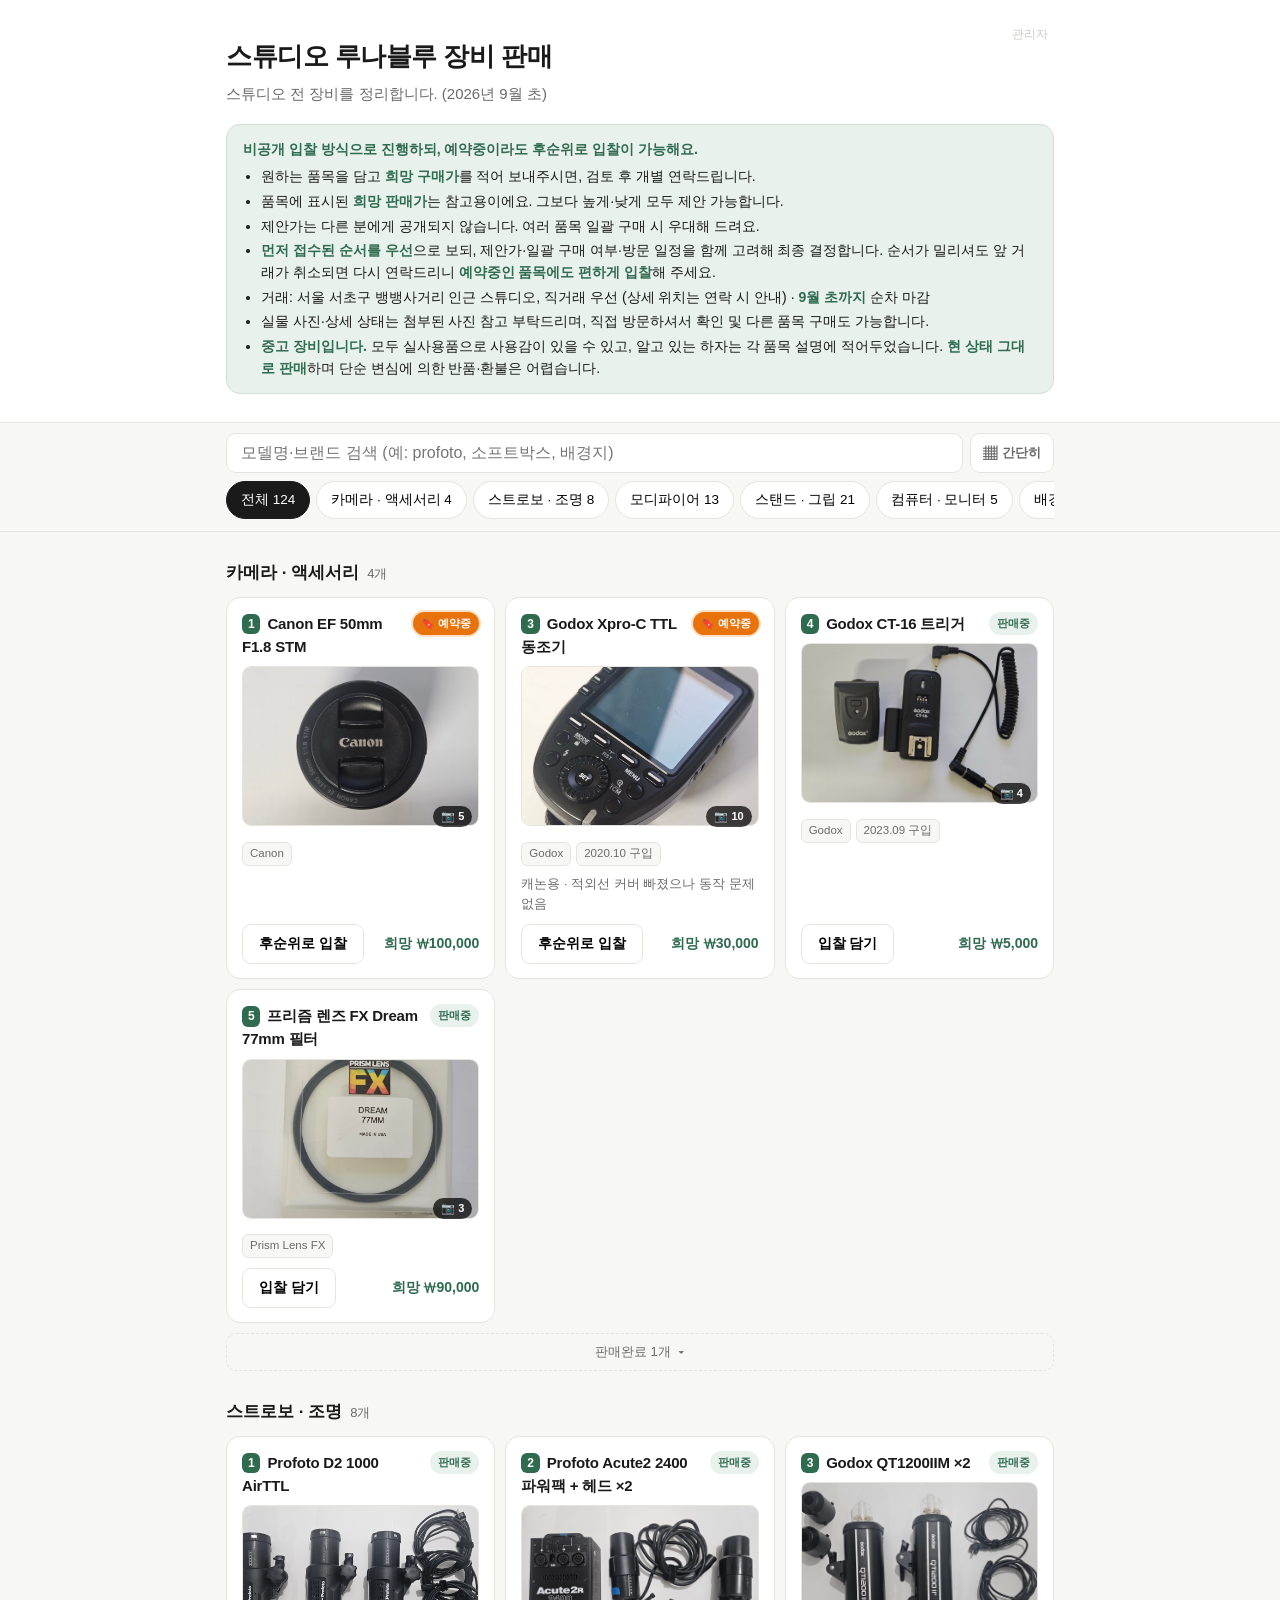
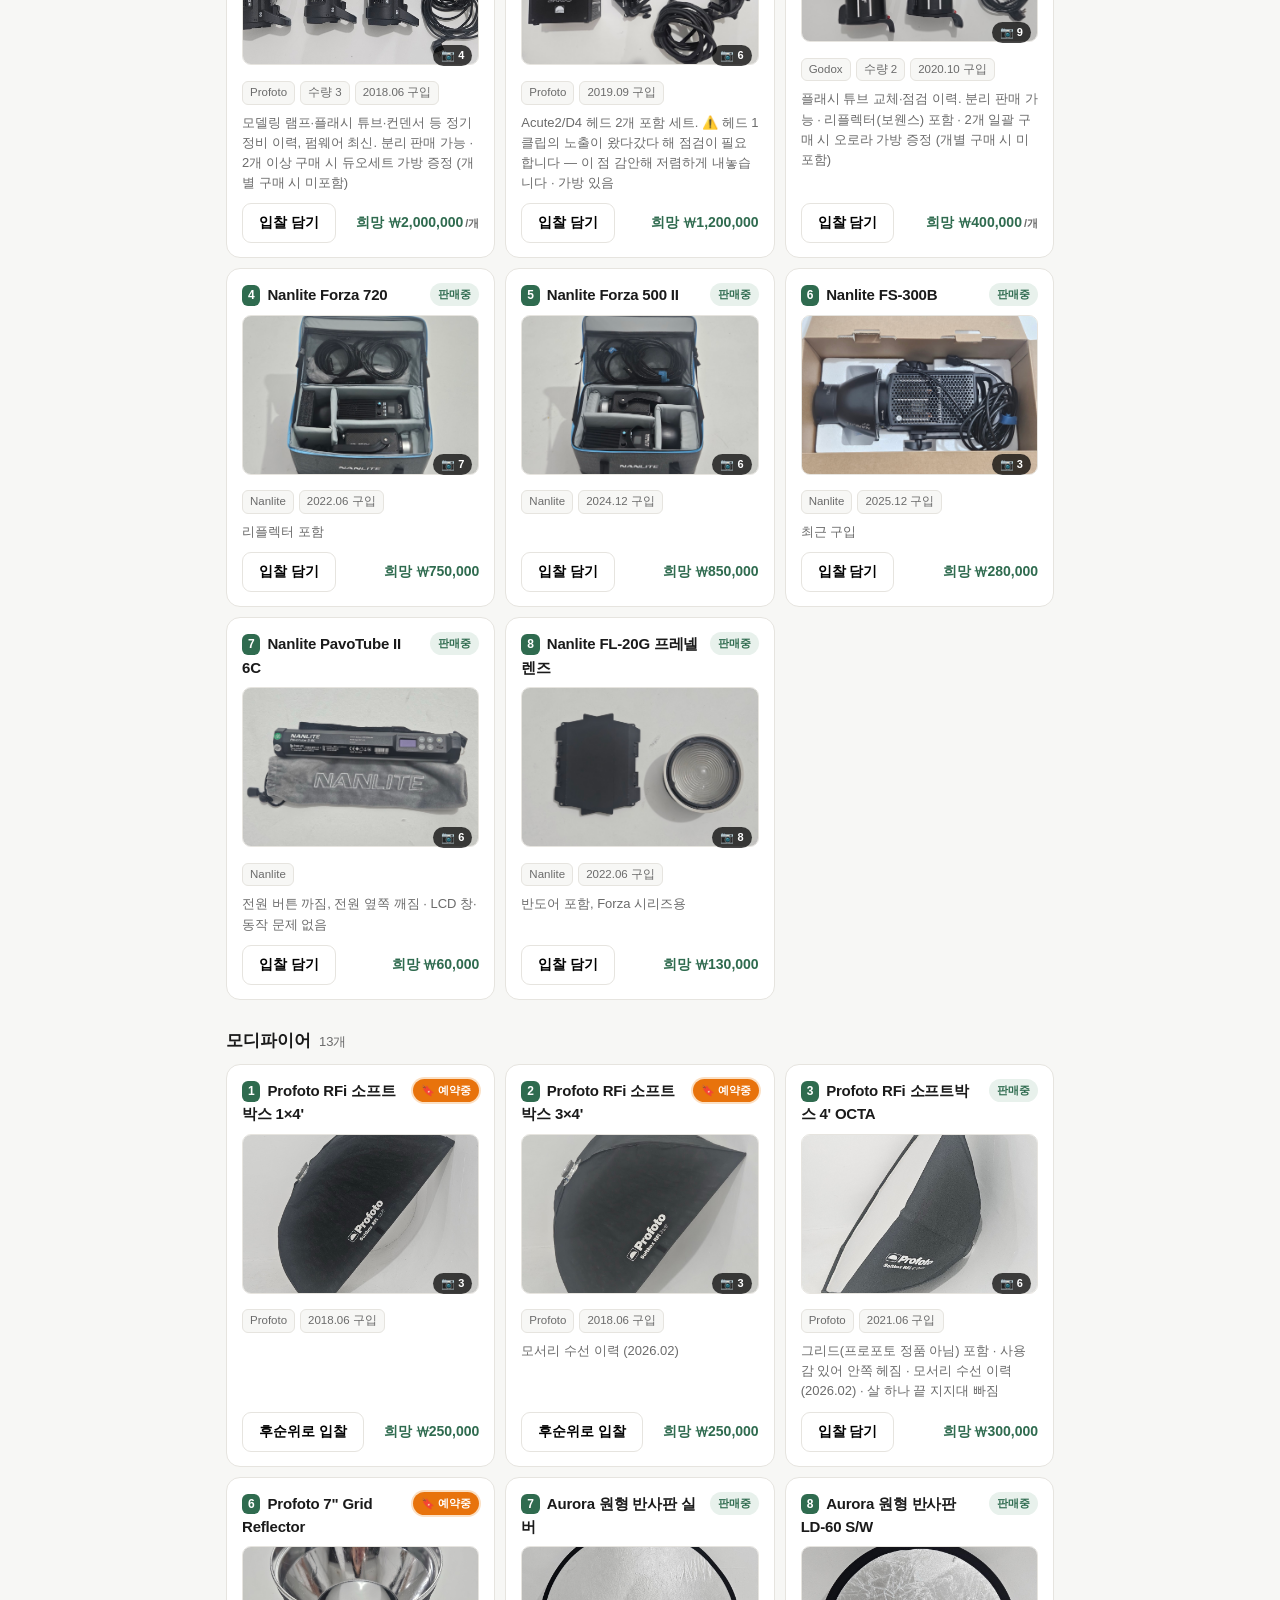
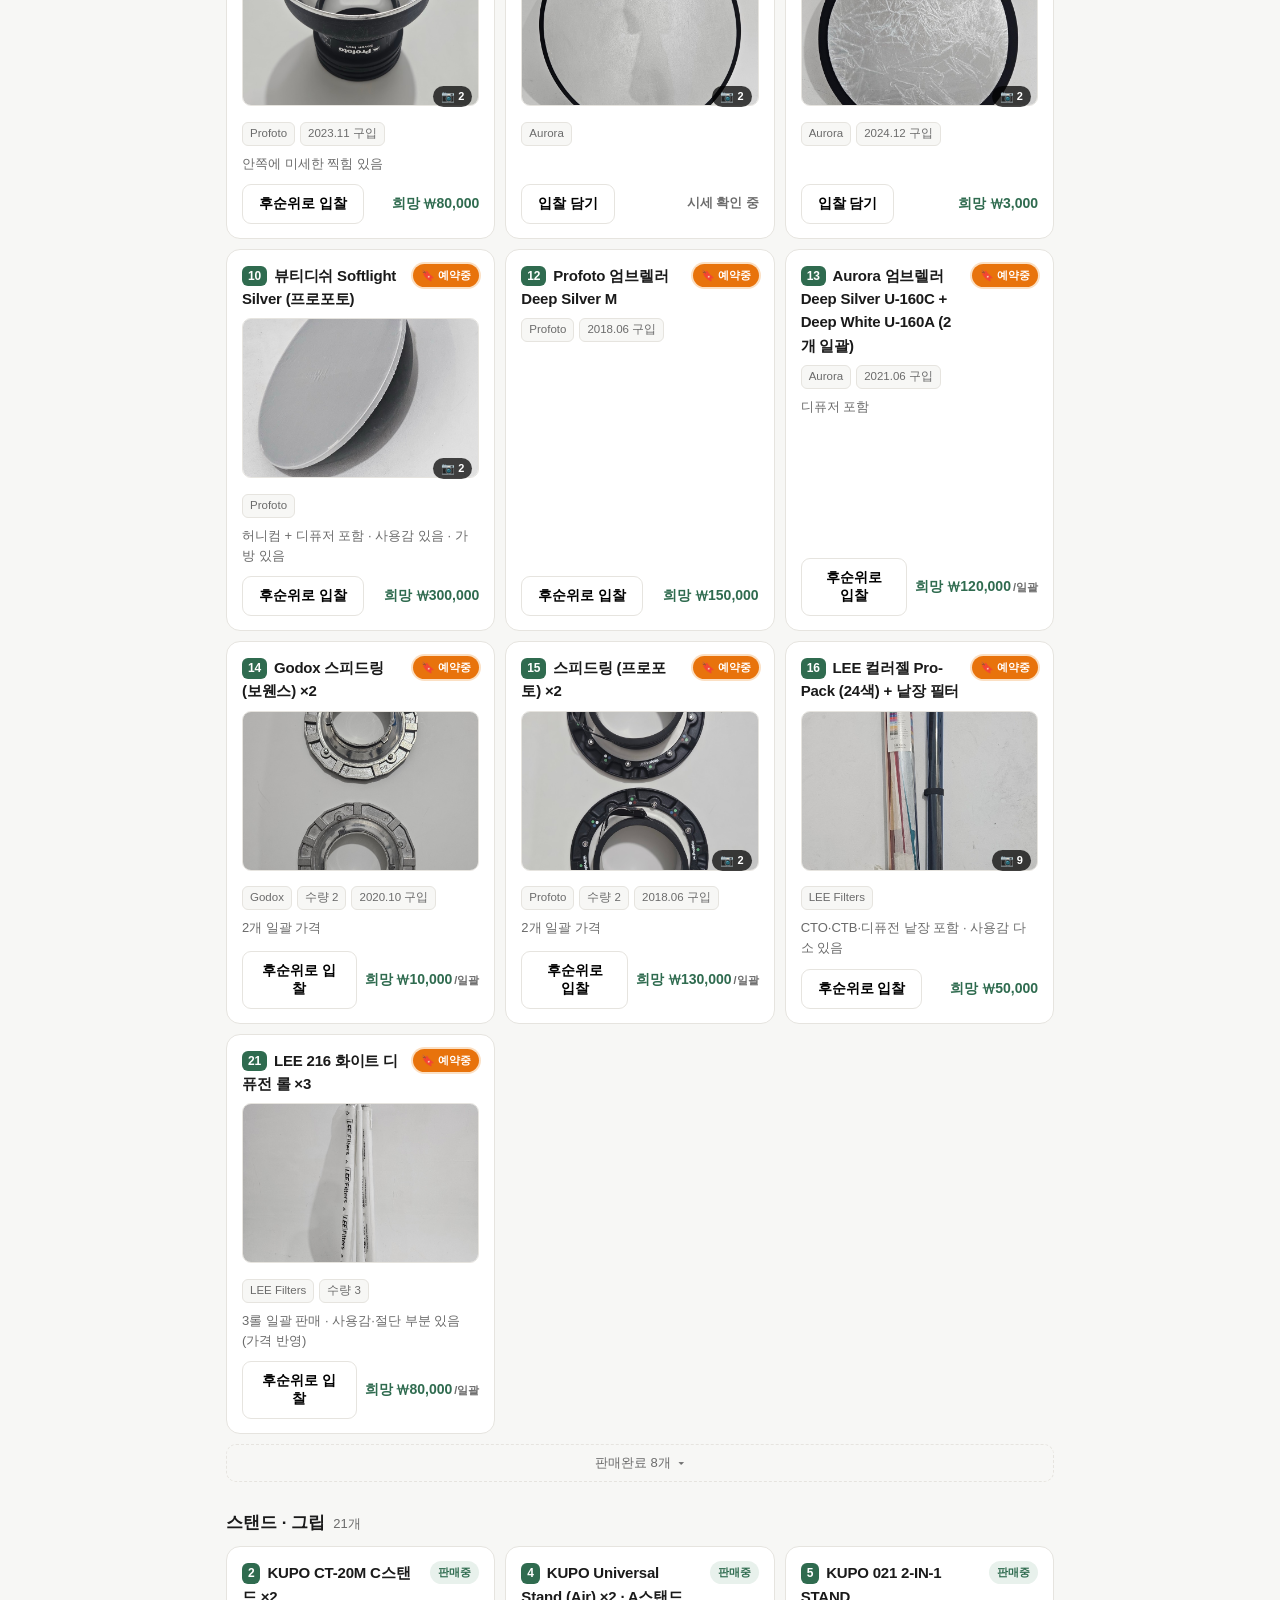
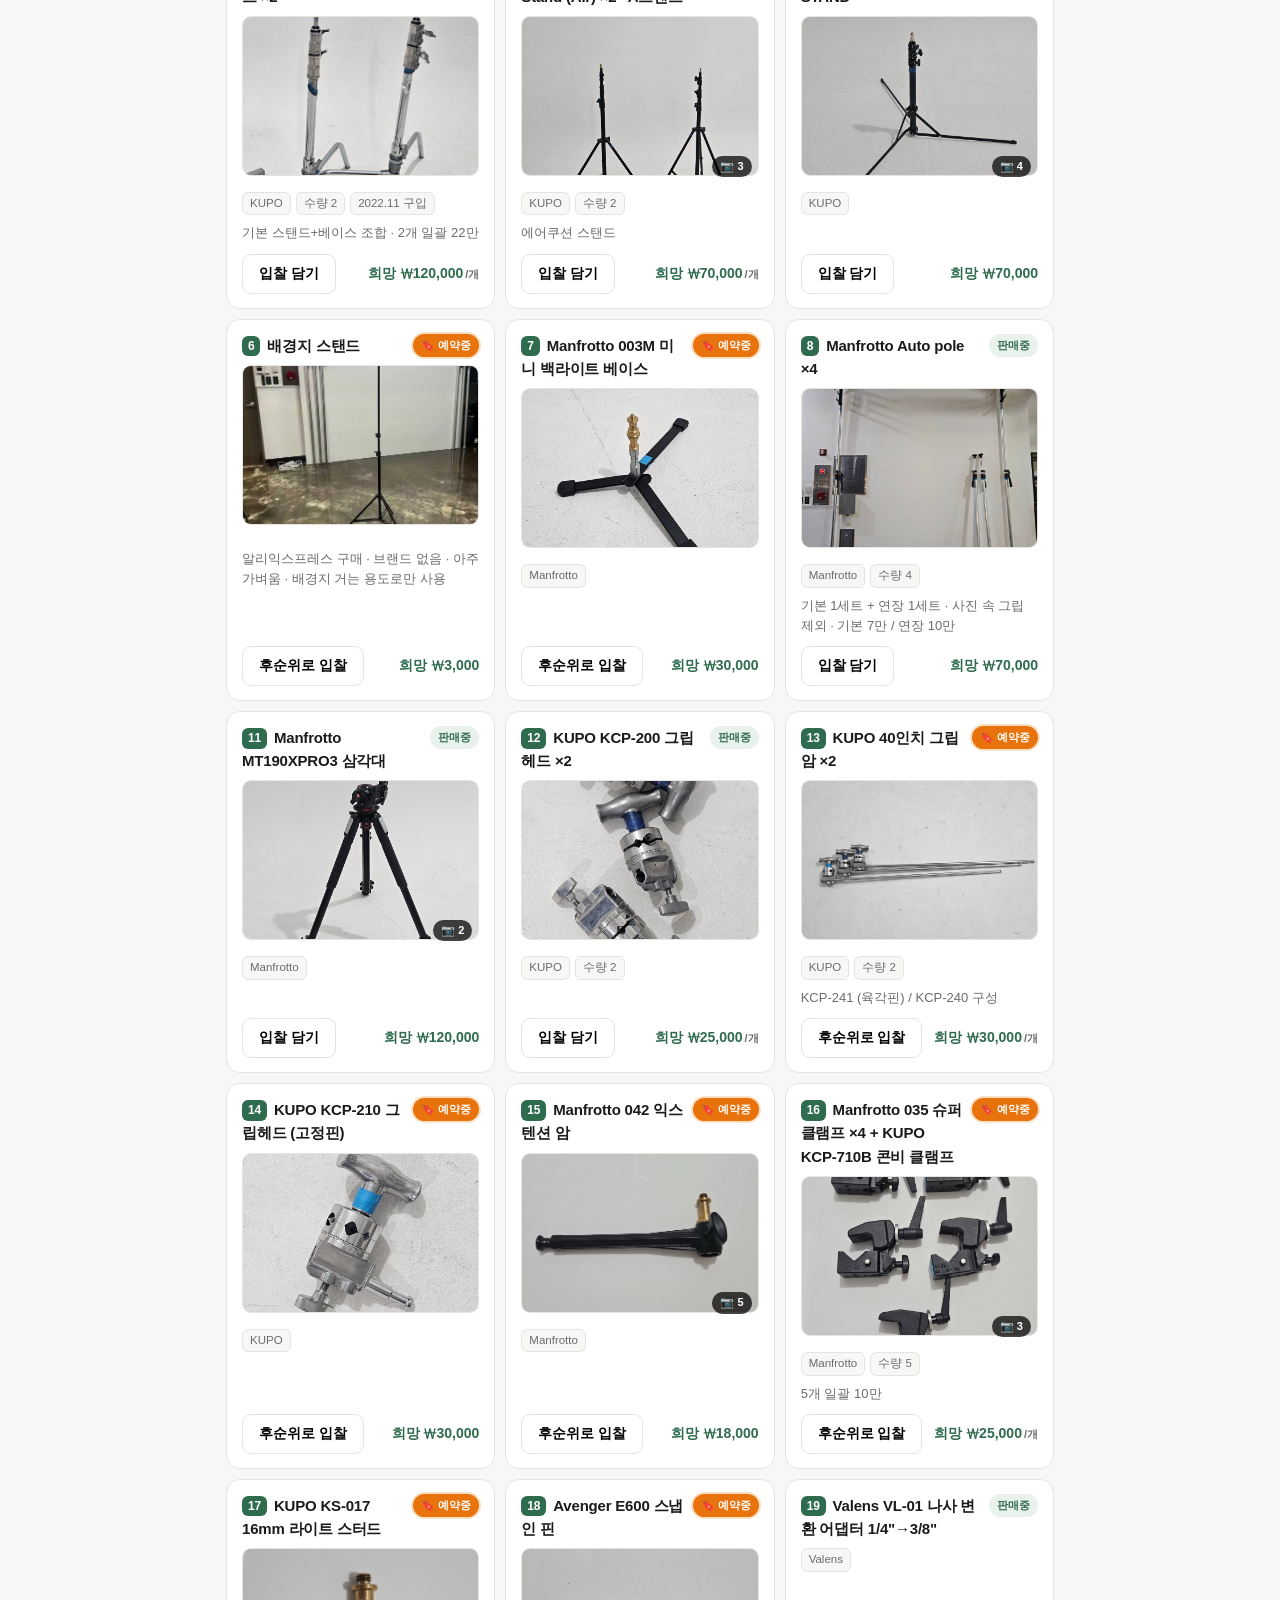
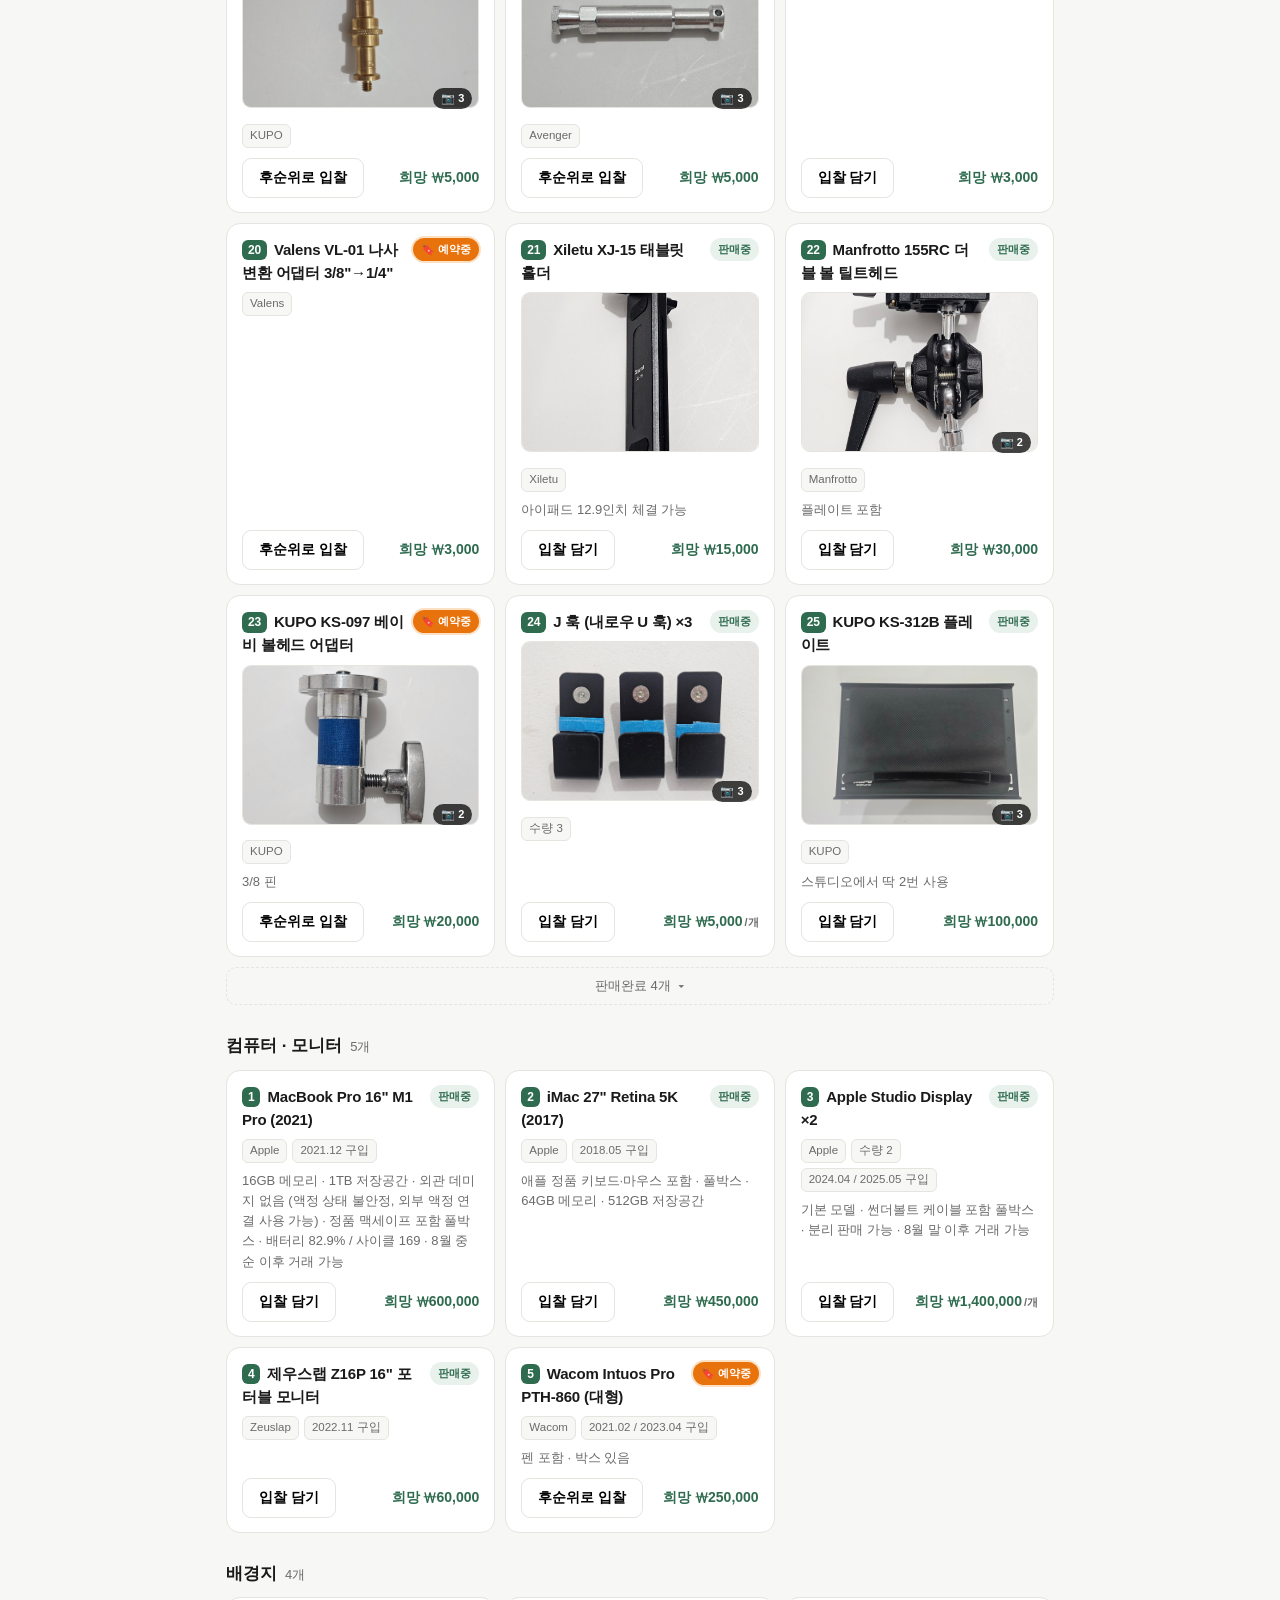
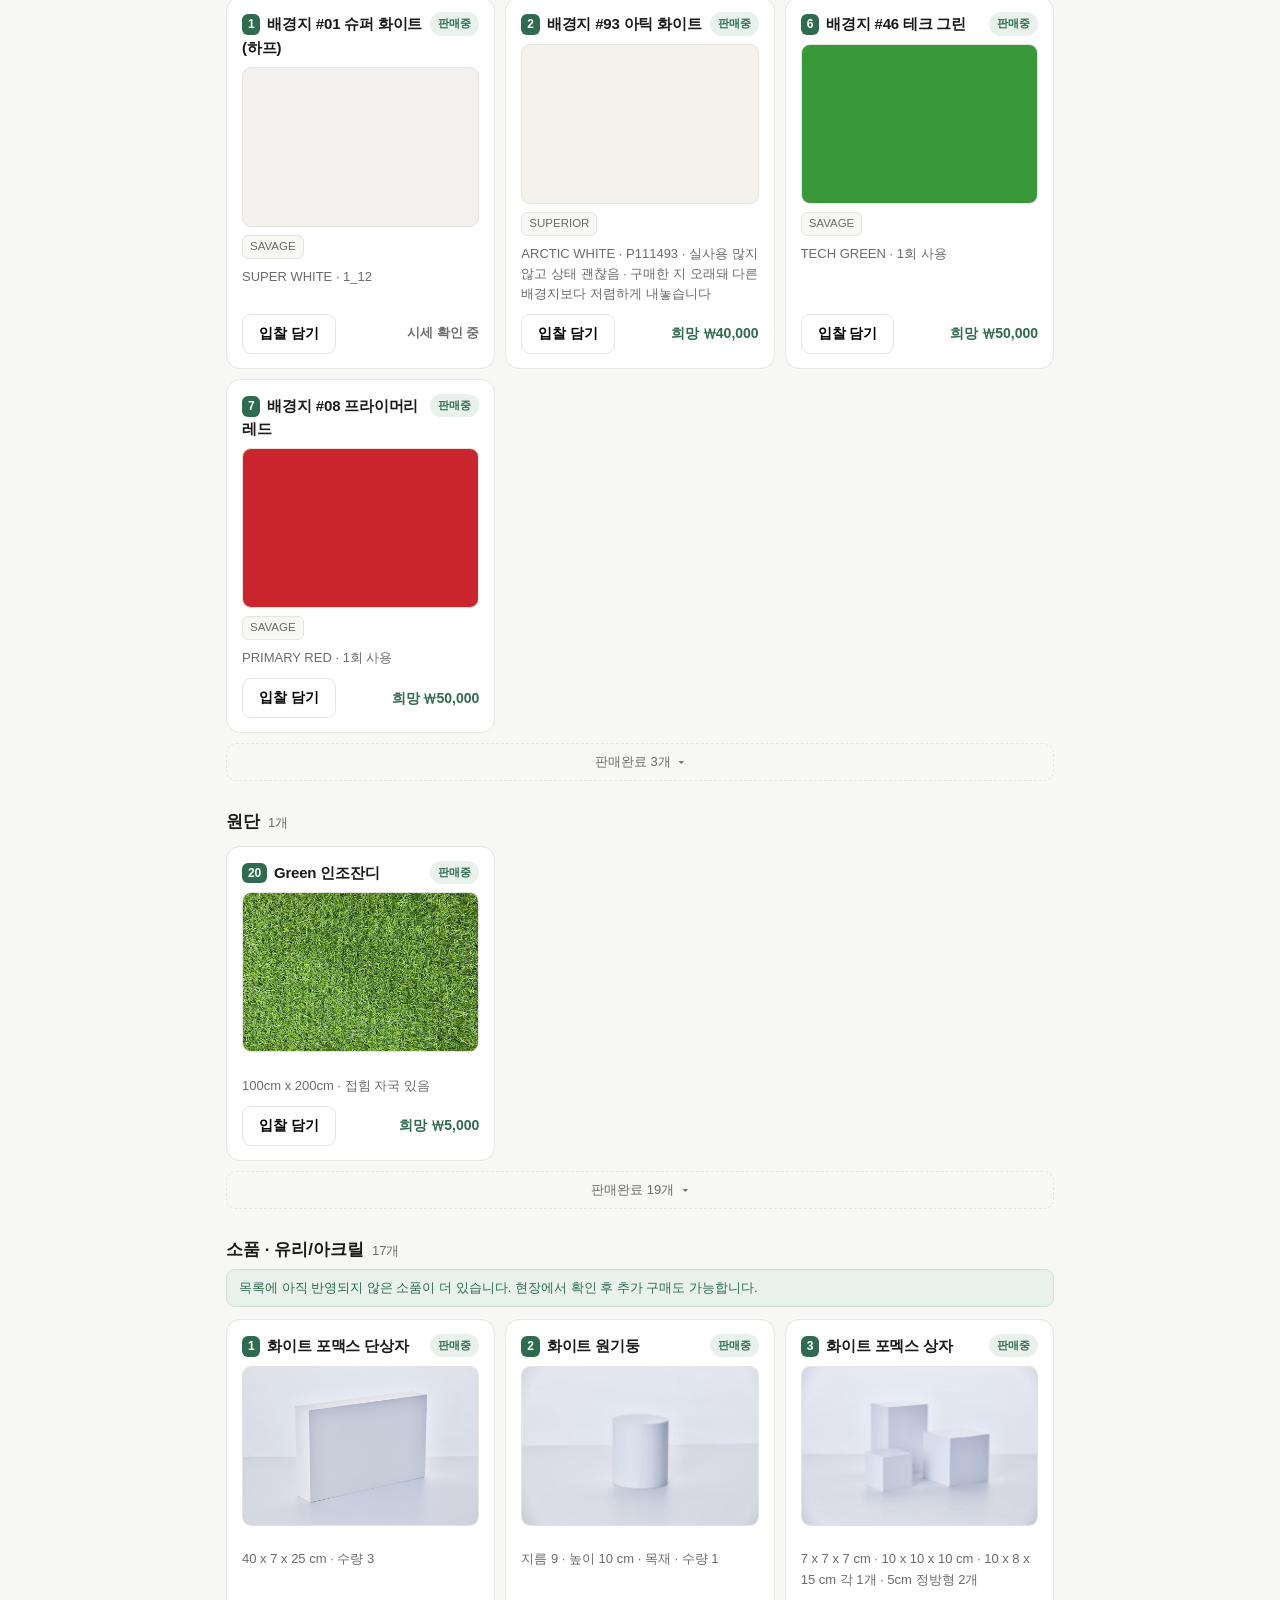
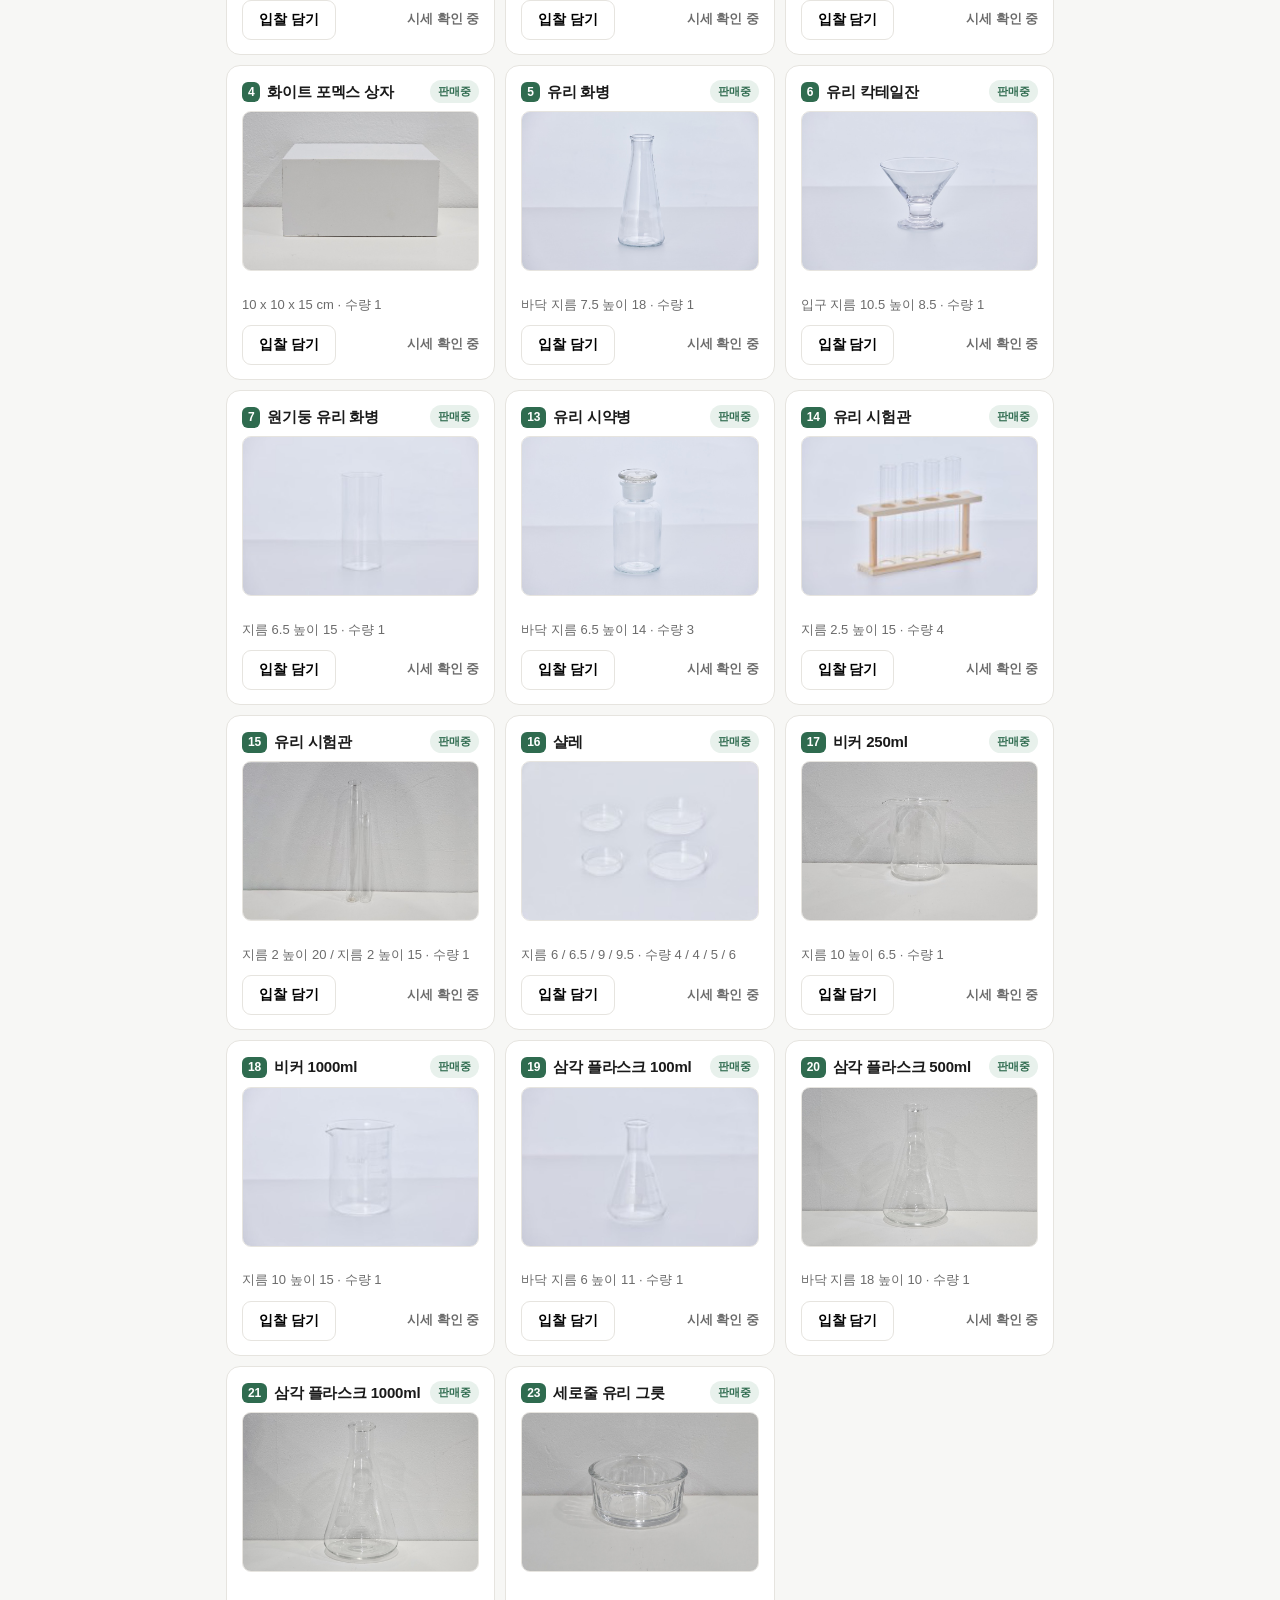
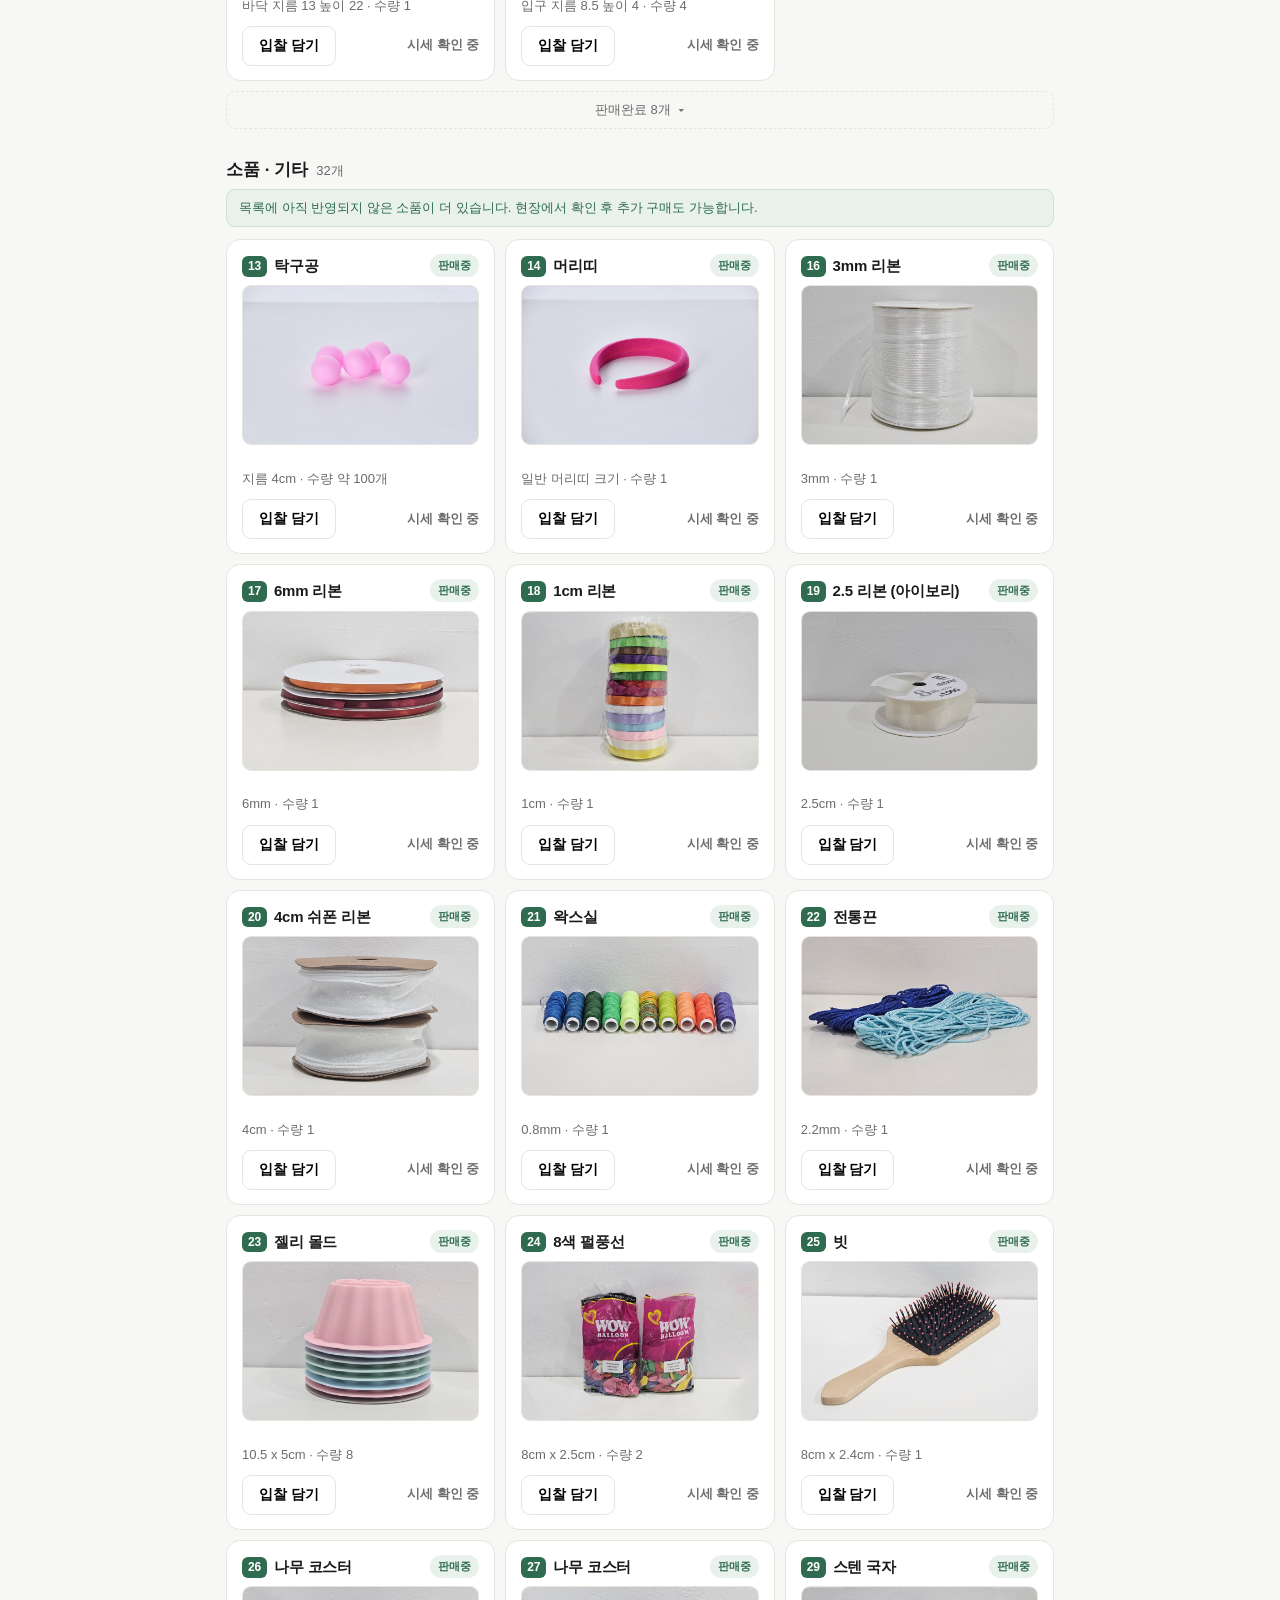
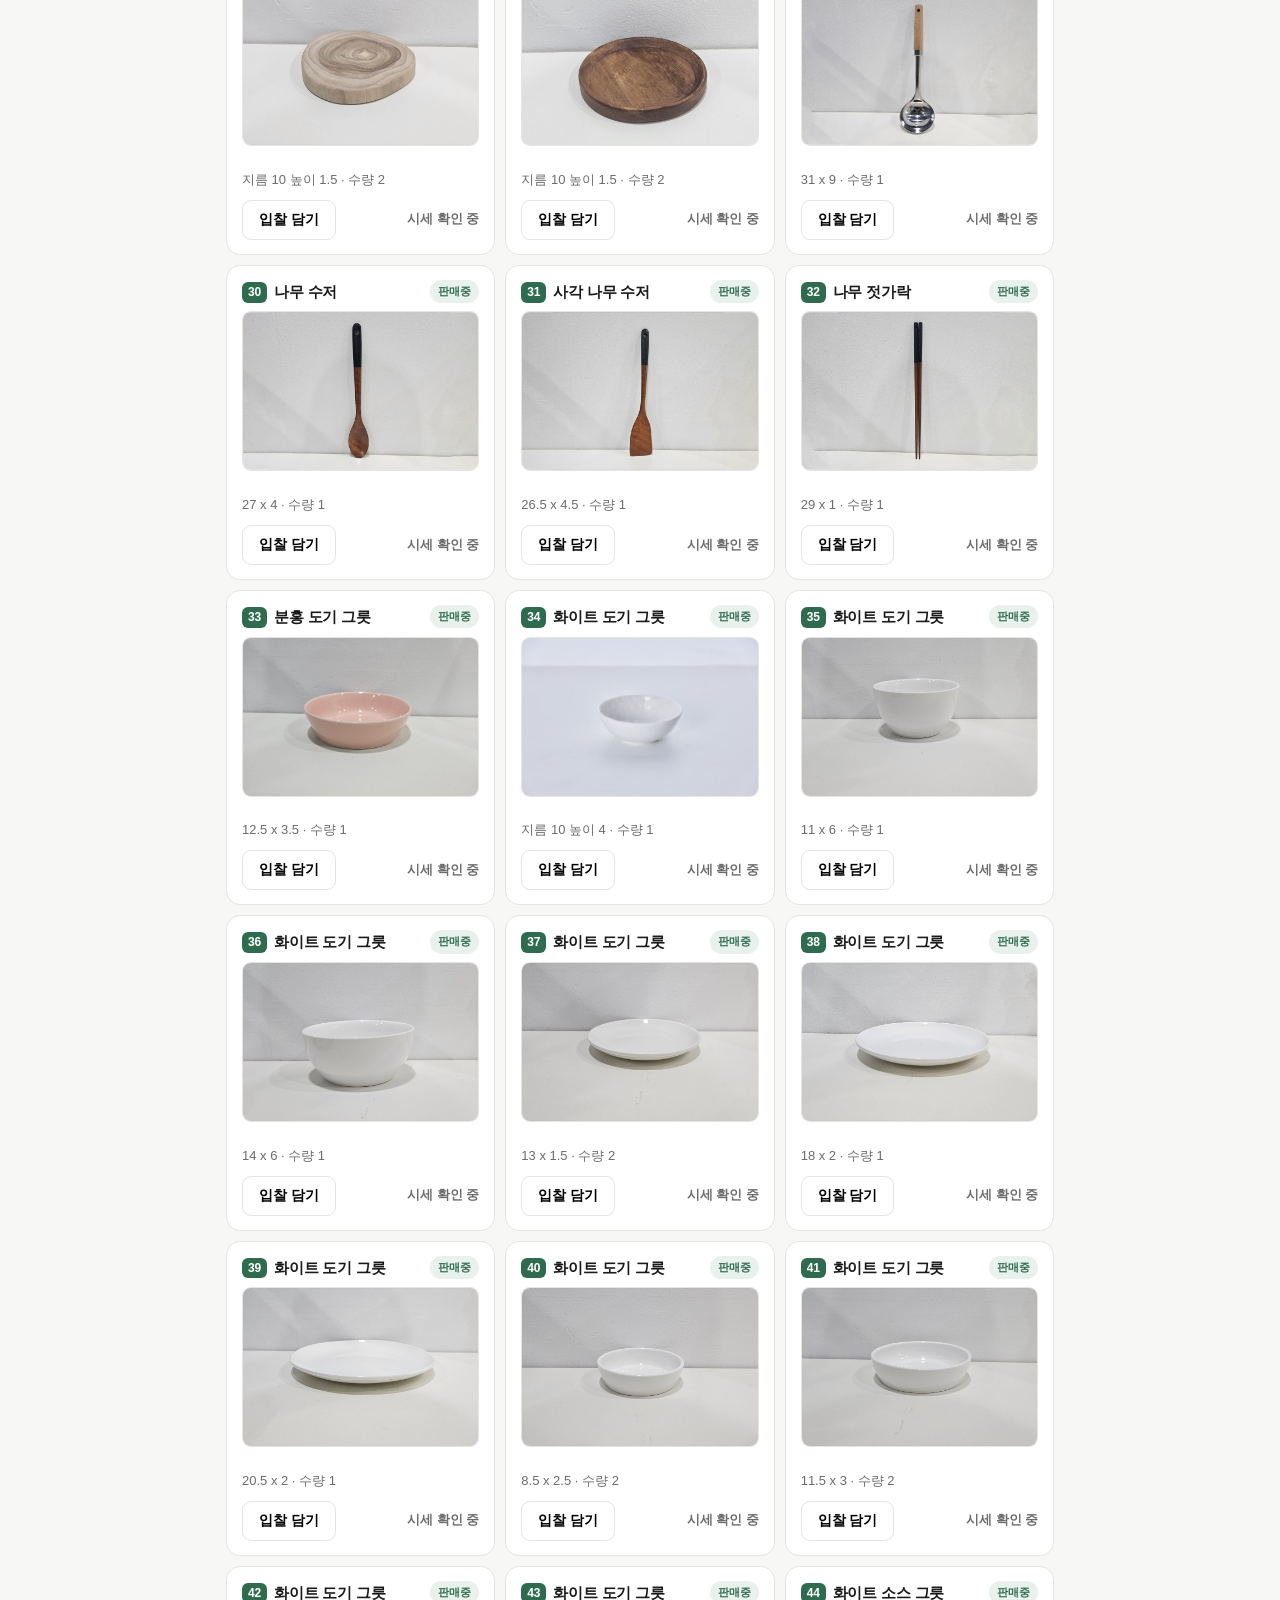
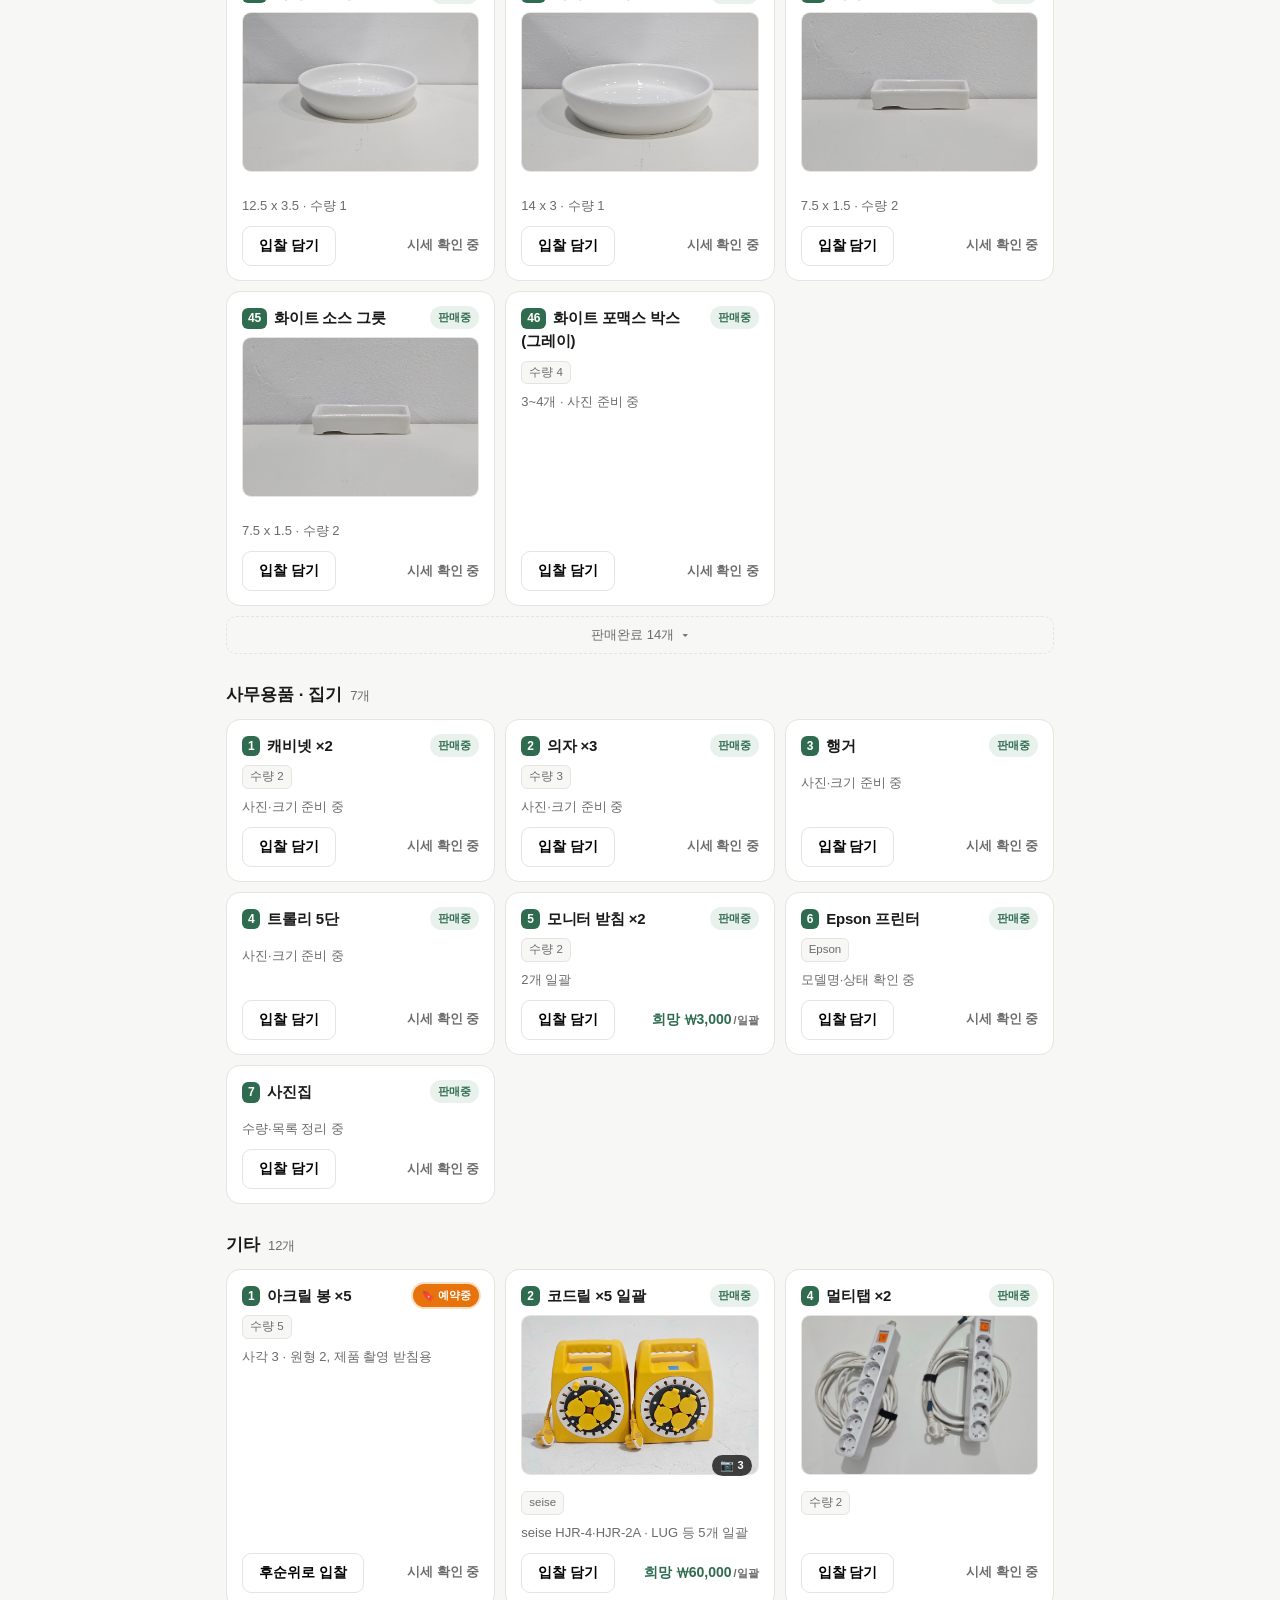
==== index.html @ 0265c2a1 "입찰서에 수량 선택 추가 (전 품목 · 기본 1개 · 최대 = 보유 수량) 품목마다 수량 셀렉트. 수량 1인 품목은 선택지가 1개뿐이라 지금과 동일. 전송 데이터와 메일 내역에 수" ====
<!DOCTYPE html>
<html lang="ko">
<head>
<meta charset="UTF-8">
<meta name="viewport" content="width=device-width, initial-scale=1.0">
<title>스튜디오 루나블루 장비 판매 — 비공개 입찰</title>
<meta property="og:title" content="스튜디오 루나블루 장비 판매">
<meta property="og:description" content="스튜디오 전 장비를 정리합니다. (2026년 9월 초)">
<link rel="stylesheet" href="assets/css/sale.css">
</head>
<body>

<header>
  <div class="wrap">
    <button id="admin-link" title="관리자">관리자</button>
    <h1>스튜디오 루나블루 장비 판매</h1>
    <p class="tagline">스튜디오 전 장비를 정리합니다. (2026년 9월 초)</p>
    <div class="notice">
      <strong>비공개 입찰 방식으로 진행하되, 예약중이라도 후순위로 입찰이 가능해요.</strong>
      <ul>
        <li>원하는 품목을 담고 <strong>희망 구매가</strong>를 적어 보내주시면, 검토 후 개별 연락드립니다.</li>
        <li>품목에 표시된 <strong>희망 판매가</strong>는 참고용이에요. 그보다 높게·낮게 모두 제안 가능합니다.</li>
        <li>제안가는 다른 분에게 공개되지 않습니다. 여러 품목 일괄 구매 시 우대해 드려요.</li>
        <li><strong>먼저 접수된 순서를 우선</strong>으로 보되, 제안가·일괄 구매 여부·방문 일정을 함께 고려해 최종 결정합니다. 순서가 밀리셔도 앞 거래가 취소되면 다시 연락드리니 <strong>예약중인 품목에도 편하게 입찰</strong>해 주세요.</li>
        <li>거래: 서울 서초구 뱅뱅사거리 인근 스튜디오, 직거래 우선 (상세 위치는 연락 시 안내) · <strong>9월 초까지</strong> 순차 마감</li>
        <li>실물 사진·상세 상태는 첨부된 사진 참고 부탁드리며, 직접 방문하셔서 확인 및 다른 품목 구매도 가능합니다.</li>
        <li><strong>중고 장비입니다.</strong> 모두 실사용품으로 사용감이 있을 수 있고, 알고 있는 하자는 각 품목 설명에 적어두었습니다. <strong>현 상태 그대로 판매</strong>하며 단순 변심에 의한 반품·환불은 어렵습니다.</li>
      </ul>
    </div>
  </div>
</header>

<div class="toolbar">
  <div class="wrap toolbar-inner">
    <div class="searchrow">
      <input id="search" type="search" placeholder="모델명·브랜드 검색 (예: profoto, 소프트박스, 배경지)">
      <button id="viewtoggle" type="button" title="보기 방식 바꾸기"></button>
    </div>
    <div class="chips" id="chips"></div>
  </div>
</div>

<main class="wrap" id="list"></main>

<footer>
  <div class="wrap">
    루나블루 스튜디오 · 장비는 모두 실사용 관리 이력이 있으며 정비 내역은 각 품목에 표기했습니다.<br>
    본 페이지는 판매 완료 시 수시로 업데이트됩니다. <span id="syncnote">재고 확인 중…</span>
  </div>
</footer>

<div id="bidbar">
  <span class="info"><b id="pick-count">0</b>개 품목 선택됨</span>
  <span class="bidbar-btns">
    <button class="clear" onclick="clearPicks()">전체 해제</button>
    <button onclick="openSheet()">입찰서 작성</button>
  </span>
</div>

<div id="overlay">
  <div id="sheet">
    <button id="close-sheet" onclick="closeSheet()">✕</button>
    <h2>입찰서 작성</h2>
    <p class="sub">품목별 희망 구매가를 적어주세요. 검토 후 연락드립니다.</p>
    <div id="bid-items"></div>
    <div class="field">
      <label>이름 / 닉네임 *</label>
      <input id="f-name" type="text" placeholder="홍길동">
    </div>
    <div class="field">
      <label>연락처 *</label>
      <input id="f-contact" type="text" placeholder="전화번호, 카카오톡 ID, 오픈채팅 링크 등">
    </div>
    <div class="field">
      <label>메시지 (선택)</label>
      <textarea id="f-msg" placeholder="일괄 구매 문의, 직거래 가능 일정, 사진 요청 등"></textarea>
    </div>
    <p class="privacy">남겨주신 이름·연락처는 <strong>이번 거래 연락에만</strong> 사용하며, 판매 종료 후 <strong>3개월 뒤 전부 폐기</strong>합니다.</p>
    <button id="submit-bid" onclick="submitBid()">입찰 보내기</button>
    <p id="form-msg"></p>
  </div>
</div>

<div id="lightbox"><img alt=""><span class="lb-count"></span></div>

<div id="admin-gate">
  <div class="box">
    <h3>관리자</h3>
    <p>판매자 전용 화면입니다. 비밀번호를 입력해 주세요.</p>
    <input type="password" id="admin-pw" placeholder="비밀번호" autocomplete="current-password">
    <div class="msg" id="admin-msg"></div>
    <div class="row">
      <button class="cancel" id="admin-cancel">취소</button>
      <button id="admin-ok">들어가기</button>
    </div>
  </div>
</div>

<script src="data/items-head.js"></script>
<script src="data/items/camera.js"></script>
<script src="data/items/strobe.js"></script>
<script src="data/items/mod.js"></script>
<script src="data/items/grip.js"></script>
<script src="data/items/pc.js"></script>
<script src="data/items/bg.js"></script>
<script src="data/items/fabric.js"></script>
<script src="data/items/propA.js"></script>
<script src="data/items/propB.js"></script>
<script src="data/items/office.js"></script>
<script src="data/items/etc.js"></script>
<script src="data/items.js"></script>
<script src="data/status-snapshot.js" onerror="void 0"></script>
<script>
// ============================================================
// 품목 데이터
//   status: 'sale' 판매중 | 'hold' 예약중 | 'sold' 판매완료
//   판매되면 status만 바꿔서 다시 배포하면 됩니다.
// ============================================================

const STATUS_LABEL = { sale: "판매중", hold: "🔖 예약중", sold: "판매완료" };
const FORM_ENDPOINT = "https://formsubmit.co/ajax/4daba310c39387b2cac62a9e9796d9c6";
const SHEET_ENDPOINT = "https://script.google.com/macros/s/AKfycbx4wOLUzlKJYdBJEGH2J8I2NEQAz77lShix8bxDaNELDKEXHcs_XZ7-bZilpfBdANU_yA/exec";

let activeCat = "all";
let query = "";
const picked = new Set();

// 보기 방식: 간단히(격자) / 자세히. 선택은 이 기기에 기억된다.
// 모바일은 한 줄에 하나씩이라 스크롤이 매우 길어지므로 처음엔 간단히 보기로 연다.
// (간단히 보기에서도 품목명을 누르면 설명·하자 고지를 펼쳐 볼 수 있다)
let compactView = (() => {
  const saved = localStorage.getItem("viewMode");
  if (saved) return saved === "compact";
  return window.matchMedia("(max-width: 520px)").matches;
})();

function applyViewToggle() {
  const b = document.getElementById("viewtoggle");
  b.innerHTML = compactView
    ? `<span class="ico">☰</span>자세히`
    : `<span class="ico">▦</span>간단히`;
  b.title = compactView ? "설명까지 자세히 보기" : "한 줄에 여러 개 보기";
}

// ---------- 렌더 ----------
function renderChips() {
  const el = document.getElementById("chips");
  const cats = [["all", "전체"], ...Object.entries(CATS)];
  // 보고 있던 분류가 다 팔려 칩이 사라지면 전체로 되돌린다
  if (activeCat !== "all" && !ITEMS.some(i => i.cat === activeCat && i.status !== "sold"))
    activeCat = "all";
  el.innerHTML = cats.map(([k, label]) => {
    // 목록과 같은 기준으로 — 살 수 있는 것만 센다
    const live = ITEMS.filter(i => i.status !== "sold" && (k === "all" || i.cat === k));
    const n = live.length;
    if (!n) return "";                     // 다 팔린 분류는 칩도 감춘다
    return `<button class="chip ${activeCat === k ? "on" : ""}" data-cat="${k}">${label} ${n}</button>`;
  }).join("");
  el.querySelectorAll(".chip").forEach(b =>
    b.addEventListener("click", () => { activeCat = b.dataset.cat; renderChips(); renderList(); }));
}

function matches(it) {
  if (activeCat !== "all" && it.cat !== activeCat) return false;
  if (!query) return true;
  const q = query.toLowerCase();
  return (it.name + " " + it.brand + " " + it.note + " " + CATS[it.cat]).toLowerCase().includes(q);
}

function cardHTML(it) {
  const sel = picked.has(it.id);
  const soldish = it.status === "sold"; // 예약중(hold)도 입찰 허용, 판매완료(sold)만 마감
  const thumbs = it.imgs || (it.img ? [it.img] : []);
  return `
  <div class="card ${sel ? "picked" : ""} ${it.status === "sold" ? "sold" : ""} ${it.status === "hold" ? "reserved" : ""}" id="card-${it.id}">
    <div class="card-top">
      <h3><span class="pnum">${it.num}</span>${it.name}</h3>
      <span class="badge ${it.status}">${STATUS_LABEL[it.status]}</span>
    </div>
    ${thumbs.length
      ? `<div class="thumb-wrap"><img class="card-thumb" src="${thumbs[0]}" alt="${it.name}" loading="lazy" data-imgs="${encodeURIComponent(JSON.stringify(thumbs))}">${thumbs.length > 1 ? `<span class="thumb-count">📷 ${thumbs.length}</span>` : ""}</div>`
      : it.swatch ? `<div class="card-thumb swatch" style="background:${it.swatch}"></div>` : ""}
    <div class="meta">
      ${it.brand ? `<span class="tag">${it.brand}</span>` : ""}
      ${it.qty > 1 ? `<span class="tag${remainOf(it) < it.qty ? " partial" : ""}">${remainOf(it) < it.qty ? `${it.qty}개 중 ${remainOf(it)}개 남음` : `수량 ${it.qty}`}</span>` : ""}
      ${it.year ? `<span class="tag">${it.year}</span>` : ""}
    </div>
    ${it.note ? `<p class="note">${it.note}</p>` : ""}
    <div class="card-foot">
      <button class="pick-btn" data-id="${it.id}" ${soldish ? "disabled" : ""}>
        ${soldish ? "판매완료" : sel ? "✓ 담았어요" : it.status === "hold" ? "후순위로 입찰" : "입찰 담기"}
      </button>
      ${soldish
        ? `<span class="ask sold-ask">거래 완료</span>`
        : it.ask
        ? `<span class="ask">희망 ₩${it.ask.toLocaleString("ko-KR")}${it.askUnit ? `<em>/${it.askUnit}</em>` : ""}</span>`
        : `<span class="ask tbd">시세 확인 중</span>`}
    </div>
  </div>`;
}

const CATNOTE = {
  propA: "목록에 아직 반영되지 않은 소품이 더 있습니다. 현장에서 확인 후 추가 구매도 가능합니다.",
  propB: "목록에 아직 반영되지 않은 소품이 더 있습니다. 현장에서 확인 후 추가 구매도 가능합니다.",
};

const SHOW_SOLD = new Set();   // 펼쳐 놓은 카테고리

function renderList() {
  const el = document.getElementById("list");
  const cats = activeCat === "all" ? Object.keys(CATS) : [activeCat];
  let html = "";
  let total = 0;
  for (const c of cats) {
    const all = ITEMS.filter(i => i.cat === c && matches(i));
    const live = all.filter(i => i.status !== "sold");
    const sold = all.filter(i => i.status === "sold");
    if (!all.length) continue;
    total += live.length;
    const open = SHOW_SOLD.has(c);
    html += `<h2 class="section-title">${CATS[c]} <span class="count">${live.length}개</span></h2>
             ${CATNOTE[c] ? `<p class="cat-note">${CATNOTE[c]}</p>` : ""}`;
    if (live.length)
      html += `<div class="grid${compactView ? " compact" : ""}">${live.map(cardHTML).join("")}</div>`;
    else
      html += `<p class="allsold">이 분류는 모두 판매되었어요.</p>`;
    // 판매완료는 접어두고, 눌러야 펼쳐진다
    if (sold.length) {
      html += `<button class="soldtoggle${open ? " open" : ""}" data-cat="${c}">
                 판매완료 ${sold.length}개 <span class="caret">▾</span></button>`;
      if (open)
        html += `<div class="grid soldgrid${compactView ? " compact" : ""}">${sold.map(cardHTML).join("")}</div>`;
    }
  }
  el.innerHTML = html || `<p class="empty">검색 결과가 없어요.</p>`;
  el.querySelectorAll(".pick-btn:not([disabled])").forEach(b =>
    b.addEventListener("click", () => togglePick(+b.dataset.id)));
  el.querySelectorAll(".soldtoggle").forEach(b =>
    b.addEventListener("click", () => {
      const c = b.dataset.cat;
      SHOW_SOLD.has(c) ? SHOW_SOLD.delete(c) : SHOW_SOLD.add(c);
      const y = b.getBoundingClientRect().top;        // 누른 자리가 튀지 않게
      renderList();
      const nb = document.querySelector(`.soldtoggle[data-cat="${c}"]`);
      if (nb) scrollBy(0, nb.getBoundingClientRect().top - y);
    }));
}

function togglePick(id) {
  picked.has(id) ? picked.delete(id) : picked.add(id);
  renderList();
  updateBar();
}

function clearPicks() {
  picked.clear();
  renderList();
  updateBar();
  closeSheet();
}

function updateBar() {
  document.getElementById("pick-count").textContent = picked.size;
  document.getElementById("bidbar").classList.toggle("show", picked.size > 0);
}

// ---------- 입찰 모달 ----------
function openSheet() {
  const sb = document.getElementById("submit-bid");     // 이전 전송 상태를 되돌린다
  if (sb) { sb.disabled = false; sb.textContent = "입찰 보내기"; }
  const box = document.getElementById("bid-items");
  box.innerHTML = [...picked].map(id => {
    const it = ITEMS[id];
    return `
    <div class="bid-item" data-id="${id}">
      <span class="bname"><span class="pnum">${it.num}</span>${it.name}${it.ask ? `<small>희망 ₩${it.ask.toLocaleString("ko-KR")}${it.askUnit ? " /" + it.askUnit : ""}</small>` : ""}</span>
      <select class="bid-qty" title="수량">${Array.from({ length: it.qty || 1 }, (_, i) =>
        `<option value="${i + 1}">${i + 1}개</option>`).join("")}</select>
      <input type="text" inputmode="numeric" class="bid-price" value="${it.ask ? it.ask.toLocaleString("ko-KR") : ""}" placeholder="희망가">
      <span class="won">원</span>
      <button class="rm" title="빼기">✕</button>
    </div>`;
  }).join("");
  box.querySelectorAll(".rm").forEach(b =>
    b.addEventListener("click", () => {
      const row = b.closest(".bid-item");
      picked.delete(+row.dataset.id);
      row.remove();
      renderList(); updateBar();
      if (!picked.size) closeSheet();
    }));
  box.querySelectorAll(".bid-price").forEach(inp =>
    inp.addEventListener("input", () => {
      const n = inp.value.replace(/[^\d]/g, "");
      inp.value = n ? Number(n).toLocaleString("ko-KR") : "";
    }));
  document.getElementById("form-msg").className = "";
  document.getElementById("overlay").classList.add("show");
}

function closeSheet() {
  document.getElementById("overlay").classList.remove("show");
}
document.getElementById("overlay").addEventListener("click", e => {
  if (e.target.id === "overlay") closeSheet();
});

async function submitBid() {
  const name = document.getElementById("f-name").value.trim();
  const contact = document.getElementById("f-contact").value.trim();
  const msgEl = document.getElementById("form-msg");
  if (!name || !contact) {
    msgEl.textContent = "이름과 연락처를 입력해 주세요.";
    msgEl.className = "err";
    return;
  }
  const rows = [...document.querySelectorAll(".bid-item")];
  const missing = rows.filter(r => !r.querySelector(".bid-price").value.trim());
  rows.forEach(r => r.querySelector(".bid-price").classList.remove("miss"));
  if (missing.length) {
    missing.forEach(r => r.querySelector(".bid-price").classList.add("miss"));
    missing[0].querySelector(".bid-price").focus();
    msgEl.textContent = "모든 품목의 희망가를 입력해 주세요.";
    msgEl.className = "err";
    return;
  }
  const lines = rows.map(row => {
    const it = ITEMS[+row.dataset.id];
    const price = row.querySelector(".bid-price").value.trim();
    const q = +(row.querySelector(".bid-qty") || {}).value || 1;
    return `[${it.num}] ${it.name}${q > 1 ? ` ×${q}` : ""} — ${price}원`;
  });
  /* 시트를 열어둔 사이 팔린 품목이 섞여 들어가지 않게 한 번 더 거른다 */
  const goneNow = rows.map(r => ITEMS[+r.dataset.id]).filter(it => it && it.status === "sold");
  if (goneNow.length) {
    alert("아래 품목은 그새 판매완료되어 입찰에서 제외했어요.\n\n" +
      goneNow.map(it => "· " + it.name).join("\n"));
    goneNow.forEach(it => picked.delete(it.id));
    openSheet(); renderList(); updateBar();
    return;
  }
  const bidsForSheet = rows.map(row => {
    const it = ITEMS[+row.dataset.id];
    return { sku: it.sku, name: it.name,
             qty: +(row.querySelector(".bid-qty") || {}).value || 1,
             price: row.querySelector(".bid-price").value.replace(/[^\d]/g, "") };
  });
  const btn = document.getElementById("submit-bid");
  if (btn.disabled) return;                 // 중복 전송 방지 (더블클릭 차단)
  btn.disabled = true; btn.textContent = "보내는 중…";
  try {
    const res = await fetch(FORM_ENDPOINT, {
      method: "POST",
      headers: { "Content-Type": "application/json", "Accept": "application/json" },
      body: JSON.stringify({
        _subject: `[장비 입찰] ${name} — ${lines.length}개 품목`,
        "이름": name,
        "연락처": contact,
        "입찰 품목": lines.join("\n"),
        "메시지": document.getElementById("f-msg").value.trim() || "-",
      }),
    });
    if (!res.ok) throw new Error();
    // 성공 시에만 시트 기록 (실패 후 재시도 중복 방지)
    fetch(SHEET_ENDPOINT, {
      method: "POST", headers: { "Content-Type": "text/plain;charset=utf-8" },
      body: JSON.stringify({ name, contact, message: document.getElementById("f-msg").value.trim(), items: bidsForSheet }),
    }).catch(() => {});
    msgEl.innerHTML = '입찰이 접수되었어요. 검토 후 연락드릴게요!'
      + '<span class="kakao">오픈카톡으로 연락 주시면 더 빠르게 확인할 수 있어요<br>'
      + '<a href="https://open.kakao.com/me/lunablue" target="_blank" rel="noopener">open.kakao.com/me/lunablue</a></span>';
    msgEl.className = "ok";
    btn.textContent = "접수 완료";
    // 입찰된 품목 즉시 예약중 표시(입찰은 계속 가능)
    bidsForSheet.forEach(b => { const it = ITEMS.find(i => i.sku === b.sku); if (it && it.status === "sale") it.status = "hold"; });
    renderList();
  } catch {
    msgEl.textContent = "전송에 실패했어요. 잠시 후 다시 시도해 주세요.";
    msgEl.className = "err";
    btn.disabled = false; btn.textContent = "입찰 보내기";
  }
}

// ---------- 검색 ----------
document.getElementById("search").addEventListener("input", e => {
  query = e.target.value.trim();
  renderList();
});

{ const _cc = {}; ITEMS.forEach(it => { _cc[it.cat] = (_cc[it.cat] || 0) + 1; it.num = _cc[it.cat]; }); }

// 품목 카탈로그를 시트에 자동 동기화 (바뀐 경우에만 전송)
(function () {
  const cat = ITEMS.map(it => ({ cat: CATS[it.cat], num: it.num, name: it.name }));
  const body = JSON.stringify({ action: "catalog", items: cat });
  let h = 0; for (let i = 0; i < body.length; i++) h = (h * 31 + body.charCodeAt(i)) | 0;
  if (localStorage.getItem("catHash") !== String(h)) {
    fetch(SHEET_ENDPOINT, { method: "POST", headers: { "Content-Type": "text/plain;charset=utf-8" }, body })
      .then(() => localStorage.setItem("catHash", String(h))).catch(() => {});
  }
})();

const _lb = document.getElementById("lightbox");
let _gal = [], _gi = 0;
function _lbCount() { _lb.querySelector(".lb-count").textContent = _gal.length > 1 ? `${_gi + 1} / ${_gal.length}` : ""; }
document.addEventListener("click", e => {
  if (e.target.classList.contains("card-thumb") && !e.target.classList.contains("swatch")) {
    try { _gal = JSON.parse(decodeURIComponent(e.target.dataset.imgs || "")); } catch { _gal = []; }
    if (!_gal.length) _gal = [e.target.src];
    _gi = 0; _lb.querySelector("img").src = _gal[0]; _lbCount();
    _lb.classList.add("show");
  }
});
_lb.addEventListener("click", e => {
  if (e.target.tagName === "IMG" && _gal.length > 1) {
    _gi = (_gi + 1) % _gal.length; e.target.src = _gal[_gi]; _lbCount();
  } else {
    _lb.classList.remove("show");
  }
});

// 간단히 보기에서 품목명을 누르면 그 카드만 펼쳐 설명(하자 고지 포함)을 보여준다
document.addEventListener("click", e => {
  if (!compactView) return;
  const h = e.target.closest(".card h3");
  if (!h) return;
  h.closest(".card").classList.toggle("expanded");
});

document.getElementById("viewtoggle").onclick = () => {
  compactView = !compactView;
  localStorage.setItem("viewMode", compactView ? "compact" : "detail");
  applyViewToggle();
  renderList();
};

applyViewToggle();
renderChips();
renderList();

/* ---------- 관리자 진입 (비밀번호는 서버(Apps Script)에서 확인) ---------- */
{
  const gate = document.getElementById("admin-gate");
  const pwEl = document.getElementById("admin-pw");
  const msgEl = document.getElementById("admin-msg");
  const okBtn = document.getElementById("admin-ok");

  const openGate = () => { gate.classList.add("show"); msgEl.textContent = ""; pwEl.value = ""; pwEl.focus(); };
  const closeGate = () => gate.classList.remove("show");

  document.getElementById("admin-link").onclick = openGate;
  document.getElementById("admin-cancel").onclick = closeGate;
  gate.addEventListener("click", e => { if (e.target === gate) closeGate(); });
  document.addEventListener("keydown", e => { if (e.key === "Escape") closeGate(); });

  async function submit() {
    const pw = pwEl.value;
    if (!pw) return;
    // 팝업 차단을 피하려면 누른 그 순간에 창을 먼저 열어야 한다.
    // (확인이 끝난 뒤에 열면 브라우저가 막는다)
    const win = window.open("", "_blank");
    okBtn.disabled = true; okBtn.textContent = "확인 중…";
    msgEl.textContent = ""; msgEl.className = "msg";
    try {
      // 서버에 물어봐서 맞을 때만 통과.
      // 관리자 페이지 주소도 서버가 알려주므로 이 페이지 소스에는 주소가 없다.
      const res = await fetch(SHEET_ENDPOINT, {
        method: "POST", headers: { "Content-Type": "text/plain;charset=utf-8" },
        body: JSON.stringify({ action: "gate", pw }),
      });
      const d = JSON.parse(await res.text());
      if (!d.ok) {
        throw new Error(
          d.error === "unauthorized" ? `비밀번호가 맞지 않아요.${d.left != null ? ` (${d.left}회 남음)` : ""}` :
          d.error === "locked" ? `시도 횟수를 초과해 잠겼어요. ${d.mins}분 후 다시 시도해 주세요.` :
          d.error);
      }
      sessionStorage.setItem("adminPw", pw);
      if (win) {
        // 새 창은 열릴 때 이 창의 저장소를 복사해 가므로, 확인 뒤에 직접 넣어준다.
        // (그래야 관리자 페이지에서 비밀번호를 다시 묻지 않는다)
        try { win.sessionStorage.setItem("adminPw", pw); } catch {}
        win.location = d.panel;
        closeGate();
        msgEl.textContent = "새 창에서 열었어요.";
        msgEl.className = "msg";
      } else {
        location.href = d.panel;             // 팝업이 막혔으면 이 창에서 이동
      }
      okBtn.disabled = false; okBtn.textContent = "들어가기";
    } catch (e) {
      if (win) win.close();                  // 실패하면 열어둔 빈 창은 닫는다
      msgEl.textContent = e.message || "확인에 실패했어요.";
      msgEl.className = "msg err";
      okBtn.disabled = false; okBtn.textContent = "들어가기";
    }
  }
  okBtn.onclick = submit;
  pwEl.onkeydown = e => { if (e.key === "Enter") submit(); };
}

/* 시트에 남아있는 옛 품목명 → 현재 품목명.
   이름을 바꾼 뒤에 들어온 예약이 매칭되지 않아 '판매중'으로 보이던 문제를 막는다.
   (관리자 페이지의 별칭 표와 같은 내용) */
const NAME_ALIAS = {
  "Jemball Diffuser JBL-80": "Aurora Jemball Diffuser JBL-80",
  "낮은 수조 (100×80×10cm)": "아크릴 수조 (100×80×10cm)",
};
const NAME_JUNK = new Set(["품목", "품목명", ""]);   // 헤더가 섞여 들어온 값

function toCurrentNames(list) {
  const out = new Set();
  (list || []).forEach(raw => {
    const n = String(raw || "").trim();
    if (NAME_JUNK.has(n)) return;
    out.add(NAME_ALIAS[n] || n);
  });
  return out;
}

// 시트에서 현황 조회해 반영 (실패해도 무시)
//  · reserved : 입찰 들어온 품목 → 예약중
//  · sold/sale: 관리자가 정한 판매상태 (판매완료가 예약중보다 우선)
/* 수량이 여러 개인 품목은 일부만 팔릴 수 있다.
   remain 은 시트에서 관리하고, 값이 없으면 원래 수량 그대로 본다. */
function remainOf(it) {
  return it.remain != null ? it.remain : (it.qty || 1);
}

function syncFromSheet() {
  const jobs = [
    fetch(SHEET_ENDPOINT).then(r => r.json()).catch(() => null),
    fetch(SHEET_ENDPOINT + "?action=status").then(r => r.json()).catch(() => null),
  ];
  return Promise.all(jobs).then(([bidRes, stRes]) => {
    const note = document.getElementById("syncnote");
    if (note) {
      if (!bidRes && !stRes) {          // 조회 실패를 조용히 넘기면 낡은 재고를 최신으로 오해한다
        note.textContent = "(재고를 불러오지 못했습니다 — 표시된 상태가 최신이 아닐 수 있어요)";
        note.style.color = "var(--danger)";
      } else {
        const t = new Date();
        note.textContent = "(재고 확인: " + t.getFullYear() + "-" +
          String(t.getMonth()+1).padStart(2,"0") + "-" + String(t.getDate()).padStart(2,"0") + " " +
          String(t.getHours()).padStart(2,"0") + ":" + String(t.getMinutes()).padStart(2,"0") + ")";
        note.style.color = "";
      }
    }
    saveStatusCache(bidRes, stRes);
    return applyStatus(bidRes, stRes);
  });
}

/* 서버 응답이 2~3초 걸려 그동안 옛 상태가 보였다. 지난번 결과를 먼저 입혀 깜빡임을 없앤다. */
const STATUS_CACHE = "gearStatusCache";
function saveStatusCache(bidRes, stRes) {
  if (!bidRes && !stRes) return;
  try { localStorage.setItem(STATUS_CACHE, JSON.stringify({ t: Date.now(), bidRes, stRes })); } catch {}
}
function applyCachedStatus() {
  try {
    const c = JSON.parse(localStorage.getItem(STATUS_CACHE) || "null");
    if (c && Date.now() - c.t < 6 * 3600 * 1000) applyStatus(c.bidRes, c.stRes);
  } catch {}
}

function applyStatus(bidRes, stRes) {
    let changed = false;
    /* 판매완료 > 입찰있음(예약중) > 판매상태 시트 순으로 본다.
       시트의 'sale' 은 한 번 적히면 남아 있어서, 그 뒤 새 입찰이 들어와도
       예약중으로 안 바뀌던 문제가 있었다. 입찰 여부를 시트보다 먼저 본다. */
    const bidSet = bidRes && bidRes.reserved ? toCurrentNames(bidRes.reserved) : new Set();
    if (stRes && stRes.ok) {
      const sold = toCurrentNames(stRes.sold), sale = toCurrentNames(stRes.sale);
      const rem = stRes.remain || {};
      ITEMS.forEach(it => {
        const r = it.sku != null ? rem[it.sku] : undefined;      // 남은 수량 (sku 기준)
        if (r != null) { if (it.remain !== +r) { it.remain = +r; changed = true; } }
        else if (it.remain != null) { delete it.remain; changed = true; }   // 시트에서 지워지면 같이 푼다
        const want = sold.has(it.name) ? "sold"
                   : bidSet.has(it.name) ? "hold"
                   : sale.has(it.name) ? "sale" : null;
        if (want && it.status !== want) { it.status = want; changed = true; }
        if (it.remain === 0 && it.status !== "sold") { it.status = "sold"; changed = true; }
      });
    } else {
      ITEMS.forEach(it => { if (it.status === "sale" && bidSet.has(it.name)) { it.status = "hold"; changed = true; } });
    }
    if (changed) { picked.forEach(id => { if (ITEMS[id] && ITEMS[id].status === "sold") picked.delete(id); }); renderList(); updateBar(); }
}

/* 첫 방문자는 캐시가 없어 서버 응답(2~3초)까지 옛 상태를 본다.
   배포 시점 스냅샷을 먼저 입혀 그 공백을 없앤다. 셋 중 최신이 이긴다. */
(function () {
  const snapT = typeof STATUS_SNAPSHOT !== "undefined" ? Date.parse(STATUS_SNAPSHOT.t) : 0;
  let cacheT = 0;
  try { cacheT = (JSON.parse(localStorage.getItem(STATUS_CACHE) || "null") || {}).t || 0; } catch {}
  if (snapT && snapT >= cacheT)
    applyStatus({ reserved: STATUS_SNAPSHOT.reserved },
                { ok: true, sold: STATUS_SNAPSHOT.sold, sale: STATUS_SNAPSHOT.sale, remain: STATUS_SNAPSHOT.remain });
  else applyCachedStatus();
})();
syncFromSheet();         // 그다음 실제 조회로 덮는다
// 탭을 다시 열어보면 최신 상태로 (관리자 변경이 바로 반영되게)
document.addEventListener("visibilitychange", () => { if (!document.hidden) syncFromSheet(); });
setInterval(syncFromSheet, 60000);
</script>
</body>
</html>
---- assets/css/sale.css ----
:root {
    --bg: #f7f7f5;
    --card: #ffffff;
    --ink: #1a1a1a;
    --sub: #6b6b6b;
    --line: #e6e4df;
    --accent: #2f6b4f;
    --accent-soft: #e8f1ec;
    --danger: #b04a3a;
    --radius: 14px;
  }
  * { box-sizing: border-box; margin: 0; padding: 0; }
  body {
    font-family: -apple-system, BlinkMacSystemFont, "Apple SD Gothic Neo", "Pretendard", "Noto Sans KR", sans-serif;
    background: var(--bg); color: var(--ink);
    line-height: 1.55;
    padding-bottom: 90px;
  }
  .wrap { max-width: 860px; margin: 0 auto; padding: 0 16px; }

  /* ===== 헤더 ===== */
  header { background: var(--card); border-bottom: 1px solid var(--line); padding: 36px 0 28px; }
  header h1 { font-size: 26px; font-weight: 800; letter-spacing: -0.5px; }
  header .wrap { position: relative; }
  #admin-link {
    position: absolute; top: -14px; right: 16px;
    border: none; background: none; padding: 4px 6px; cursor: pointer;
    font-size: 12px; color: #cbc9c4; font-weight: 400; letter-spacing: 0;
  }
  #admin-link:hover { color: var(--accent); }
  #admin-gate {
    position: fixed; inset: 0; z-index: 200; display: none;
    background: rgba(0,0,0,.45); align-items: center; justify-content: center; padding: 20px;
  }
  #admin-gate.show { display: flex; }
  #admin-gate .box {
    background: var(--card); border-radius: var(--radius); padding: 22px; width: 320px; max-width: 100%;
  }
  #admin-gate h3 { font-size: 16px; margin-bottom: 4px; }
  #admin-gate p { font-size: 13px; color: var(--sub); margin-bottom: 14px; }
  #admin-gate input {
    width: 100%; padding: 10px 12px; border: 1px solid var(--line);
    border-radius: 10px; font-size: 16px;   /* 16px 미만이면 iOS가 탭할 때 화면을 확대함 */
  }
  #admin-gate input:focus { outline: 2px solid var(--accent); border-color: transparent; }
  #admin-gate .row { display: flex; gap: 8px; margin-top: 12px; }
  #admin-gate button {
    flex: 1; padding: 10px; border-radius: 10px; font-size: 14.5px;
    border: 1px solid var(--ink); background: var(--ink); color: #fff; cursor: pointer; font-weight: 600;
  }
  #admin-gate button.cancel { background: var(--card); color: var(--ink); border-color: var(--line); font-weight: 500; }
  #admin-gate .msg { font-size: 13px; margin-top: 10px; min-height: 18px; }
  #admin-gate .msg.err { color: var(--danger); }
  header .tagline { color: var(--sub); margin-top: 6px; font-size: 15px; }
  .notice {
    margin-top: 18px; background: var(--accent-soft); border: 1px solid #cfe0d6;
    border-radius: var(--radius); padding: 14px 16px; font-size: 14px;
  }
  .notice strong { color: var(--accent); }
  .notice ul { margin: 6px 0 0 18px; }
  .notice li { margin-top: 3px; }

  /* ===== 필터 ===== */
  .toolbar {
    position: sticky; top: 0; z-index: 30;
    background: rgba(247,247,245,0.92); backdrop-filter: blur(8px);
    border-bottom: 1px solid var(--line); padding: 10px 0;
  }
  .toolbar-inner { display: flex; flex-direction: column; gap: 8px; }
  .searchrow { display: flex; gap: 7px; align-items: stretch; }
  #viewtoggle {
    flex: 0 0 auto; padding: 0 12px; border: 1px solid var(--line); background: var(--card);
    border-radius: 10px; font-size: 13px; font-weight: 600; color: var(--sub);
    cursor: pointer; white-space: nowrap; display: flex; align-items: center; gap: 5px;
  }
  #viewtoggle:hover { color: var(--accent); border-color: var(--accent); }
  #viewtoggle .ico { font-size: 14px; line-height: 1; }
  #search {
    flex: 1; min-width: 0;
    padding: 10px 14px; border: 1px solid var(--line);
    border-radius: 10px; font-size: 16px; background: var(--card);
  }
  #search:focus { outline: 2px solid var(--accent); border-color: transparent; }
  .chips { display: flex; gap: 6px; overflow-x: auto; padding-bottom: 2px; -webkit-overflow-scrolling: touch; }
  .chip {
    flex: 0 0 auto; padding: 9px 14px; border-radius: 999px; font-size: 13.5px;
    border: 1px solid var(--line); background: var(--card); cursor: pointer; white-space: nowrap;
  }
  .chip.on { background: var(--ink); color: #fff; border-color: var(--ink); }

  /* ===== 품목 ===== */
  .section-title { font-size: 17px; font-weight: 700; margin: 28px 0 10px; display: flex; align-items: baseline; gap: 8px; }
  .section-title .count { font-size: 13px; color: var(--sub); font-weight: 400; }
  .cat-note { margin: -4px 0 12px; font-size: 13px; color: var(--accent); background: var(--accent-soft); border: 1px solid #cfe0d6; border-radius: 9px; padding: 8px 12px; }
  .grid { display: grid; grid-template-columns: repeat(auto-fill, minmax(250px, 1fr)); gap: 10px; }
  .card {
    background: var(--card); border: 1px solid var(--line); border-radius: var(--radius);
    padding: 14px 15px; display: flex; flex-direction: column; gap: 8px;
    transition: border-color .15s, box-shadow .15s;
  }
  .card.picked { border-color: var(--accent); box-shadow: 0 0 0 2px var(--accent-soft); }
  /* 판매완료 접기 */
  .soldtoggle {
    display: block; width: 100%; margin: 10px 0 0;
    padding: 9px 14px; border: 1px dashed var(--line); background: none;
    border-radius: 10px; font-size: 13px; color: var(--sub); cursor: pointer;
    font-family: inherit; text-align: center;
  }
  .soldtoggle:hover { border-color: var(--accent); color: var(--accent); }
  .soldtoggle .caret { display: inline-block; margin-left: 4px; transition: transform .15s; }
  .soldtoggle.open .caret { transform: rotate(180deg); }
  .soldtoggle.open { border-style: solid; margin-bottom: 10px; }
  .allsold { font-size: 13.5px; color: var(--sub); padding: 14px 0 2px; }

  .card.sold { opacity: 0.55; background: #f2f1ee; }
  .card.sold:hover { opacity: 0.75; }
  .card.sold .card-thumb { filter: grayscale(1); }
  .card.sold h3 { text-decoration: line-through; text-decoration-color: #bbb; }
  .ask.sold-ask { color: #999; font-weight: 500; }
  .card-top { display: flex; justify-content: space-between; gap: 8px; align-items: flex-start; }
  .card-thumb { width: 100%; height: 160px; object-fit: cover; border-radius: 9px; background: var(--bg); border: 1px solid var(--line); cursor: zoom-in; }
  #lightbox { position: fixed; inset: 0; background: rgba(0,0,0,0.88); display: none; align-items: center; justify-content: center; z-index: 60; cursor: zoom-out; padding: 24px; }
  #lightbox.show { display: flex; }
  #lightbox img { max-width: 96%; max-height: 96%; border-radius: 8px; box-shadow: 0 12px 48px rgba(0,0,0,0.6); }
  .card-thumb.swatch { cursor: default; }
  .thumb-wrap { position: relative; }
  .thumb-count { position: absolute; right: 7px; bottom: 7px; background: rgba(0,0,0,0.72); color: #fff; font-size: 11px; font-weight: 700; padding: 2px 8px; border-radius: 999px; }
  #lightbox .lb-count { position: fixed; top: 18px; left: 0; right: 0; text-align: center; color: #fff; font-size: 14px; font-weight: 700; text-shadow: 0 1px 3px rgba(0,0,0,0.6); }
  .card h3 { font-size: 15px; font-weight: 700; letter-spacing: -0.2px; }
  .pnum { display: inline-block; min-width: 1.4em; padding: 1px 6px; margin-right: 7px; background: var(--accent); color: #fff; border-radius: 6px; font-size: 12px; font-weight: 700; text-align: center; vertical-align: 1px; font-variant-numeric: tabular-nums; }
  .badge { flex: 0 0 auto; font-size: 11px; padding: 3px 8px; border-radius: 999px; font-weight: 600; }
  .badge.sale { background: var(--accent-soft); color: var(--accent); }
  .badge.hold { background: #e8730c; color: #fff; box-shadow: 0 0 0 2px #fbe0c4; }
  .badge.sold { background: #eee; color: #6a6a6a; }
  .meta { display: flex; flex-wrap: wrap; gap: 5px; }
  .tag { font-size: 11.5px; color: var(--sub); background: var(--bg); border: 1px solid var(--line); border-radius: 6px; padding: 2px 7px; }
  .tag.partial { color: #8a5a10; background: #fdf3e3; border-color: #f0dcbb; font-weight: 600; }
  .note { font-size: 13px; color: var(--sub); }
  .card-foot { margin-top: auto; display: flex; align-items: center; justify-content: space-between; gap: 8px; padding-top: 2px; }
  .ask { font-size: 14px; font-weight: 800; color: var(--accent); white-space: nowrap; }
  .ask em { font-size: 11px; font-weight: 600; font-style: normal; color: var(--sub); margin-left: 2px; }
  .ask.tbd { color: var(--sub); font-weight: 600; font-size: 12.5px; }
  .pick-btn {
    align-self: flex-start;
    border: 1px solid var(--line); background: var(--card); border-radius: 9px;
    padding: 10px 16px; font-size: 13.5px; font-weight: 600; cursor: pointer;   /* 터치 영역 확보 */
  }
  .card.picked .pick-btn { background: var(--accent); color: #fff; border-color: var(--accent); }
  .pick-btn:disabled { cursor: default; color: #aaa; }
  .empty { color: var(--sub); text-align: center; padding: 50px 0; }

  /* ===== 간단히 보기 (한 줄에 여러 품목) =====
     쇼핑몰 격자처럼 사진·이름·가격만 남기고 설명은 감춘다.       */
  .grid.compact { grid-template-columns: repeat(auto-fill, minmax(158px, 1fr)); gap: 8px; }
  .compact .card { padding: 9px 10px 10px; gap: 6px; }
  .compact .meta, .compact .note { display: none; }
  .compact .card-thumb { height: 108px; }
  .compact .card-top { gap: 5px; }
  .compact .card h3 {
    font-size: 13px; line-height: 1.35;
    display: -webkit-box; -webkit-line-clamp: 2; -webkit-box-orient: vertical; overflow: hidden;
  }
  .compact .pnum { min-width: auto; padding: 0 4px; margin-right: 5px; font-size: 10.5px; }
  .compact .badge { font-size: 10px; padding: 2px 6px; }
  .compact .card-foot { flex-direction: column-reverse; align-items: stretch; gap: 5px; }
  .compact .ask { font-size: 13px; text-align: center; }
  .compact .ask.tbd { font-size: 11.5px; }
  .compact .pick-btn { align-self: stretch; text-align: center; padding: 6px 4px; font-size: 12.5px; }
  .compact .thumb-count { font-size: 10px; padding: 1px 6px; right: 5px; bottom: 5px; }
  /* 간단히 보기에서도 설명을 볼 수 있게: 카드를 누르면 그 칸만 펼쳐진다 */
  .compact .card h3 { cursor: pointer; }
  .compact .card h3::after { content: " ⌄"; color: var(--sub); font-weight: 400; }
  .compact .card.expanded { grid-column: 1 / -1; }
  .compact .card.expanded h3 { -webkit-line-clamp: unset; font-size: 14px; }
  .compact .card.expanded h3::after { content: " ⌃"; }
  .compact .card.expanded .meta { display: flex; }
  .compact .card.expanded .note { display: block; }
  .compact .card.expanded .card-thumb { height: 160px; }
  .compact .card.expanded .card-foot { flex-direction: row; align-items: center; }
  .compact .card.expanded .pick-btn { align-self: flex-start; }

  /* ===== 하단 바 ===== */
  #bidbar {
    position: fixed; left: 0; right: 0; bottom: 0; z-index: 40;
    background: var(--ink); color: #fff; padding: 13px 16px;
    display: none; align-items: center; justify-content: space-between; gap: 12px;
  }
  #bidbar.show { display: flex; }
  #bidbar .info { font-size: 14px; }
  #bidbar .bidbar-btns { display: flex; gap: 8px; }
  #bidbar button {
    background: #fff; color: var(--ink); border: none; border-radius: 10px;
    padding: 10px 20px; font-size: 15px; font-weight: 700; cursor: pointer;
  }
  #bidbar button.clear { background: transparent; color: #fff; border: 1px solid rgba(255,255,255,0.45); padding: 10px 14px; }

  /* ===== 입찰 모달 ===== */
  #overlay {
    position: fixed; inset: 0; background: rgba(0,0,0,0.45); z-index: 50;
    display: none; align-items: flex-end; justify-content: center;
  }
  #overlay.show { display: flex; }
  #sheet {
    background: var(--card); width: 100%; max-width: 620px;
    border-radius: 20px 20px 0 0; padding: 22px 20px 30px;
    max-height: 88vh; overflow-y: auto;
  }
  #sheet h2 { font-size: 19px; margin-bottom: 4px; }
  #sheet .sub { font-size: 13.5px; color: var(--sub); margin-bottom: 16px; }
  .bid-item {
    display: flex; align-items: center; gap: 10px; padding: 10px 0;
    border-bottom: 1px solid var(--line);
  }
  .bid-item .bname { flex: 1; font-size: 14px; font-weight: 600; }
  .bid-item .bname small { display: block; font-size: 11.5px; font-weight: 500; color: var(--accent); margin-top: 2px; }
  .bid-item input {
    width: 130px; padding: 8px 10px; border: 1px solid var(--line); border-radius: 8px;
    font-size: 16px; text-align: right;
  }
  .bid-item .won { font-size: 13px; color: var(--sub); }
  .bid-item input.miss { border-color: var(--danger); background: #fbece9; }
  .bid-item .rm { border: none; background: none; color: var(--danger); font-size: 17px; cursor: pointer; padding: 4px; }
  .field { margin-top: 14px; }
  .field label { display: block; font-size: 13px; font-weight: 600; margin-bottom: 5px; }
  .field input, .field textarea {
    width: 100%; padding: 10px 12px; border: 1px solid var(--line); border-radius: 9px; font-size: 16px;
    font-family: inherit;
  }
  .field textarea { resize: vertical; min-height: 70px; }
  #submit-bid {
    width: 100%; margin-top: 20px; padding: 14px; border: none; border-radius: 12px;
    background: var(--accent); color: #fff; font-size: 16px; font-weight: 700; cursor: pointer;
  }
  #submit-bid:disabled { background: #aaa; cursor: wait; }
  #close-sheet { border: none; background: none; font-size: 22px; cursor: pointer; float: right; color: var(--sub); }
  .privacy { font-size: 12px; color: var(--sub); line-height: 1.5; margin: 14px 0 10px; padding-top: 12px; border-top: 1px solid var(--line); }
  .privacy strong { color: var(--ink); font-weight: 600; }
  #form-msg { margin-top: 12px; font-size: 14px; text-align: center; display: none; }
  #form-msg.ok { display: block; color: var(--accent); }
  #form-msg.err { display: block; color: var(--danger); }
  #form-msg .kakao { display: block; margin-top: 8px; padding-top: 8px; border-top: 1px solid var(--line); font-size: 13px; color: var(--sub); }
  #form-msg .kakao a { display: inline-block; margin-top: 3px; color: var(--accent); font-weight: 700; }

  footer { margin-top: 50px; padding: 24px 0 40px; color: var(--sub); font-size: 12.5px; border-top: 1px solid var(--line); }

  @media (max-width: 520px) {
    header h1 { font-size: 22px; }
    .grid { grid-template-columns: 1fr; }
    .grid.compact { grid-template-columns: 1fr 1fr; }   /* 모바일 간단히 = 2줄 */
    .compact .card-thumb { height: 96px; }
  }
  @media (max-width: 340px) {
    .grid.compact { grid-template-columns: 1fr; }
  }

/* 입찰서 수량 선택 (2026-08-02) */
.bid-qty {
  flex: 0 0 auto; padding: 8px 6px; border: 1px solid var(--line);
  border-radius: 8px; font-size: 14px; background: var(--card); font-family: inherit;
}
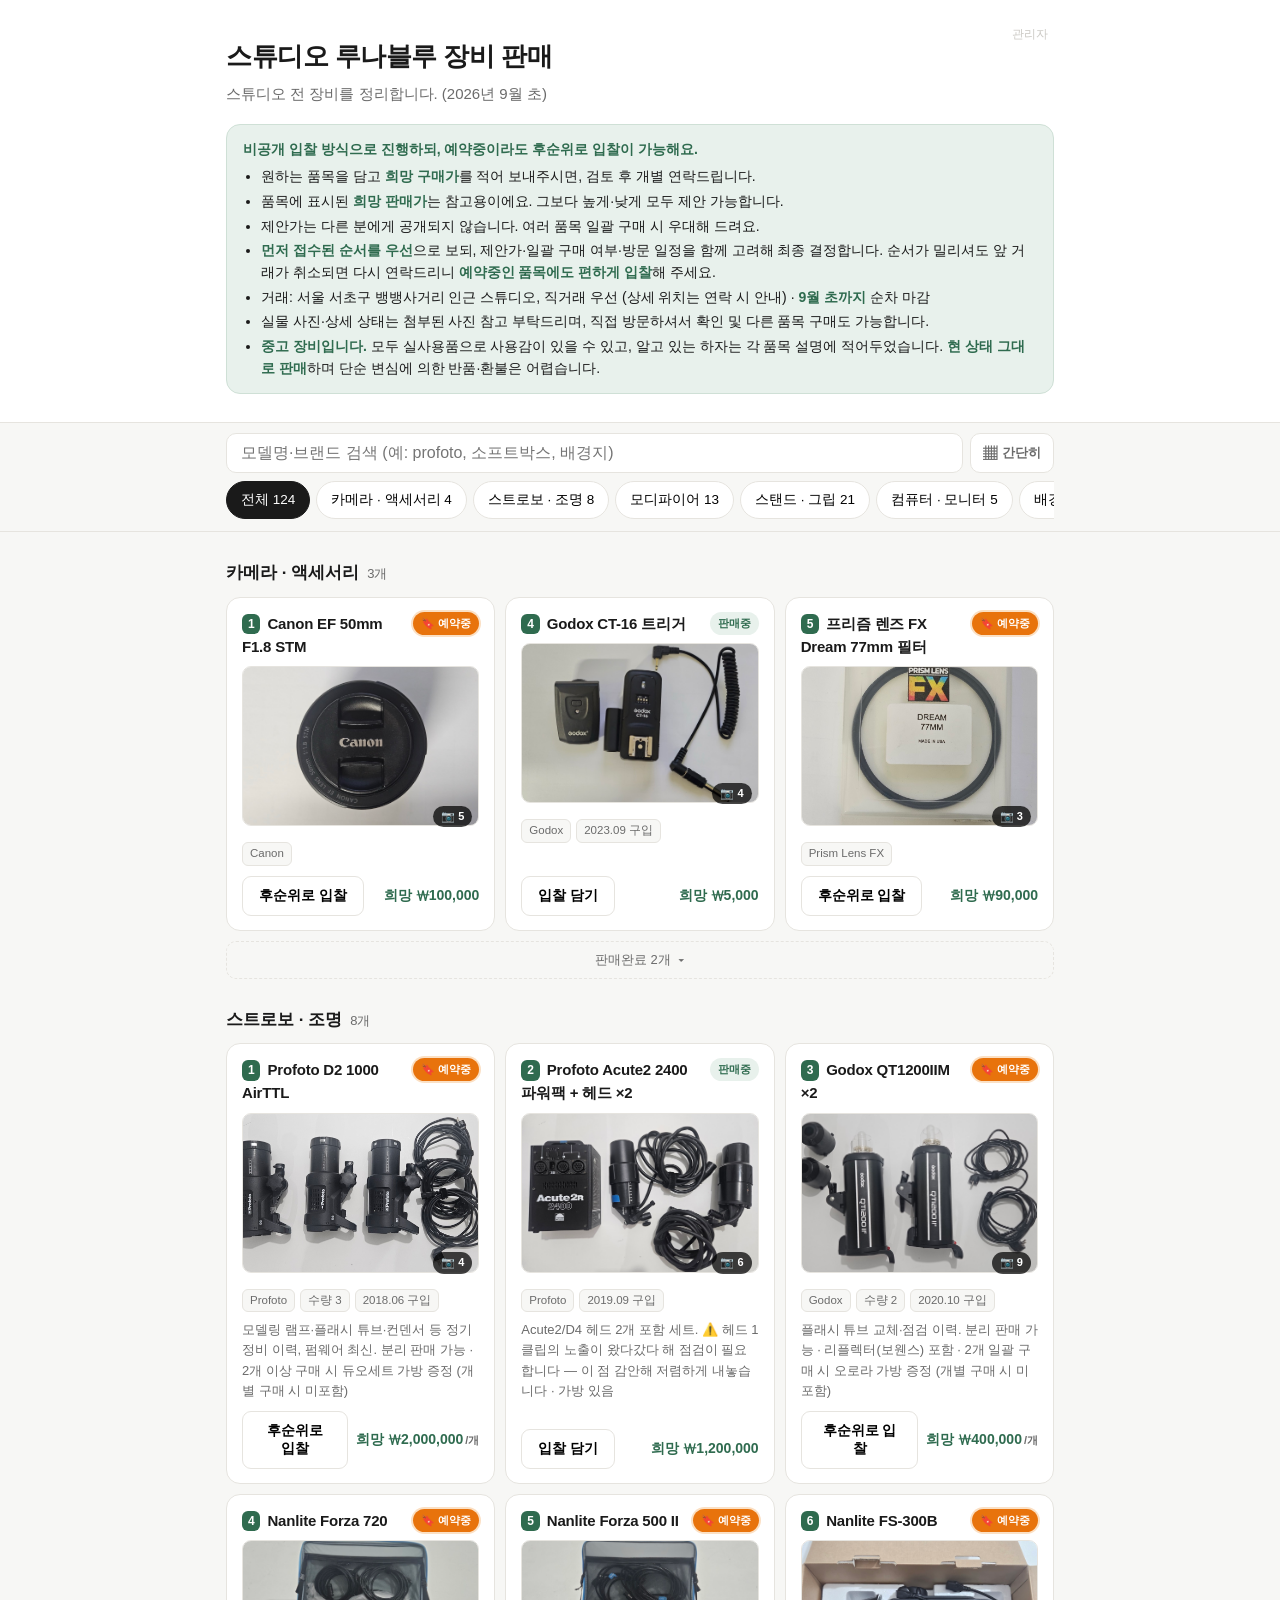
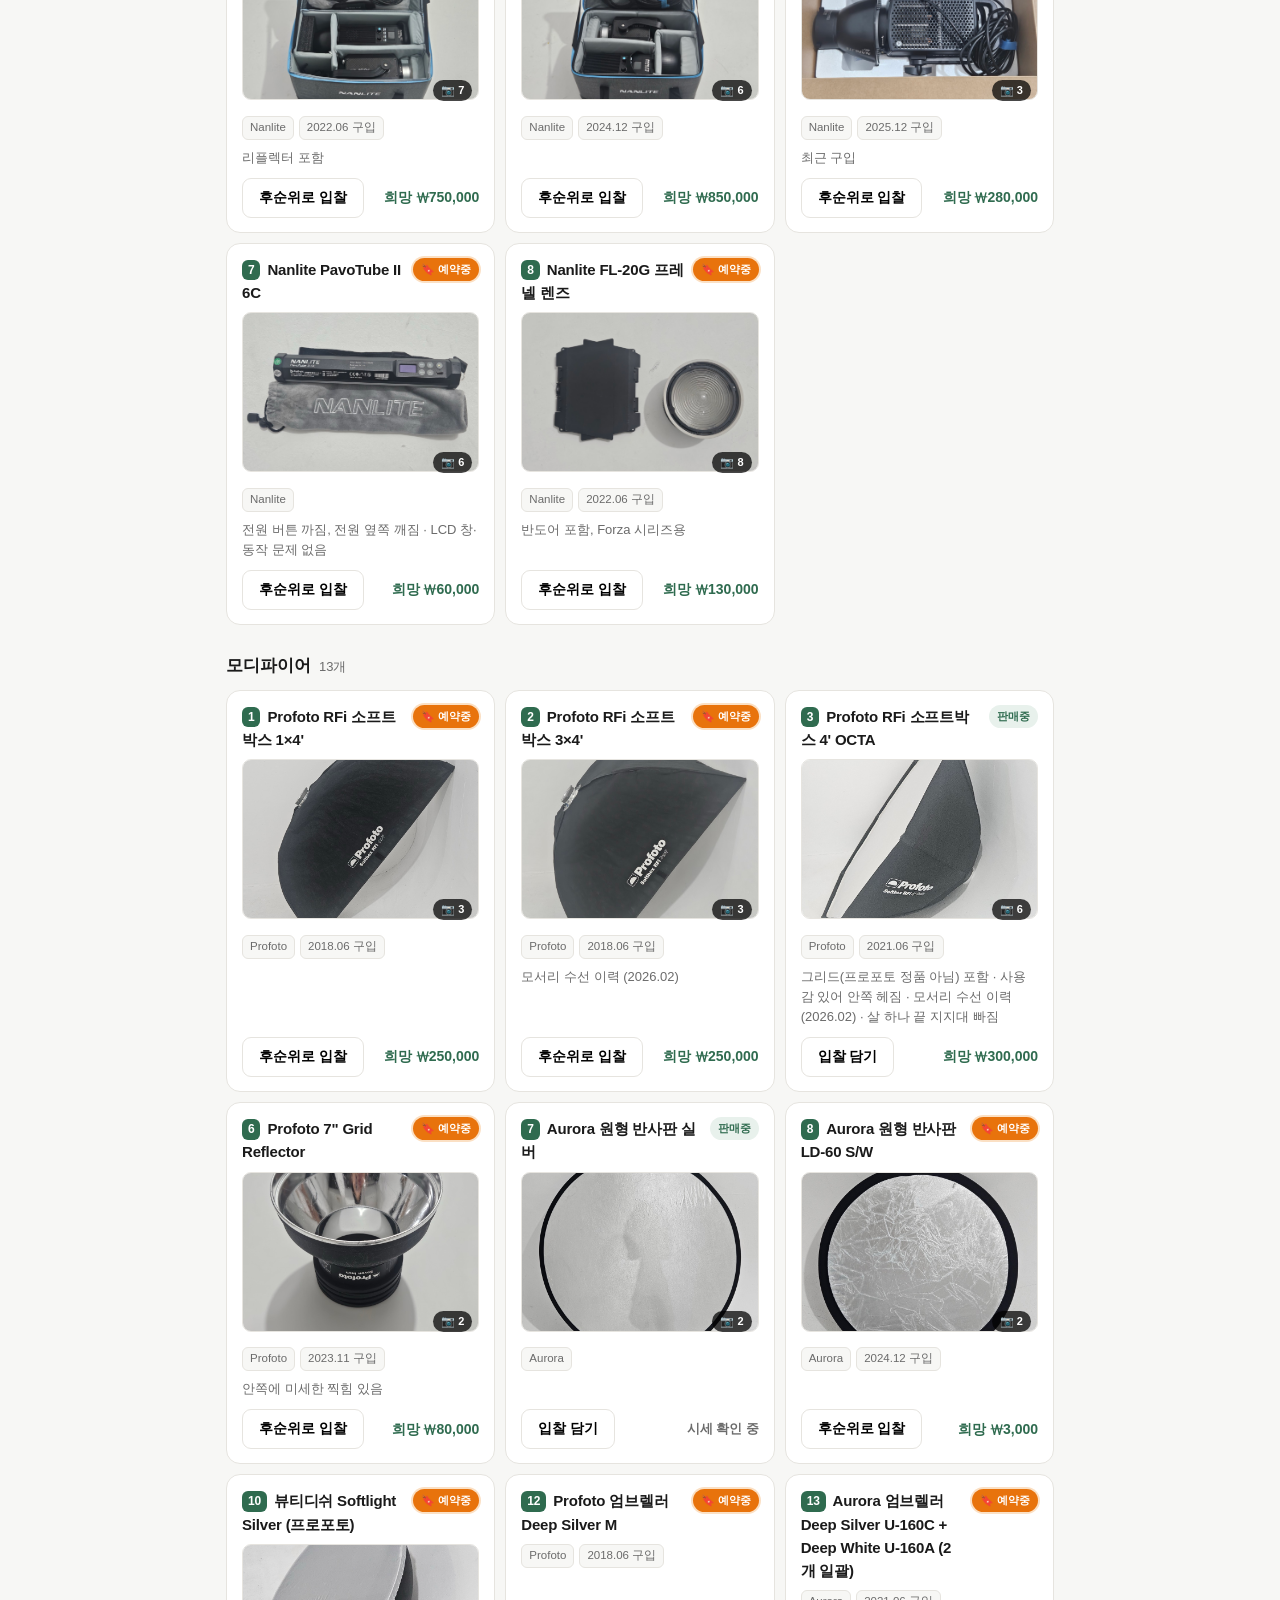
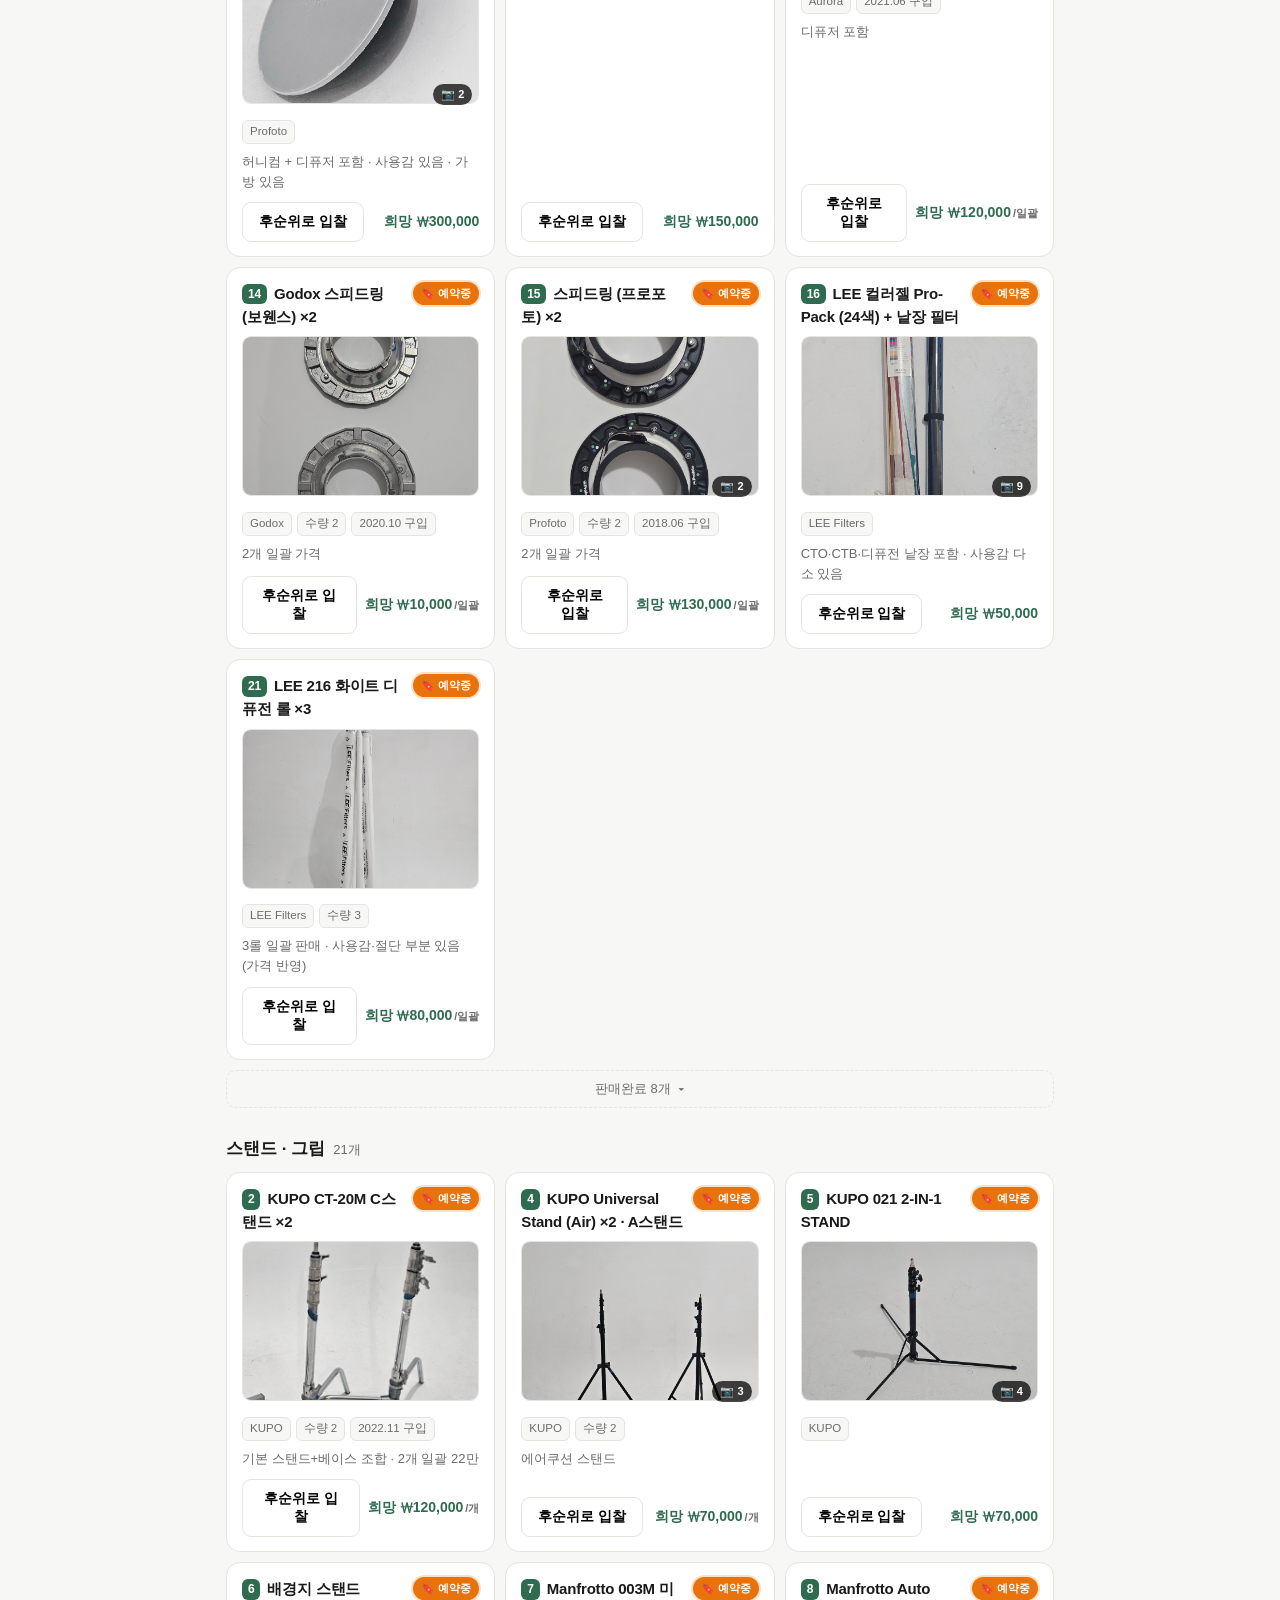
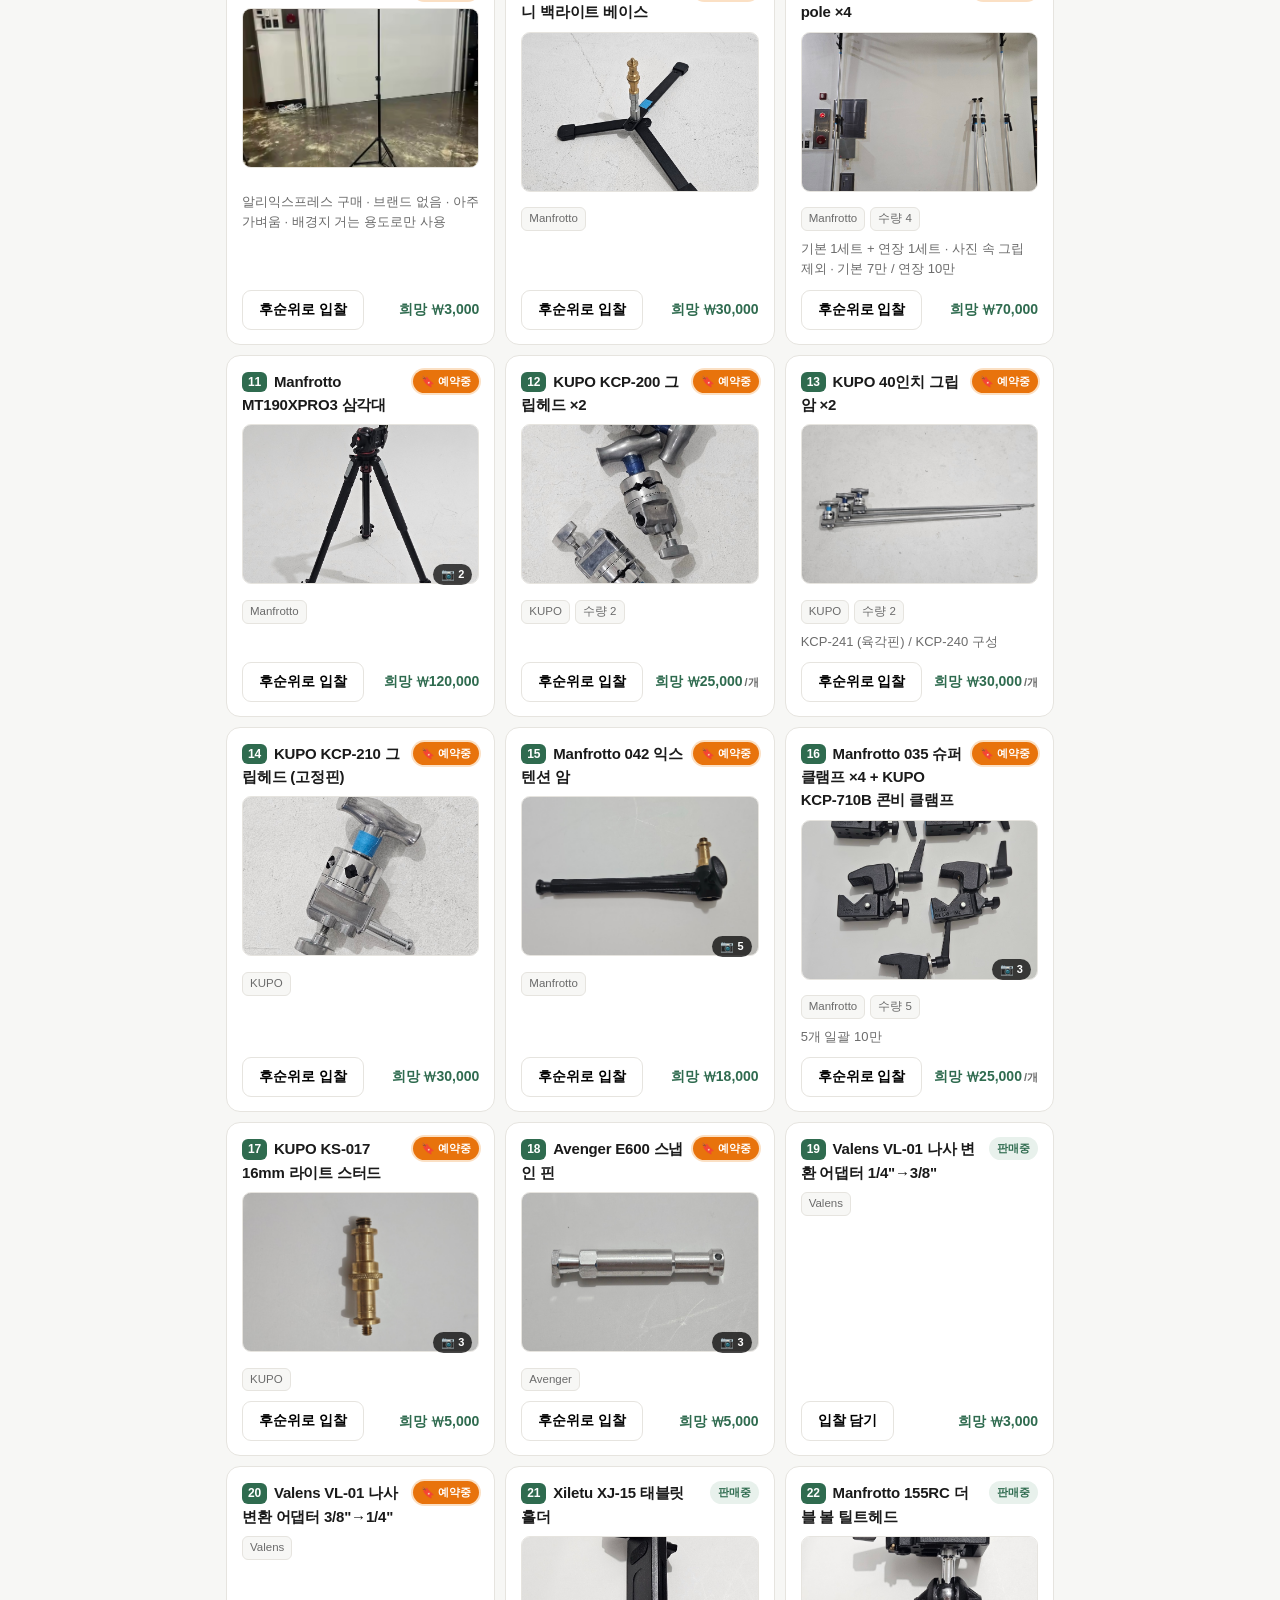
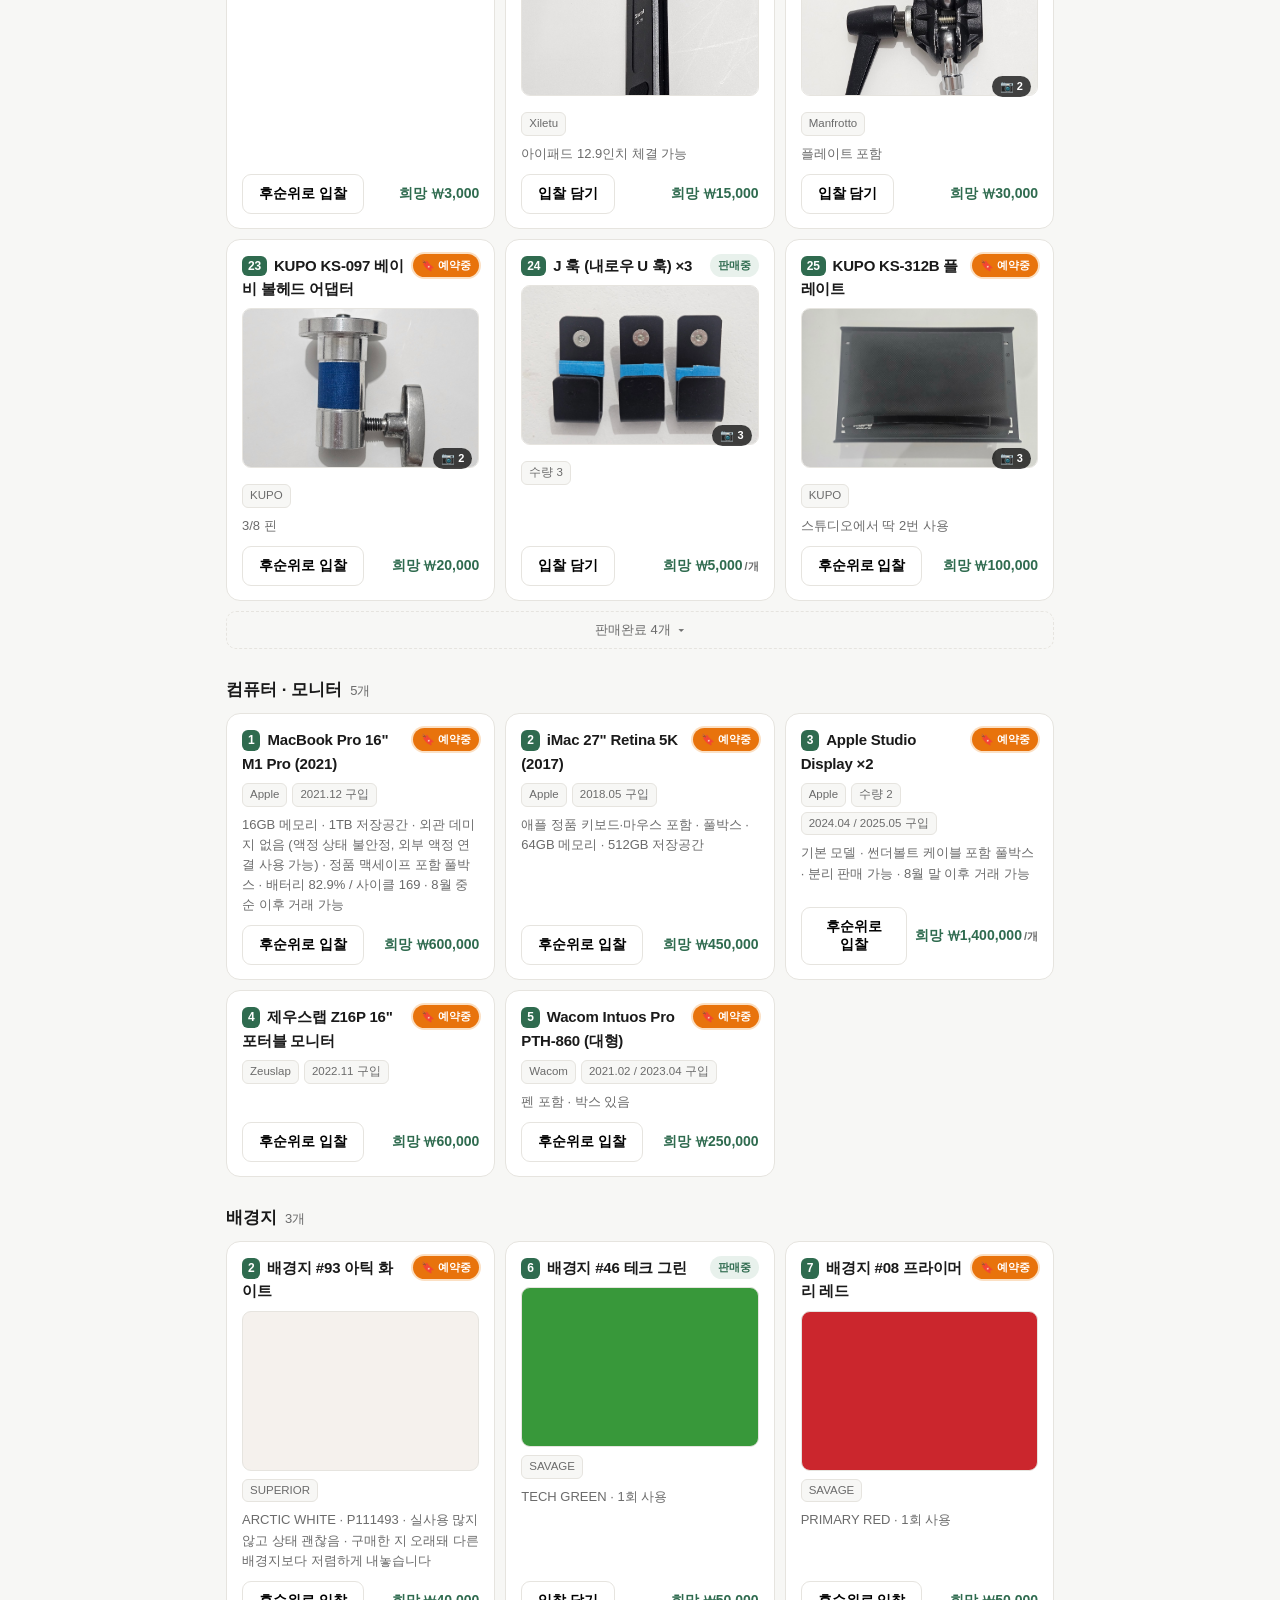
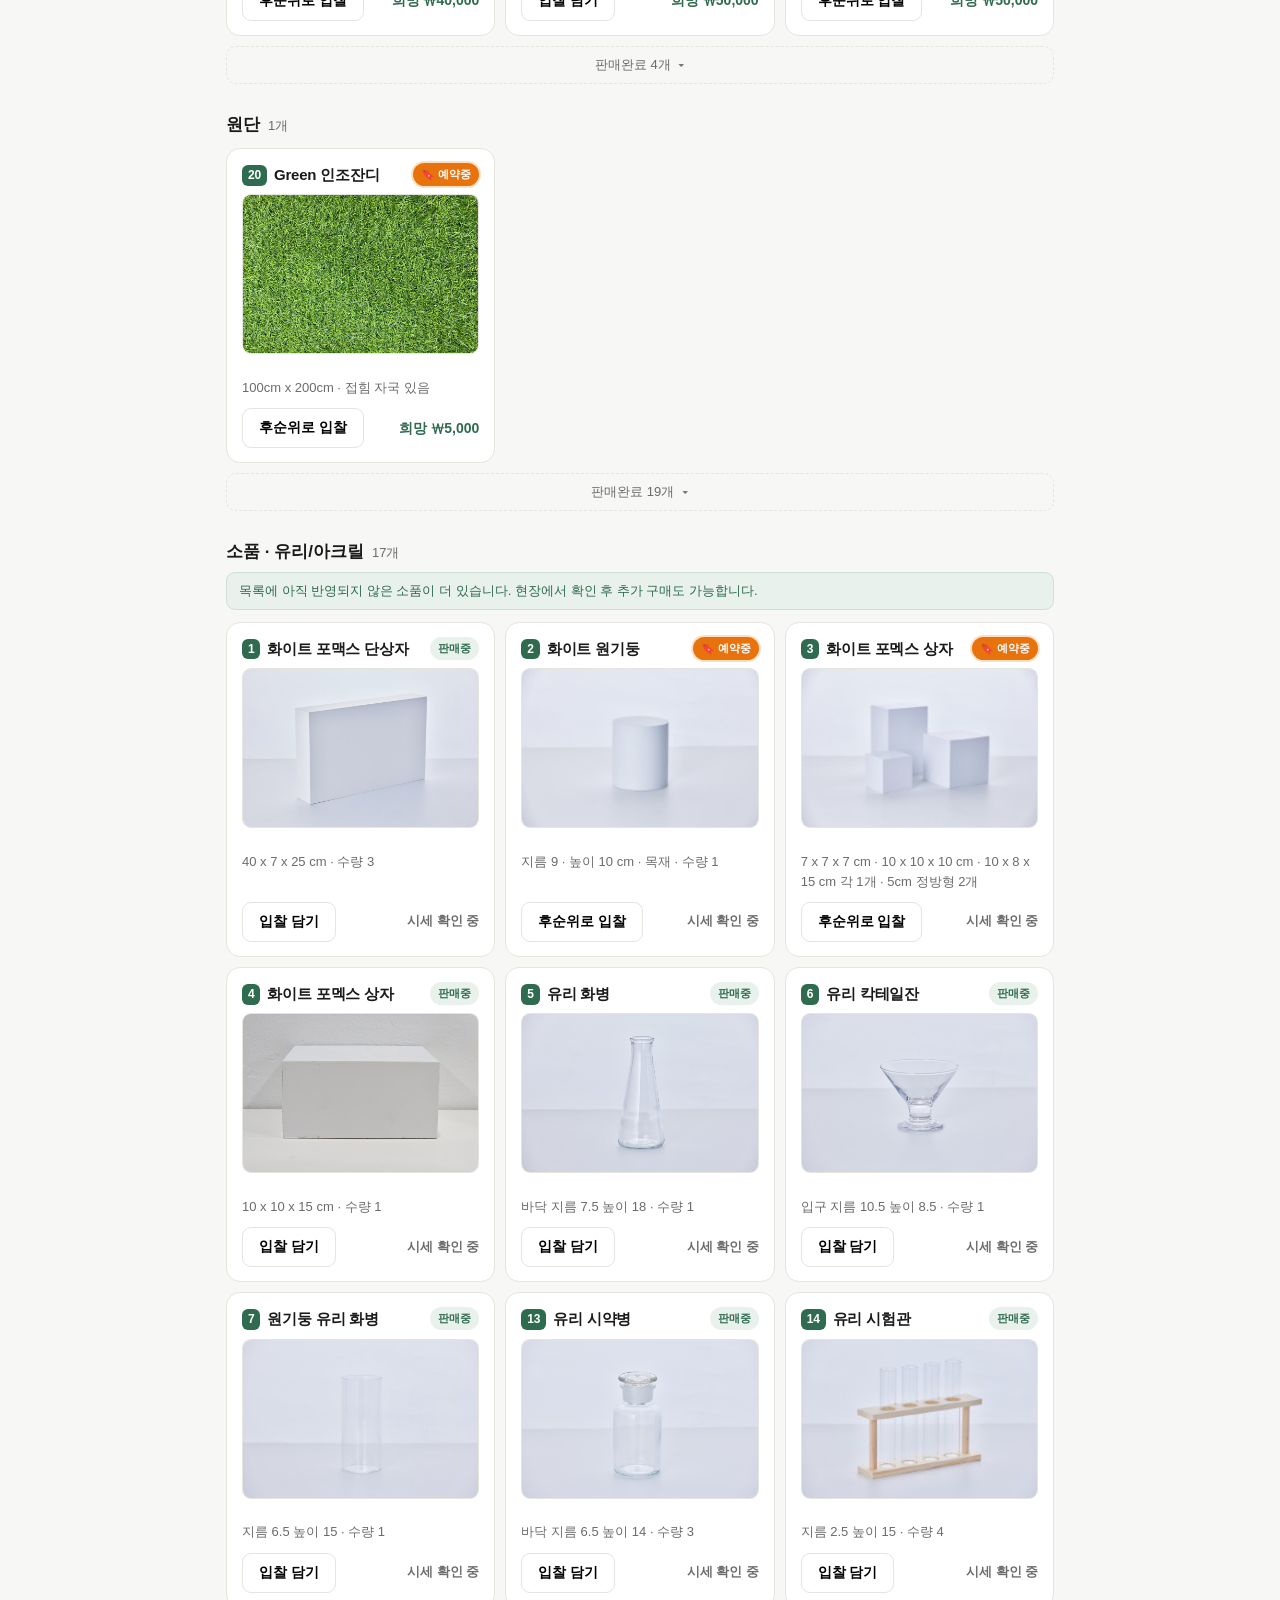
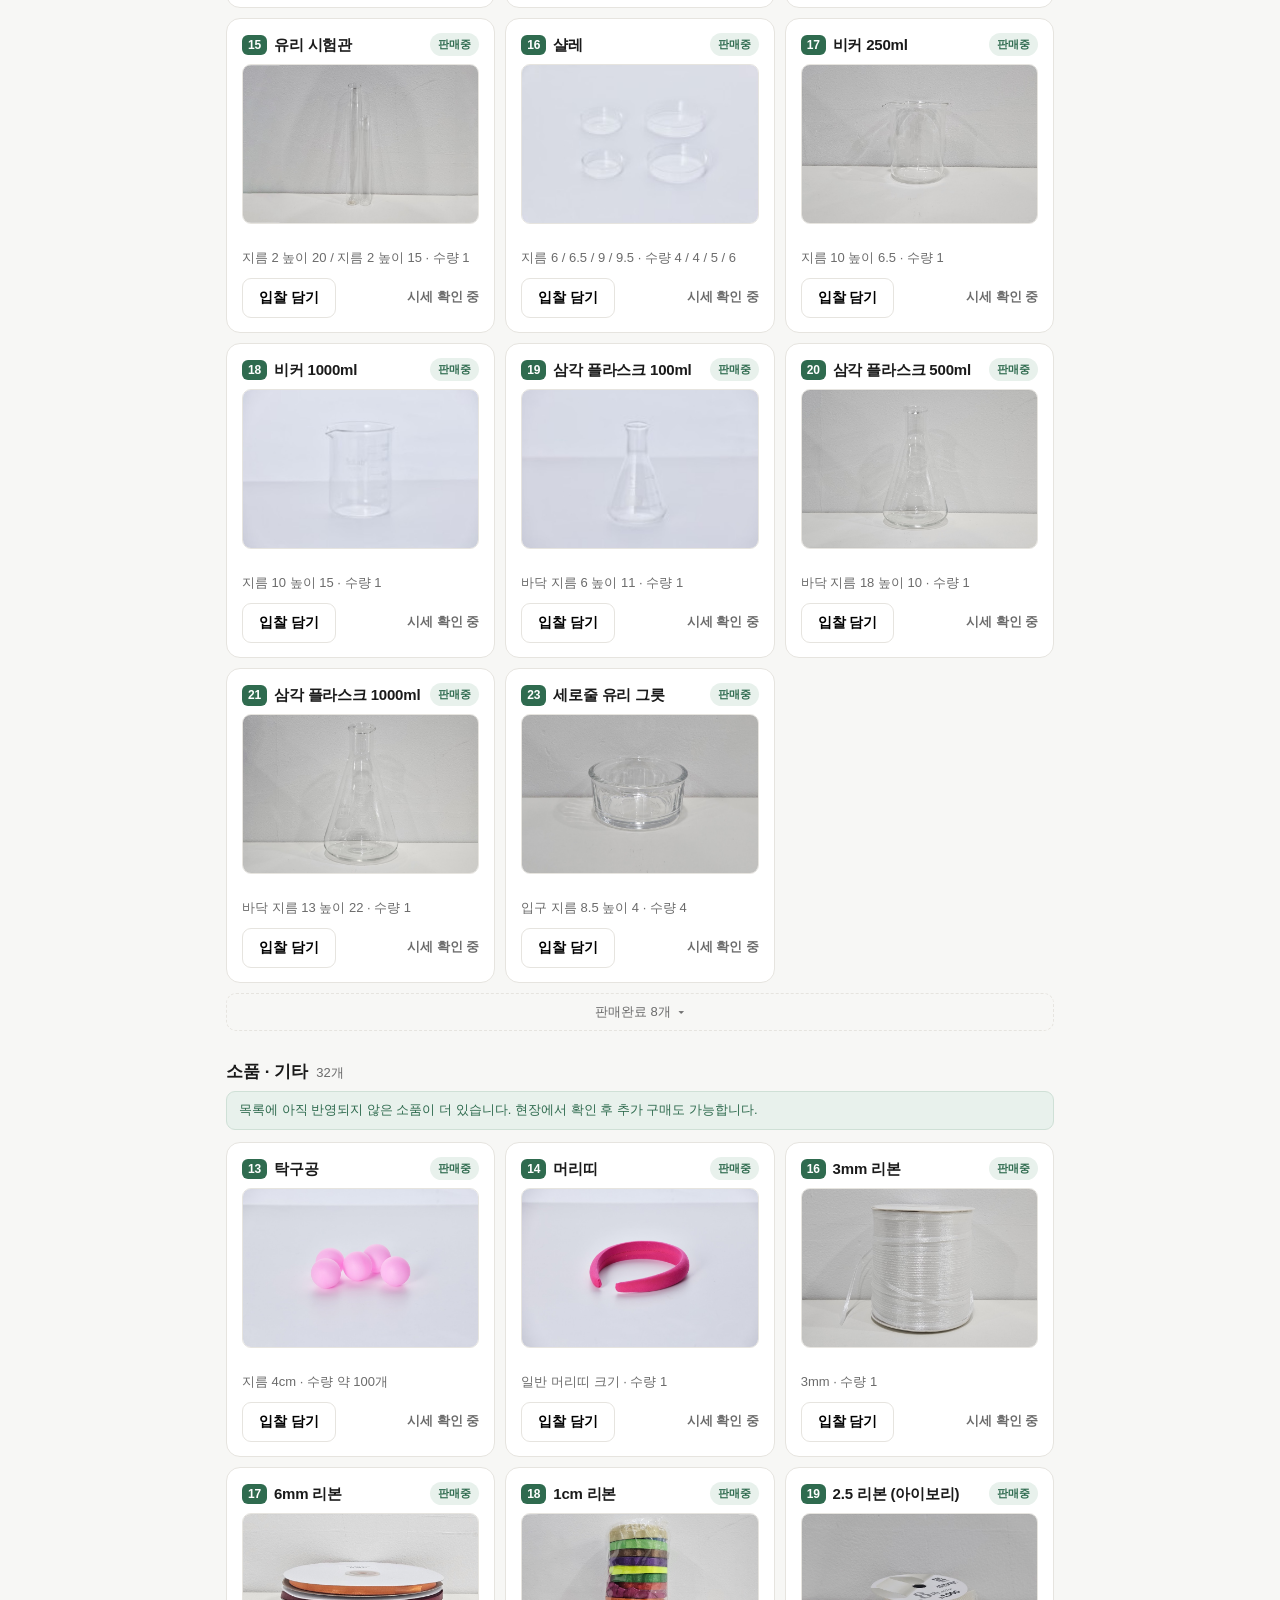
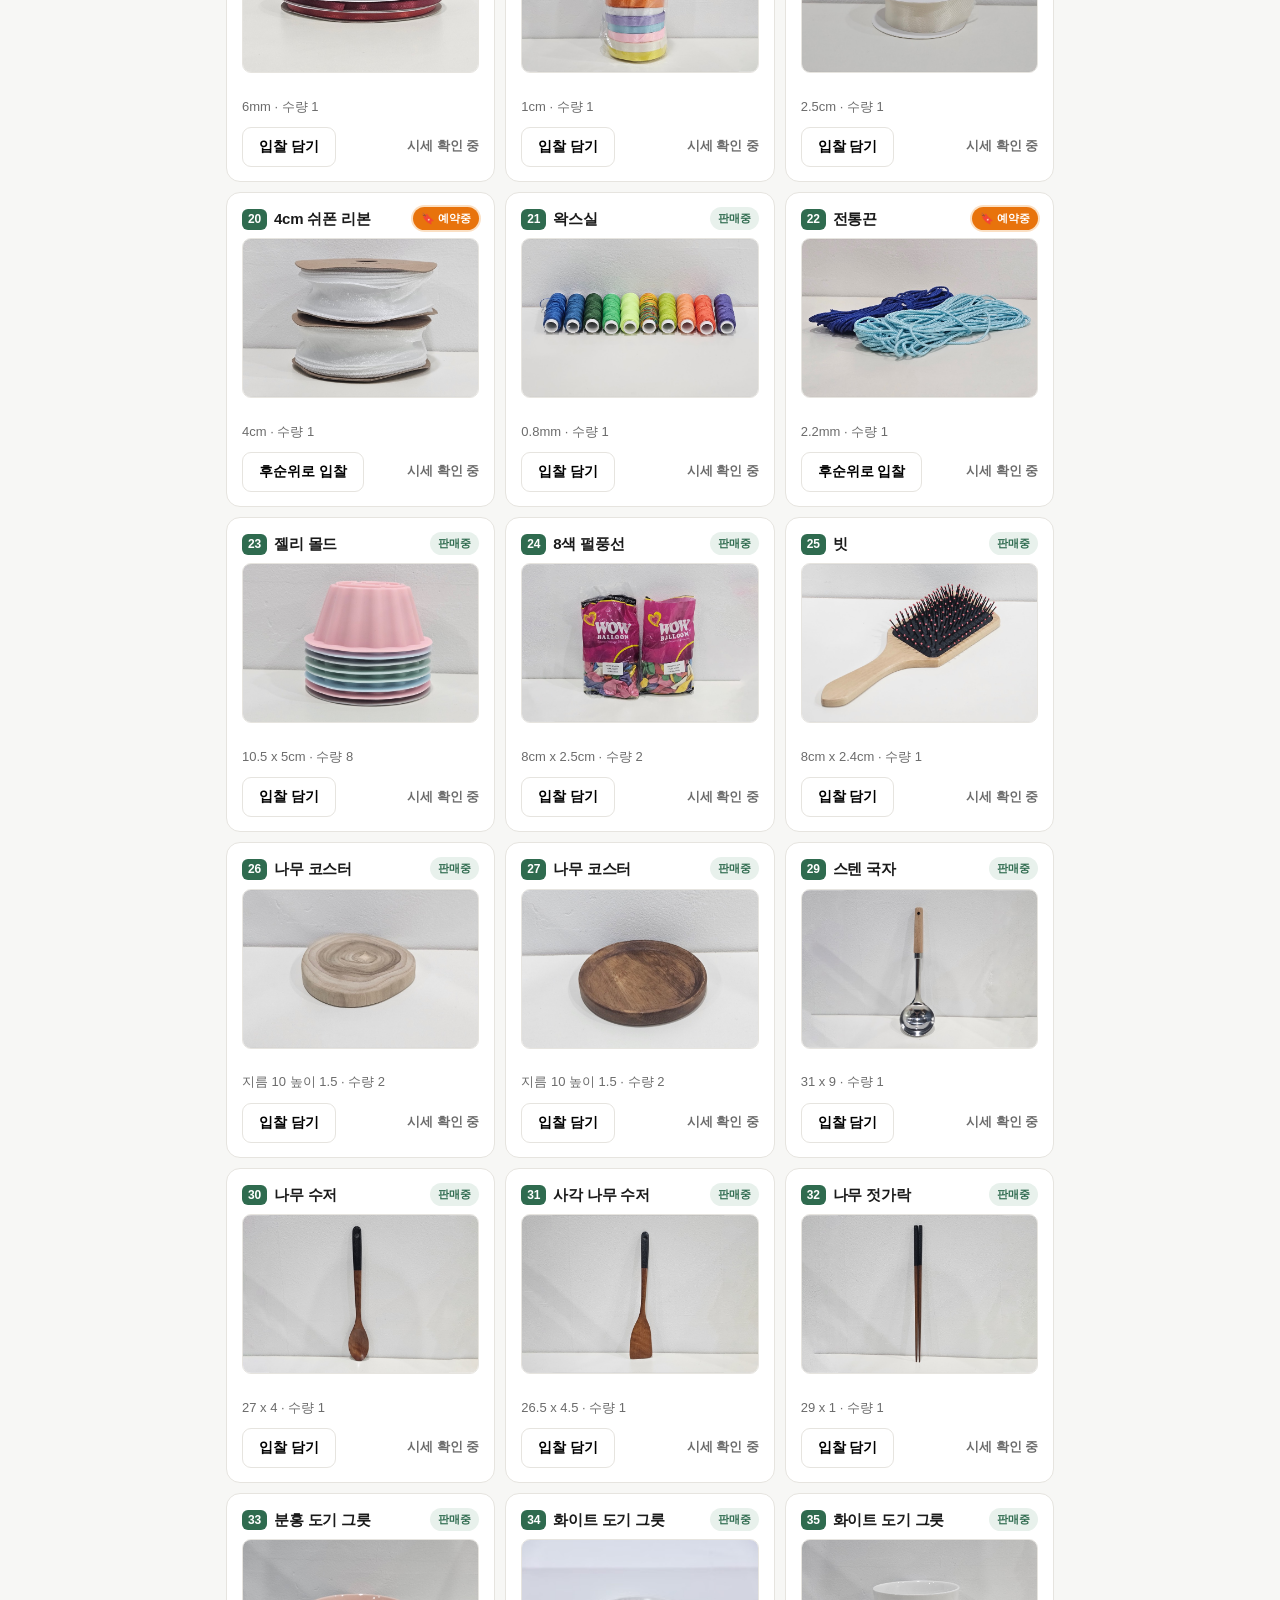
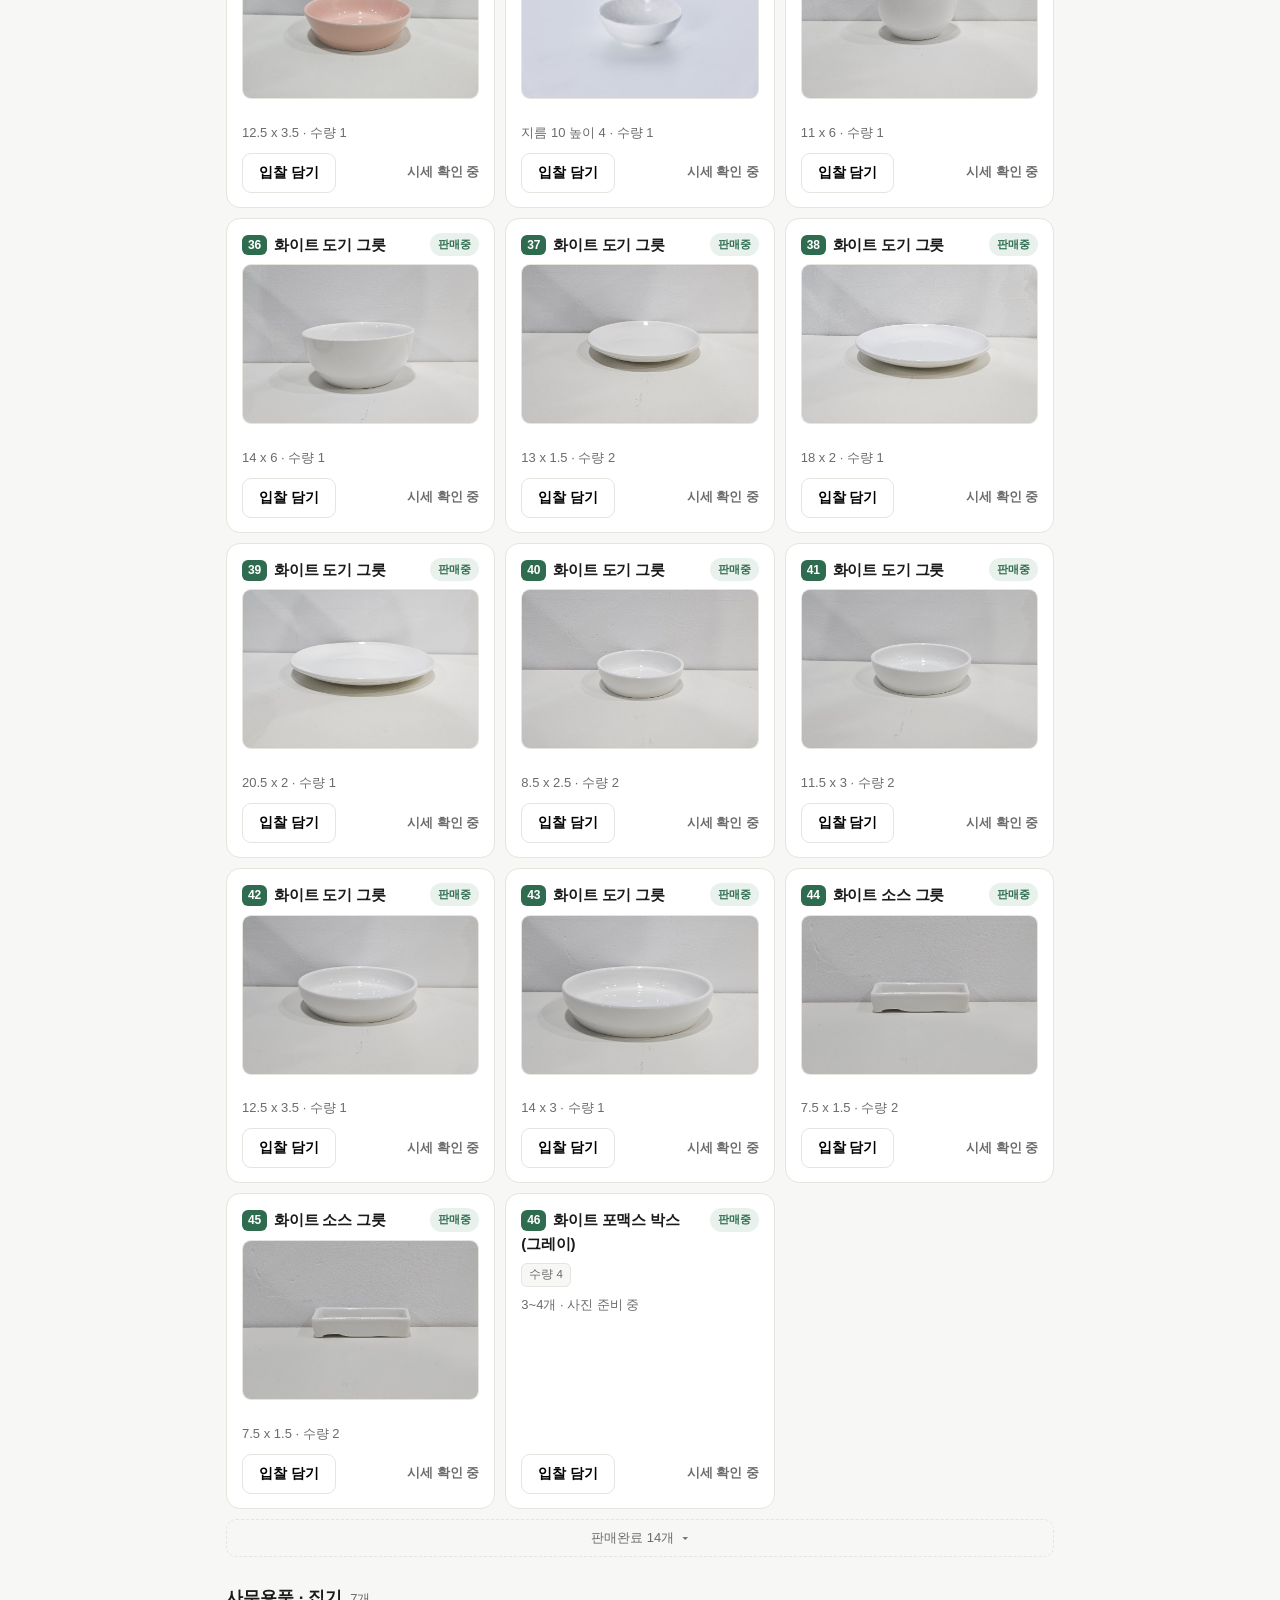
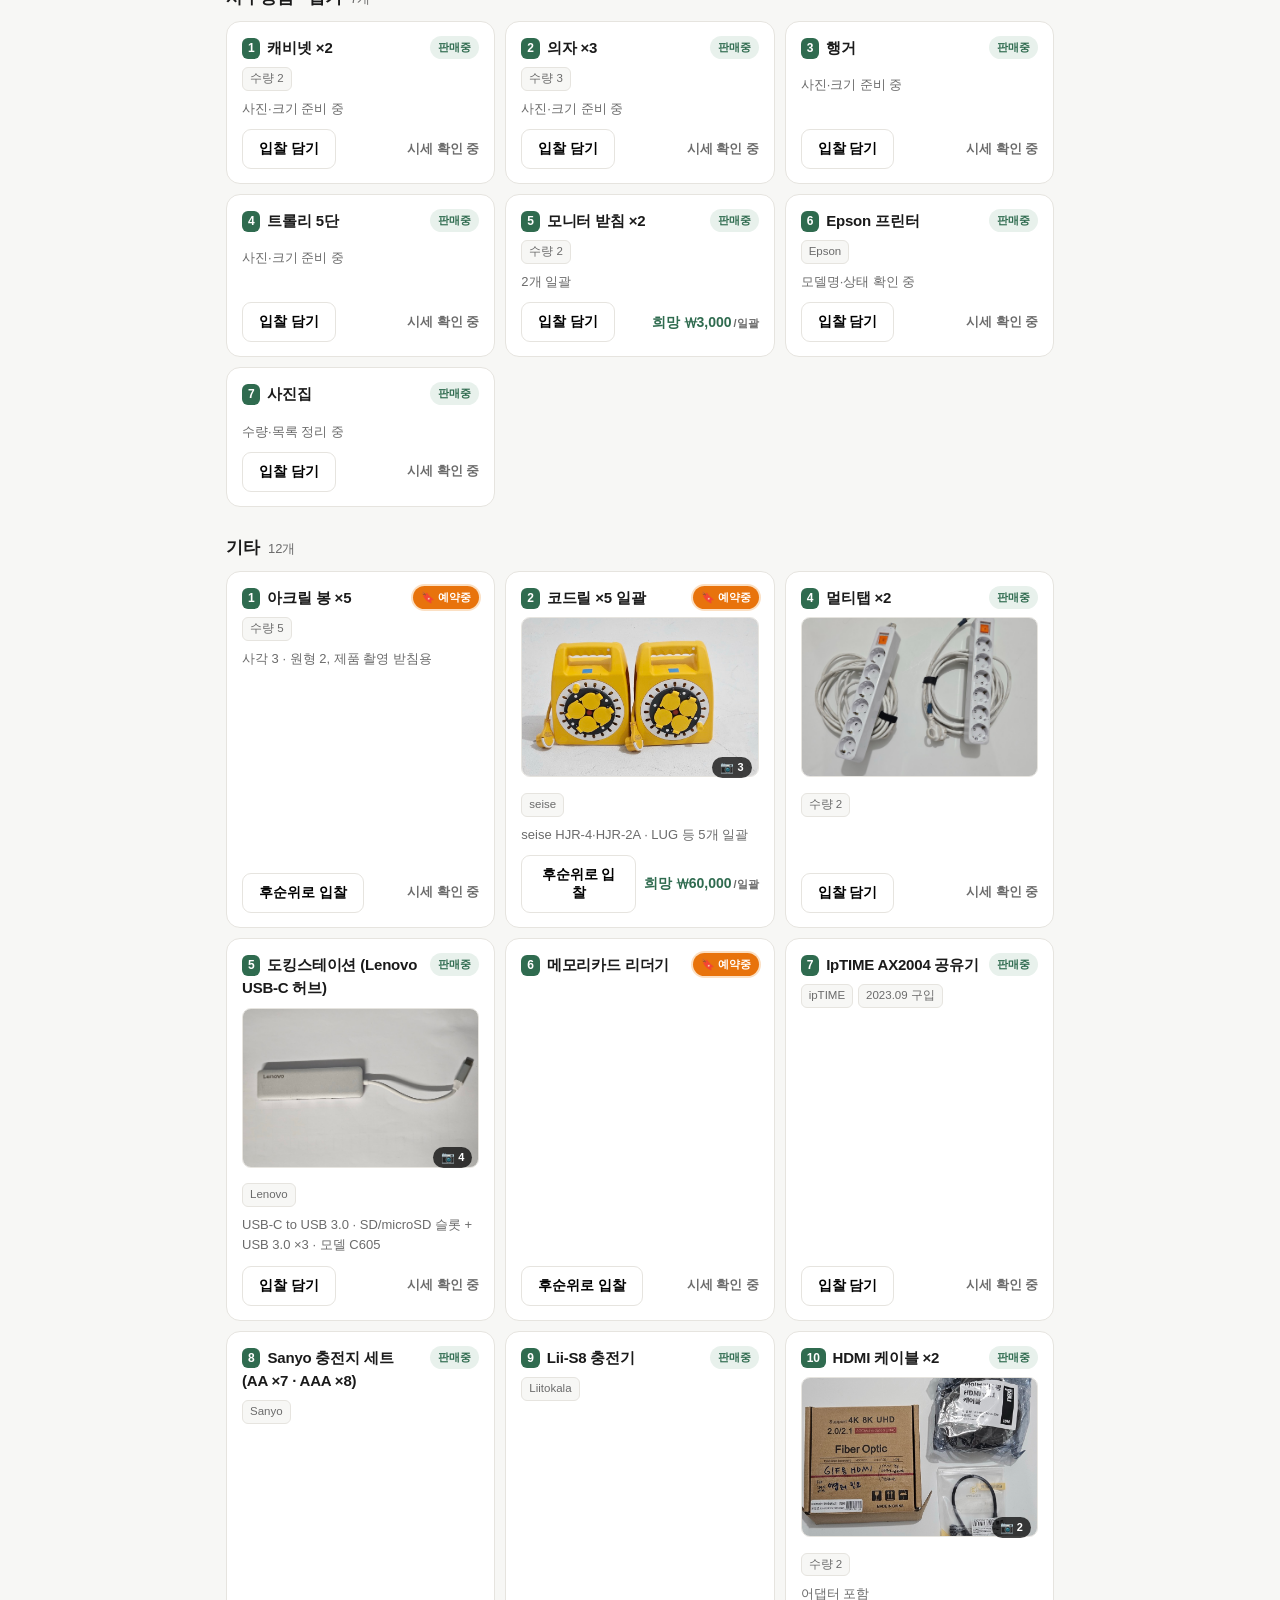
==== commit b1cad72f: "상태 판정을 sku 우선으로 — 동명이품이 서로 독립 (서버 v22 연동) 서버가 판매상태·예약 목록을 sku/이름으로 나눠 보내고(v22), 클라이언트는 sku 우선·이름 폴백으" ====
--- a/index.html
+++ b/index.html
@@ -569,22 +569,26 @@
     /* 판매완료 > 입찰있음(예약중) > 판매상태 시트 순으로 본다.
        시트의 'sale' 은 한 번 적히면 남아 있어서, 그 뒤 새 입찰이 들어와도
        예약중으로 안 바뀌던 문제가 있었다. 입찰 여부를 시트보다 먼저 본다. */
-    const bidSet = bidRes && bidRes.reserved ? toCurrentNames(bidRes.reserved) : new Set();
+    /* sku 우선, 이름은 폴백 — 동명이품(같은 이름 여러 개)을 서로 구분하기 위해.
+       옛 데이터·옛 캐시는 sku 필드가 없으므로 이름 판정으로 지금처럼 동작한다. */
+    const bidSku = new Set((bidRes && bidRes.reservedSku) || []);
+    const bidSet = bidRes && bidRes.reserved ? toCurrentNames(bidRes.reservedNames || bidRes.reserved) : new Set();
     if (stRes && stRes.ok) {
-      const sold = toCurrentNames(stRes.sold), sale = toCurrentNames(stRes.sale);
+      const skuSold = new Set(stRes.skuSold || []), skuSale = new Set(stRes.skuSale || []);
+      const sold = toCurrentNames(stRes.nameSold || stRes.sold), sale = toCurrentNames(stRes.nameSale || stRes.sale);
       const rem = stRes.remain || {};
       ITEMS.forEach(it => {
         const r = it.sku != null ? rem[it.sku] : undefined;      // 남은 수량 (sku 기준)
         if (r != null) { if (it.remain !== +r) { it.remain = +r; changed = true; } }
         else if (it.remain != null) { delete it.remain; changed = true; }   // 시트에서 지워지면 같이 푼다
-        const want = sold.has(it.name) ? "sold"
-                   : bidSet.has(it.name) ? "hold"
-                   : sale.has(it.name) ? "sale" : null;
+        const want = (skuSold.has(it.sku) || sold.has(it.name)) ? "sold"
+                   : (bidSku.has(it.sku) || bidSet.has(it.name)) ? "hold"
+                   : (skuSale.has(it.sku) || sale.has(it.name)) ? "sale" : null;
         if (want && it.status !== want) { it.status = want; changed = true; }
         if (it.remain === 0 && it.status !== "sold") { it.status = "sold"; changed = true; }
       });
     } else {
-      ITEMS.forEach(it => { if (it.status === "sale" && bidSet.has(it.name)) { it.status = "hold"; changed = true; } });
+      ITEMS.forEach(it => { if (it.status === "sale" && (bidSku.has(it.sku) || bidSet.has(it.name))) { it.status = "hold"; changed = true; } });
     }
     if (changed) { picked.forEach(id => { if (ITEMS[id] && ITEMS[id].status === "sold") picked.delete(id); }); renderList(); updateBar(); }
 }
@@ -596,8 +600,7 @@
   let cacheT = 0;
   try { cacheT = (JSON.parse(localStorage.getItem(STATUS_CACHE) || "null") || {}).t || 0; } catch {}
   if (snapT && snapT >= cacheT)
-    applyStatus({ reserved: STATUS_SNAPSHOT.reserved },
-                { ok: true, sold: STATUS_SNAPSHOT.sold, sale: STATUS_SNAPSHOT.sale, remain: STATUS_SNAPSHOT.remain });
+    applyStatus(STATUS_SNAPSHOT, Object.assign({ ok: true }, STATUS_SNAPSHOT));   // sku 필드 포함 전체 전달
   else applyCachedStatus();
 })();
 syncFromSheet();         // 그다음 실제 조회로 덮는다
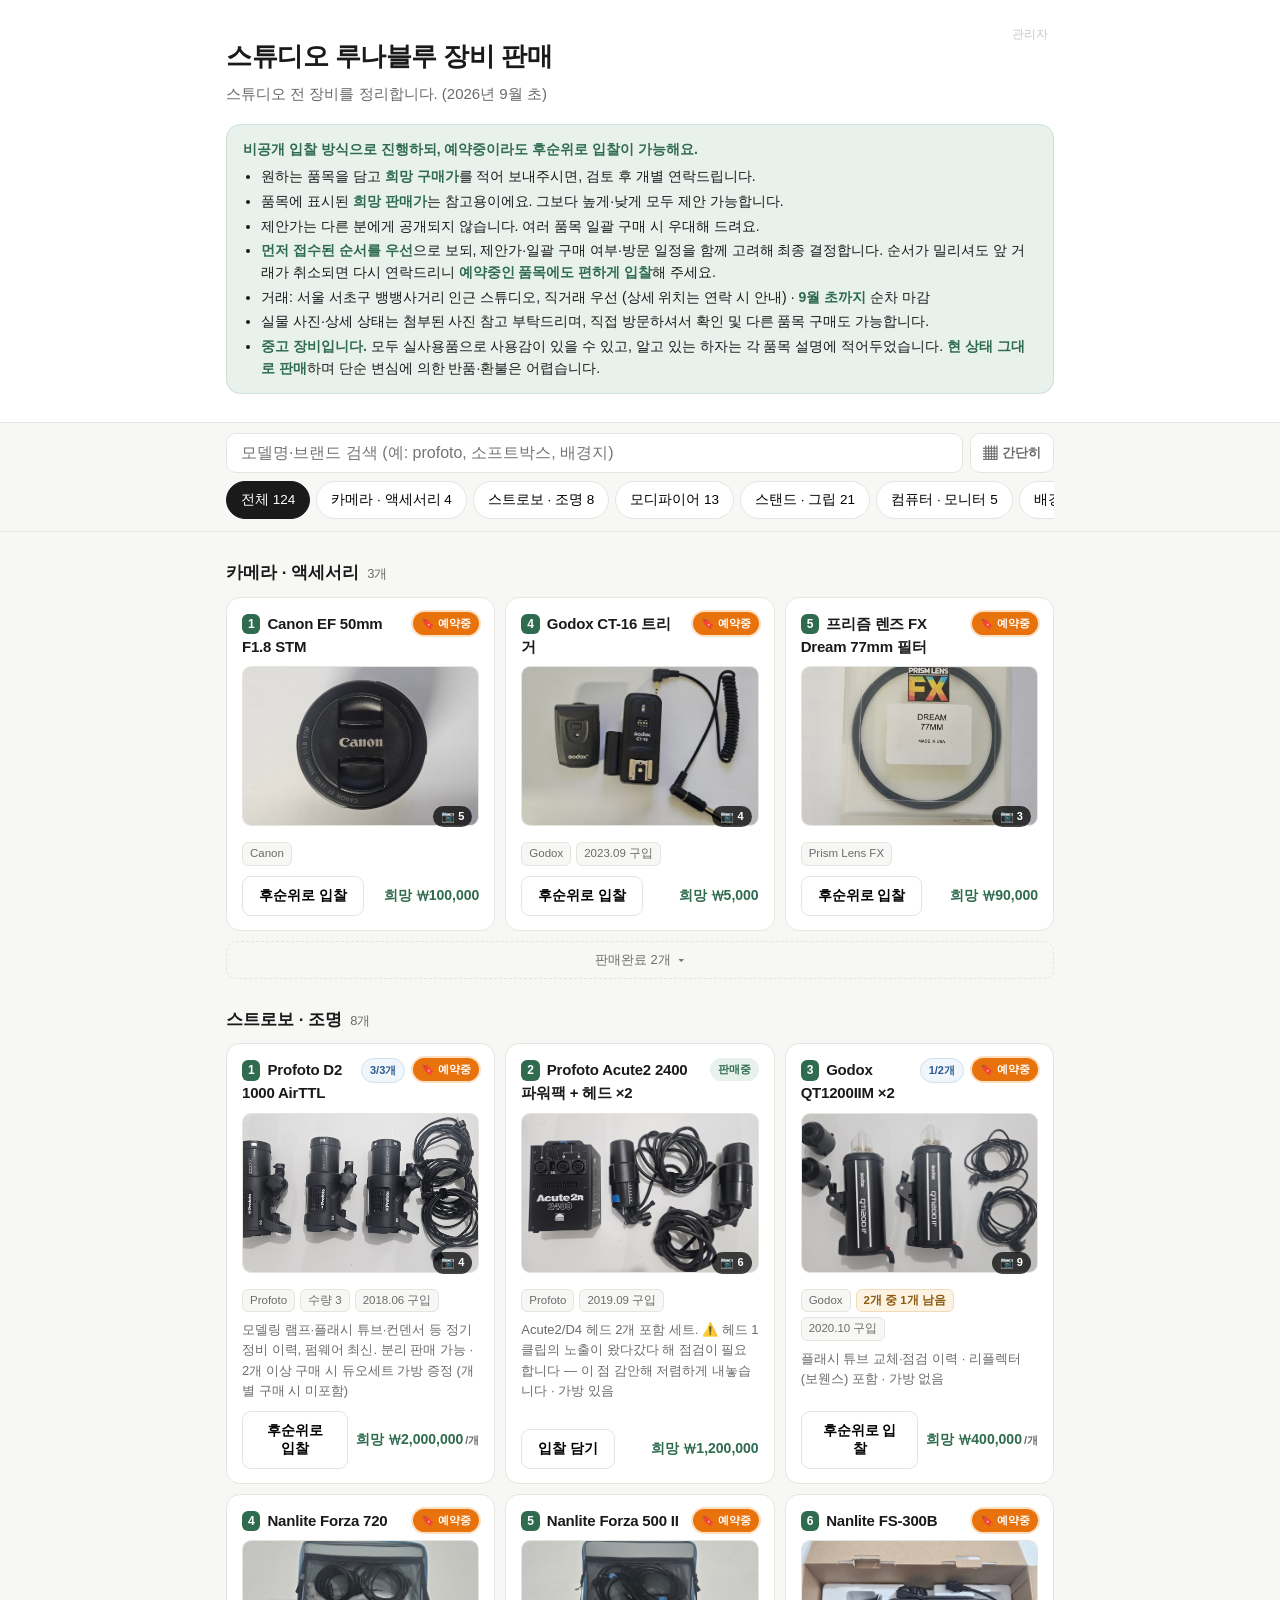
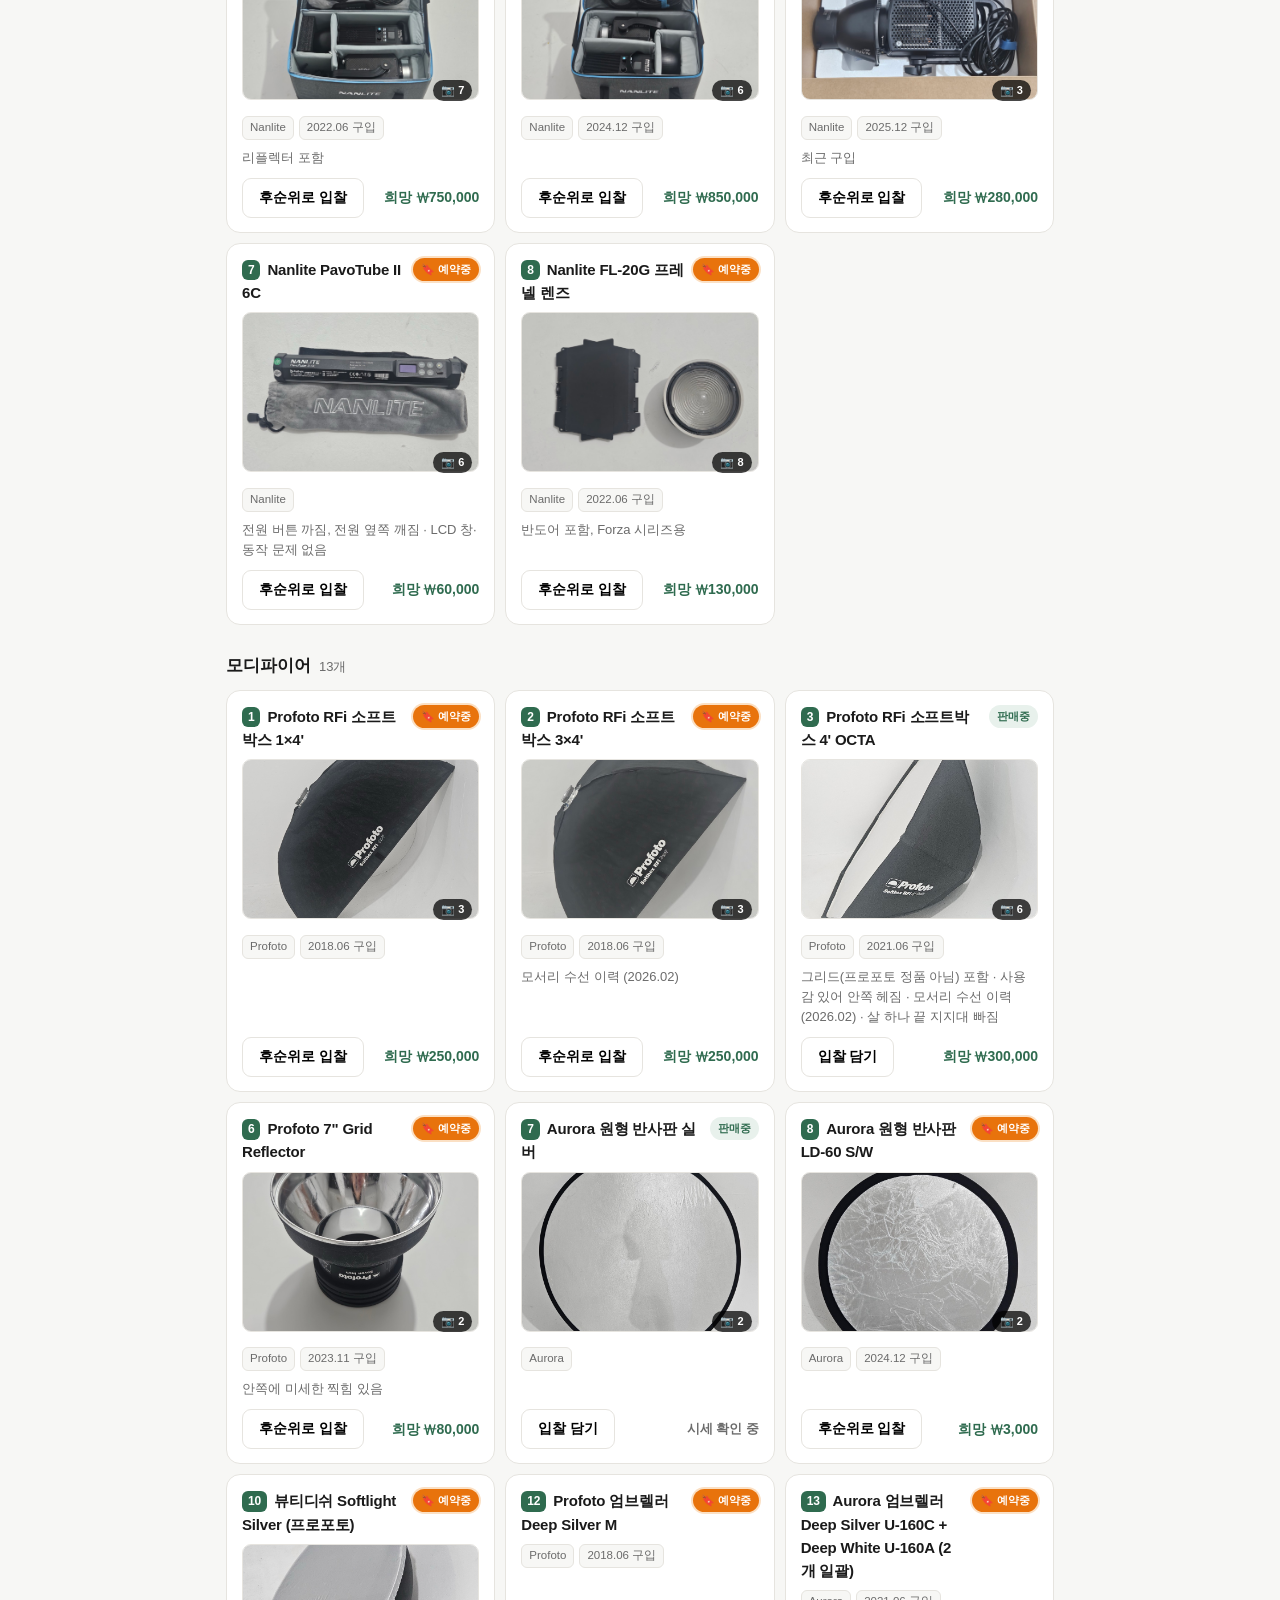
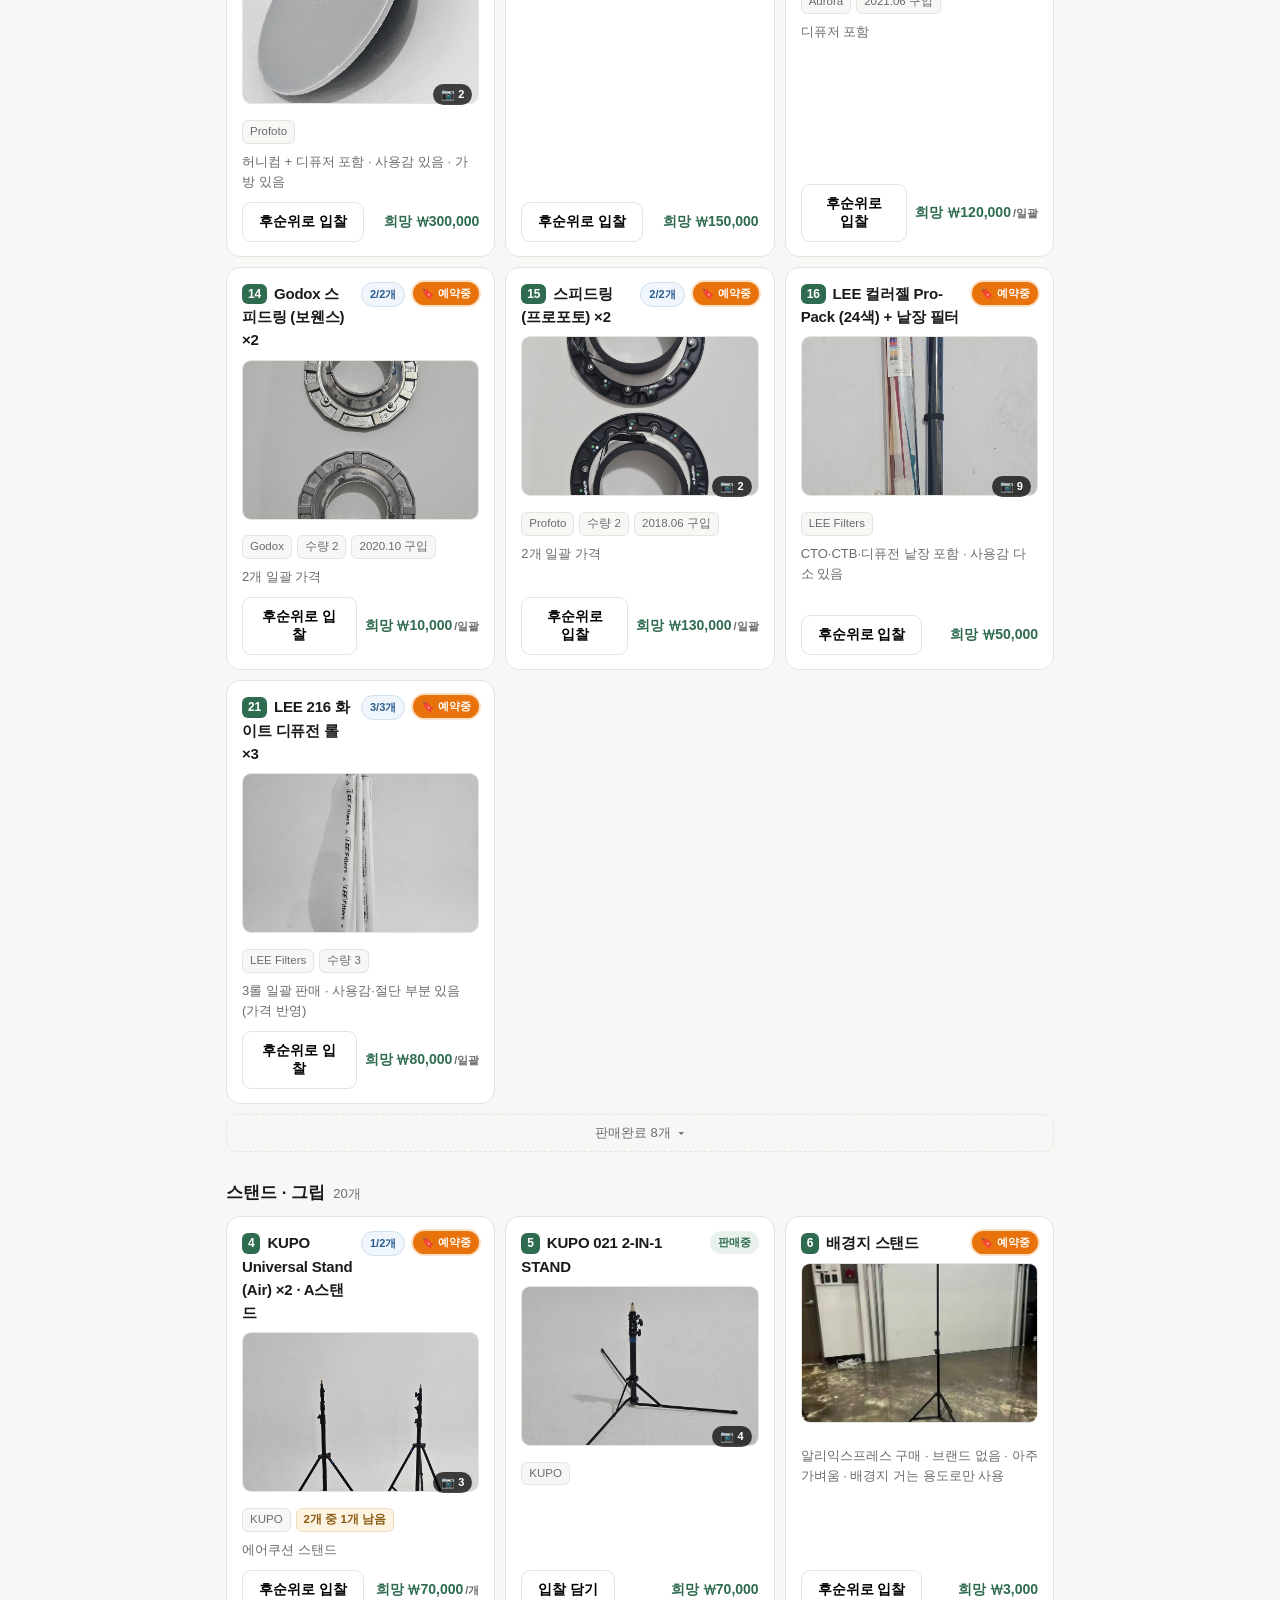
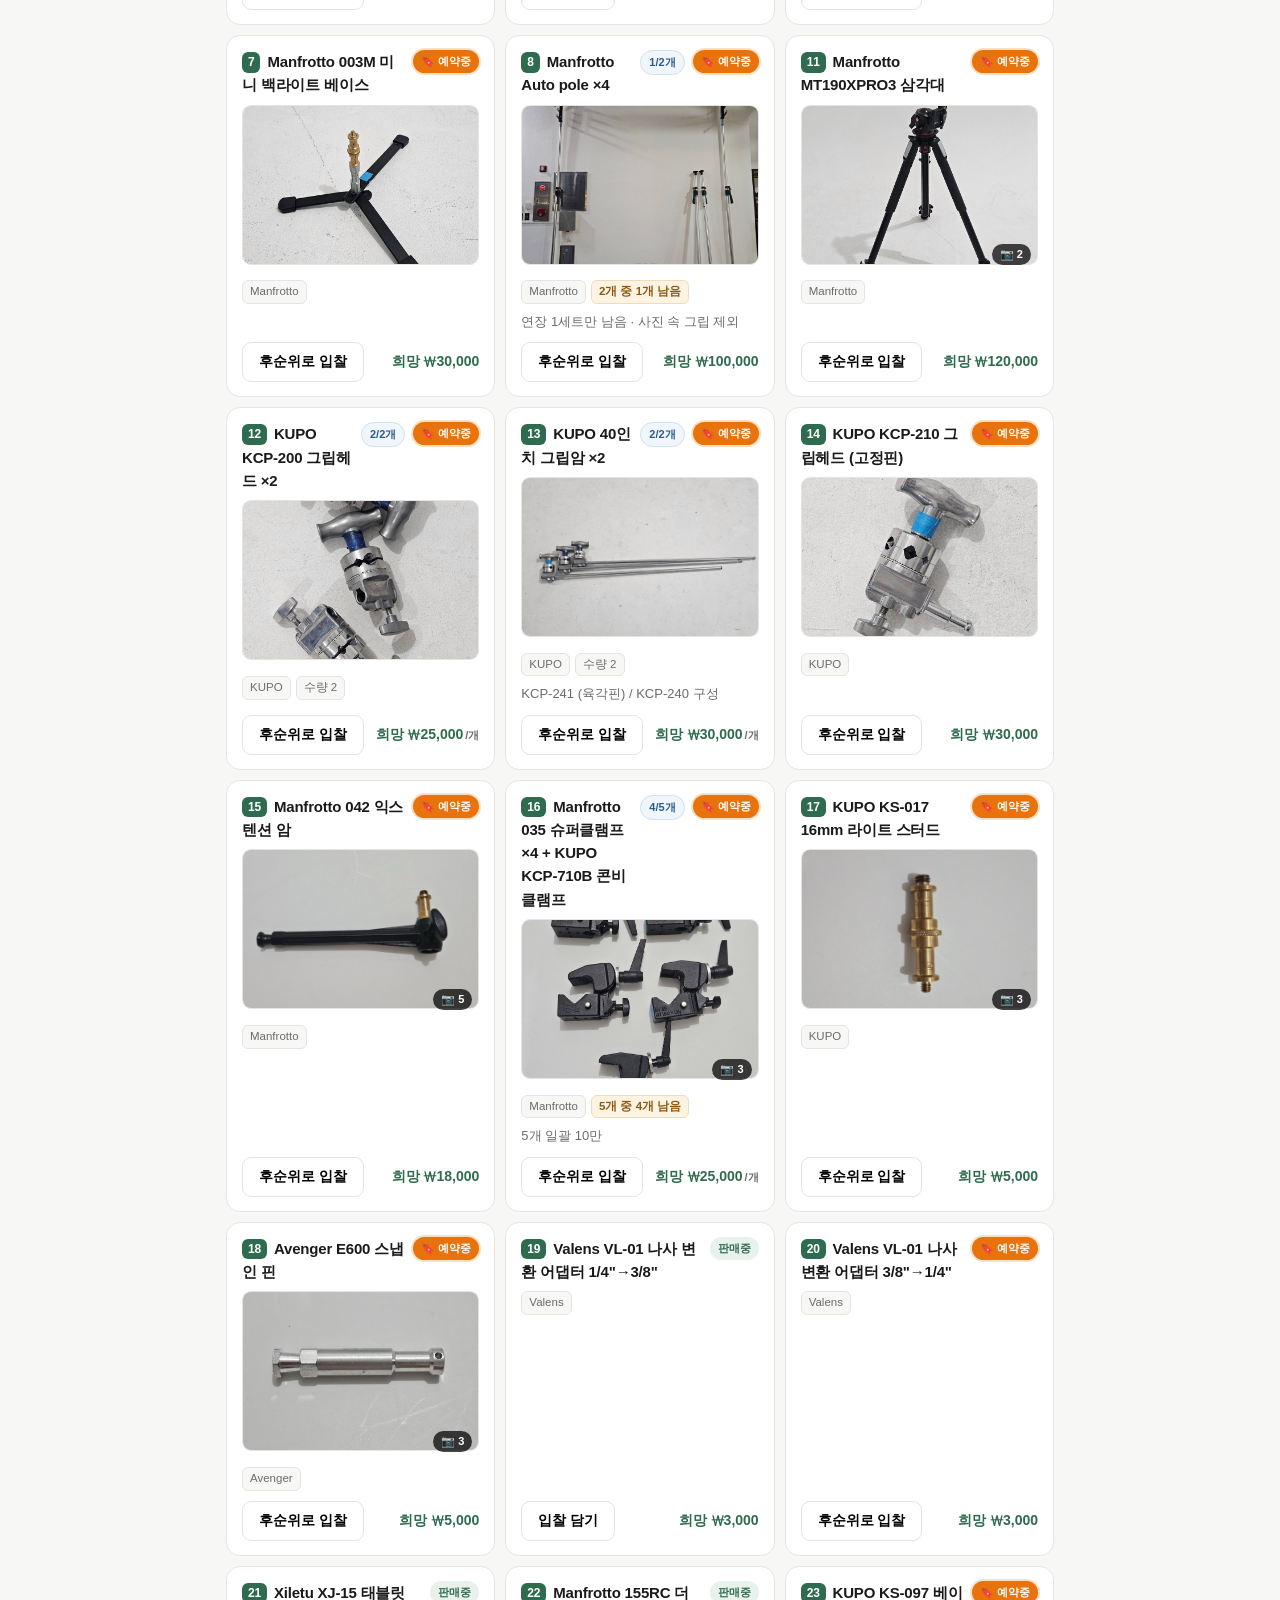
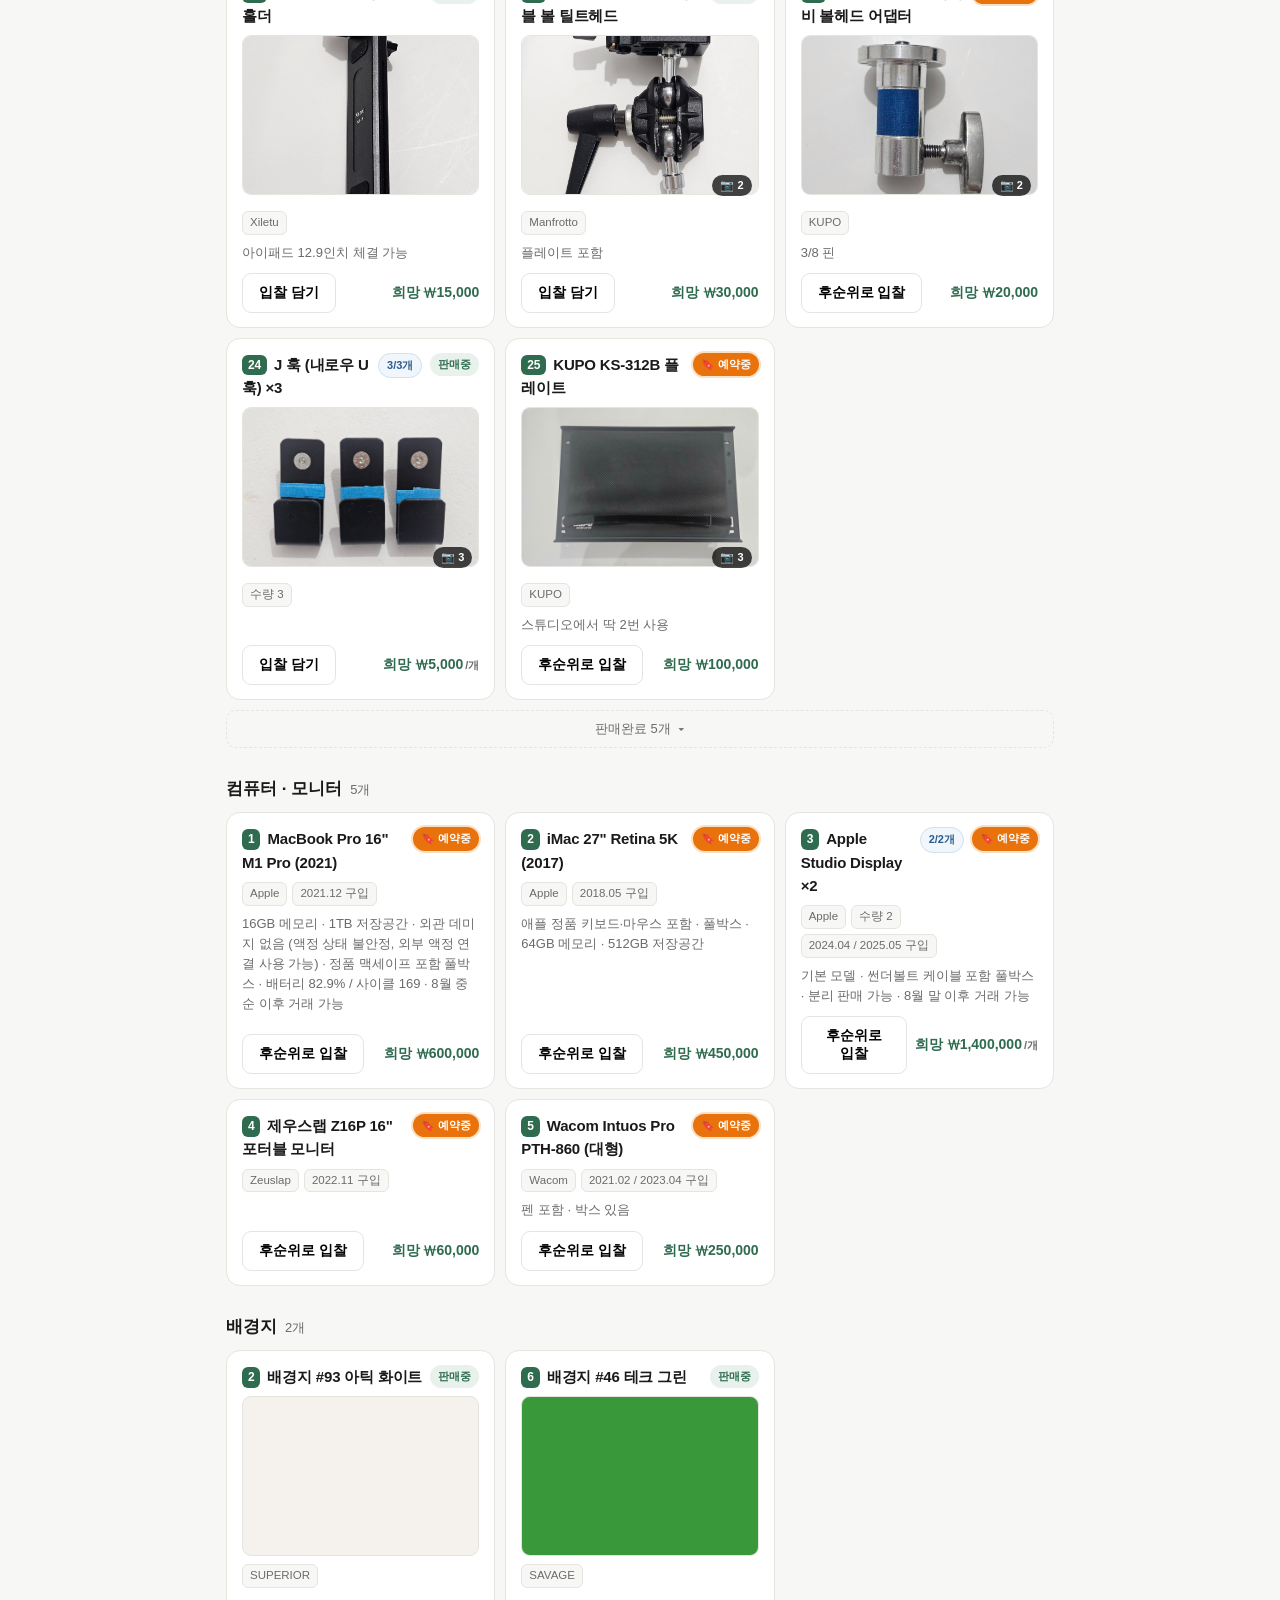
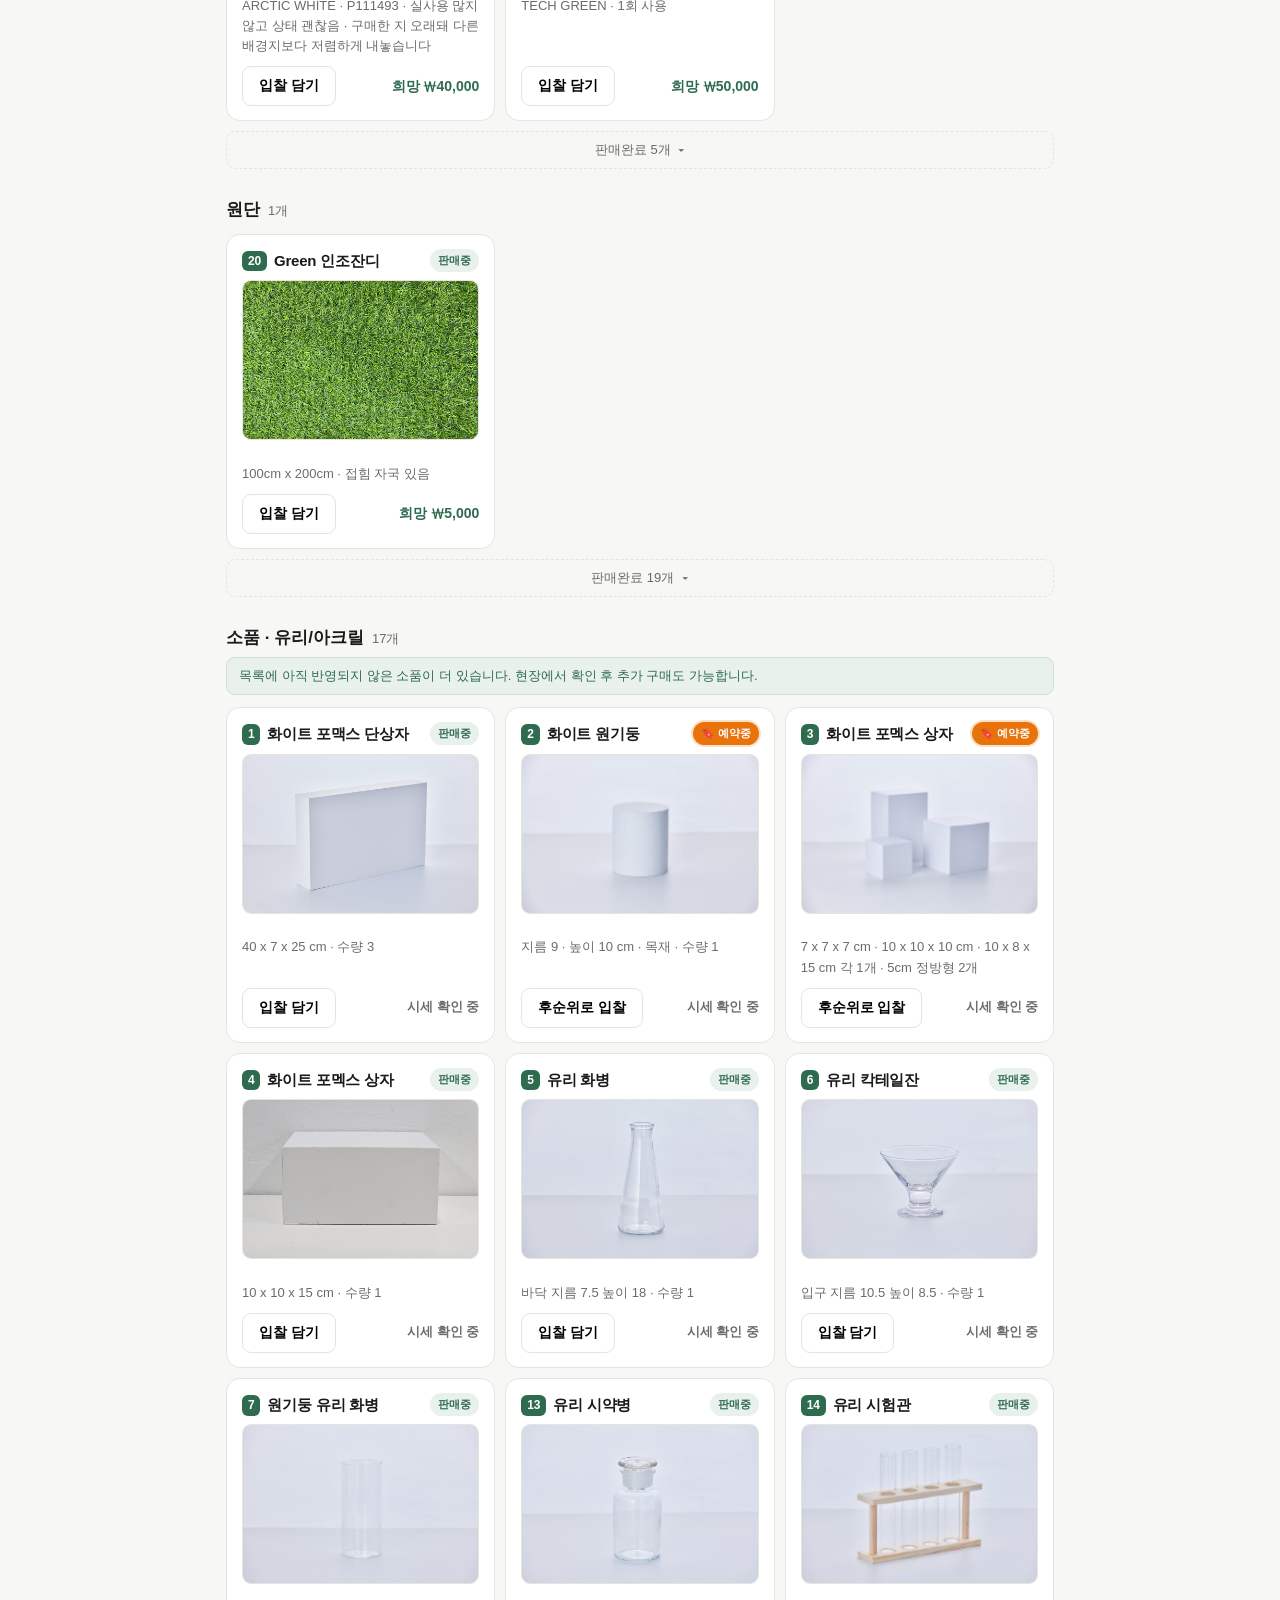
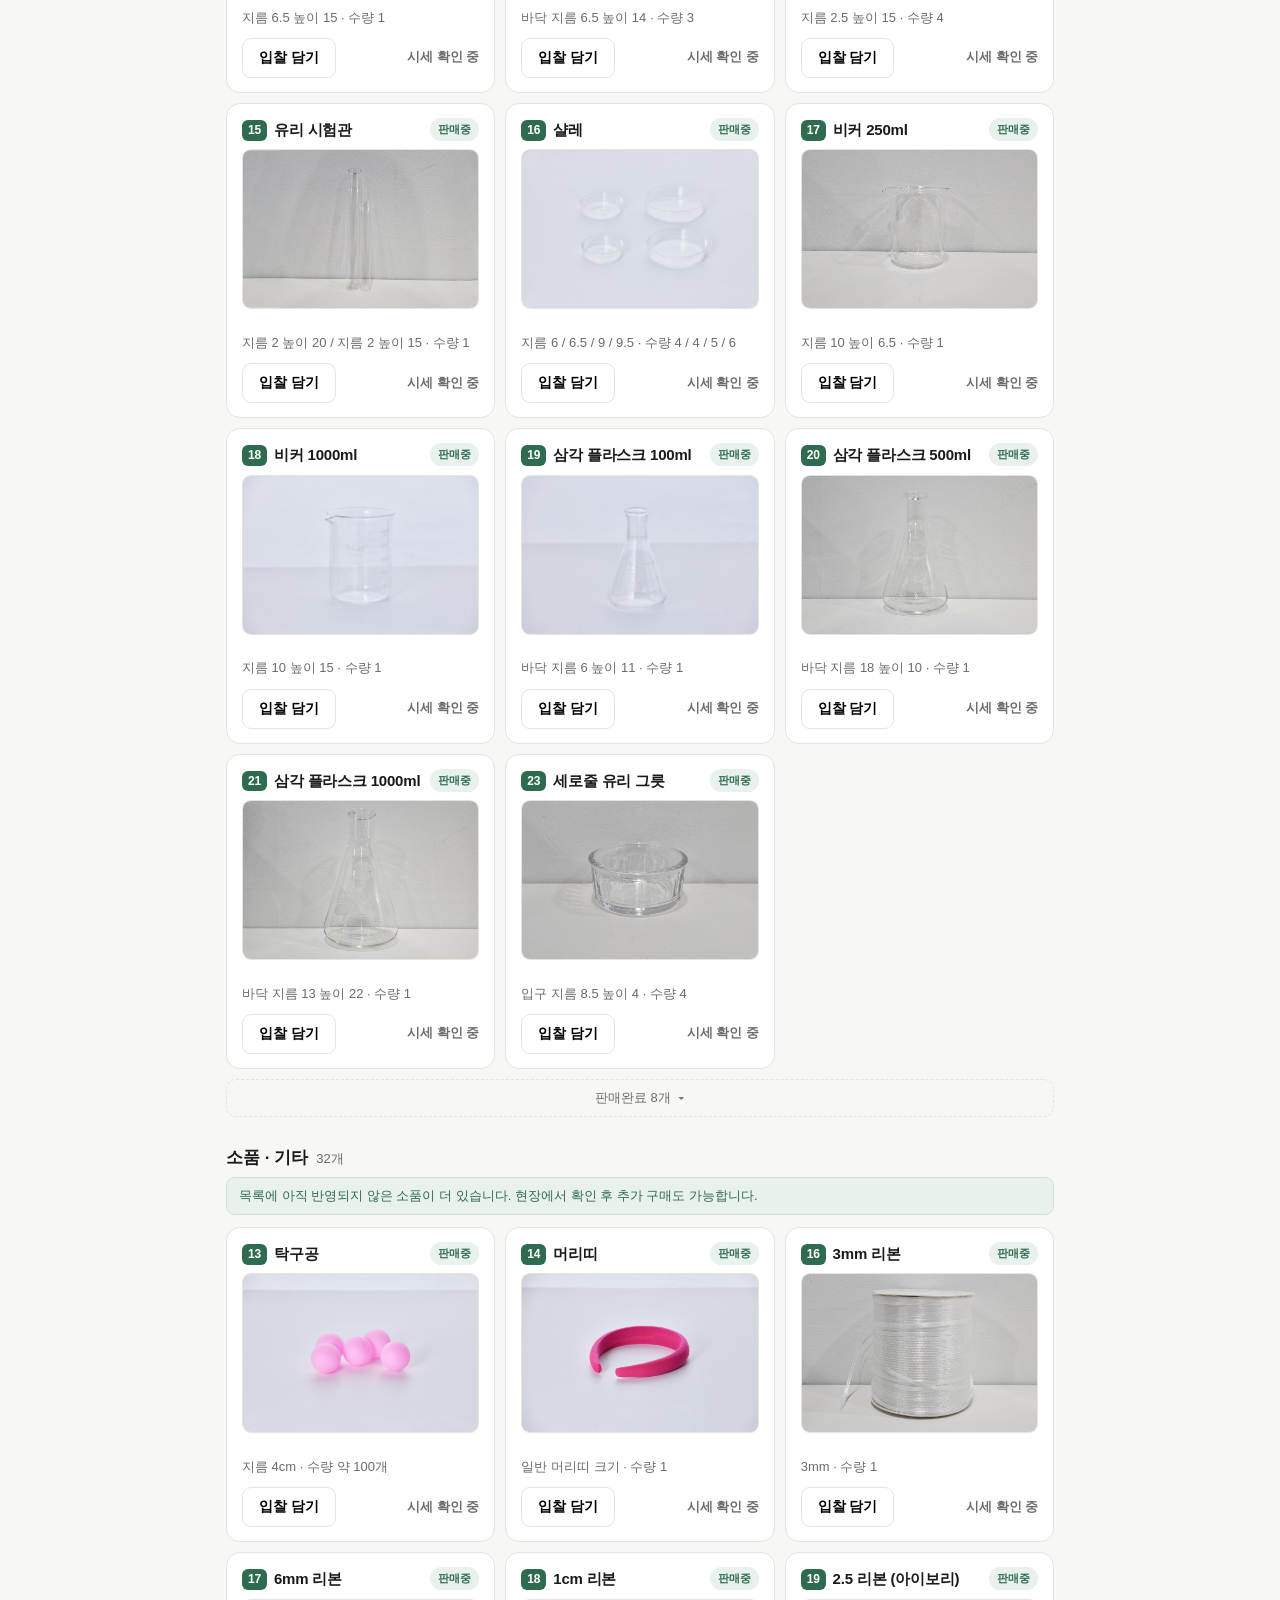
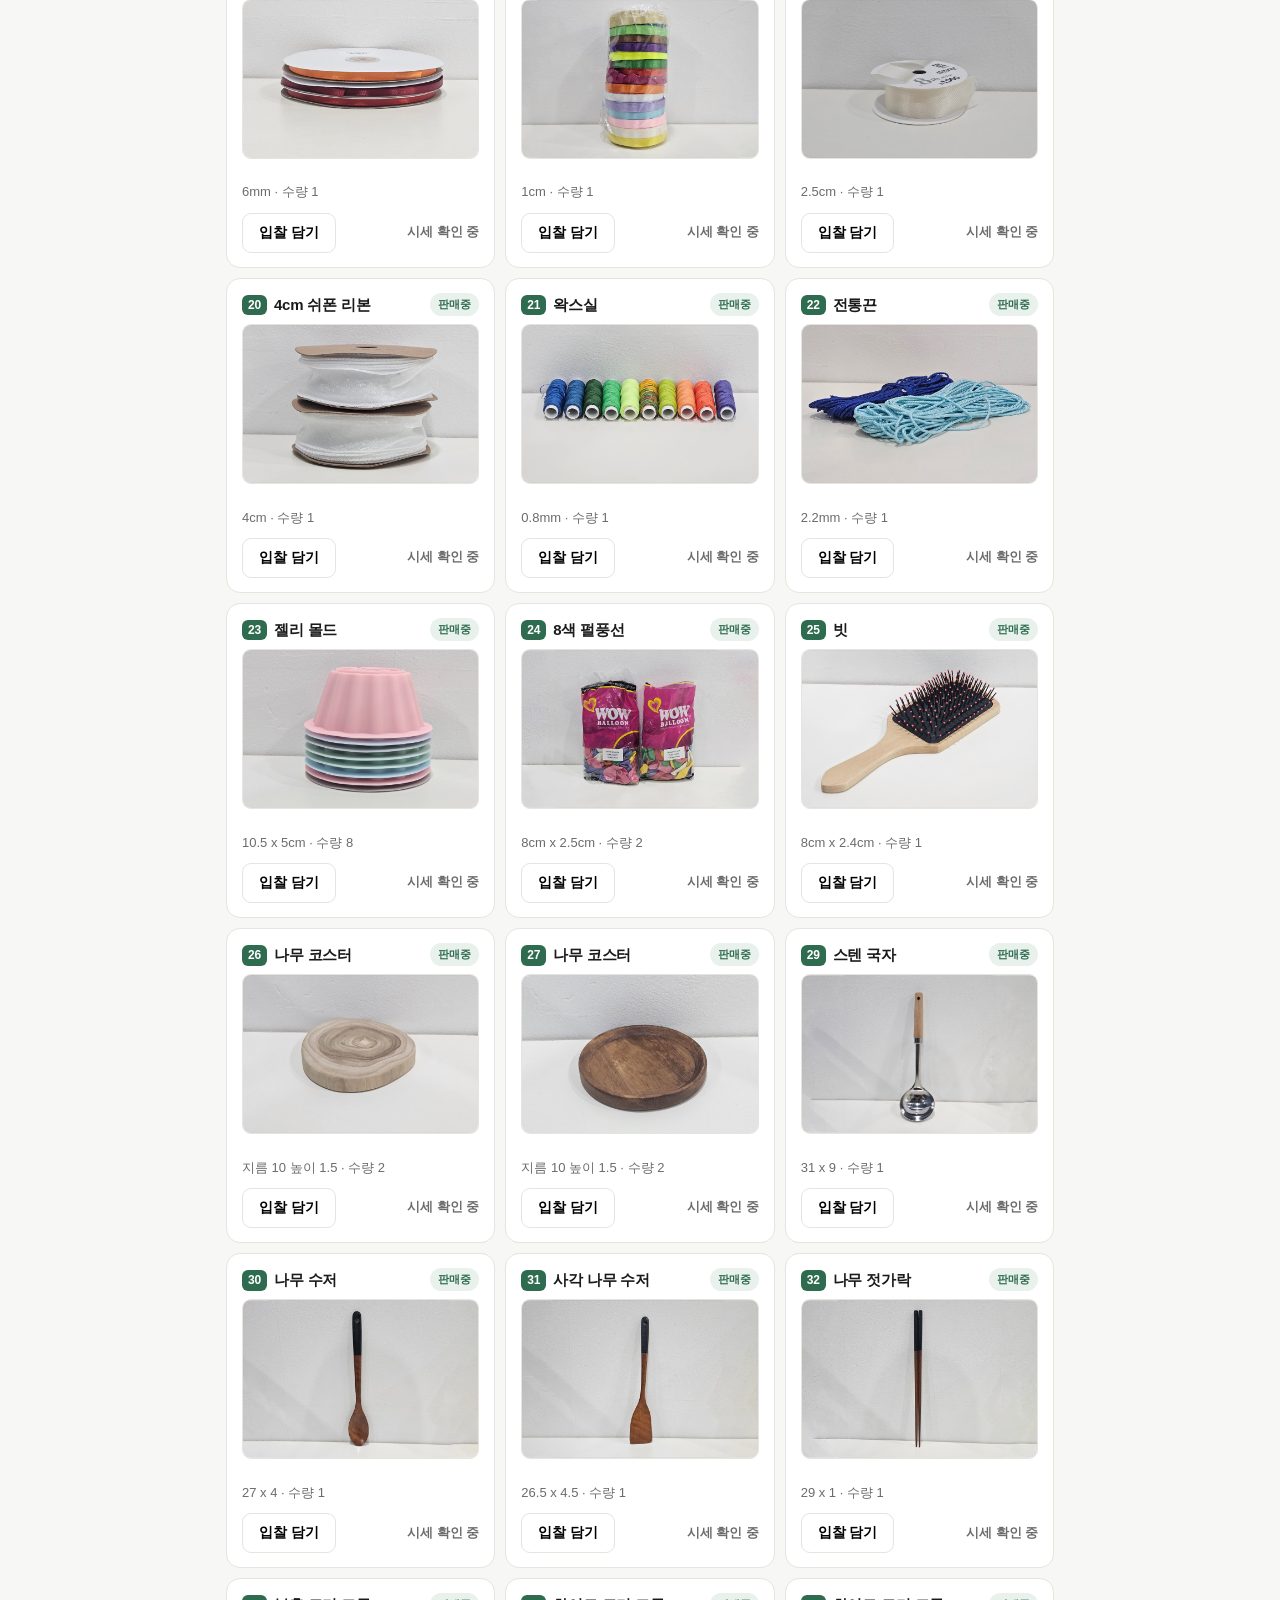
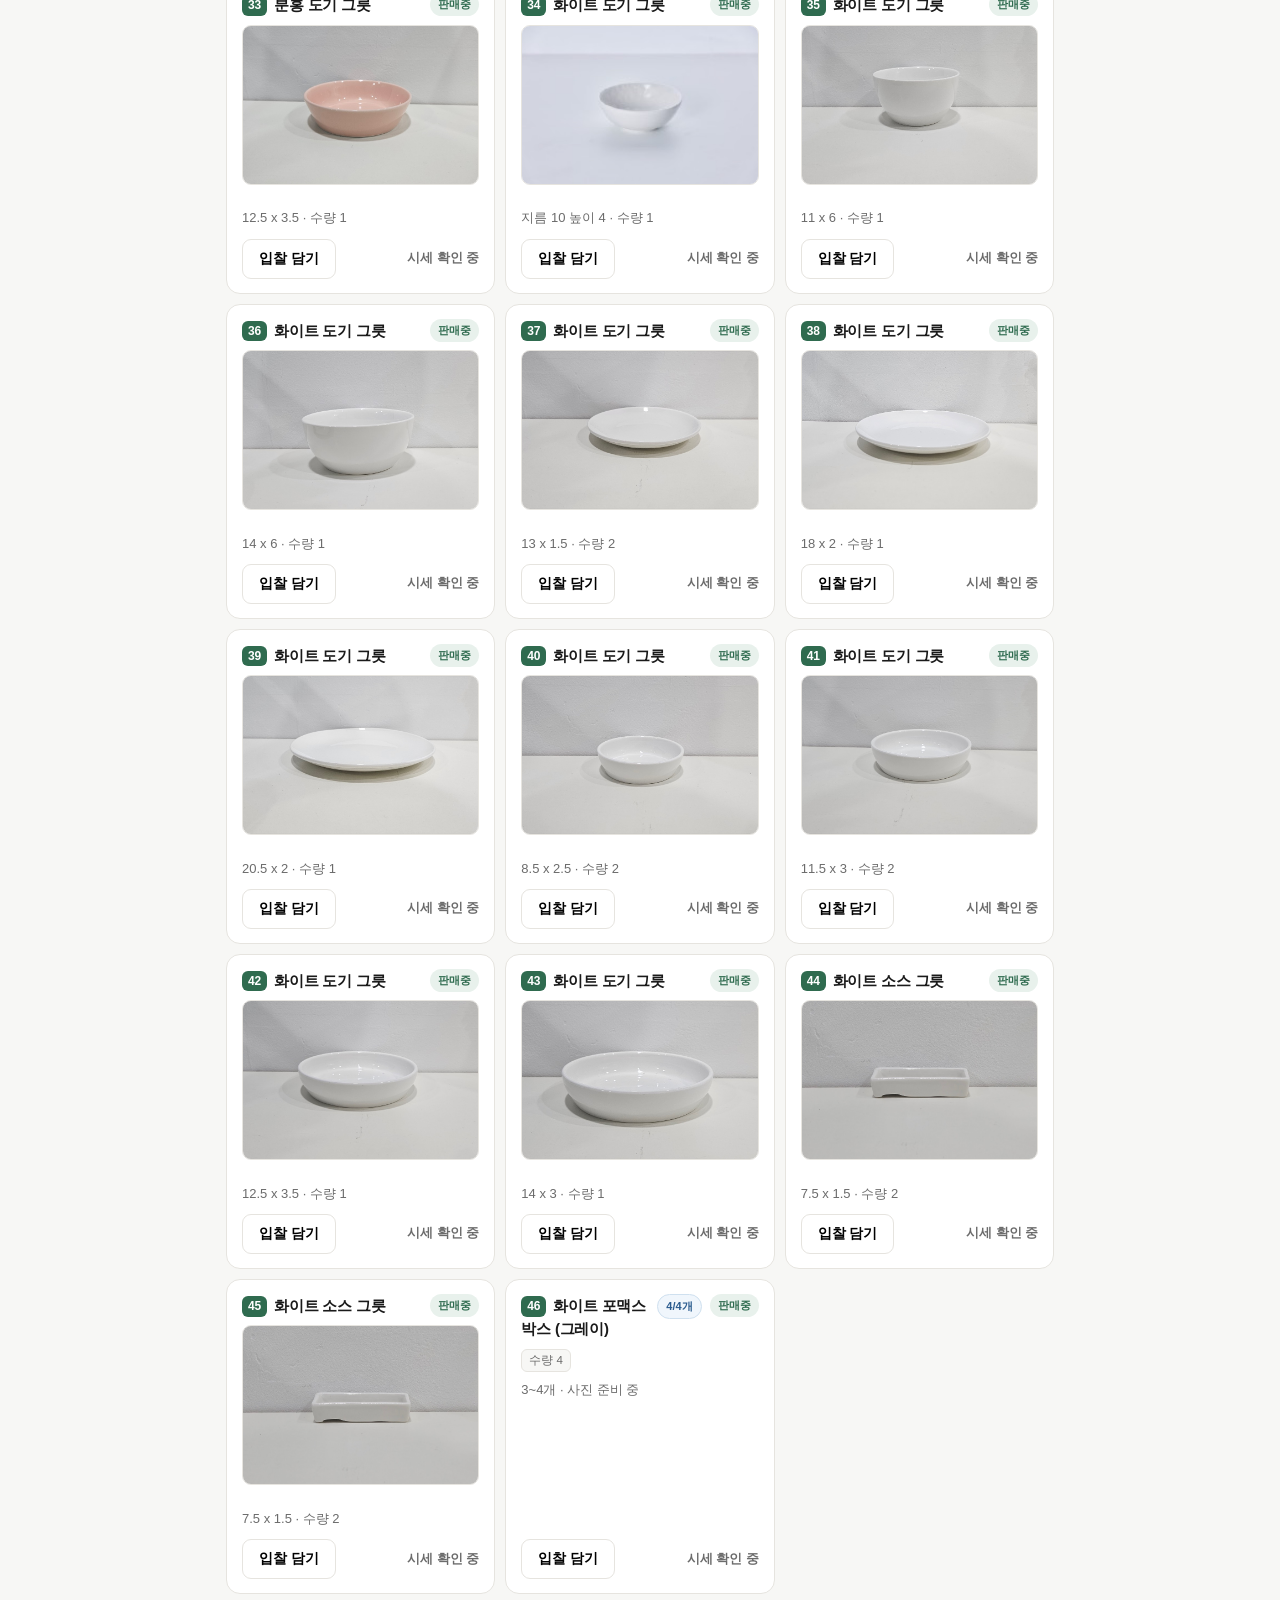
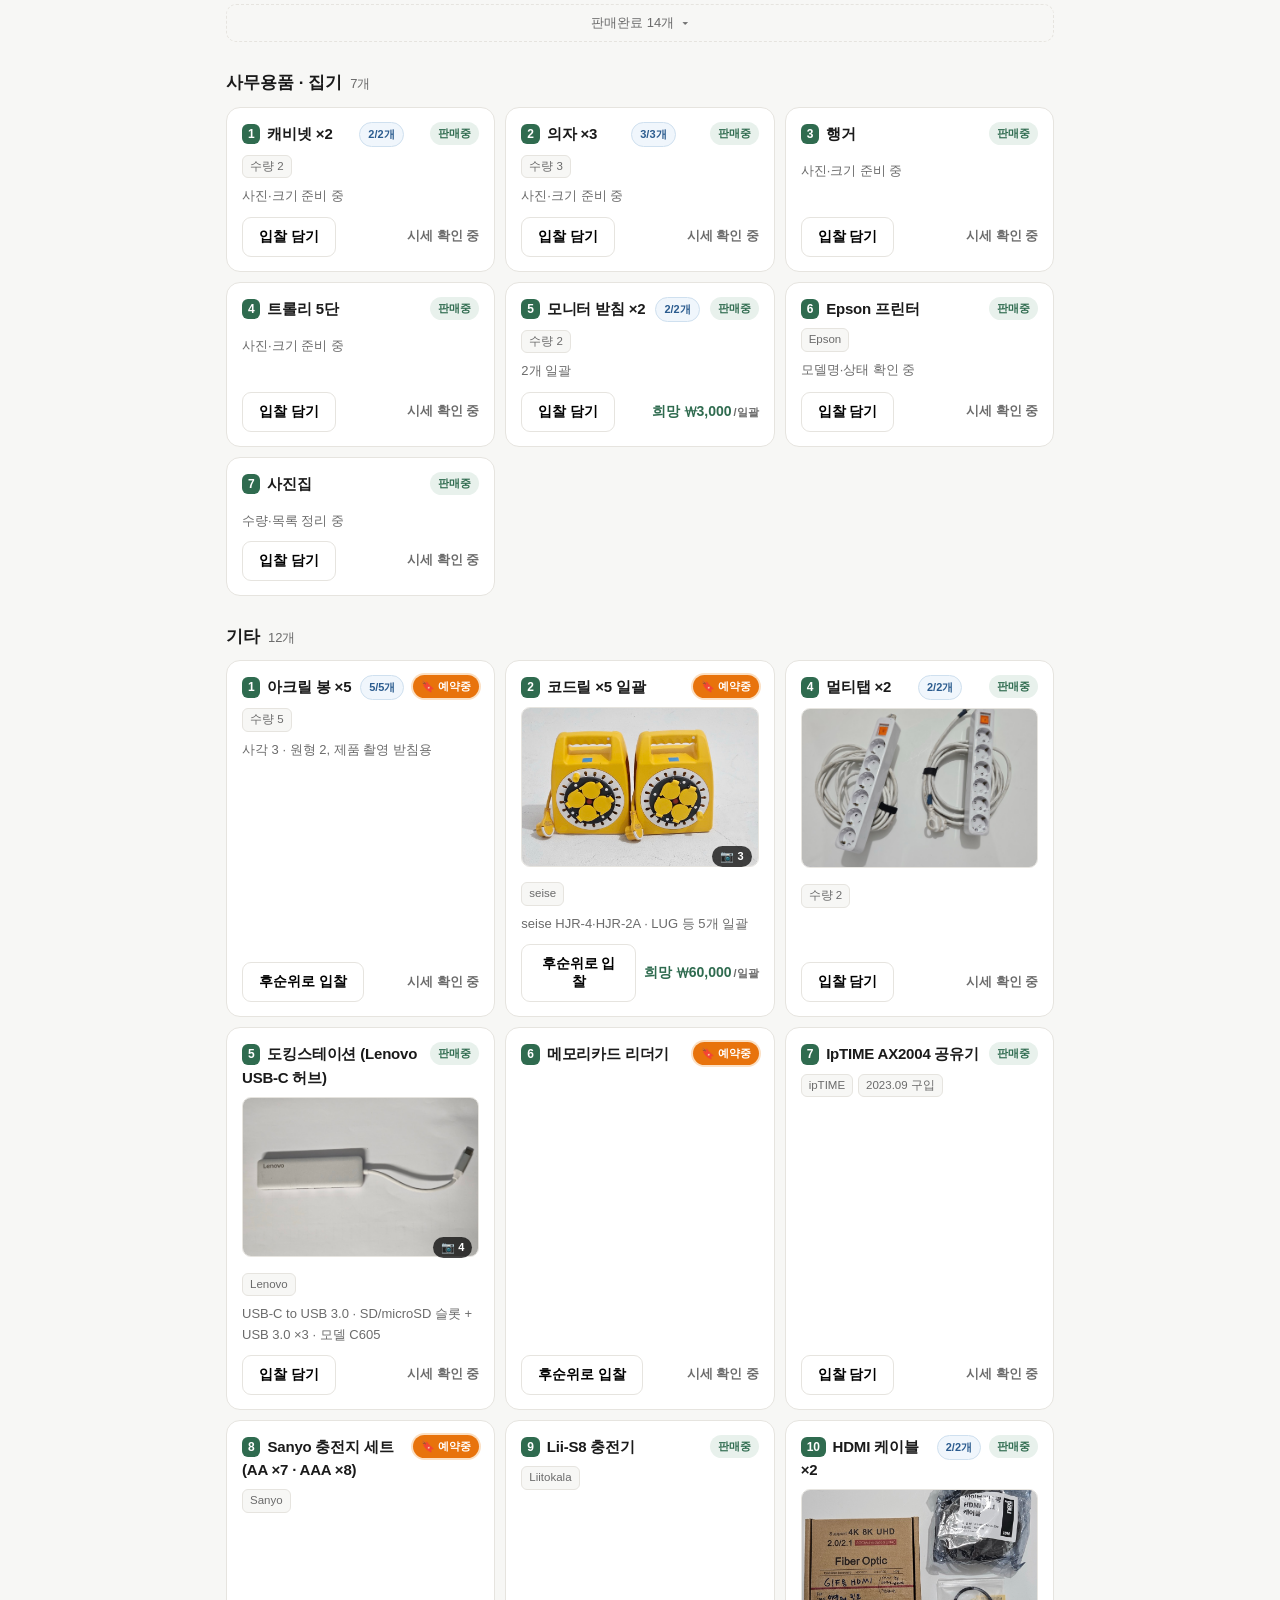
==== commit 634fb0c0: "그립8·조명3 내용 수정 + 구매페이지 남은수량 배지 - grip-8: 연장 1세트만 남음(세트 기준 qty 2·남은 1) · 10만원 - strobe-3: 가방 증정 문구 제거 " ====
--- a/index.html
+++ b/index.html
@@ -175,6 +175,7 @@
   <div class="card ${sel ? "picked" : ""} ${it.status === "sold" ? "sold" : ""} ${it.status === "hold" ? "reserved" : ""}" id="card-${it.id}">
     <div class="card-top">
       <h3><span class="pnum">${it.num}</span>${it.name}</h3>
+      ${!soldish && (it.qty || 1) > 1 ? `<span class="badge qtyb">${remainOf(it)}/${it.qty}개</span>` : ""}
       <span class="badge ${it.status}">${STATUS_LABEL[it.status]}</span>
     </div>
     ${thumbs.length
@@ -274,7 +275,7 @@
     return `
     <div class="bid-item" data-id="${id}">
       <span class="bname"><span class="pnum">${it.num}</span>${it.name}${it.ask ? `<small>희망 ₩${it.ask.toLocaleString("ko-KR")}${it.askUnit ? " /" + it.askUnit : ""}</small>` : ""}</span>
-      <select class="bid-qty" title="수량">${Array.from({ length: it.qty || 1 }, (_, i) =>
+      <select class="bid-qty" title="수량">${Array.from({ length: remainOf(it) || 1 }, (_, i) =>
         `<option value="${i + 1}">${i + 1}개</option>`).join("")}</select>
       <input type="text" inputmode="numeric" class="bid-price" value="${it.ask ? it.ask.toLocaleString("ko-KR") : ""}" placeholder="희망가">
       <span class="won">원</span>
--- a/assets/css/sale.css
+++ b/assets/css/sale.css
@@ -132,6 +132,7 @@
   .badge.sale { background: var(--accent-soft); color: var(--accent); }
   .badge.hold { background: #e8730c; color: #fff; box-shadow: 0 0 0 2px #fbe0c4; }
   .badge.sold { background: #eee; color: #6a6a6a; }
+  .badge.qtyb { background: #f0f6fc; color: #2b5c8f; border: 1px solid #cfe0ef; }
   .meta { display: flex; flex-wrap: wrap; gap: 5px; }
   .tag { font-size: 11.5px; color: var(--sub); background: var(--bg); border: 1px solid var(--line); border-radius: 6px; padding: 2px 7px; }
   .tag.partial { color: #8a5a10; background: #fdf3e3; border-color: #f0dcbb; font-weight: 600; }
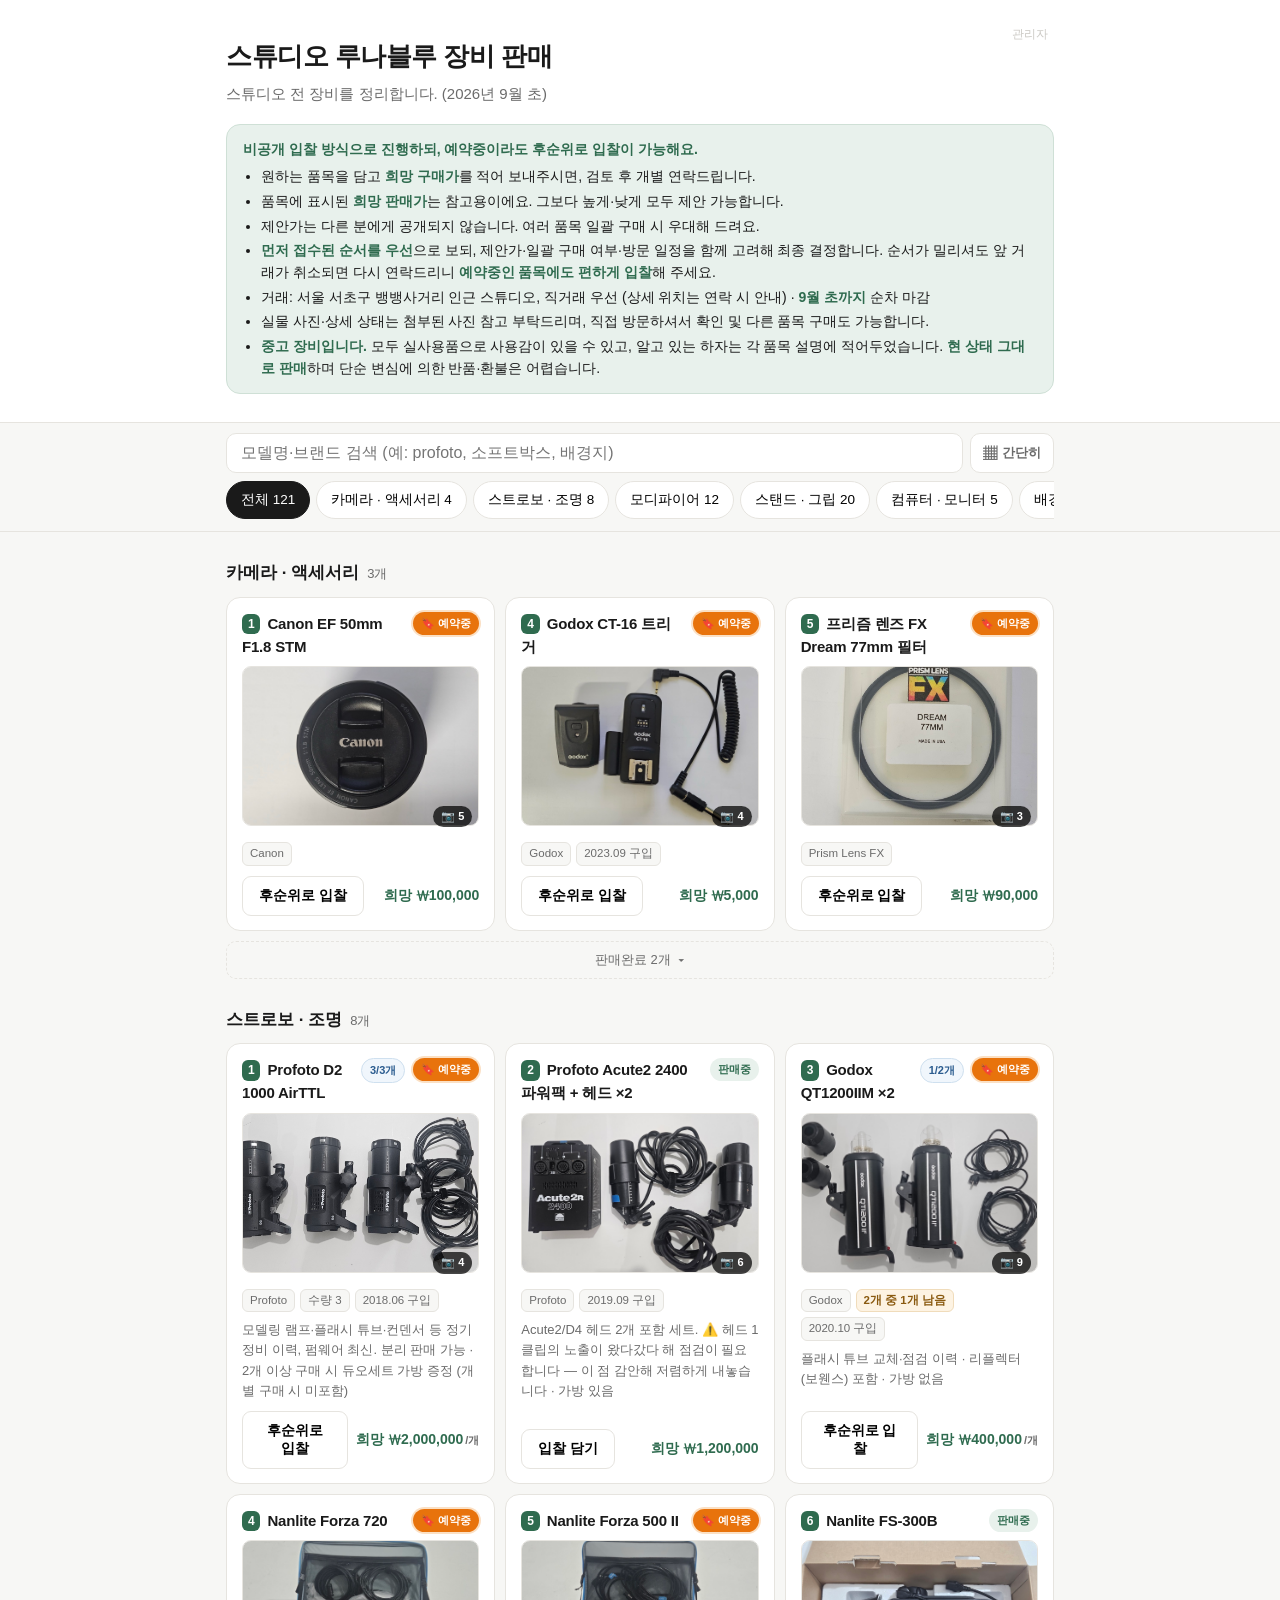
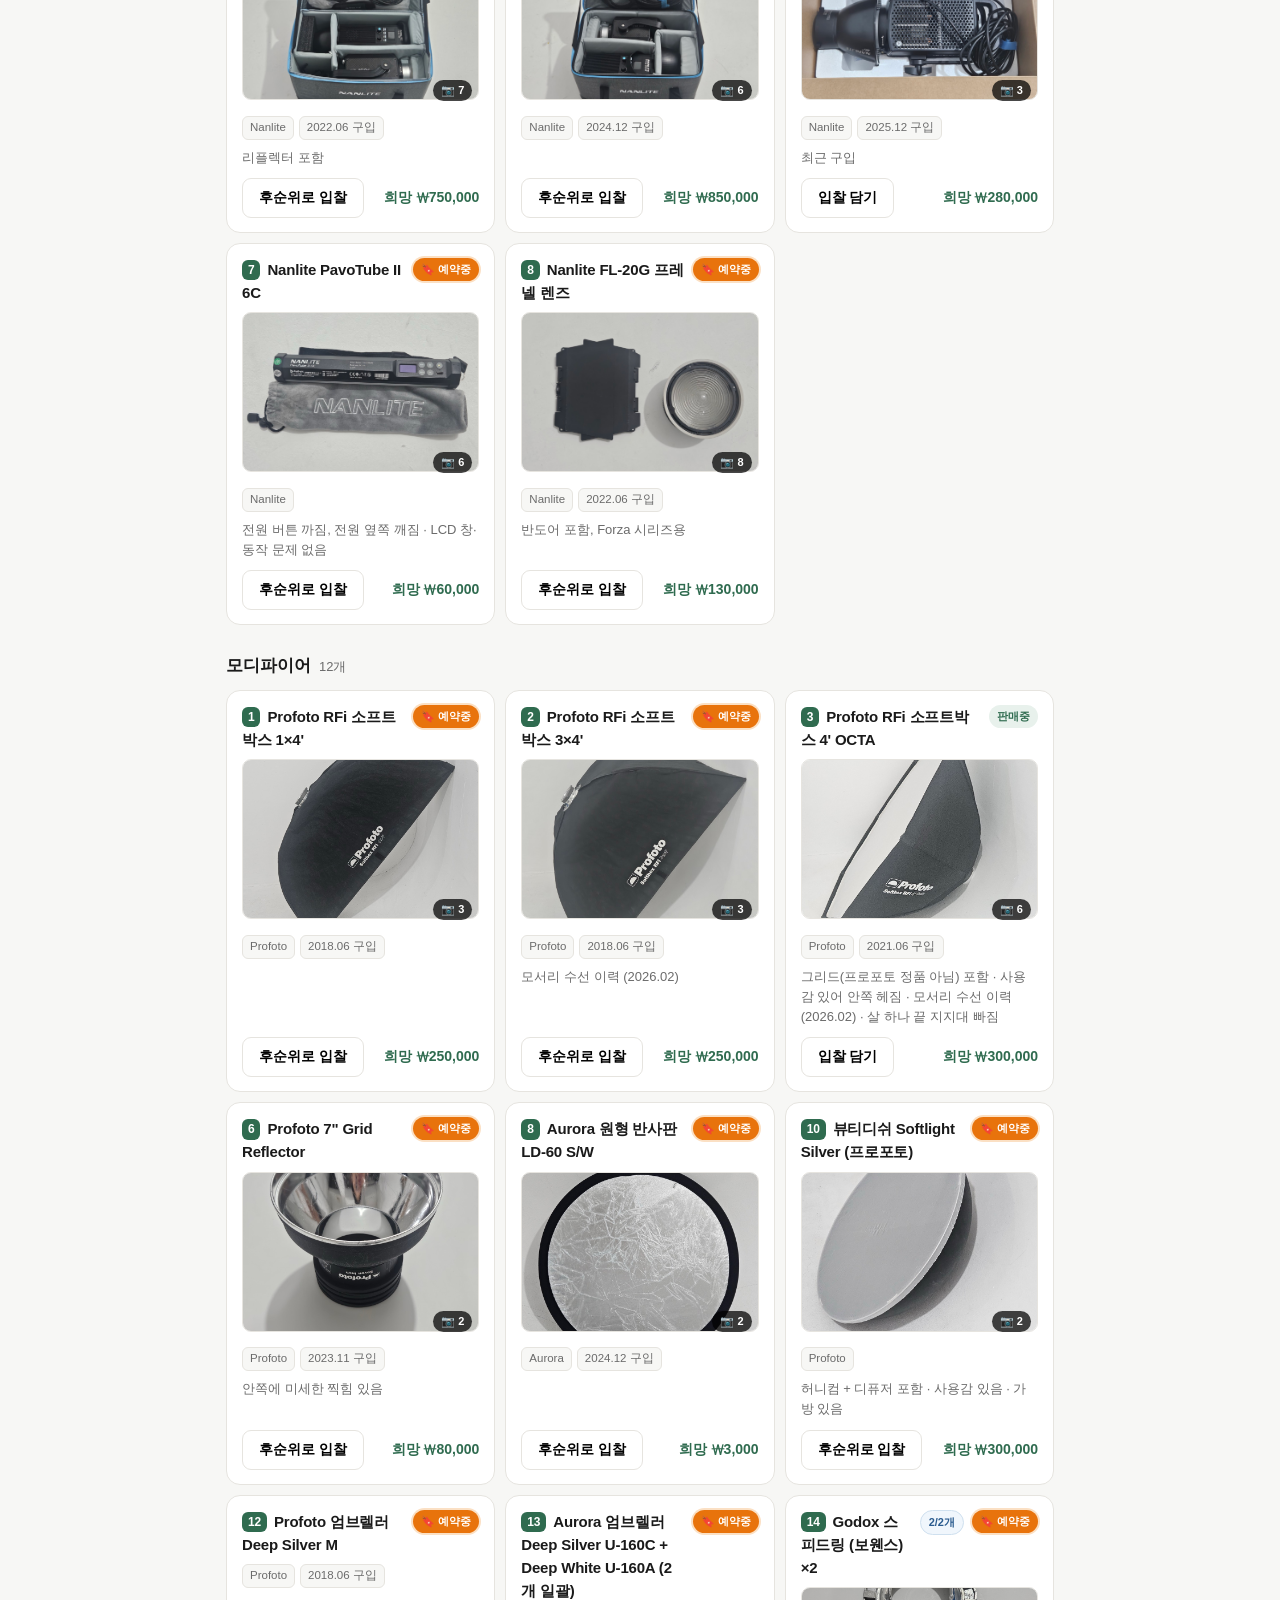
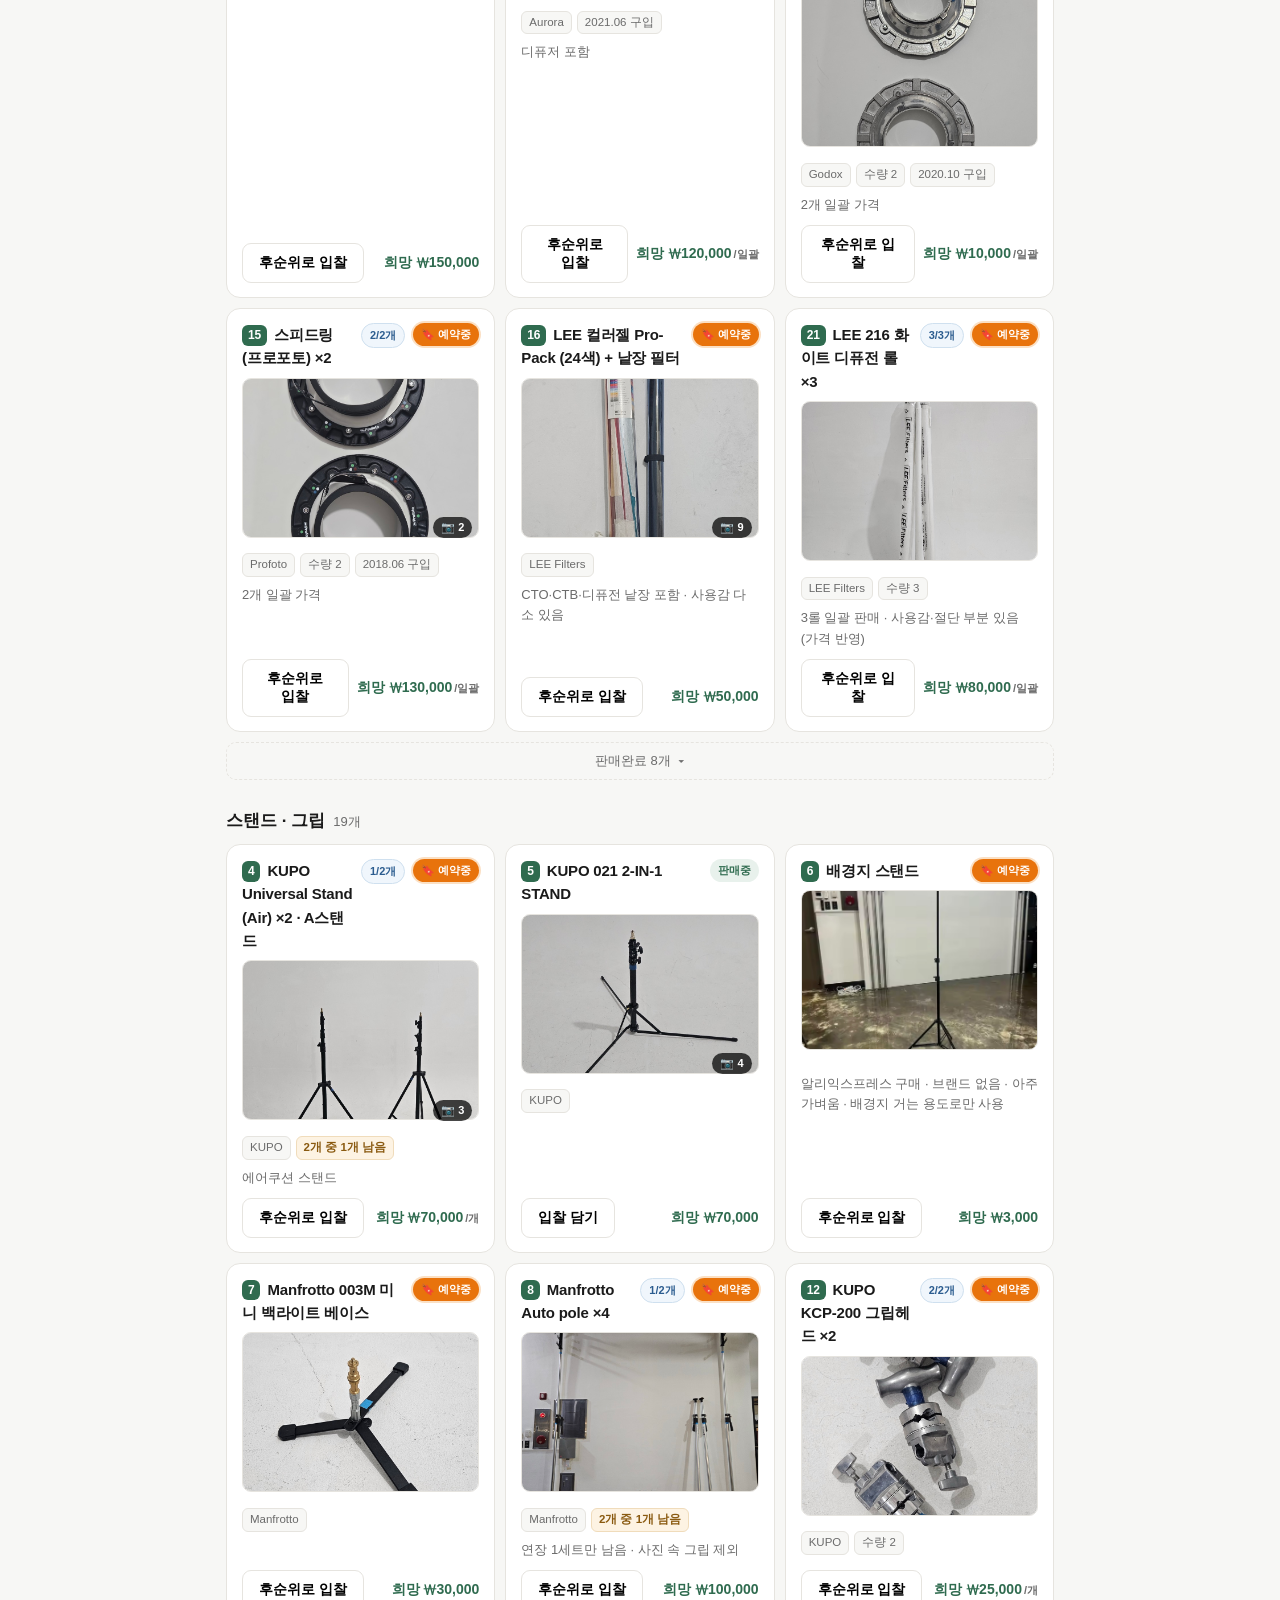
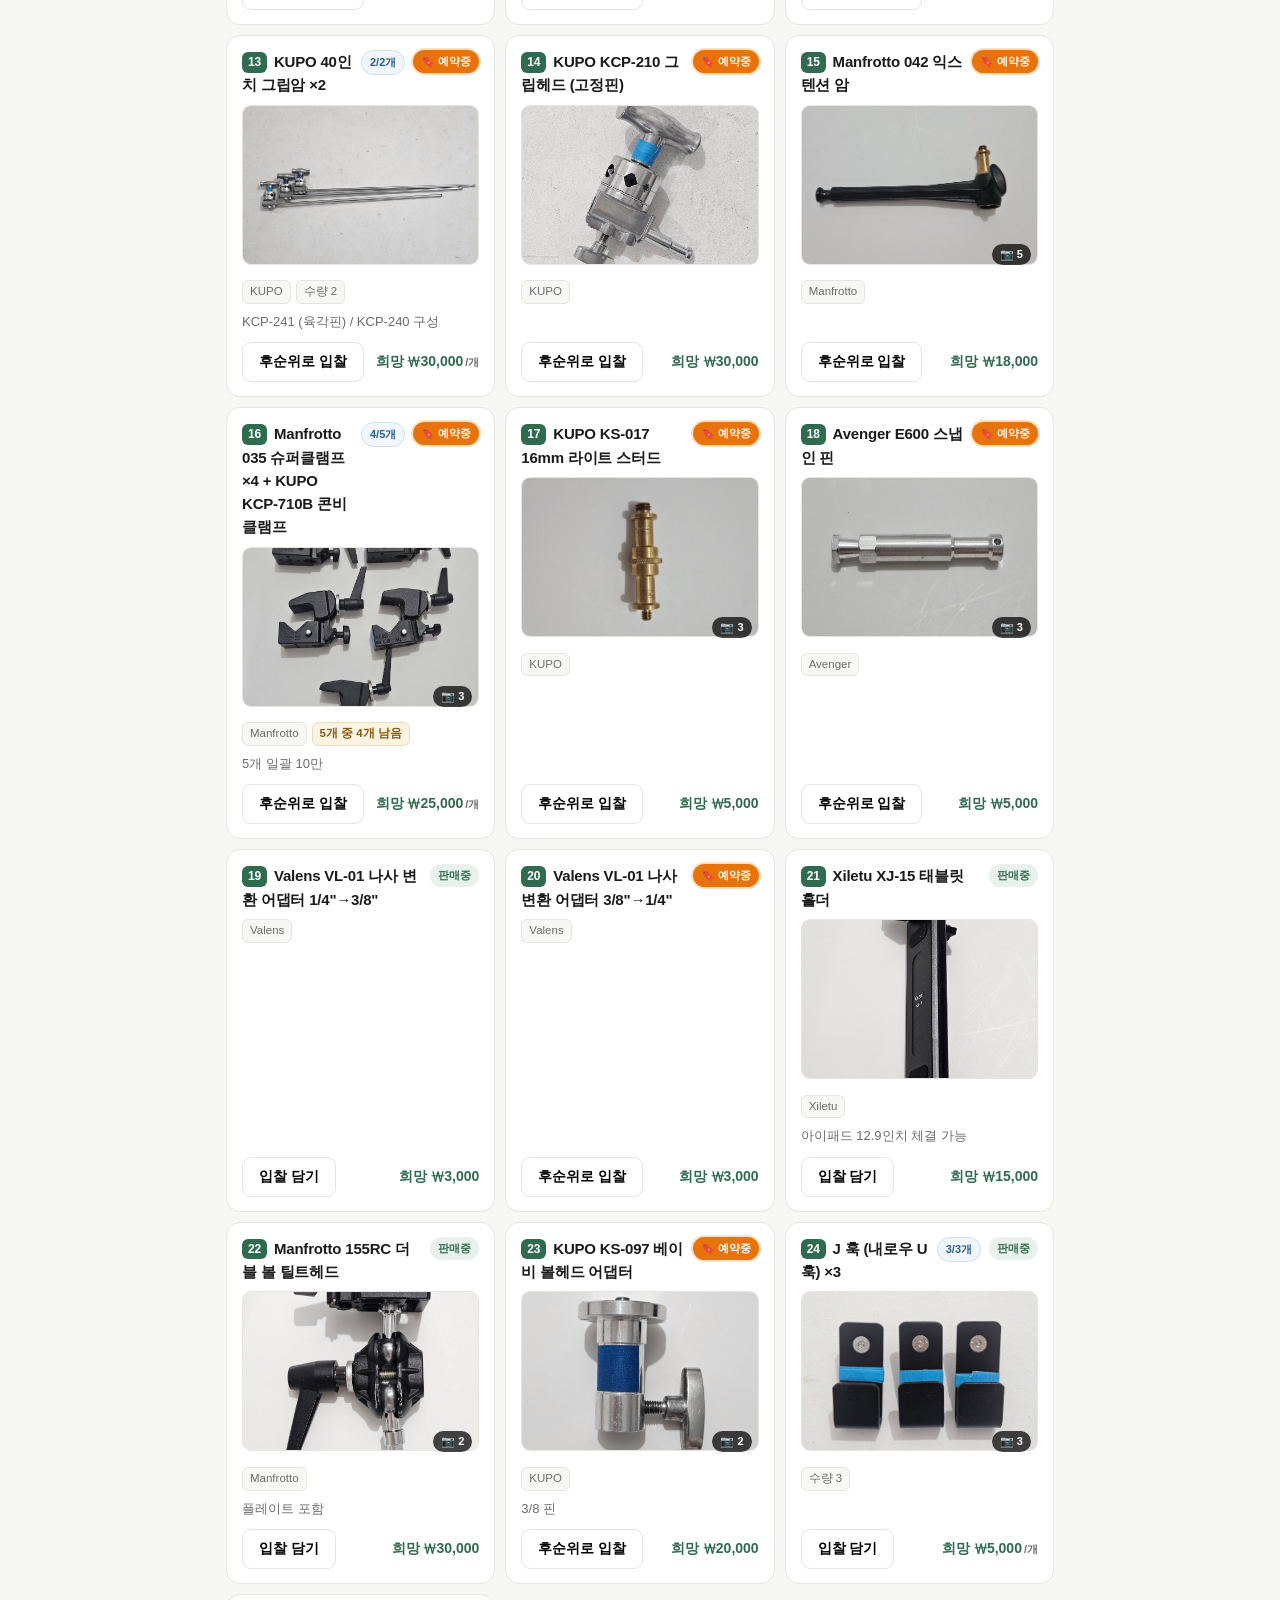
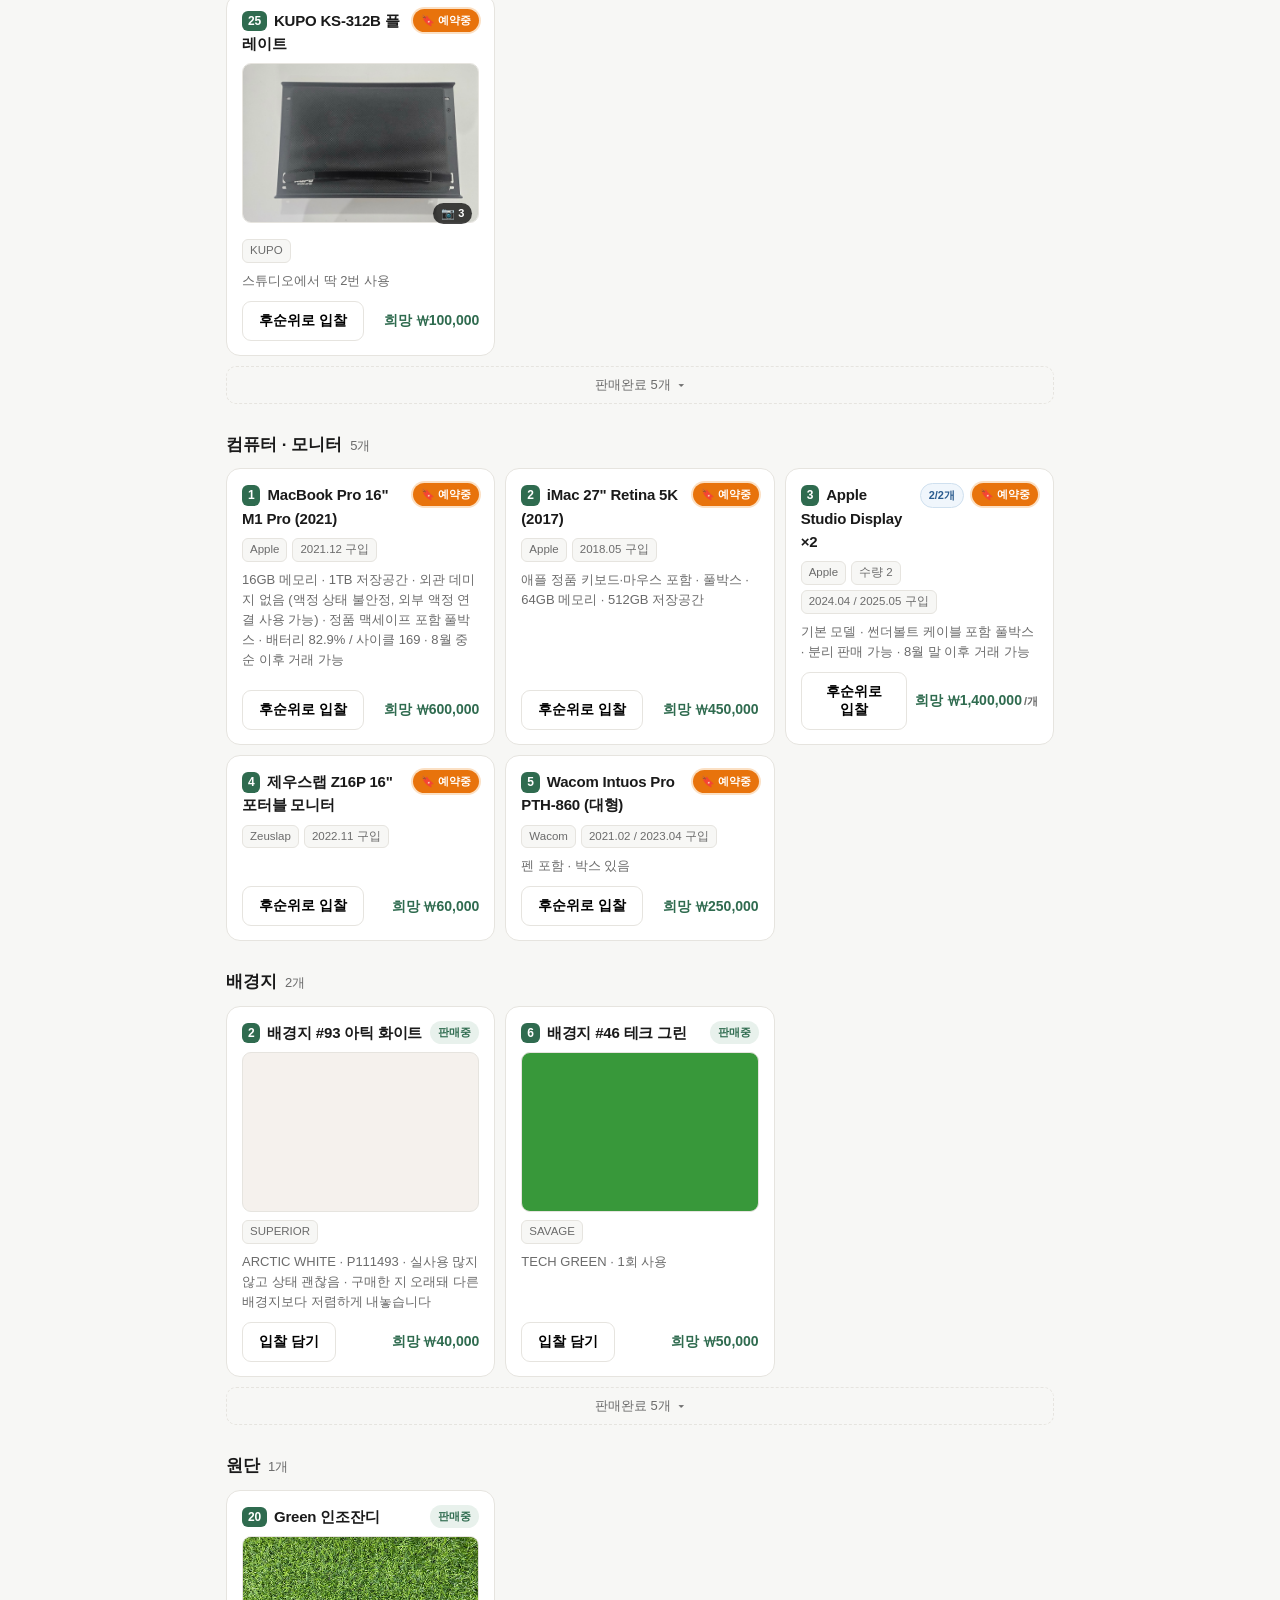
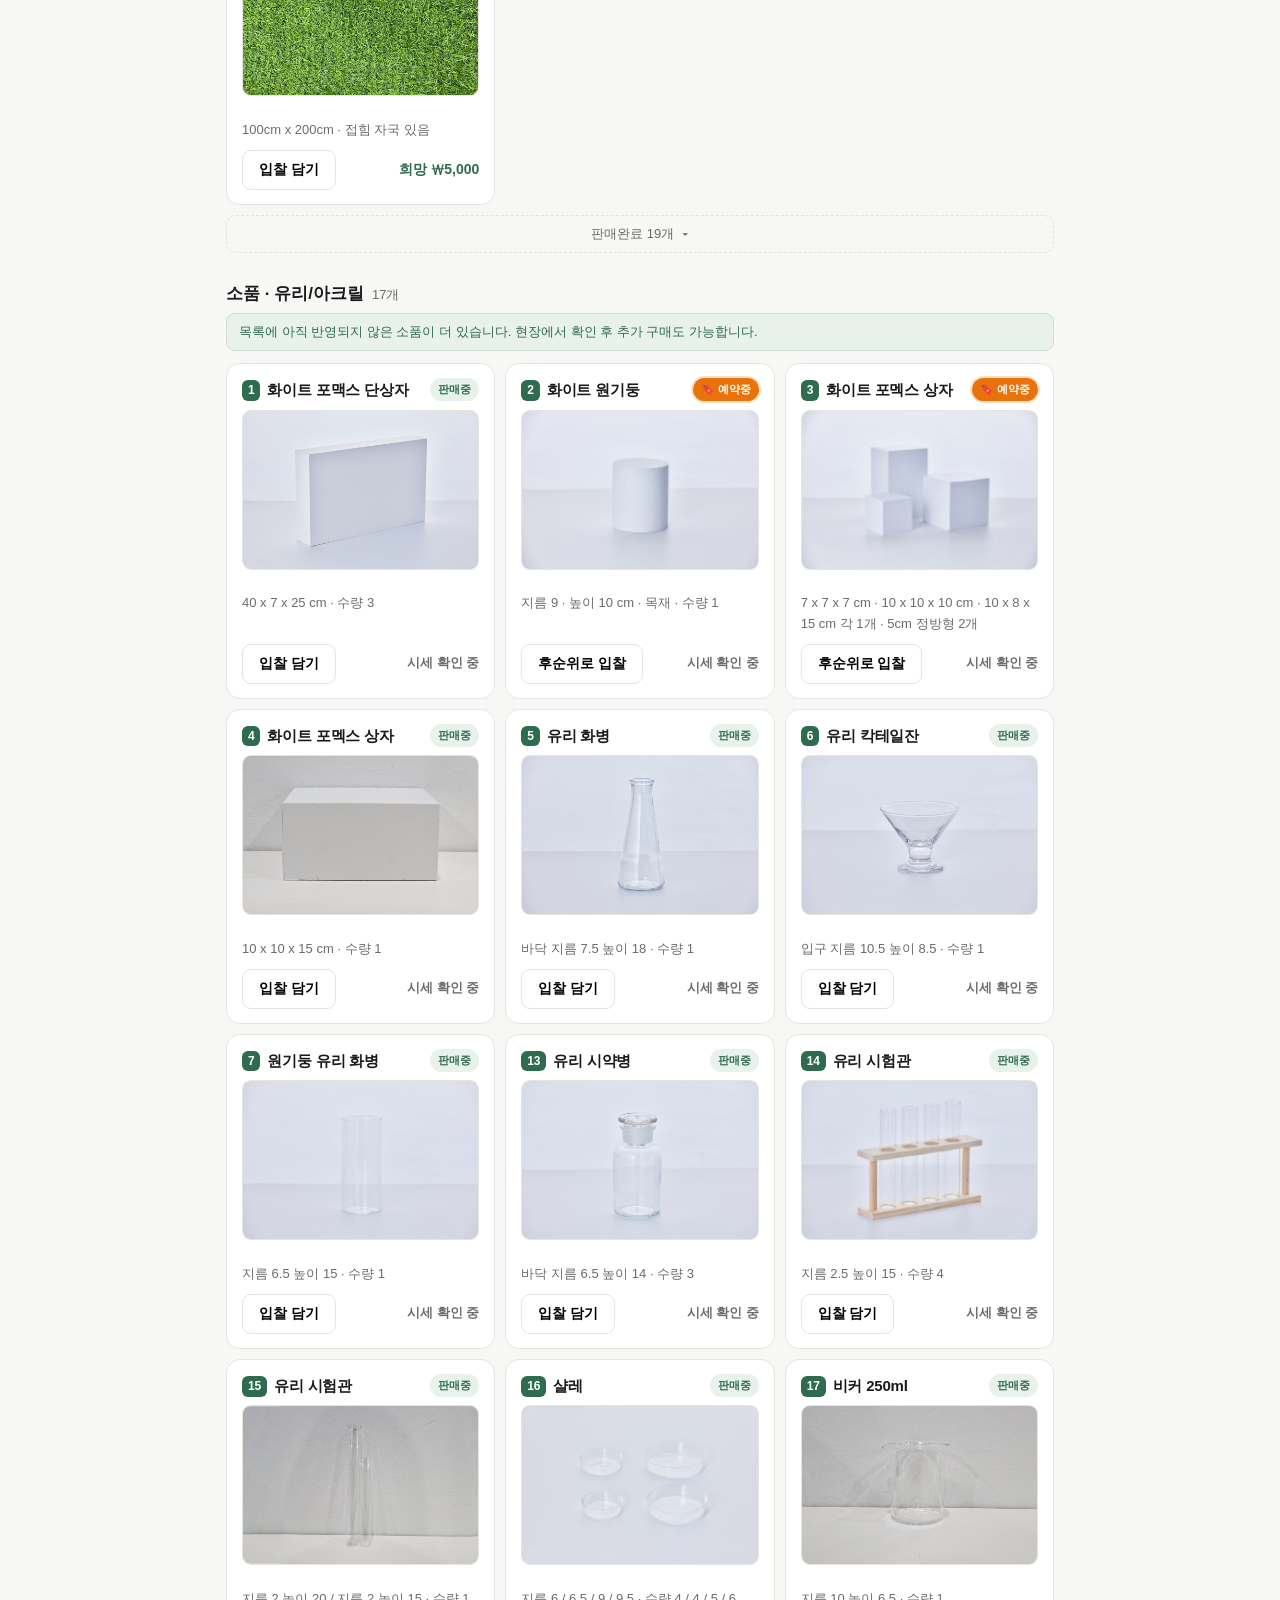
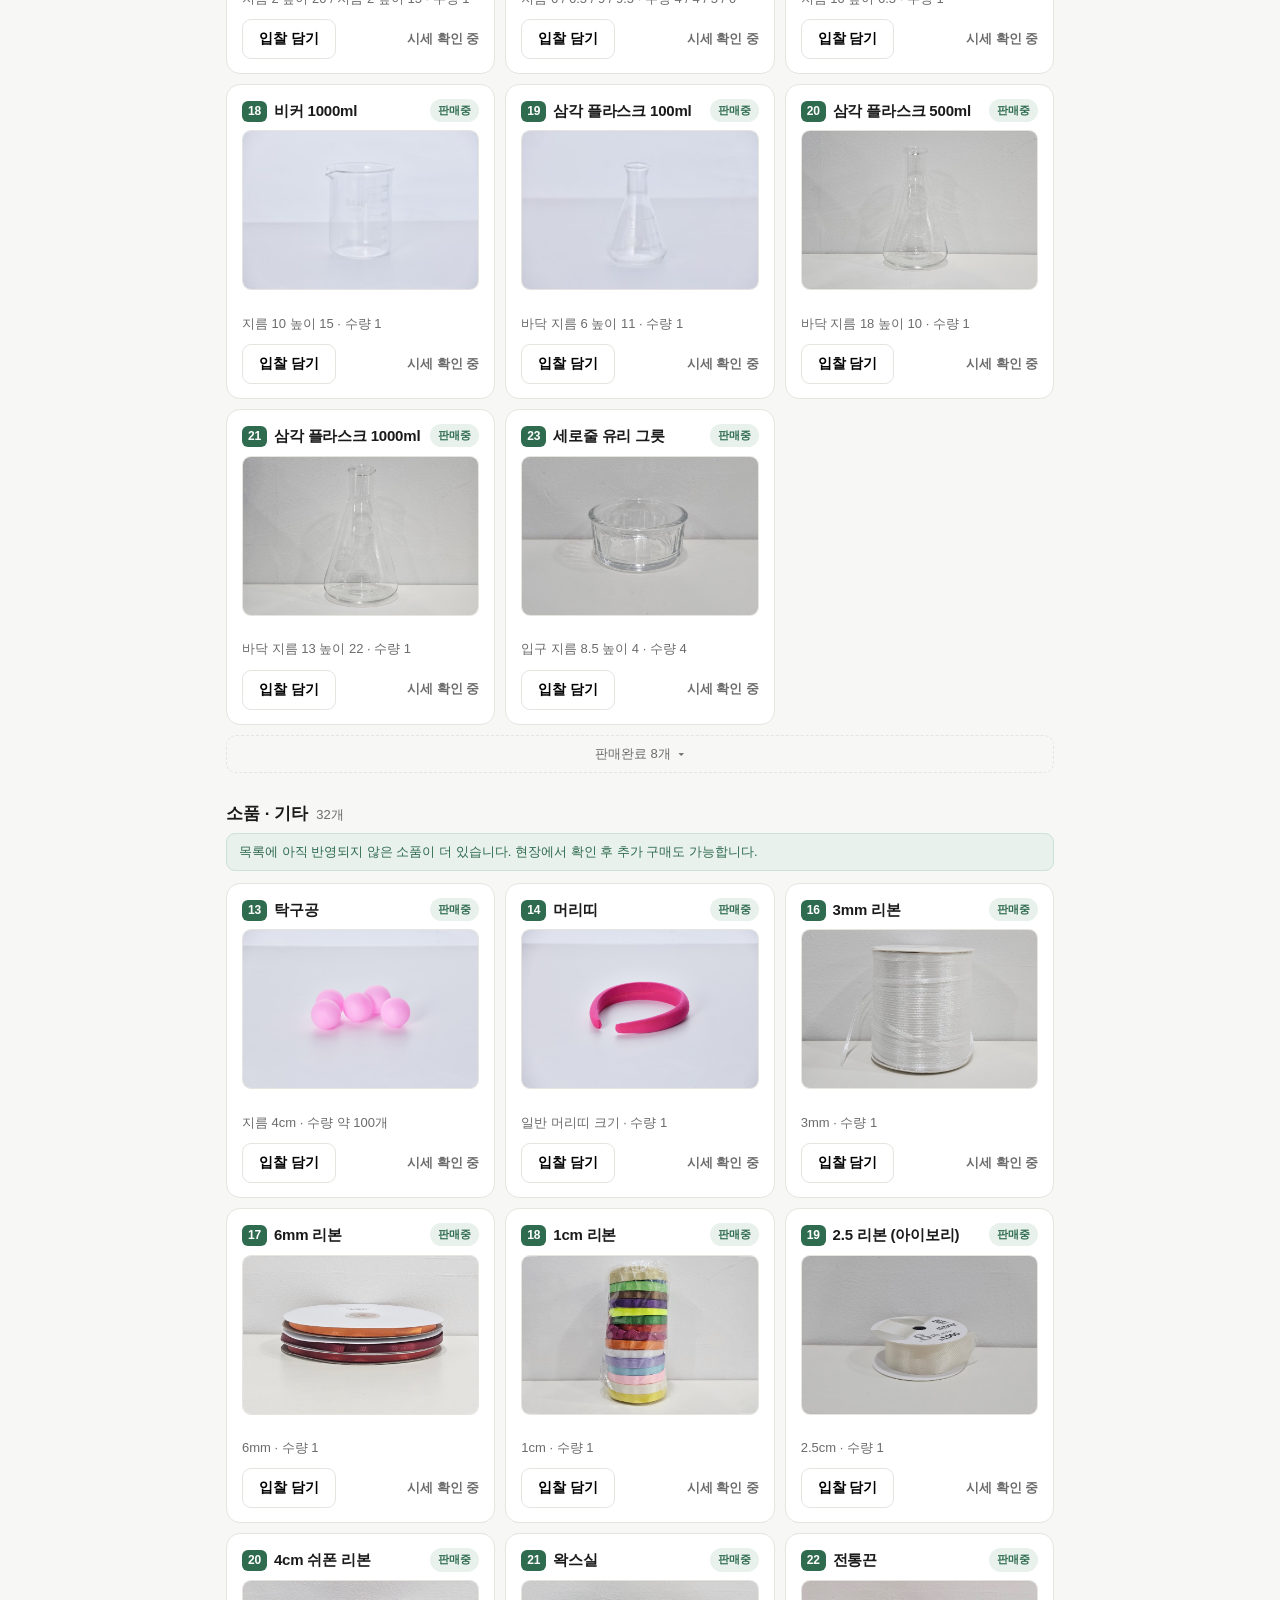
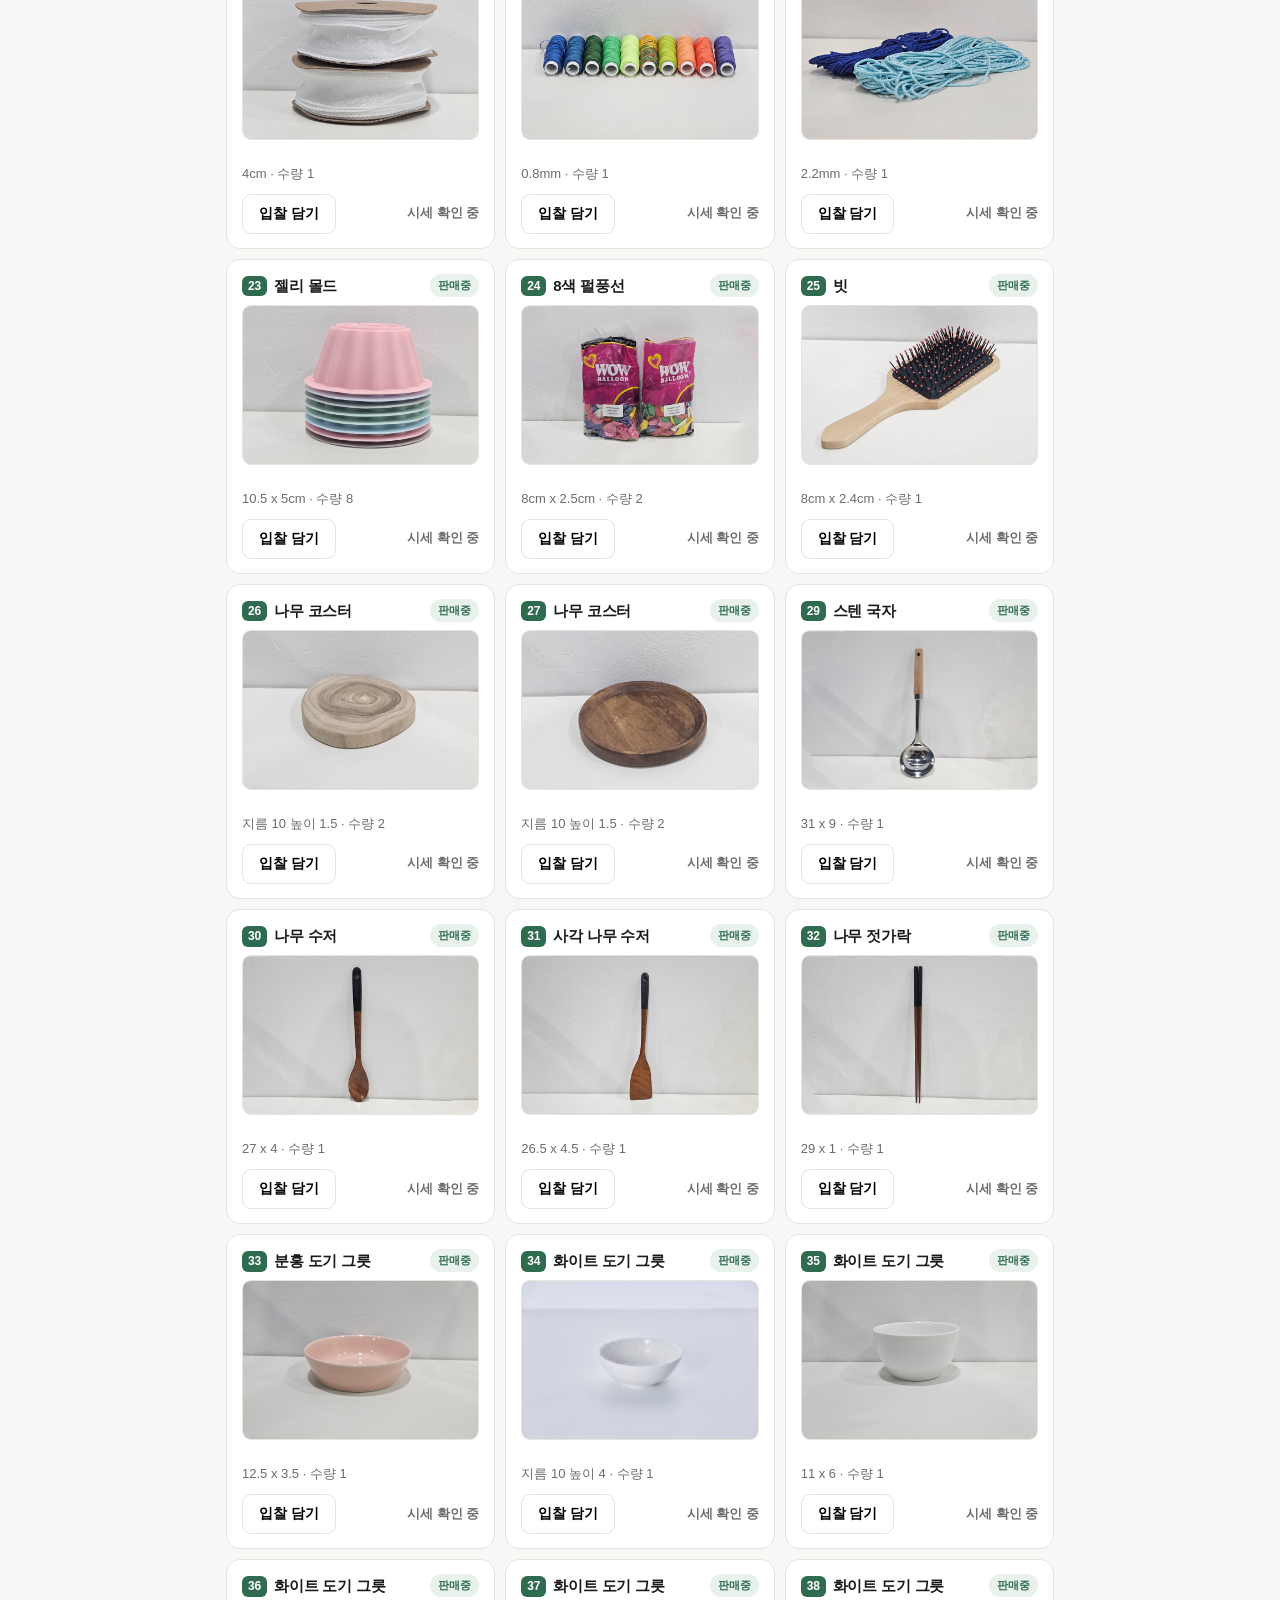
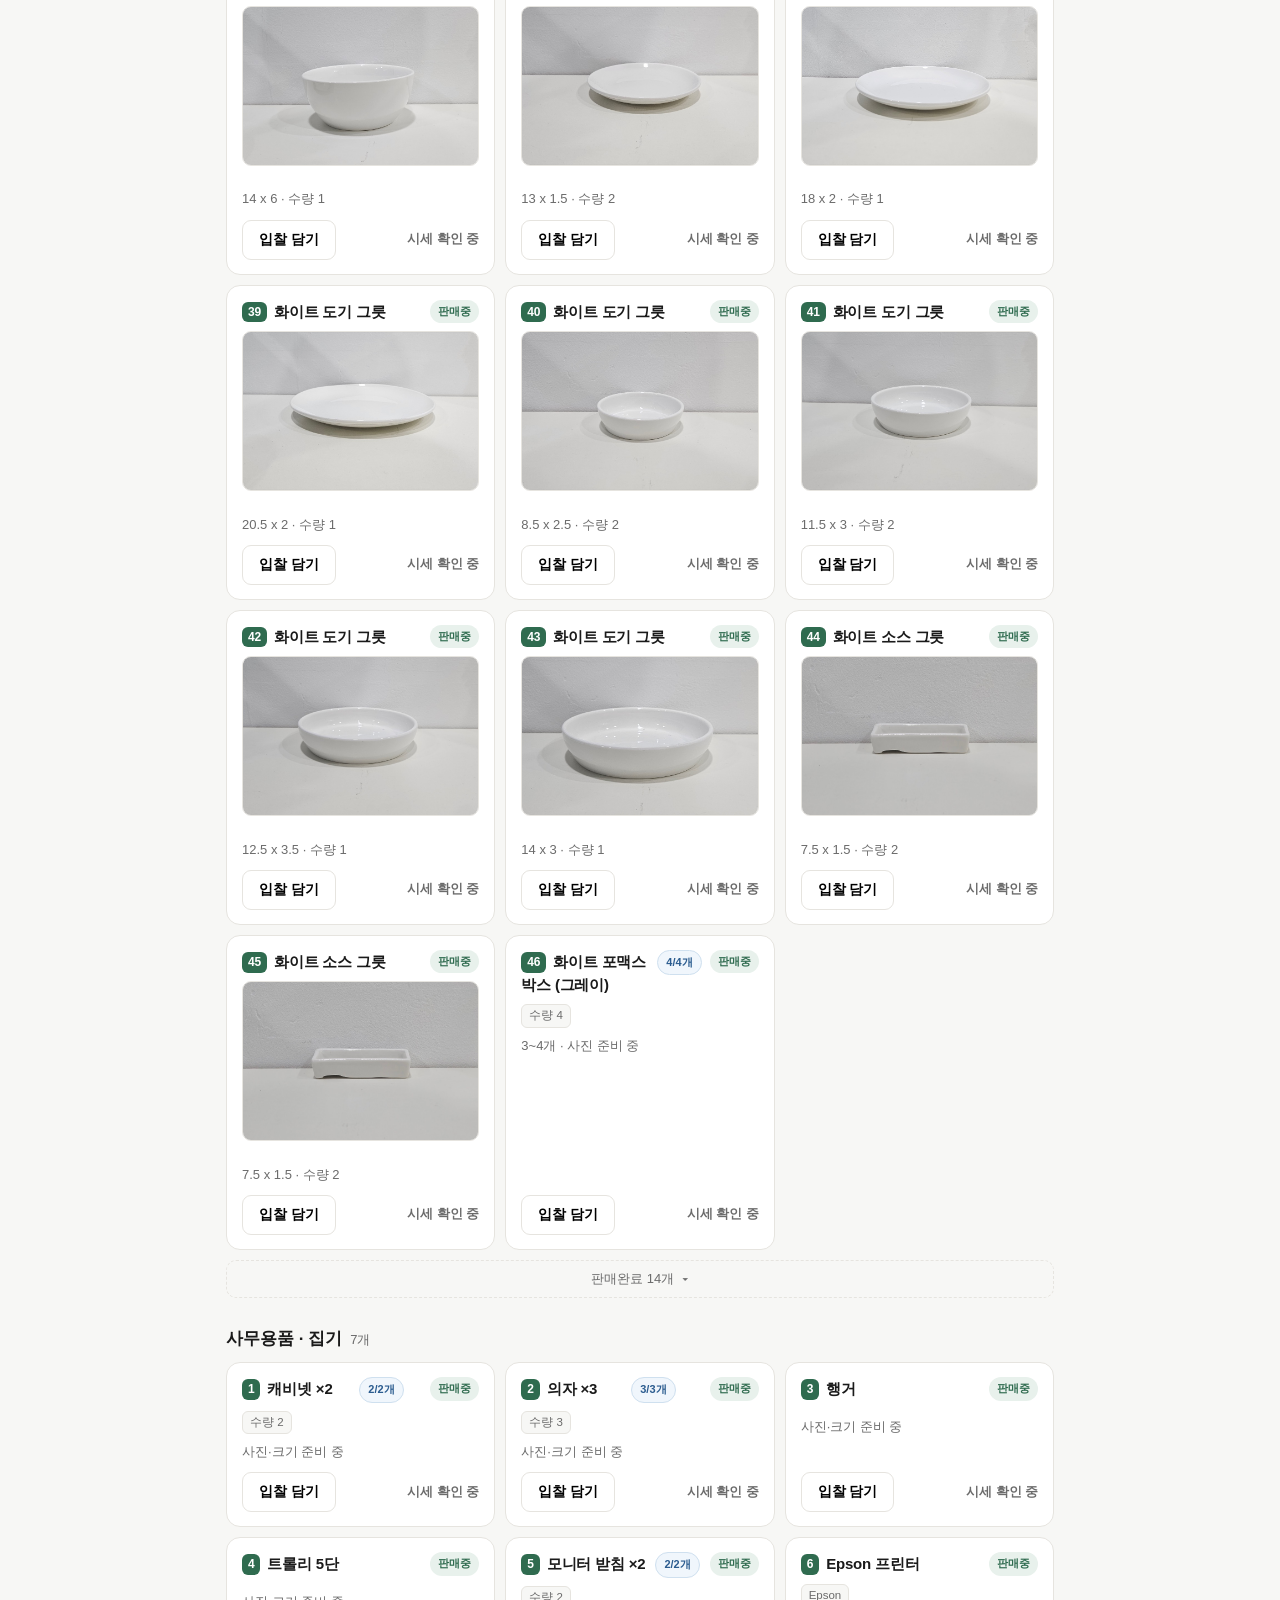
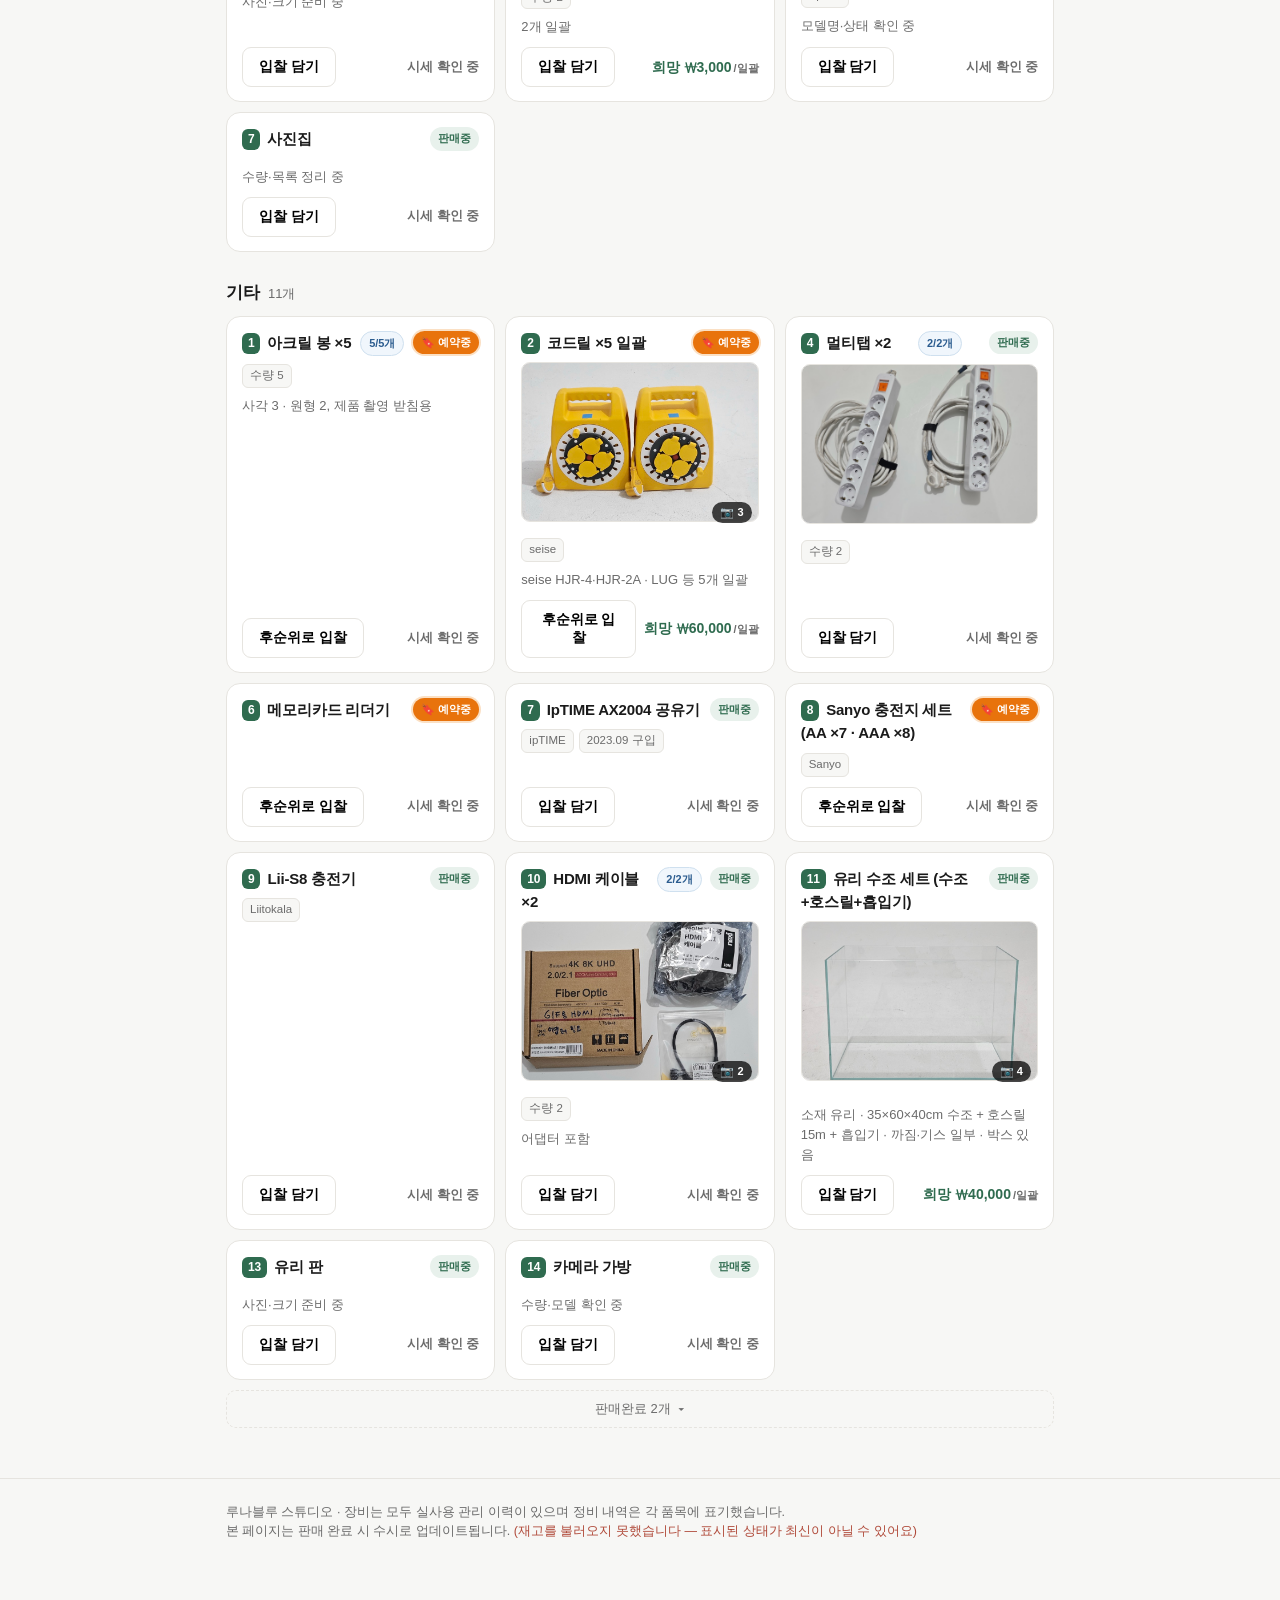
==== commit 6d0d02fc: "모디파이어7·스탠드11·기타5 판매목록에서 내림 (gone 플래그) 번호가 카테고리 내 순번이라 배열에서 빼면 뒷번호가 당겨져 옛 입찰과 어긋난다. 데이터는 남기고 화면·검색·칩 " ====
--- a/index.html
+++ b/index.html
@@ -6,7 +6,7 @@
 <title>스튜디오 루나블루 장비 판매 — 비공개 입찰</title>
 <meta property="og:title" content="스튜디오 루나블루 장비 판매">
 <meta property="og:description" content="스튜디오 전 장비를 정리합니다. (2026년 9월 초)">
-<link rel="stylesheet" href="assets/css/sale.css">
+<link rel="stylesheet" href="assets/css/sale.css?v=2">
 </head>
 <body>
 
@@ -147,11 +147,11 @@
   const el = document.getElementById("chips");
   const cats = [["all", "전체"], ...Object.entries(CATS)];
   // 보고 있던 분류가 다 팔려 칩이 사라지면 전체로 되돌린다
-  if (activeCat !== "all" && !ITEMS.some(i => i.cat === activeCat && i.status !== "sold"))
+  if (activeCat !== "all" && !ITEMS.some(i => !i.gone && i.cat === activeCat && i.status !== "sold"))
     activeCat = "all";
   el.innerHTML = cats.map(([k, label]) => {
     // 목록과 같은 기준으로 — 살 수 있는 것만 센다
-    const live = ITEMS.filter(i => i.status !== "sold" && (k === "all" || i.cat === k));
+    const live = ITEMS.filter(i => !i.gone && i.status !== "sold" && (k === "all" || i.cat === k));
     const n = live.length;
     if (!n) return "";                     // 다 팔린 분류는 칩도 감춘다
     return `<button class="chip ${activeCat === k ? "on" : ""}" data-cat="${k}">${label} ${n}</button>`;
@@ -160,7 +160,10 @@
     b.addEventListener("click", () => { activeCat = b.dataset.cat; renderChips(); renderList(); }));
 }
 
+/* gone: 판매 목록에서 내린 품목. 번호(num)가 카테고리 내 순번이라 배열에서 빼면
+   뒷번호가 전부 당겨져 옛 입찰과 어긋나므로, 데이터는 남기고 화면에서만 감춘다. */
 function matches(it) {
+  if (it.gone) return false;
   if (activeCat !== "all" && it.cat !== activeCat) return false;
   if (!query) return true;
   const q = query.toLowerCase();
--- a/assets/css/sale.css
+++ b/assets/css/sale.css
@@ -133,6 +133,8 @@
   .badge.hold { background: #e8730c; color: #fff; box-shadow: 0 0 0 2px #fbe0c4; }
   .badge.sold { background: #eee; color: #6a6a6a; }
   .badge.qtyb { background: #f0f6fc; color: #2b5c8f; border: 1px solid #cfe0ef; }
+  /* 간단히 보기에선 수량 배지가 품목명을 밀어내서 숨긴다 — 펼치거나 자세히 보기에서만 표시 */
+  .compact .card:not(.expanded) .badge.qtyb { display: none; }
   .meta { display: flex; flex-wrap: wrap; gap: 5px; }
   .tag { font-size: 11.5px; color: var(--sub); background: var(--bg); border: 1px solid var(--line); border-radius: 6px; padding: 2px 7px; }
   .tag.partial { color: #8a5a10; background: #fdf3e3; border-color: #f0dcbb; font-weight: 600; }
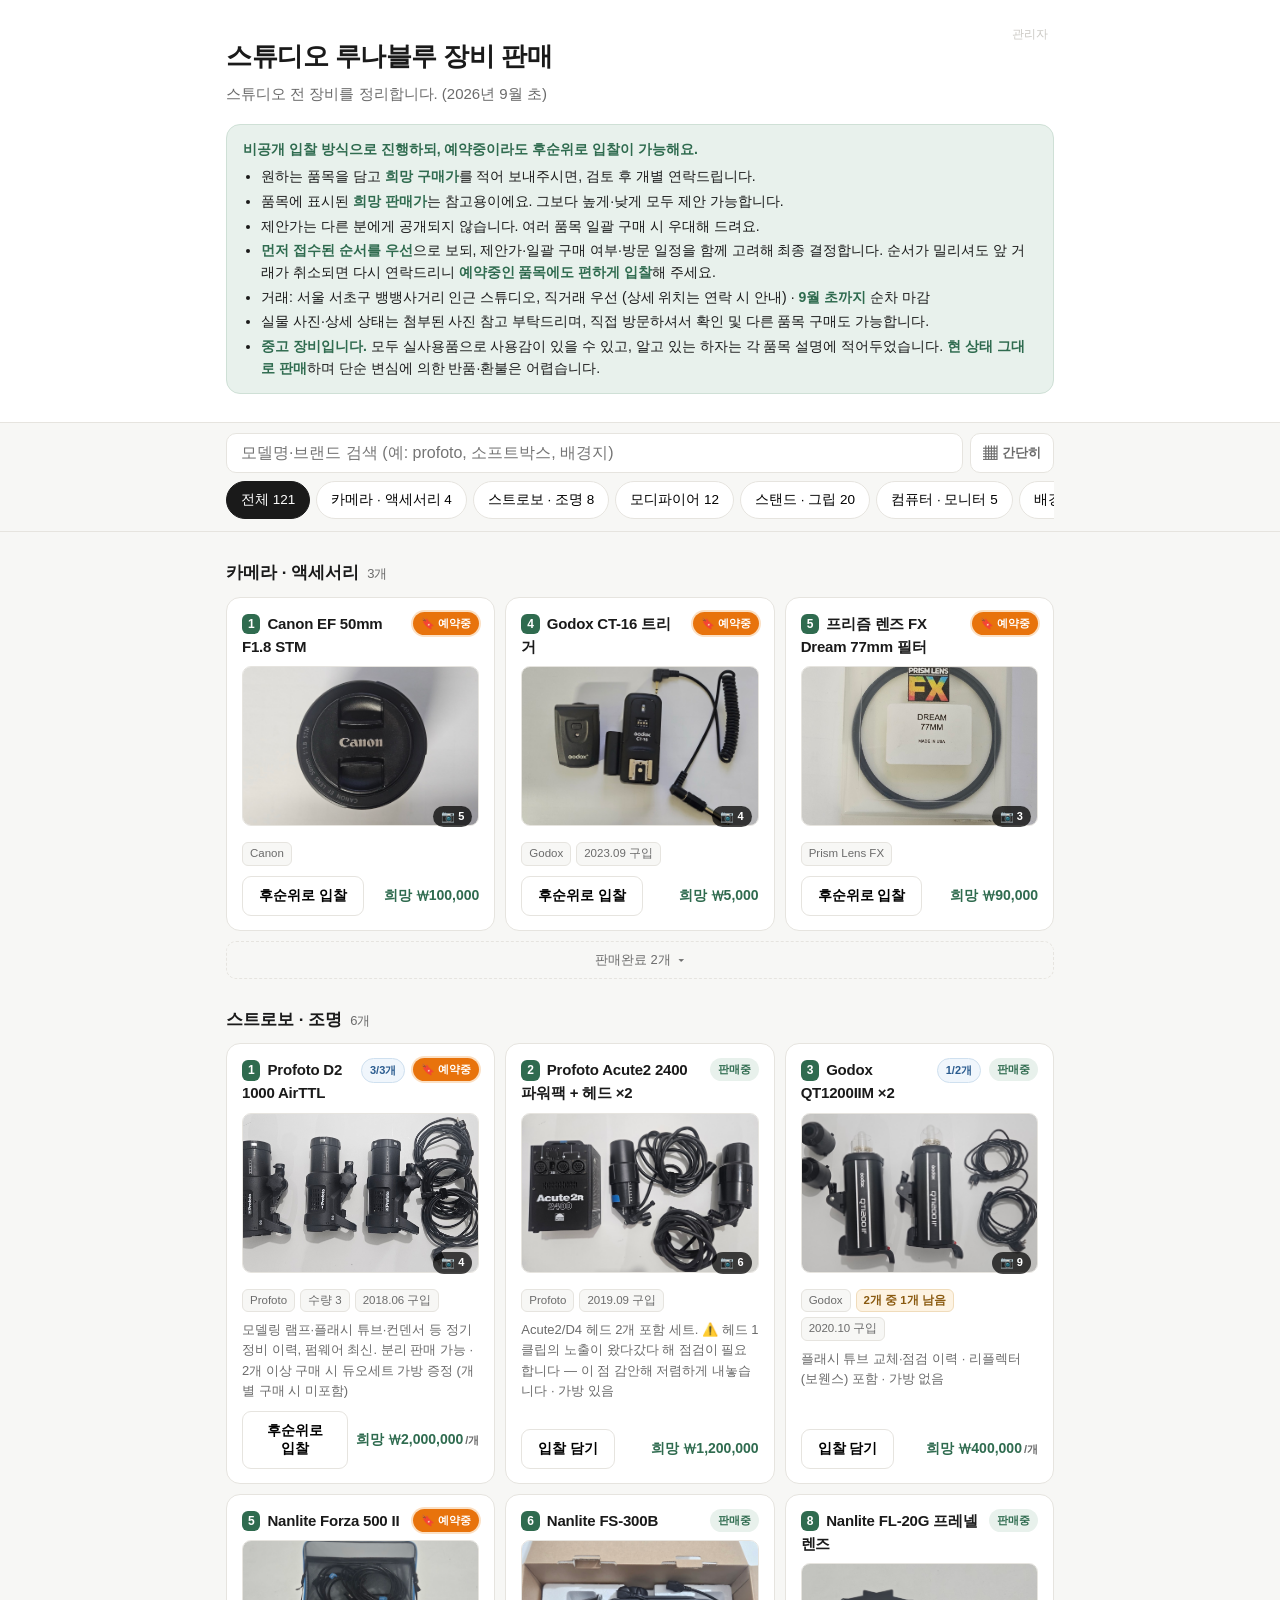
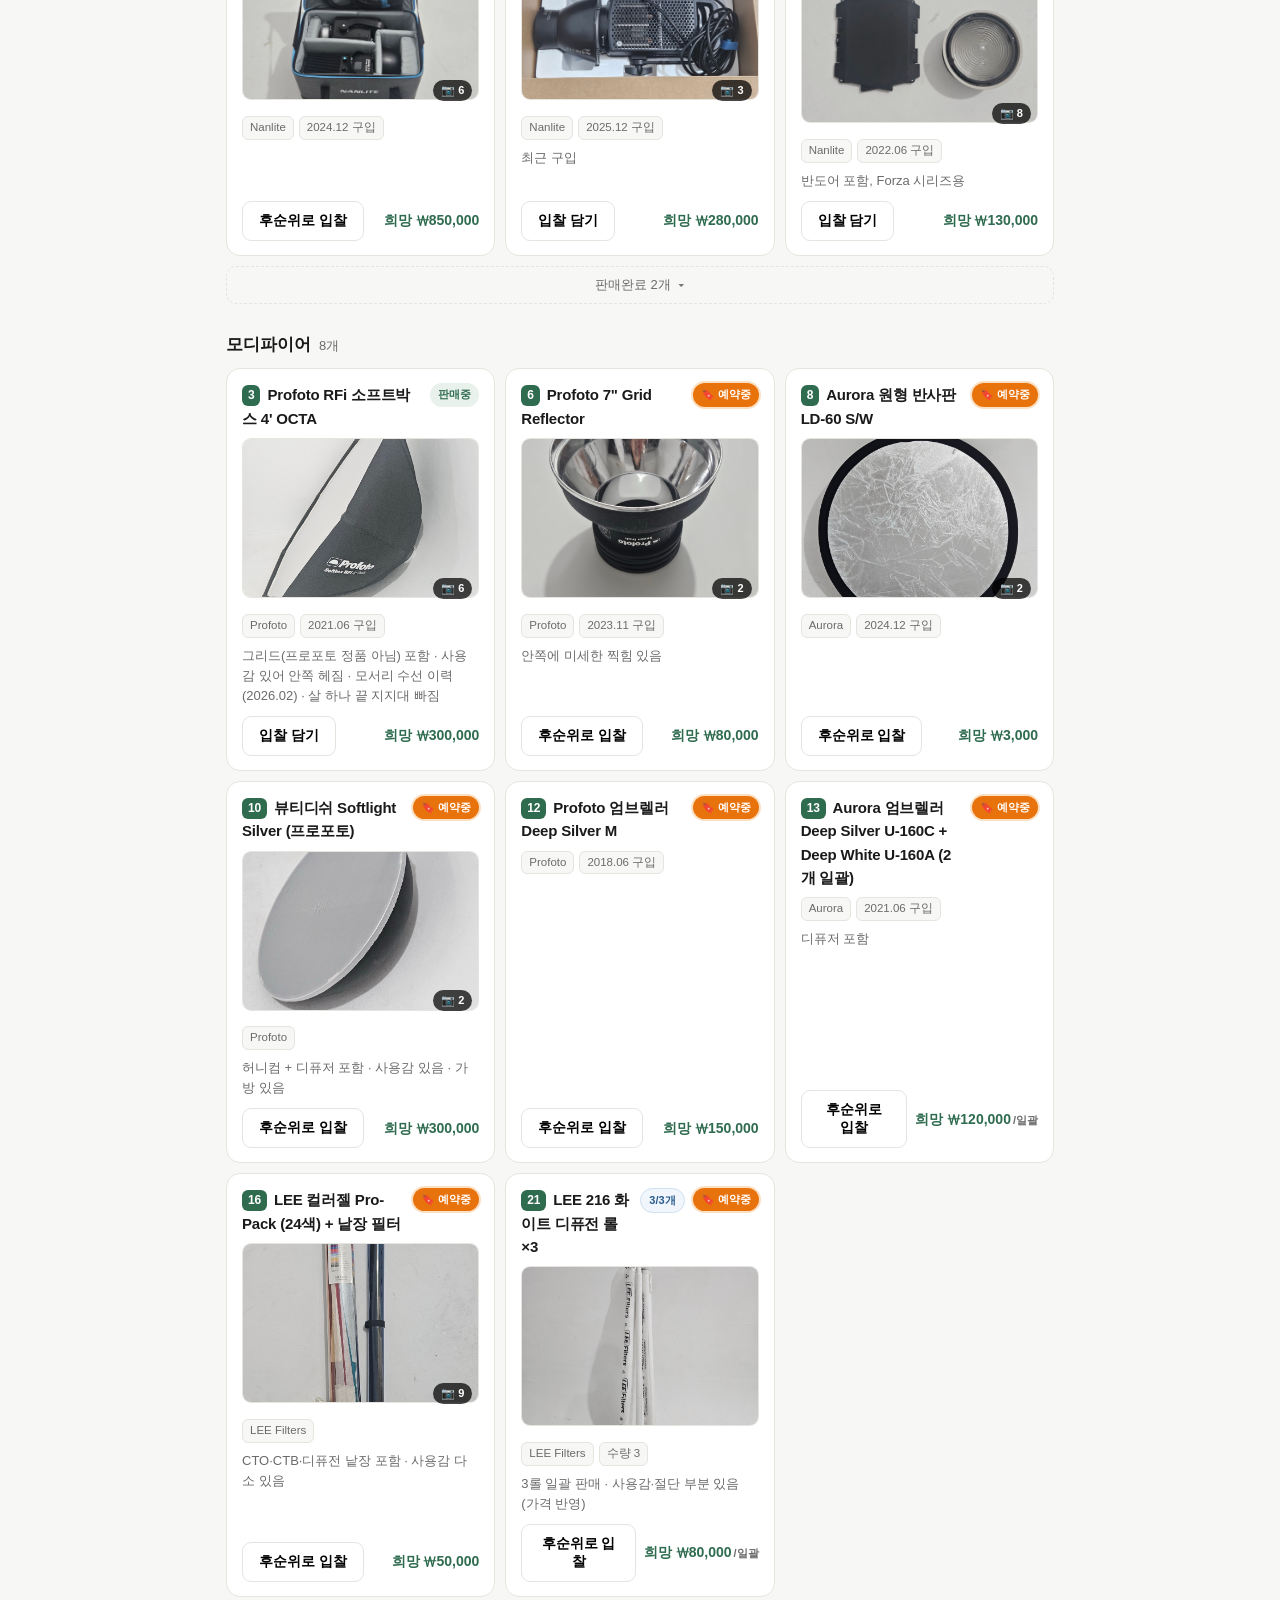
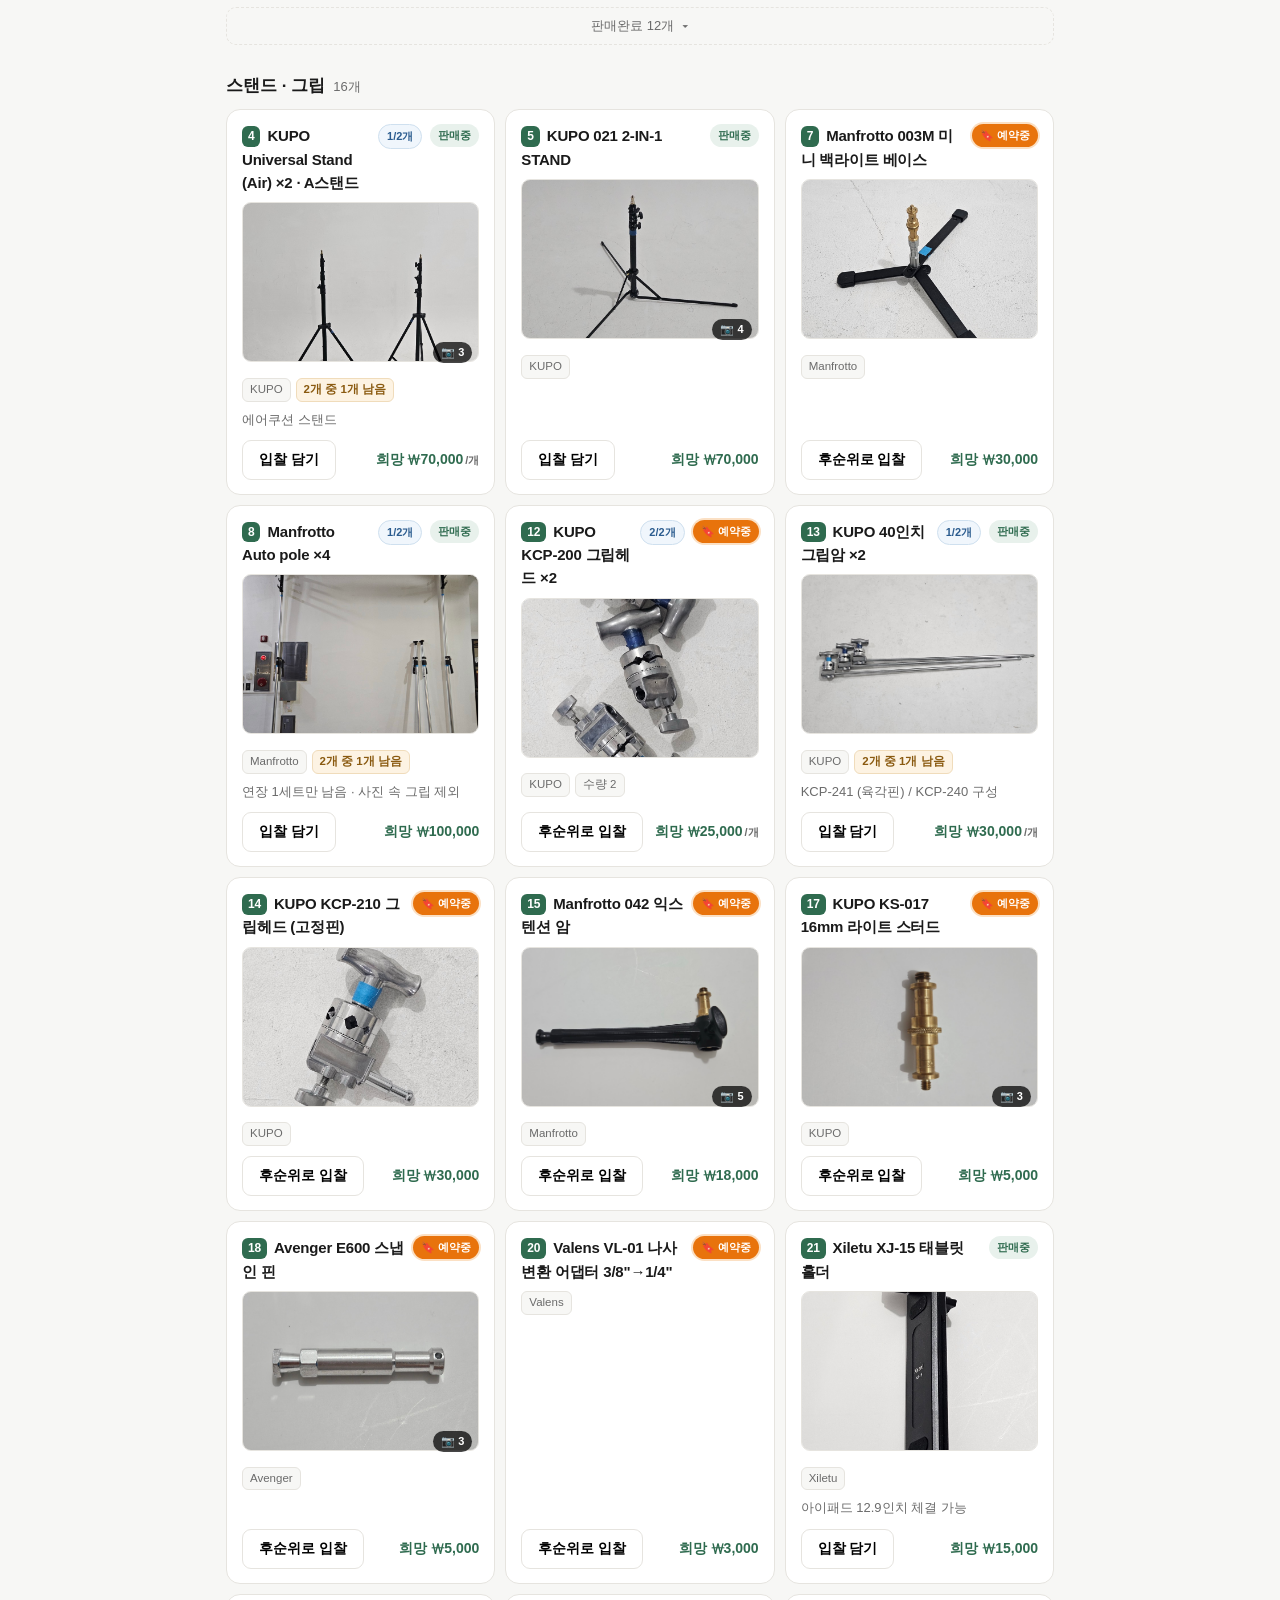
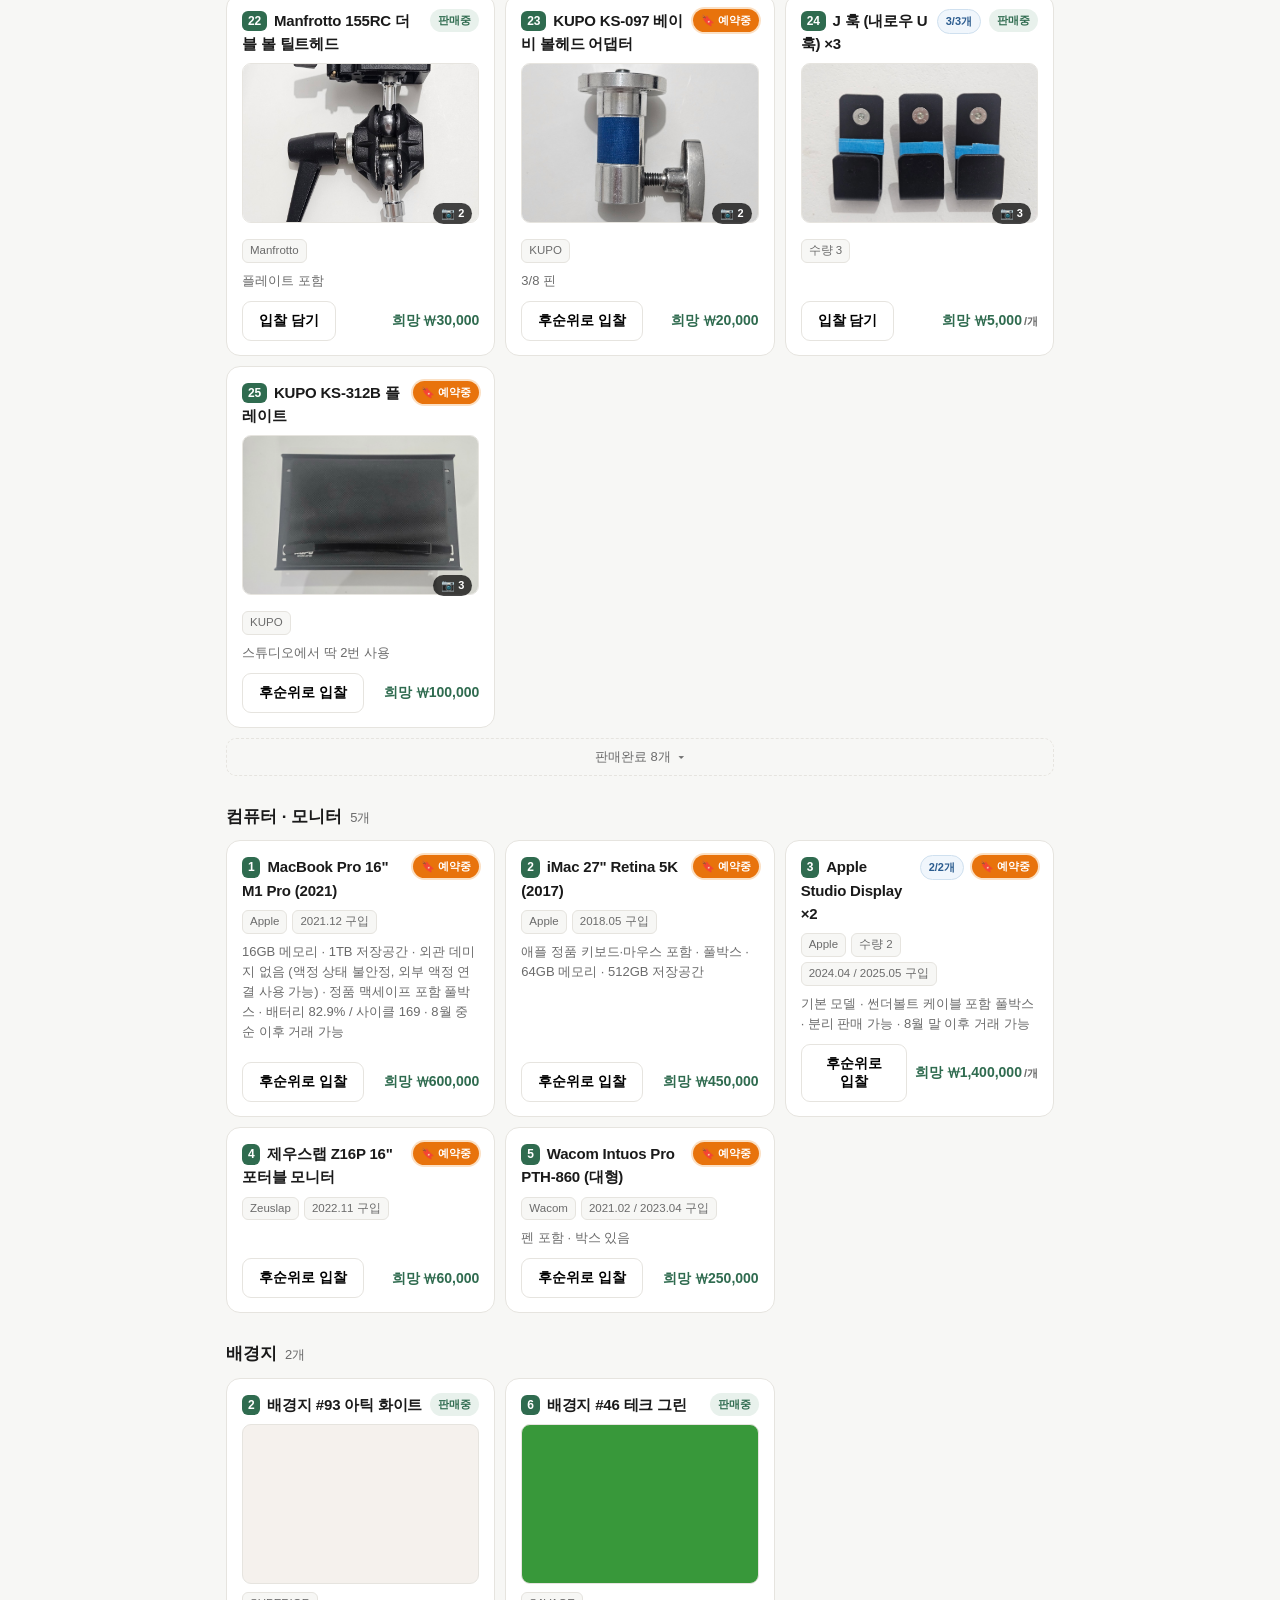
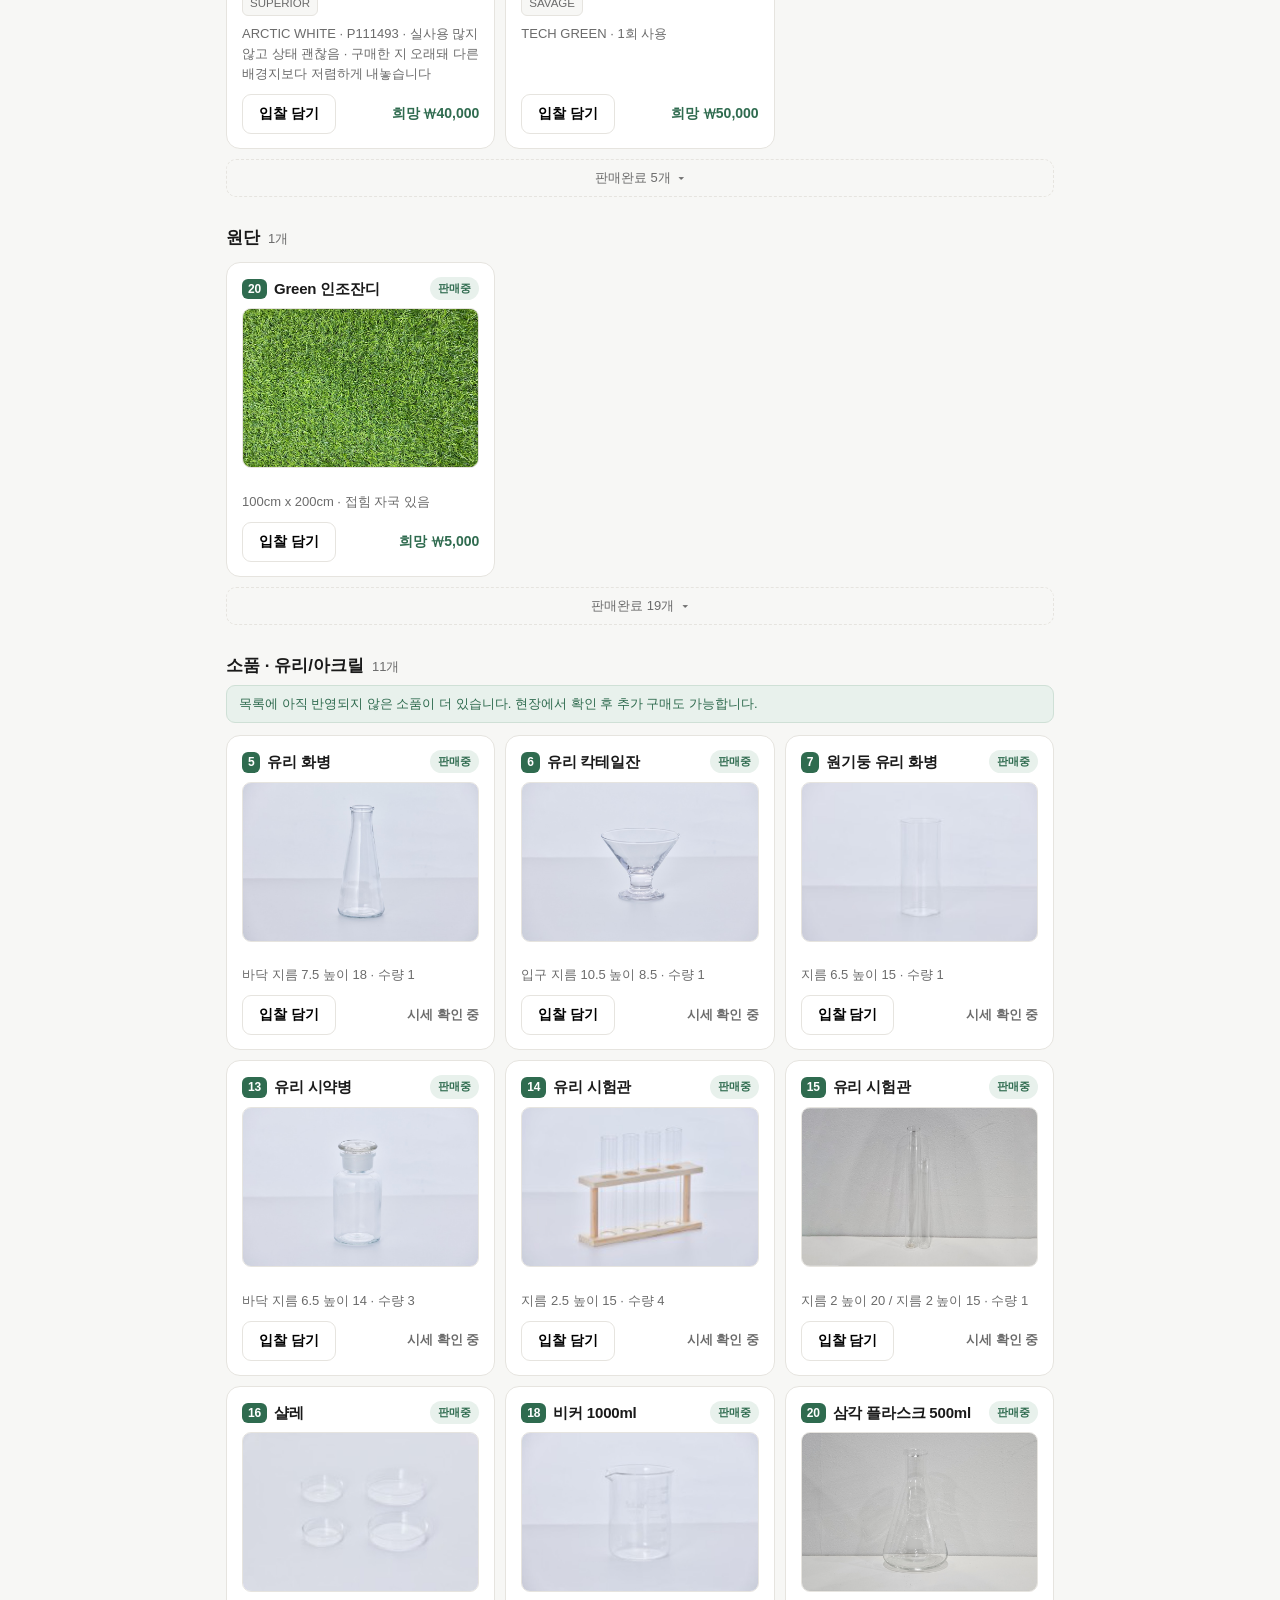
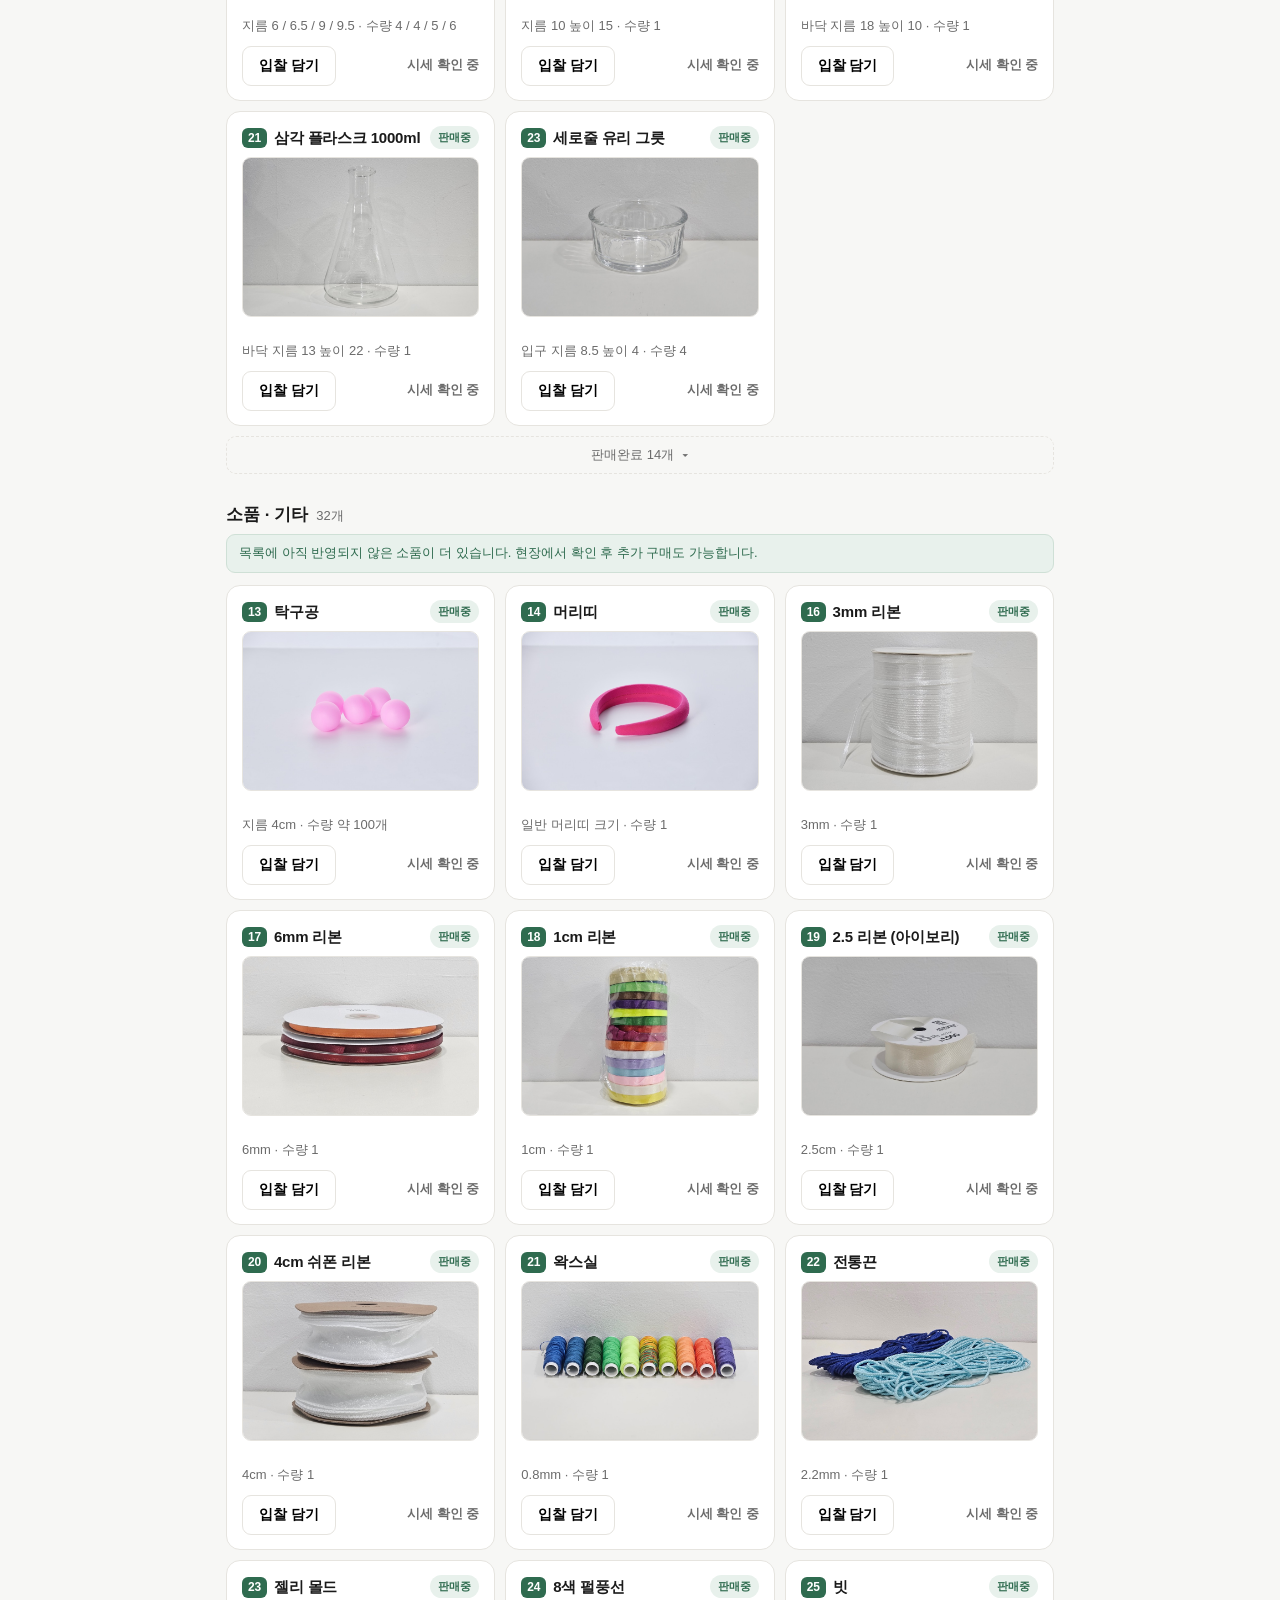
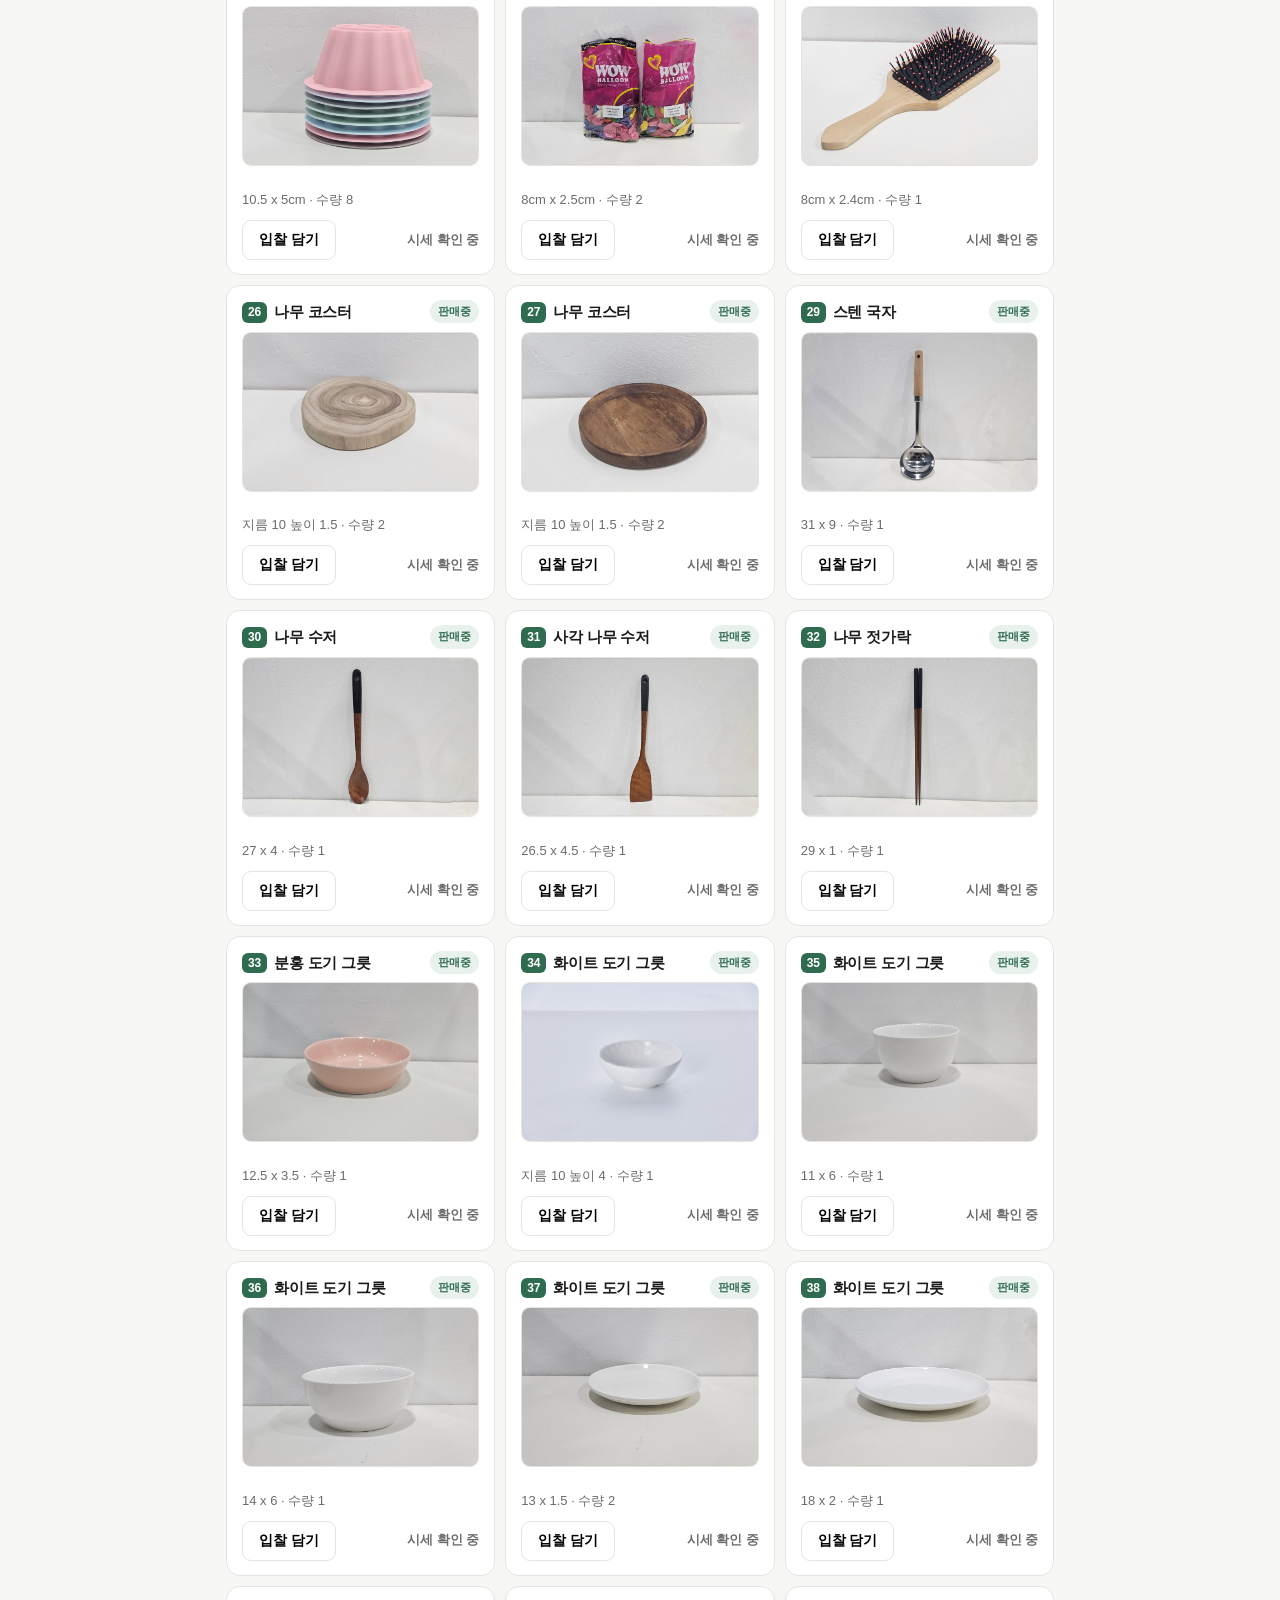
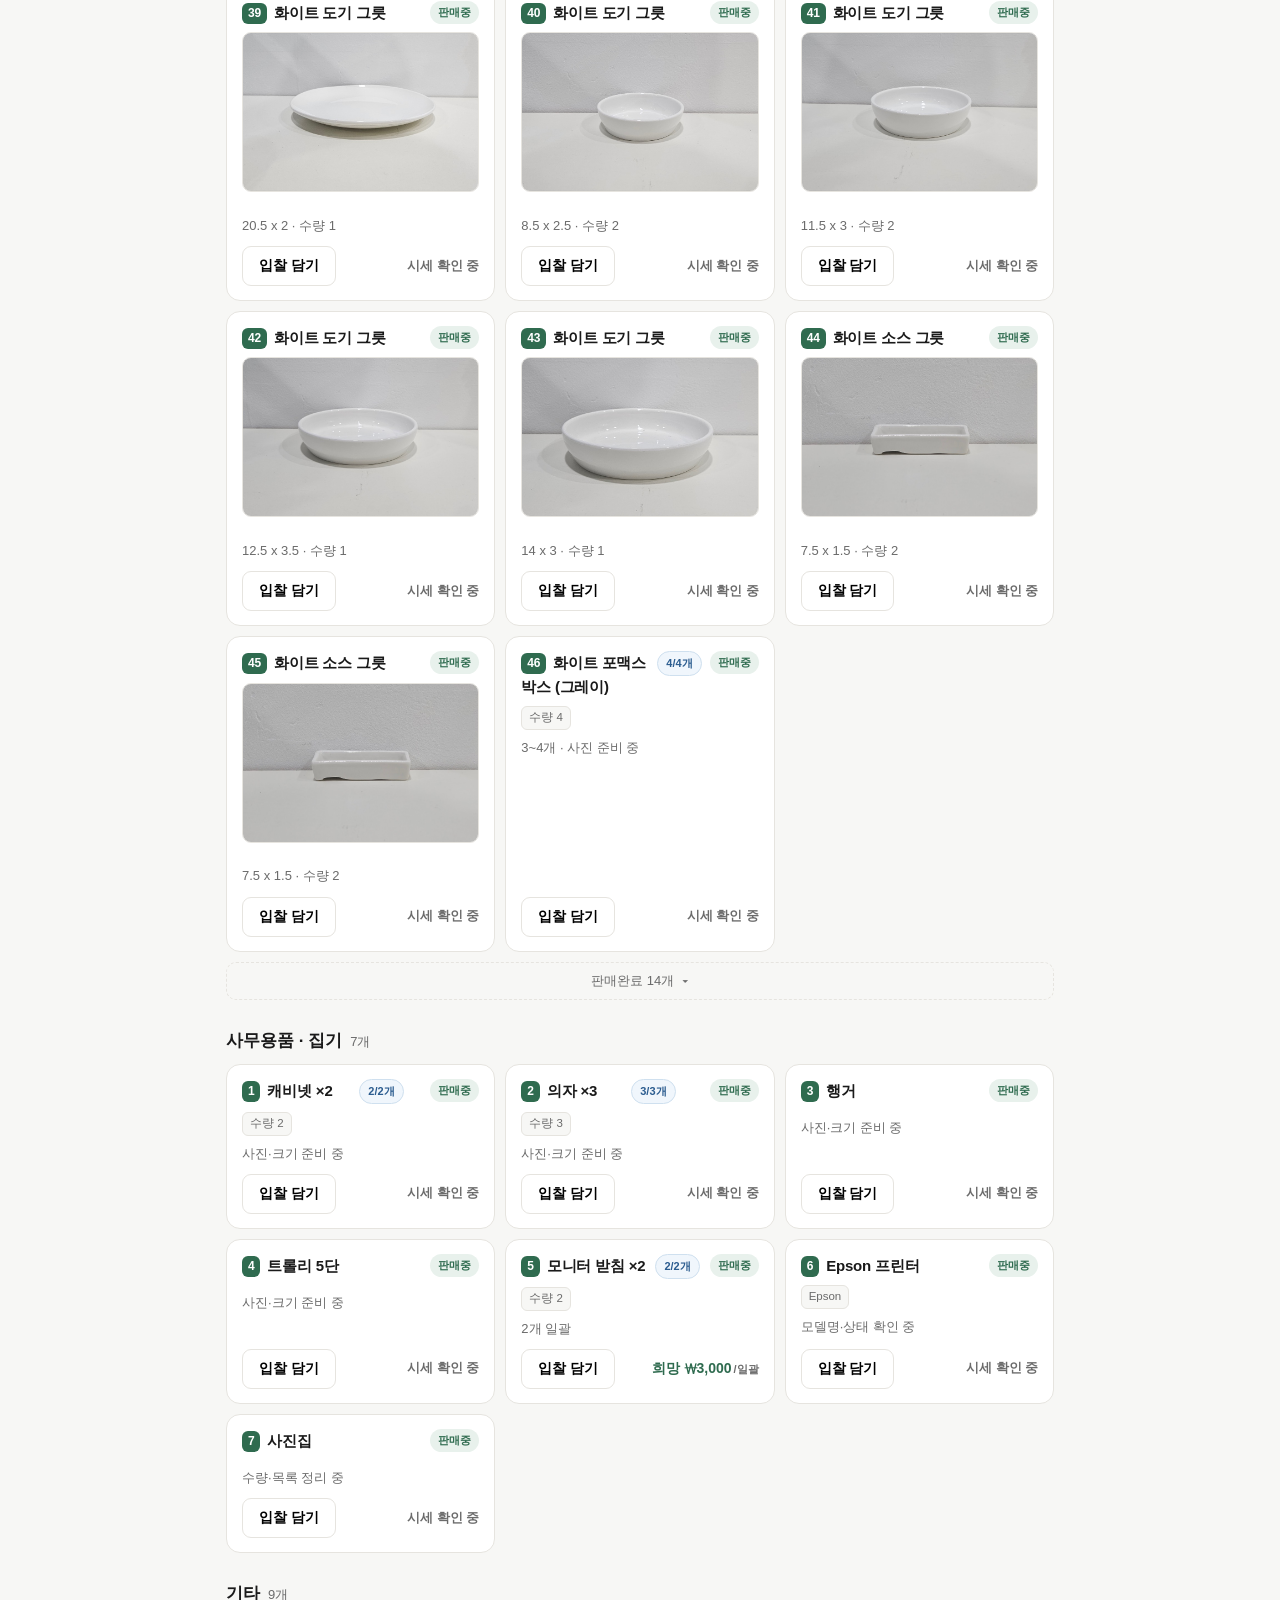
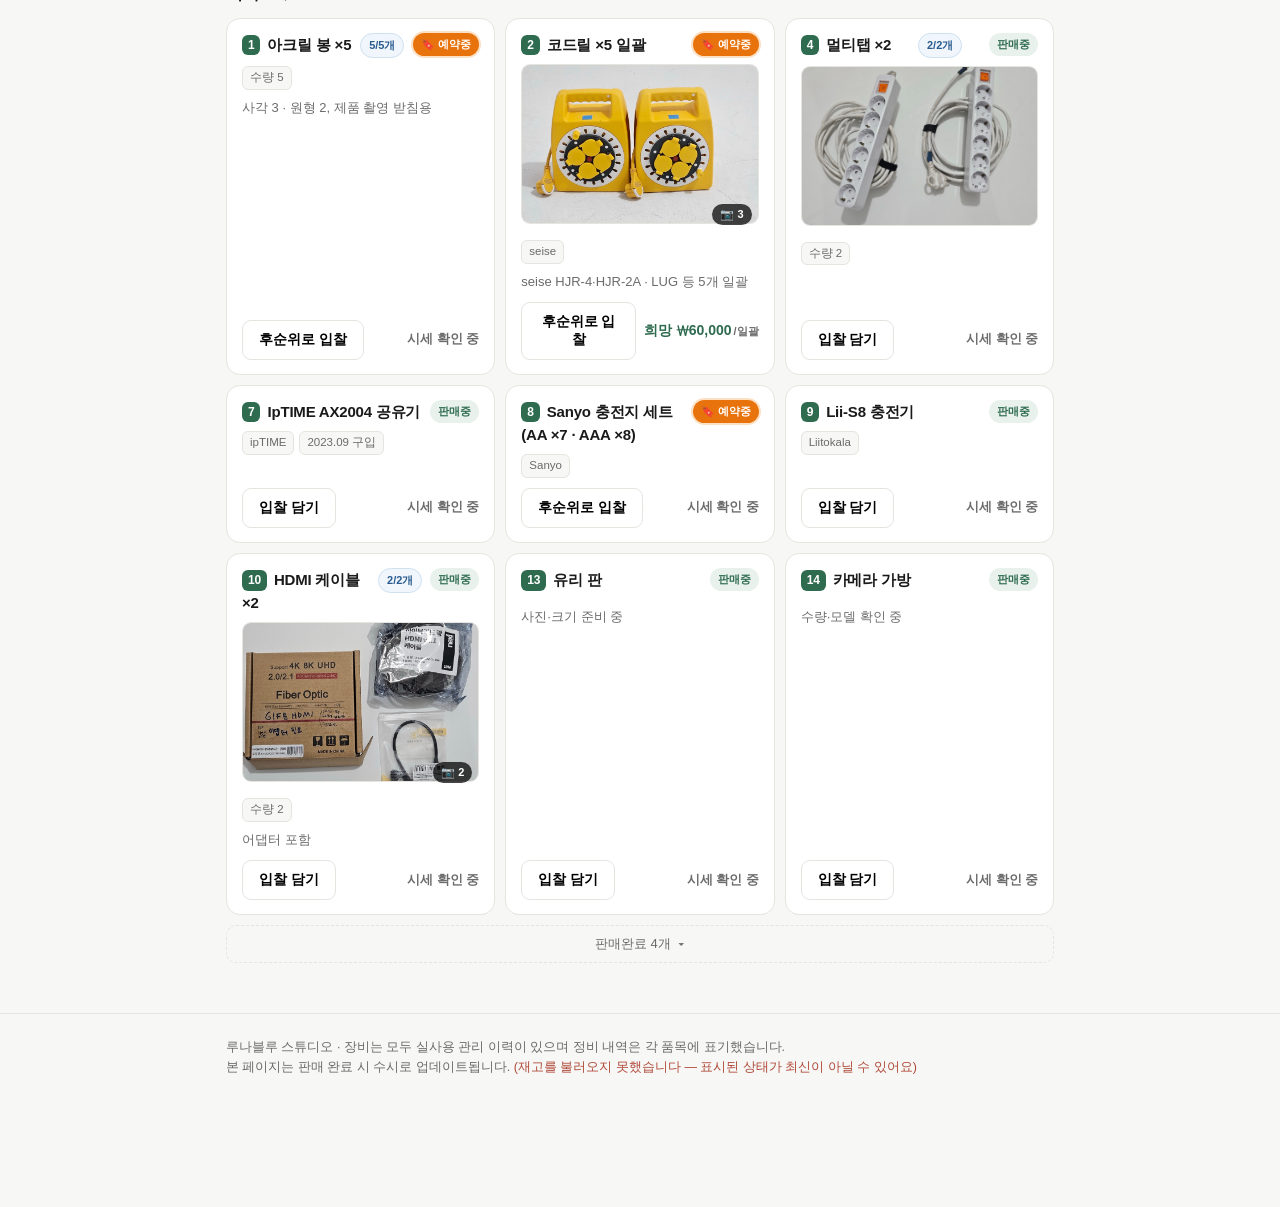
==== commit fbfcc470: "부분 판매된 품목이 예약중으로 남던 문제 수정 서버의 예약 목록에는 이미 거래가 끝난 입찰도 들어 있어(완료 여부를 모른다) 재고가 남은 품목이 계속 '예약중'으로 보였다 — 오토" ====
--- a/index.html
+++ b/index.html
@@ -6,7 +6,7 @@
 <title>스튜디오 루나블루 장비 판매 — 비공개 입찰</title>
 <meta property="og:title" content="스튜디오 루나블루 장비 판매">
 <meta property="og:description" content="스튜디오 전 장비를 정리합니다. (2026년 9월 초)">
-<link rel="stylesheet" href="assets/css/sale.css?v=2">
+<link rel="stylesheet" href="assets/css/sale.css?v=3">
 </head>
 <body>
 
@@ -585,8 +585,12 @@
         const r = it.sku != null ? rem[it.sku] : undefined;      // 남은 수량 (sku 기준)
         if (r != null) { if (it.remain !== +r) { it.remain = +r; changed = true; } }
         else if (it.remain != null) { delete it.remain; changed = true; }   // 시트에서 지워지면 같이 푼다
+        /* 부분 판매를 정리한 품목(남은수량이 시트에 적힌 것)은 관리자가 방금 맞춰둔
+           상태이므로 예약 목록보다 우선한다. 예약 목록에는 이미 거래가 끝난 입찰도
+           들어 있어(서버가 완료 여부를 모른다) 재고가 남은 품목이 계속 예약중으로 보였다. */
+        const settled = r != null && (skuSale.has(it.sku) || sale.has(it.name));
         const want = (skuSold.has(it.sku) || sold.has(it.name)) ? "sold"
-                   : (bidSku.has(it.sku) || bidSet.has(it.name)) ? "hold"
+                   : (!settled && (bidSku.has(it.sku) || bidSet.has(it.name))) ? "hold"
                    : (skuSale.has(it.sku) || sale.has(it.name)) ? "sale" : null;
         if (want && it.status !== want) { it.status = want; changed = true; }
         if (it.remain === 0 && it.status !== "sold") { it.status = "sold"; changed = true; }
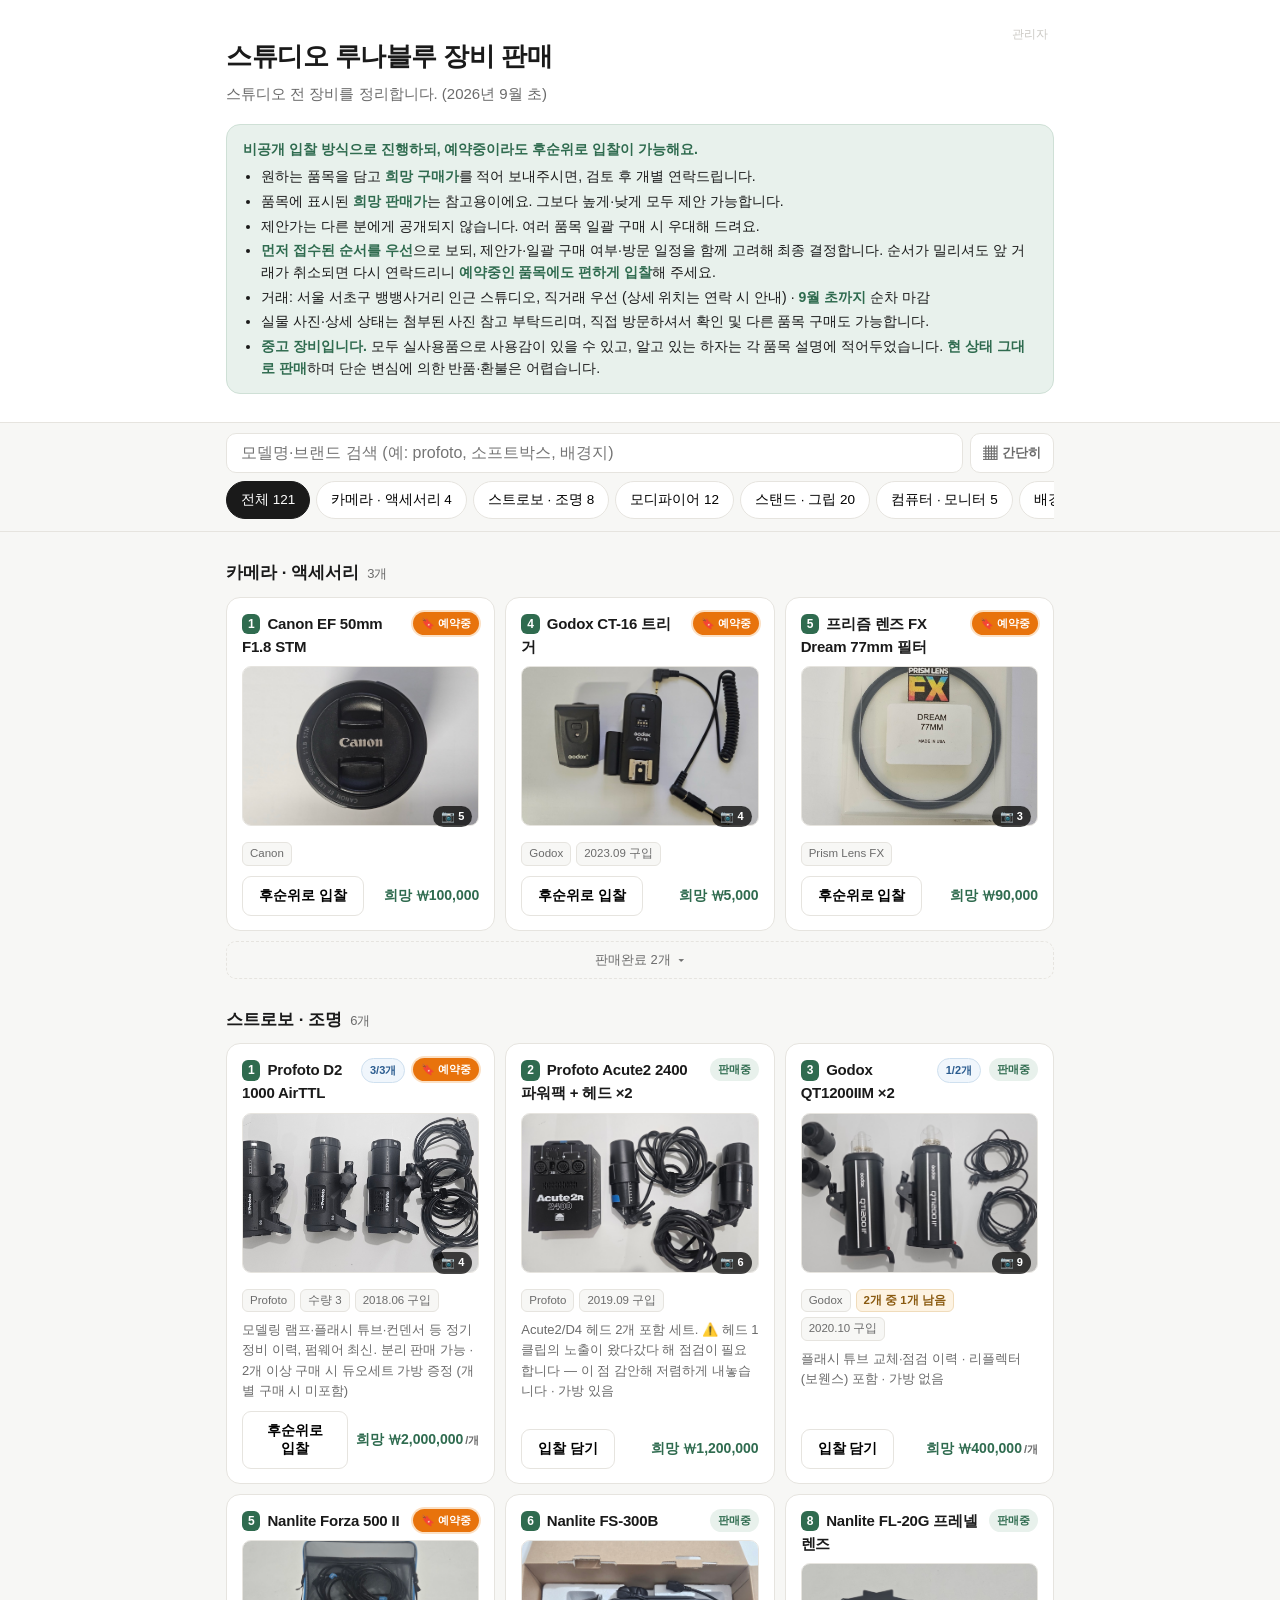
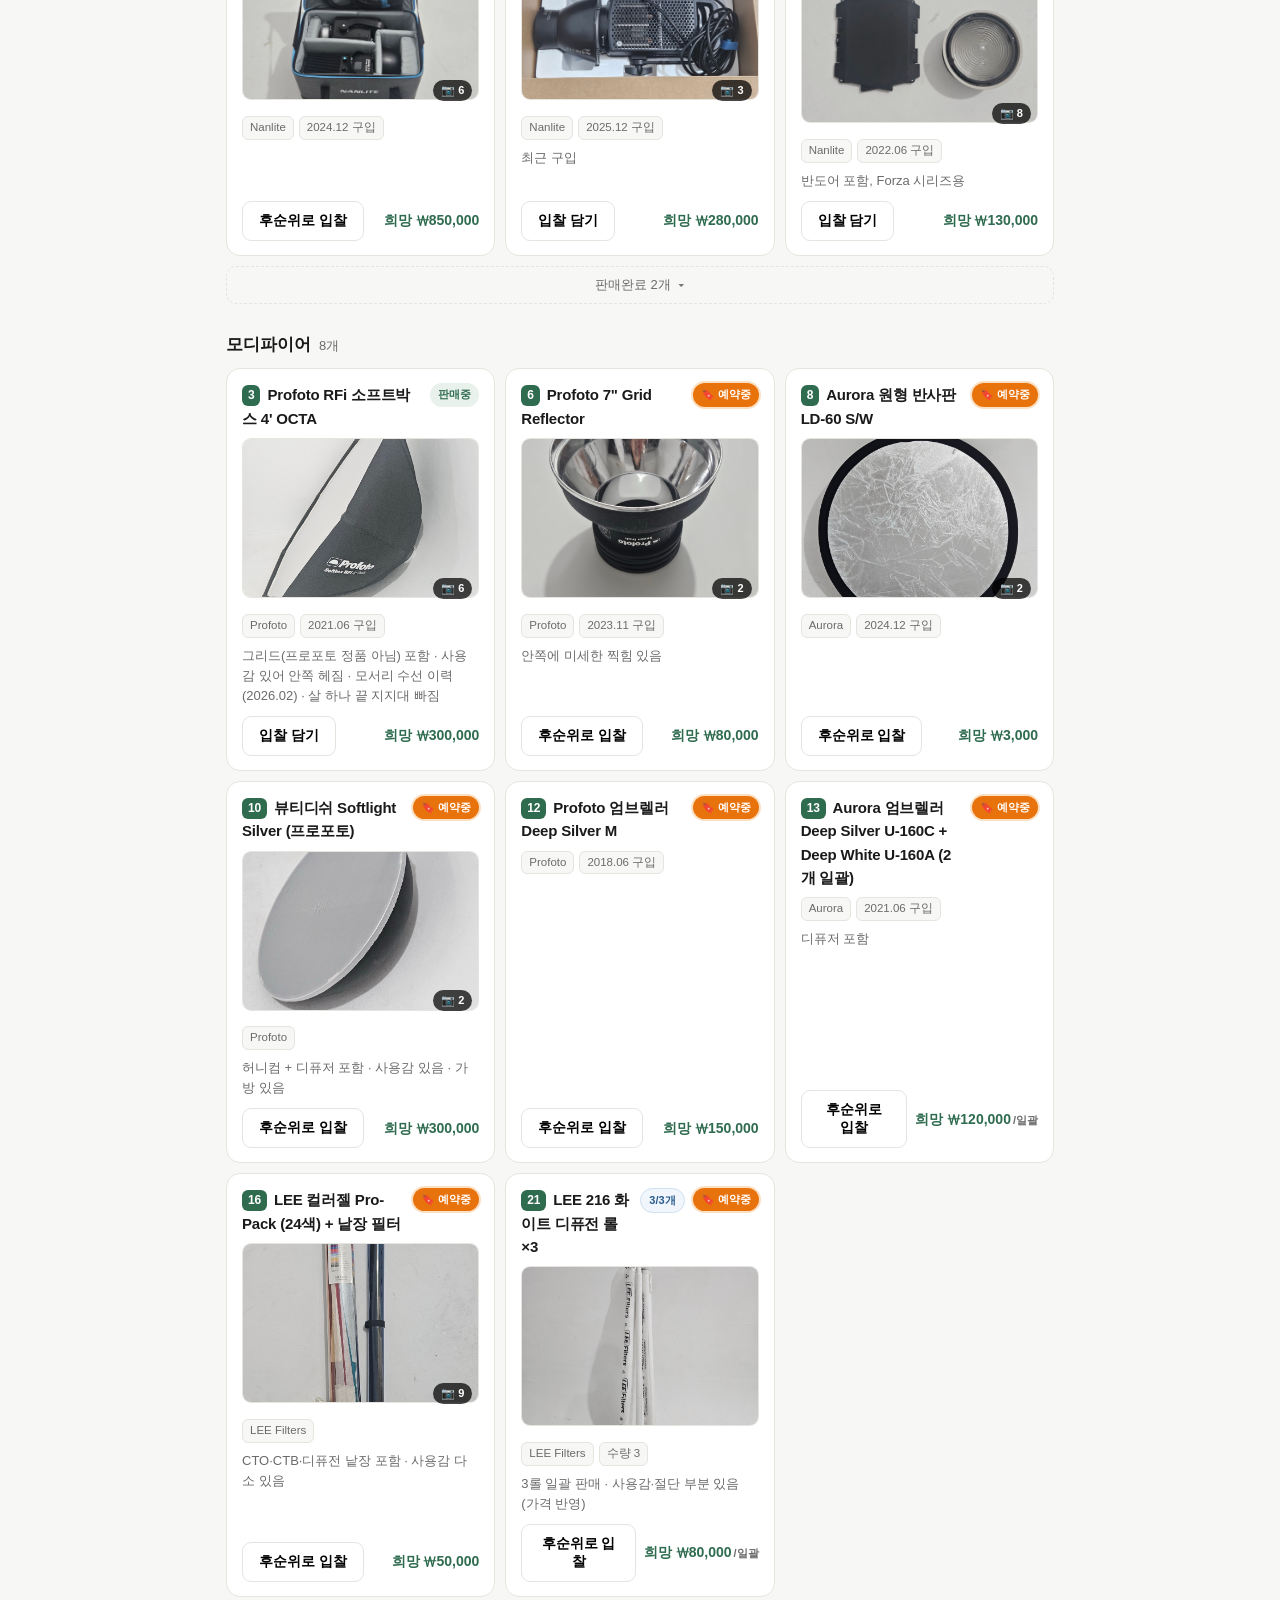
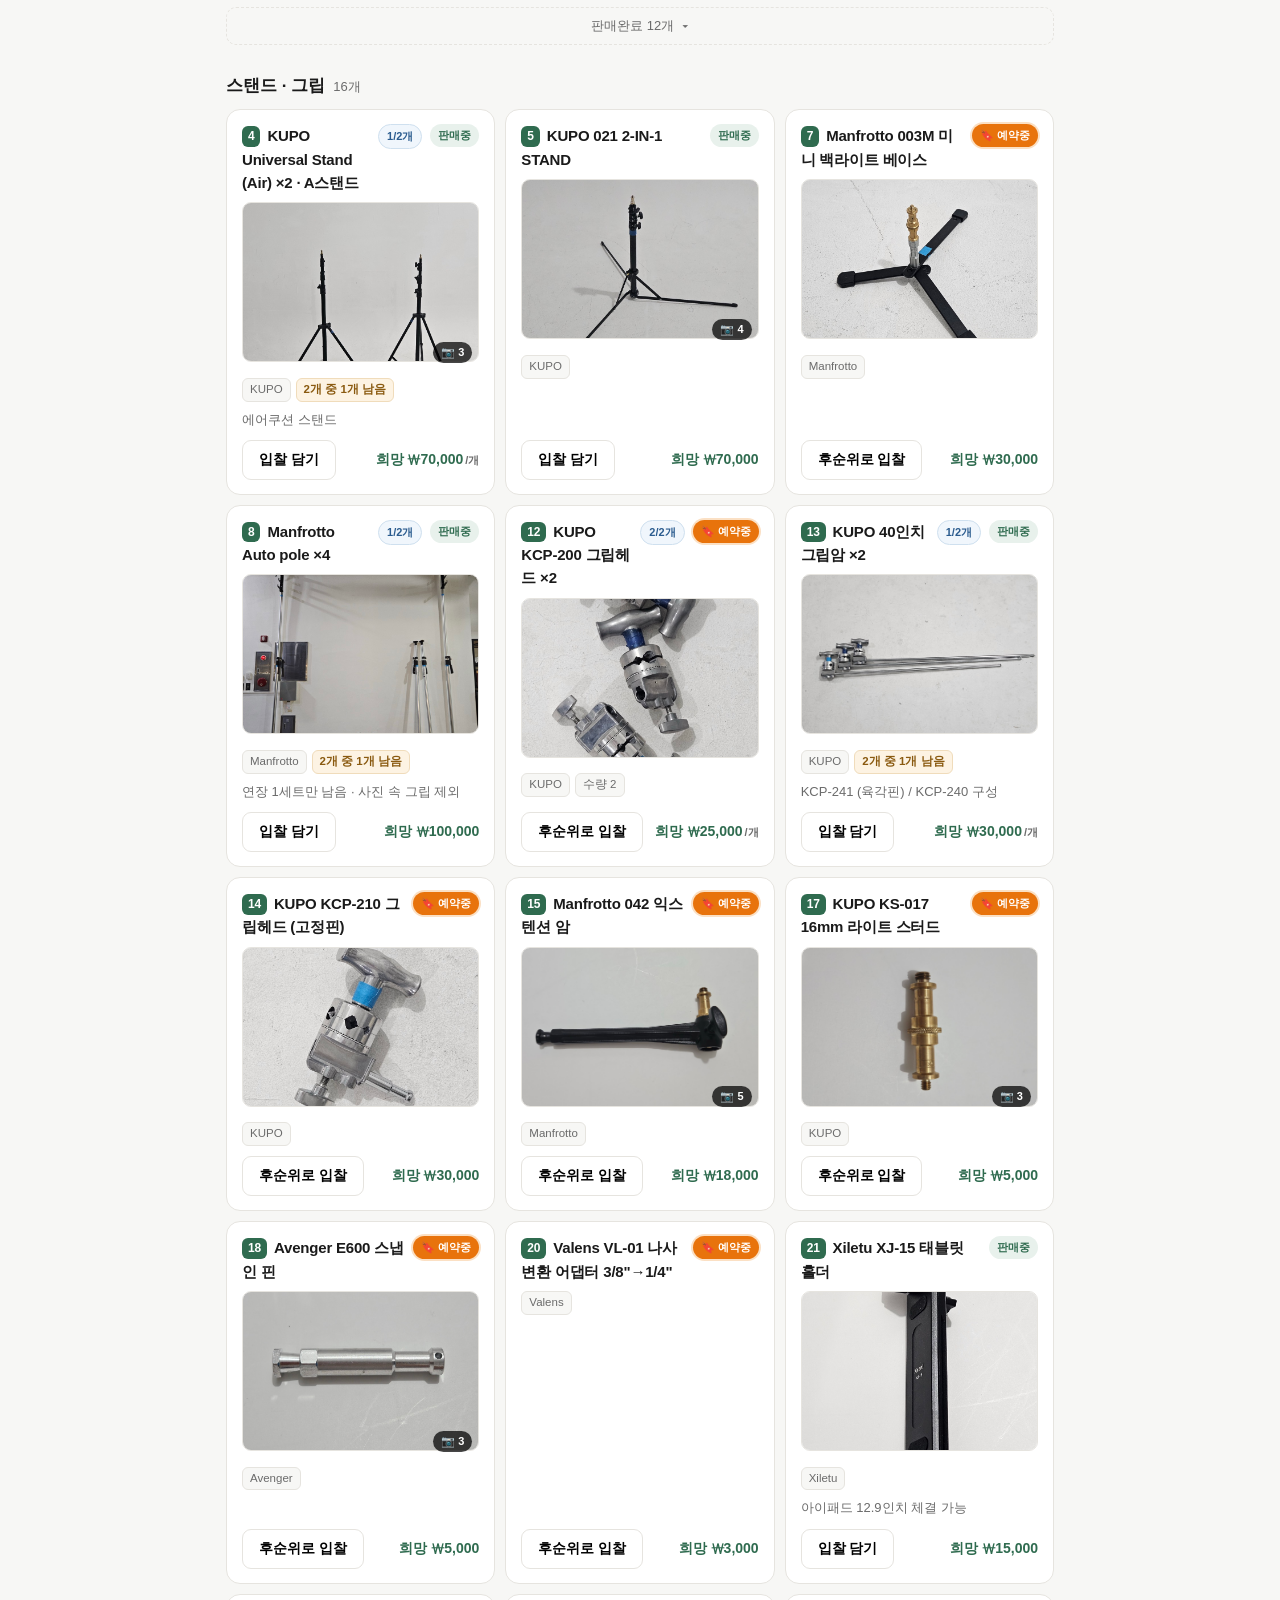
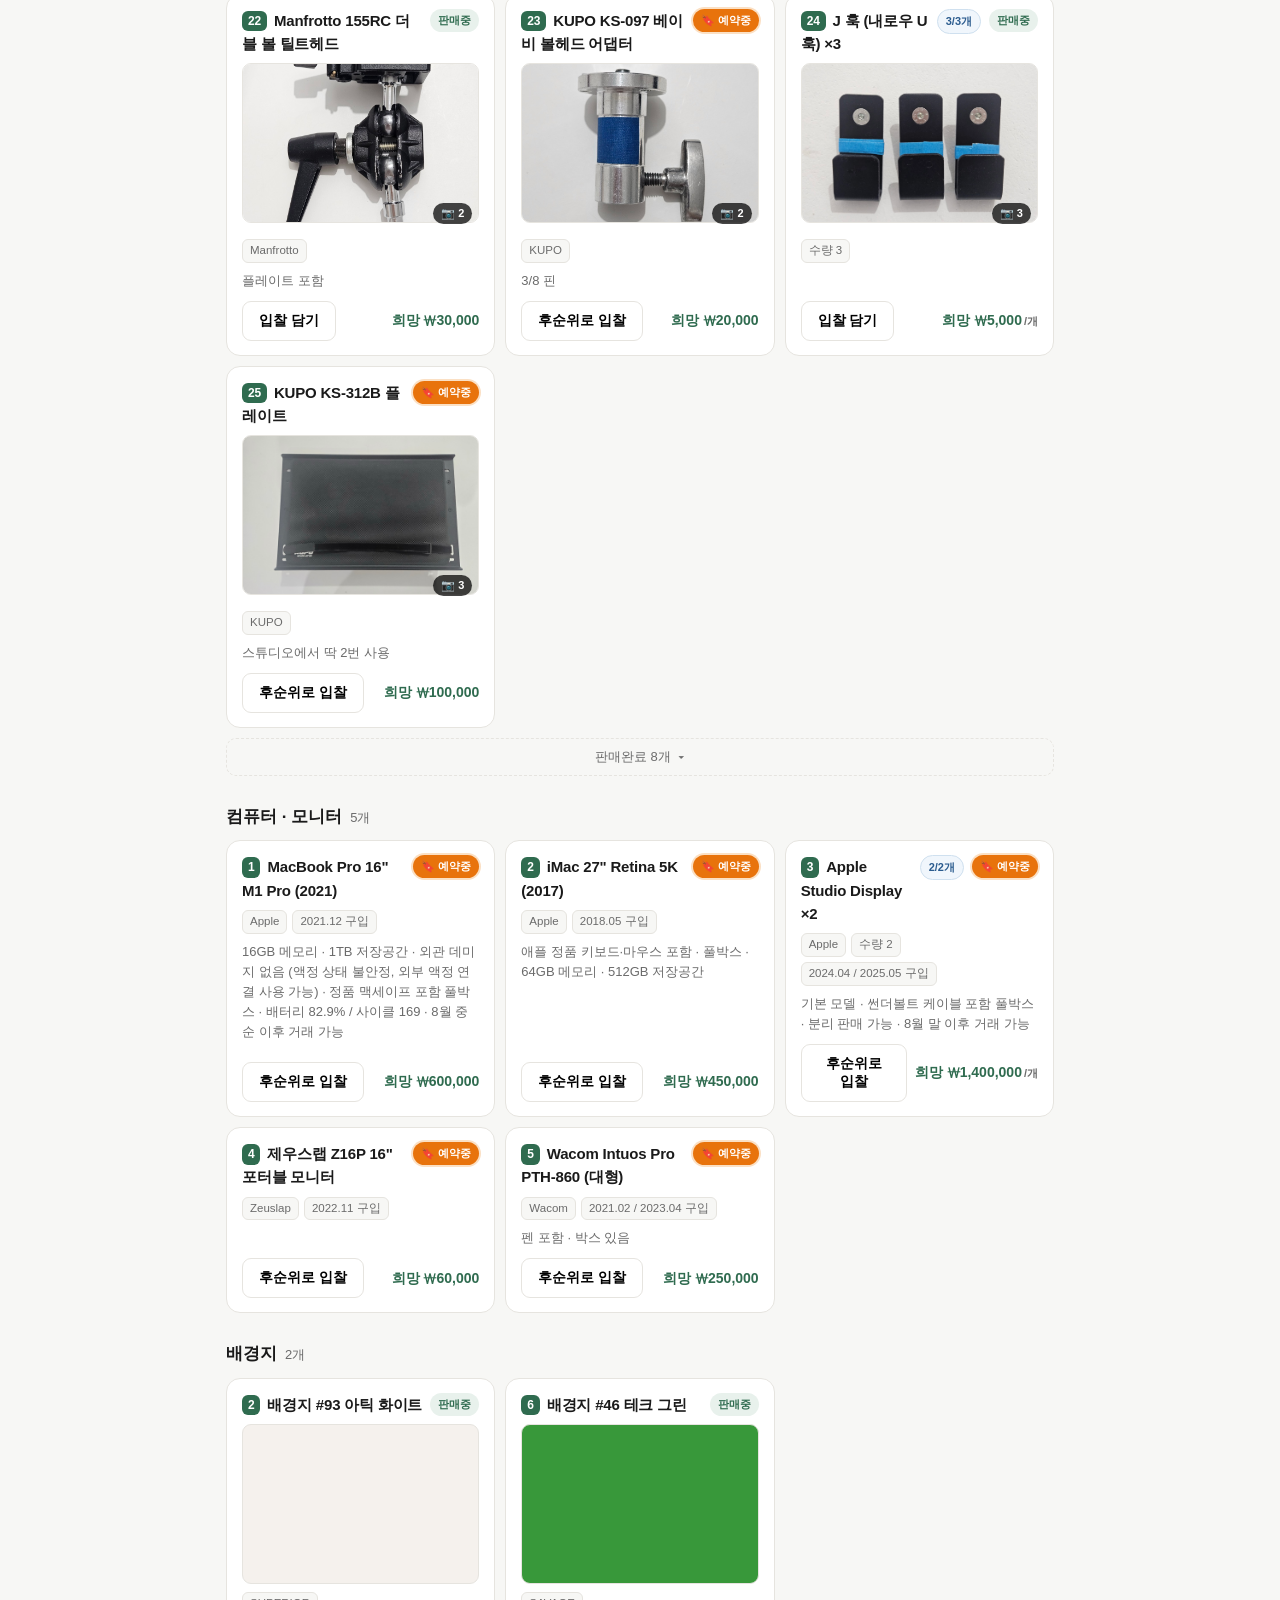
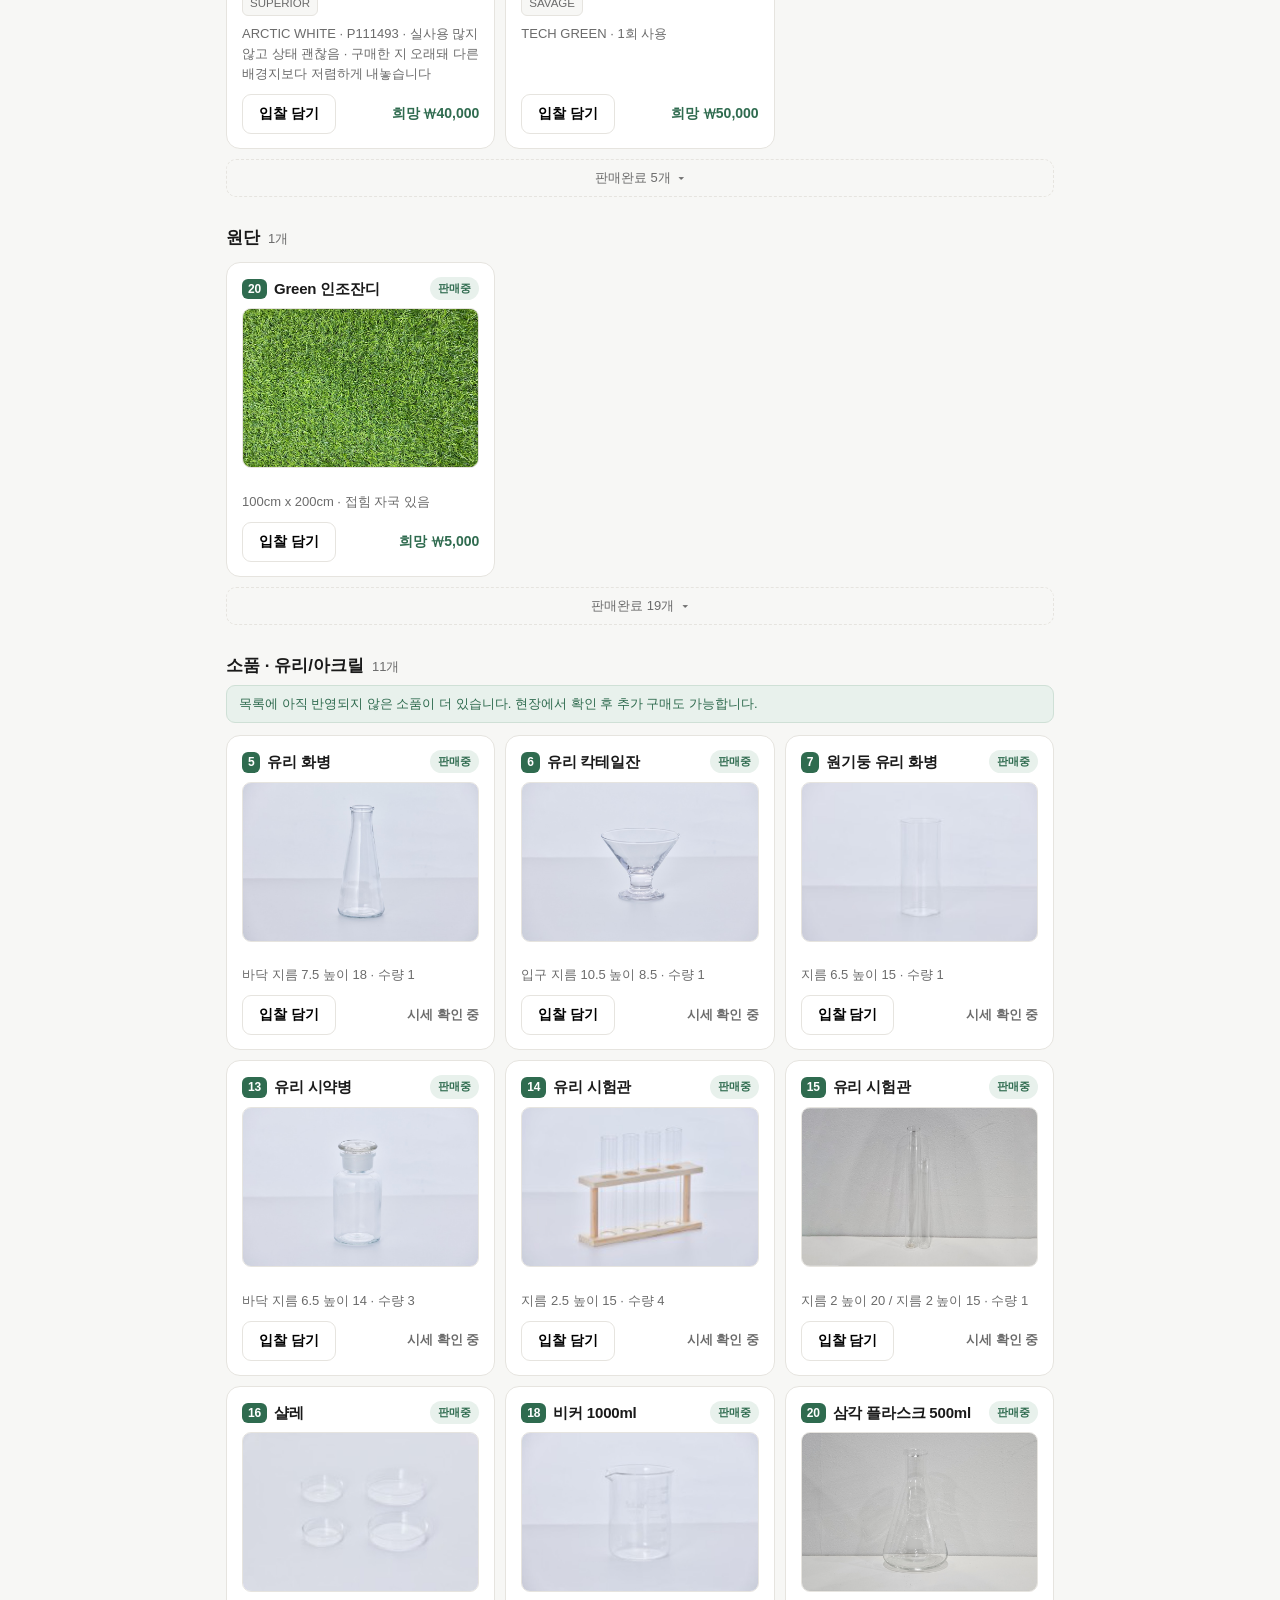
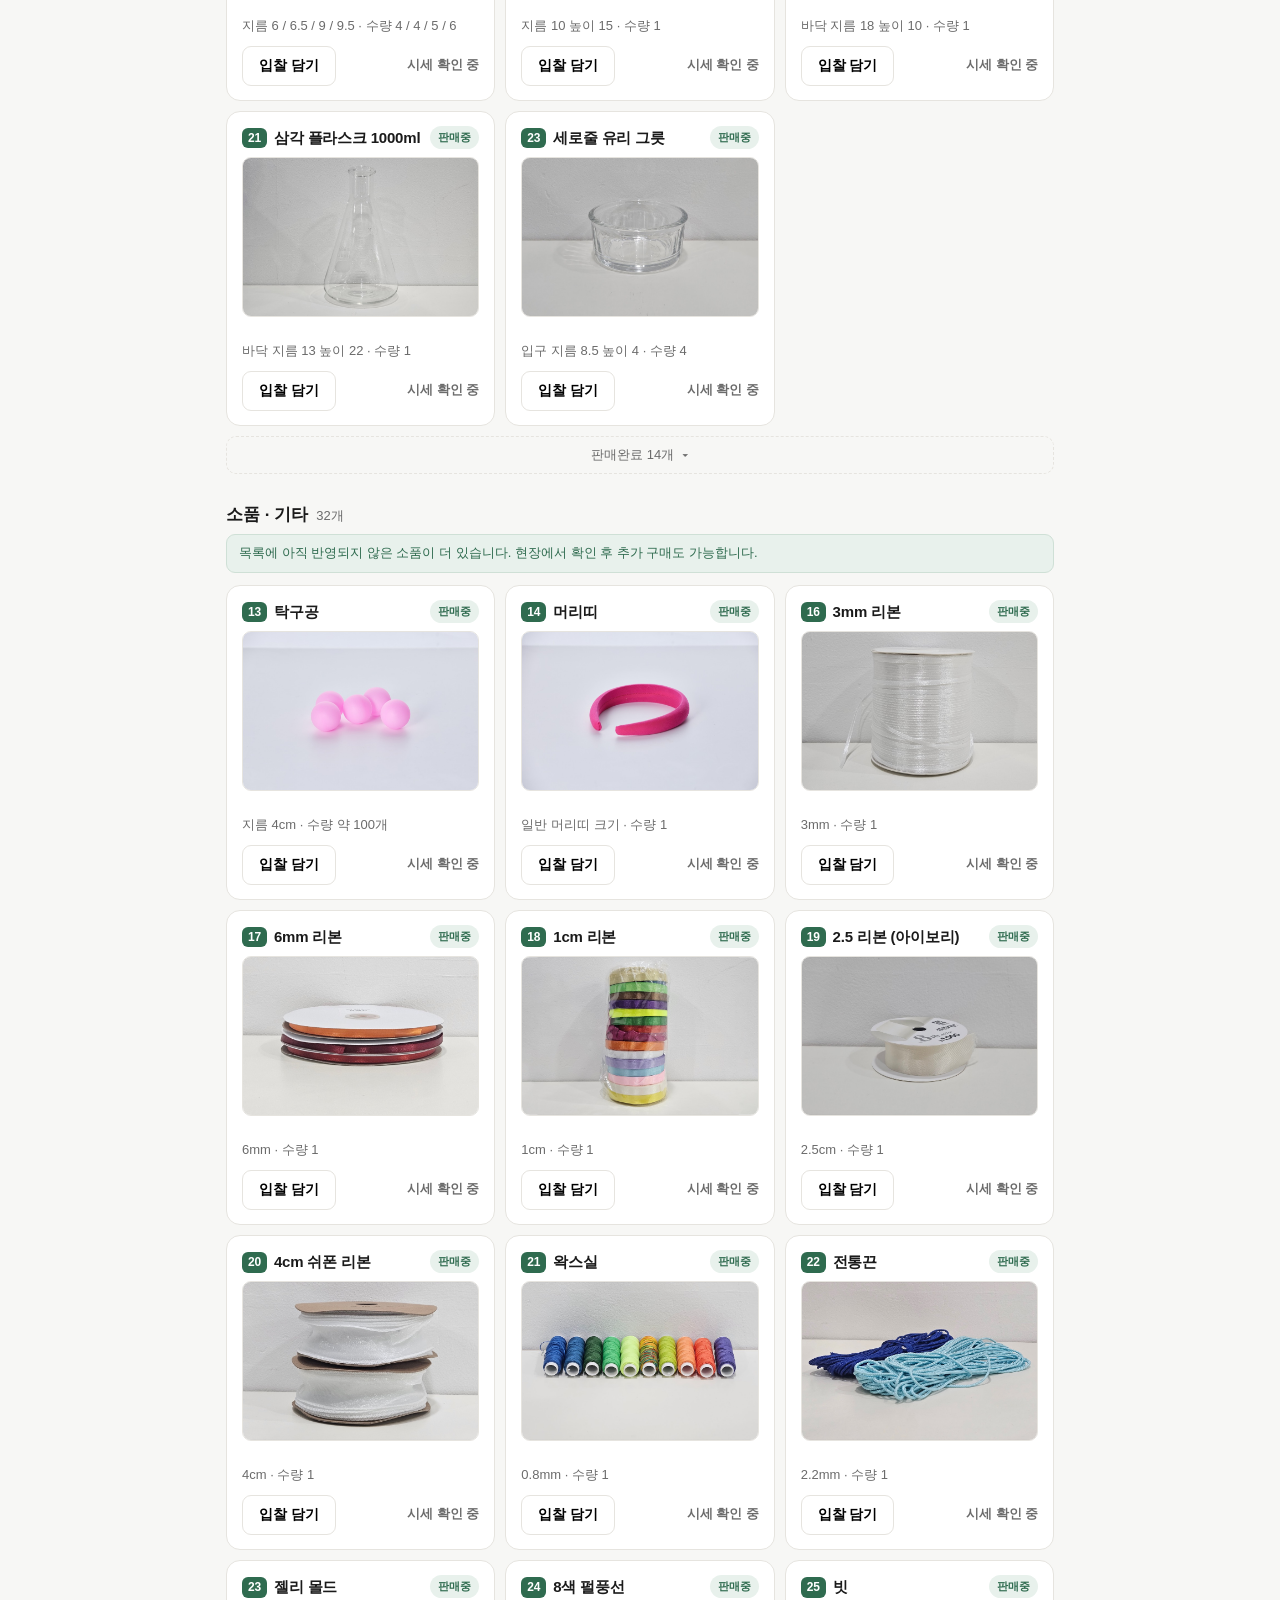
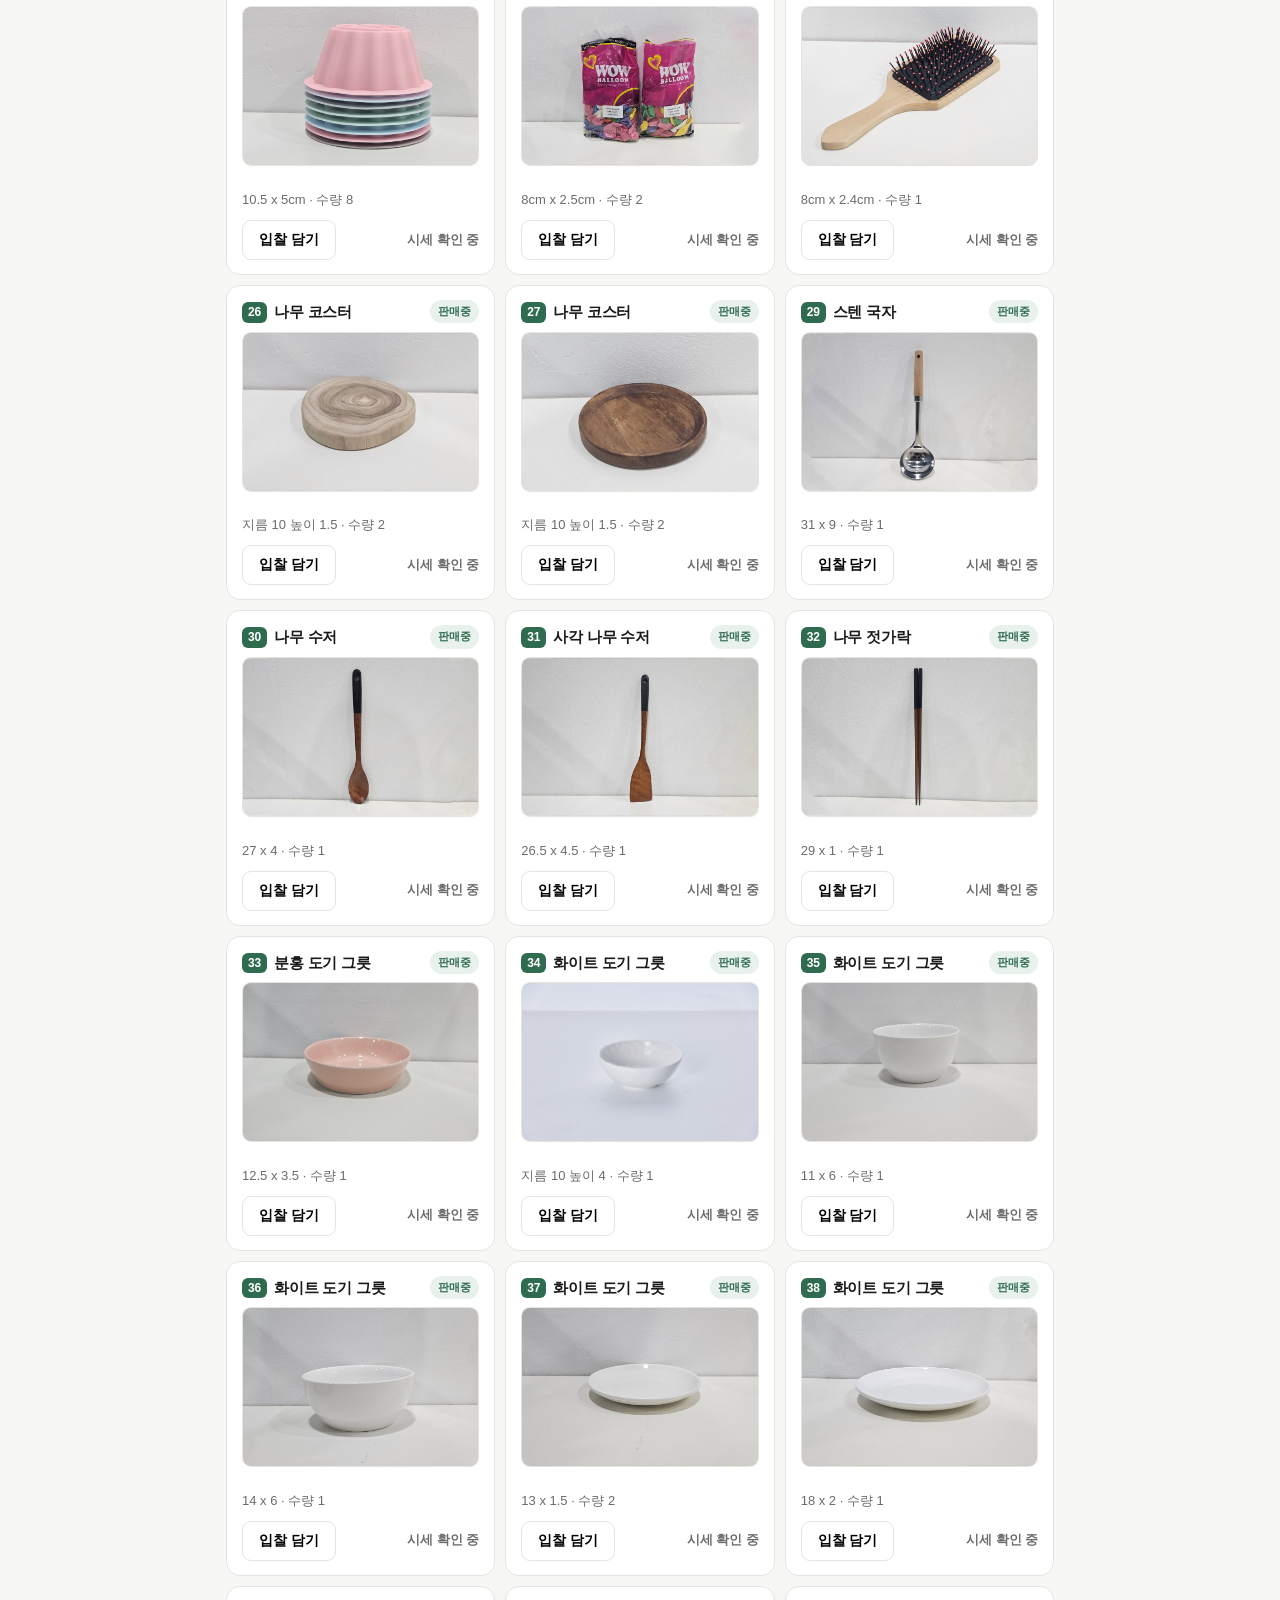
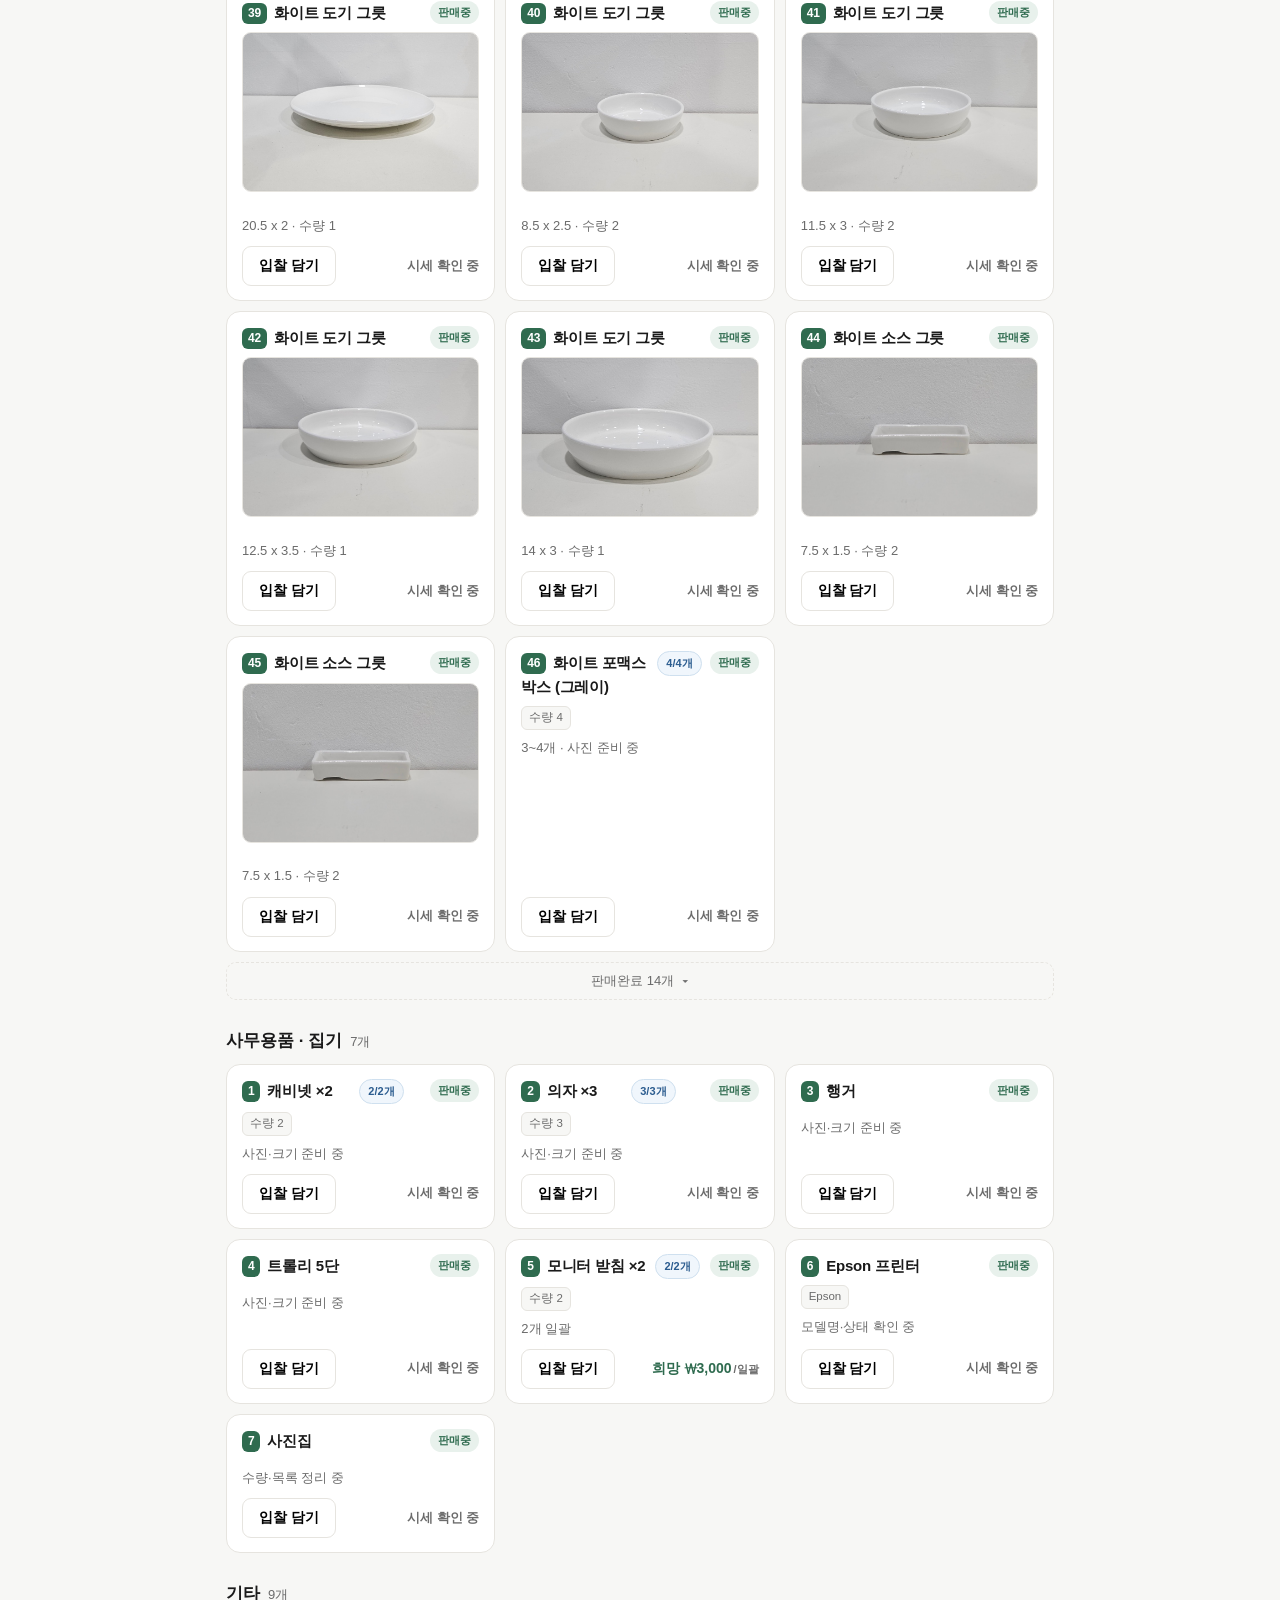
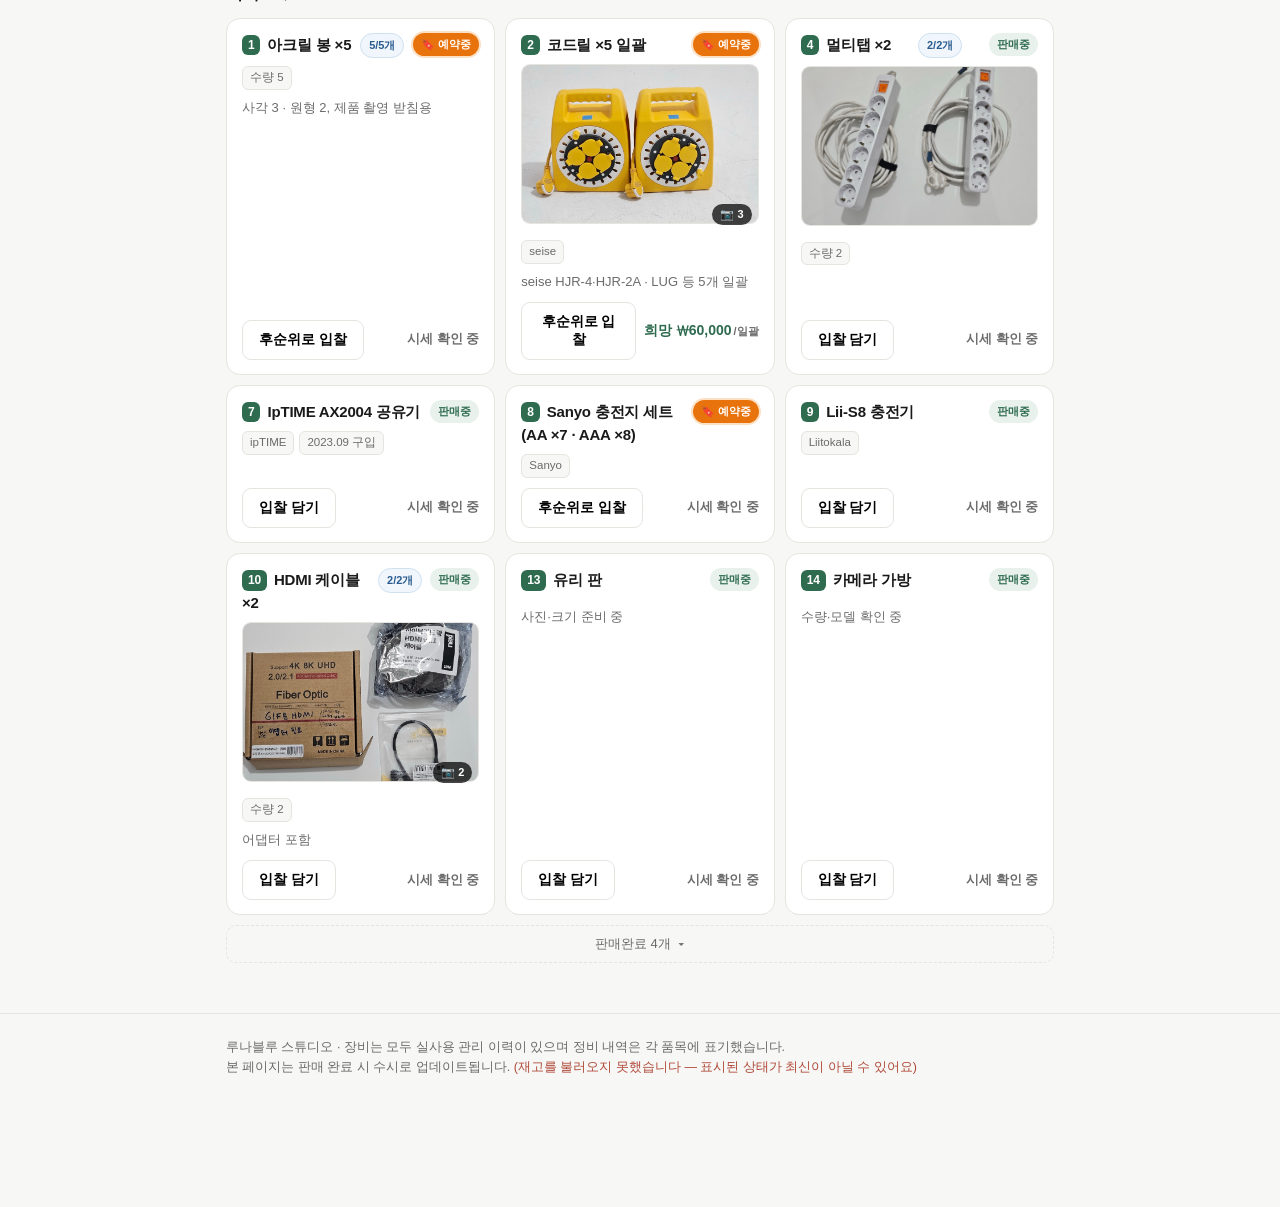
==== commit 2d75f4d4: "예약중 판정 조건 정정 — 실제로 일부 팔린 품목만 (KS-312B 오표시 수정) 앞선 수정이 '남은수량이 적혀 있으면 판매중 우선'이라 총 1개짜리에 "1개 남음"이 기록된 품목" ====
--- a/index.html
+++ b/index.html
@@ -6,7 +6,7 @@
 <title>스튜디오 루나블루 장비 판매 — 비공개 입찰</title>
 <meta property="og:title" content="스튜디오 루나블루 장비 판매">
 <meta property="og:description" content="스튜디오 전 장비를 정리합니다. (2026년 9월 초)">
-<link rel="stylesheet" href="assets/css/sale.css?v=3">
+<link rel="stylesheet" href="assets/css/sale.css?v=4">
 </head>
 <body>
 
@@ -588,7 +588,8 @@
         /* 부분 판매를 정리한 품목(남은수량이 시트에 적힌 것)은 관리자가 방금 맞춰둔
            상태이므로 예약 목록보다 우선한다. 예약 목록에는 이미 거래가 끝난 입찰도
            들어 있어(서버가 완료 여부를 모른다) 재고가 남은 품목이 계속 예약중으로 보였다. */
-        const settled = r != null && (skuSale.has(it.sku) || sale.has(it.name));
+        const settled = r != null && +r < (it.qty || 1) &&      // 실제로 일부가 팔린 경우만
+                        (skuSale.has(it.sku) || sale.has(it.name));
         const want = (skuSold.has(it.sku) || sold.has(it.name)) ? "sold"
                    : (!settled && (bidSku.has(it.sku) || bidSet.has(it.name))) ? "hold"
                    : (skuSale.has(it.sku) || sale.has(it.name)) ? "sale" : null;
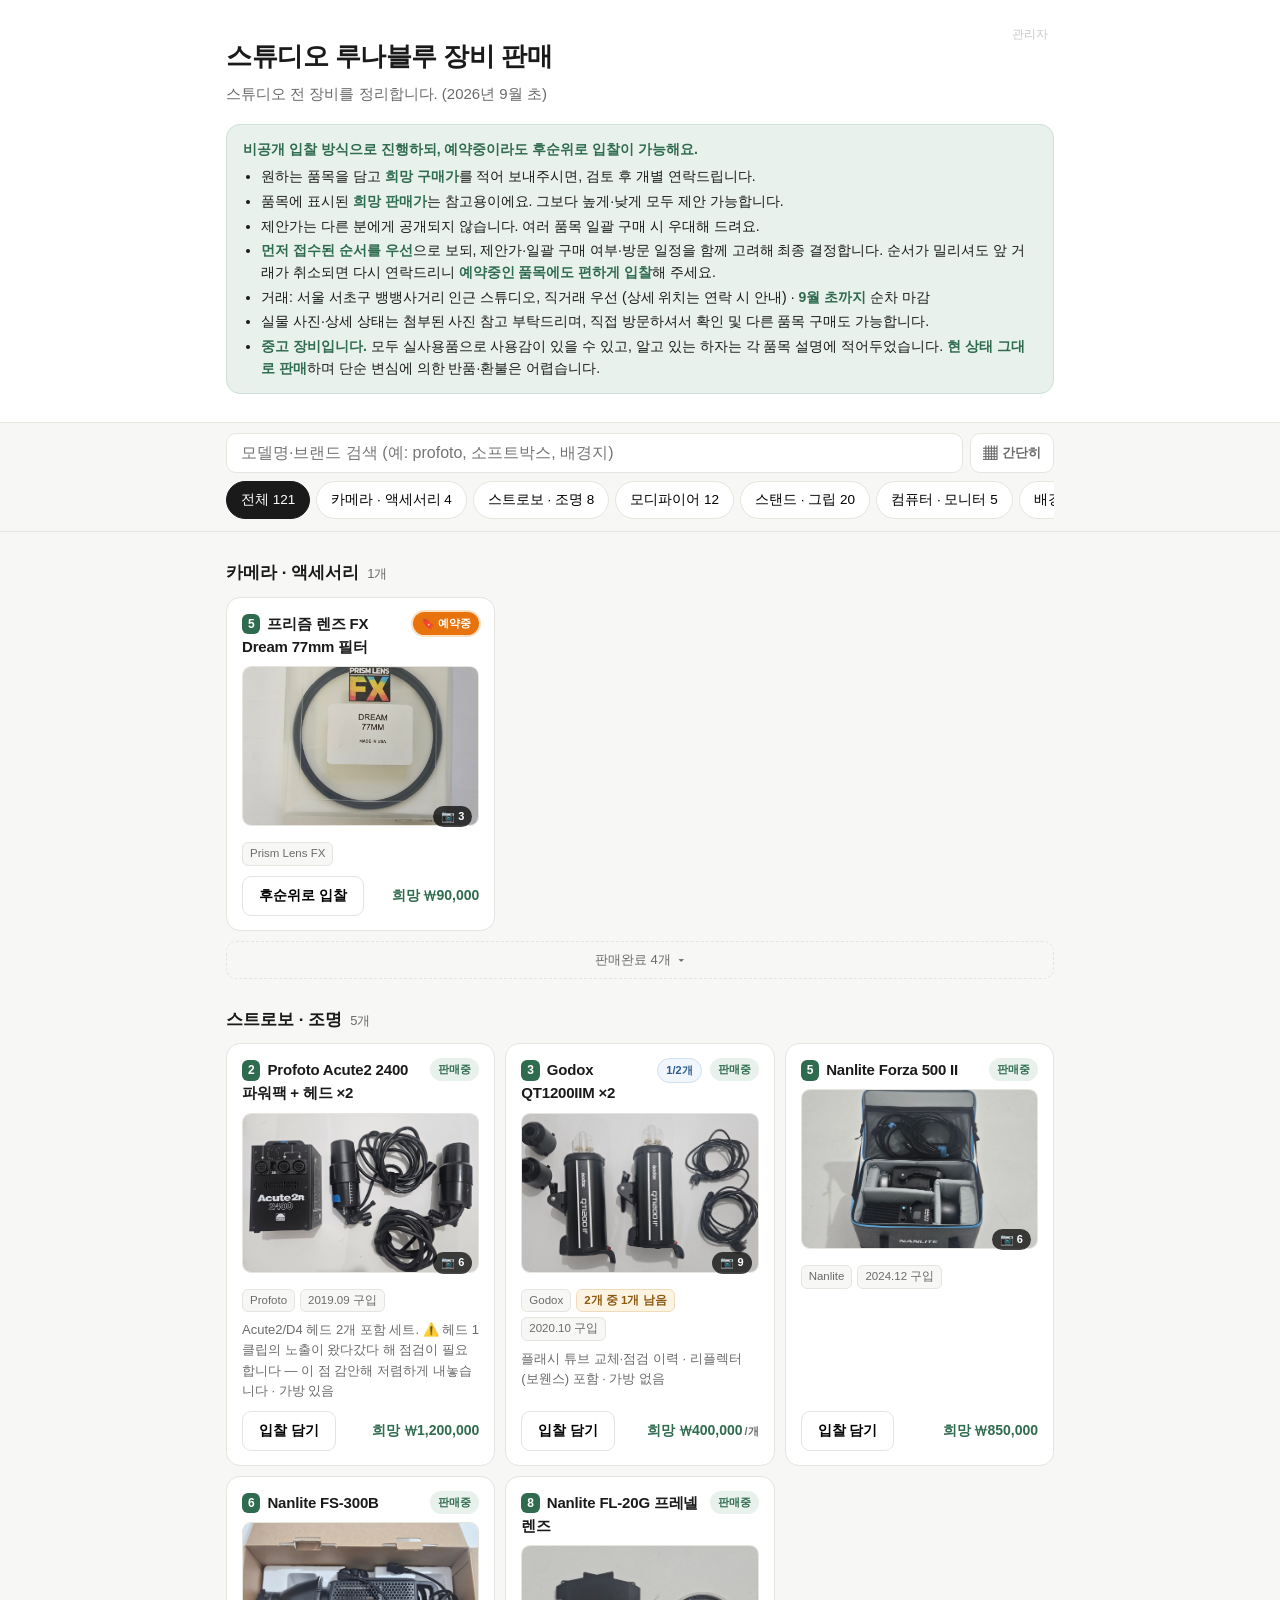
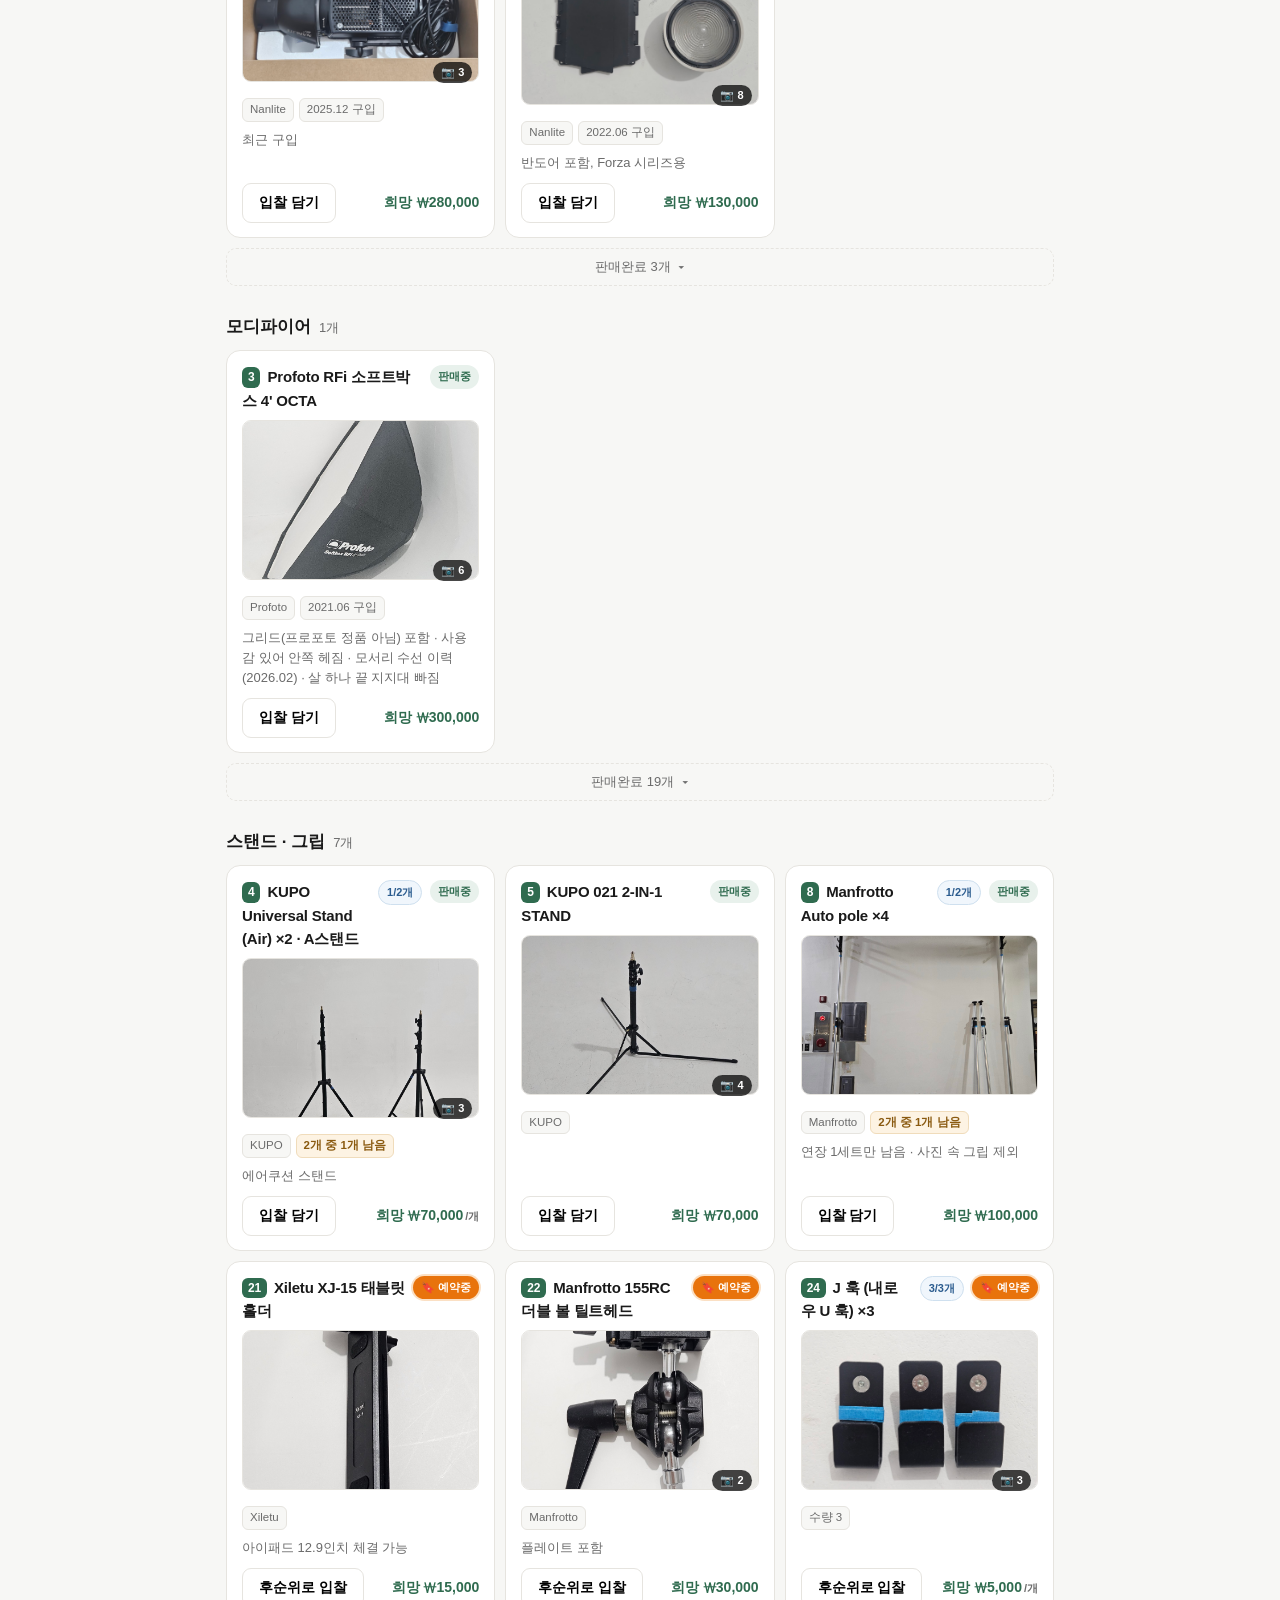
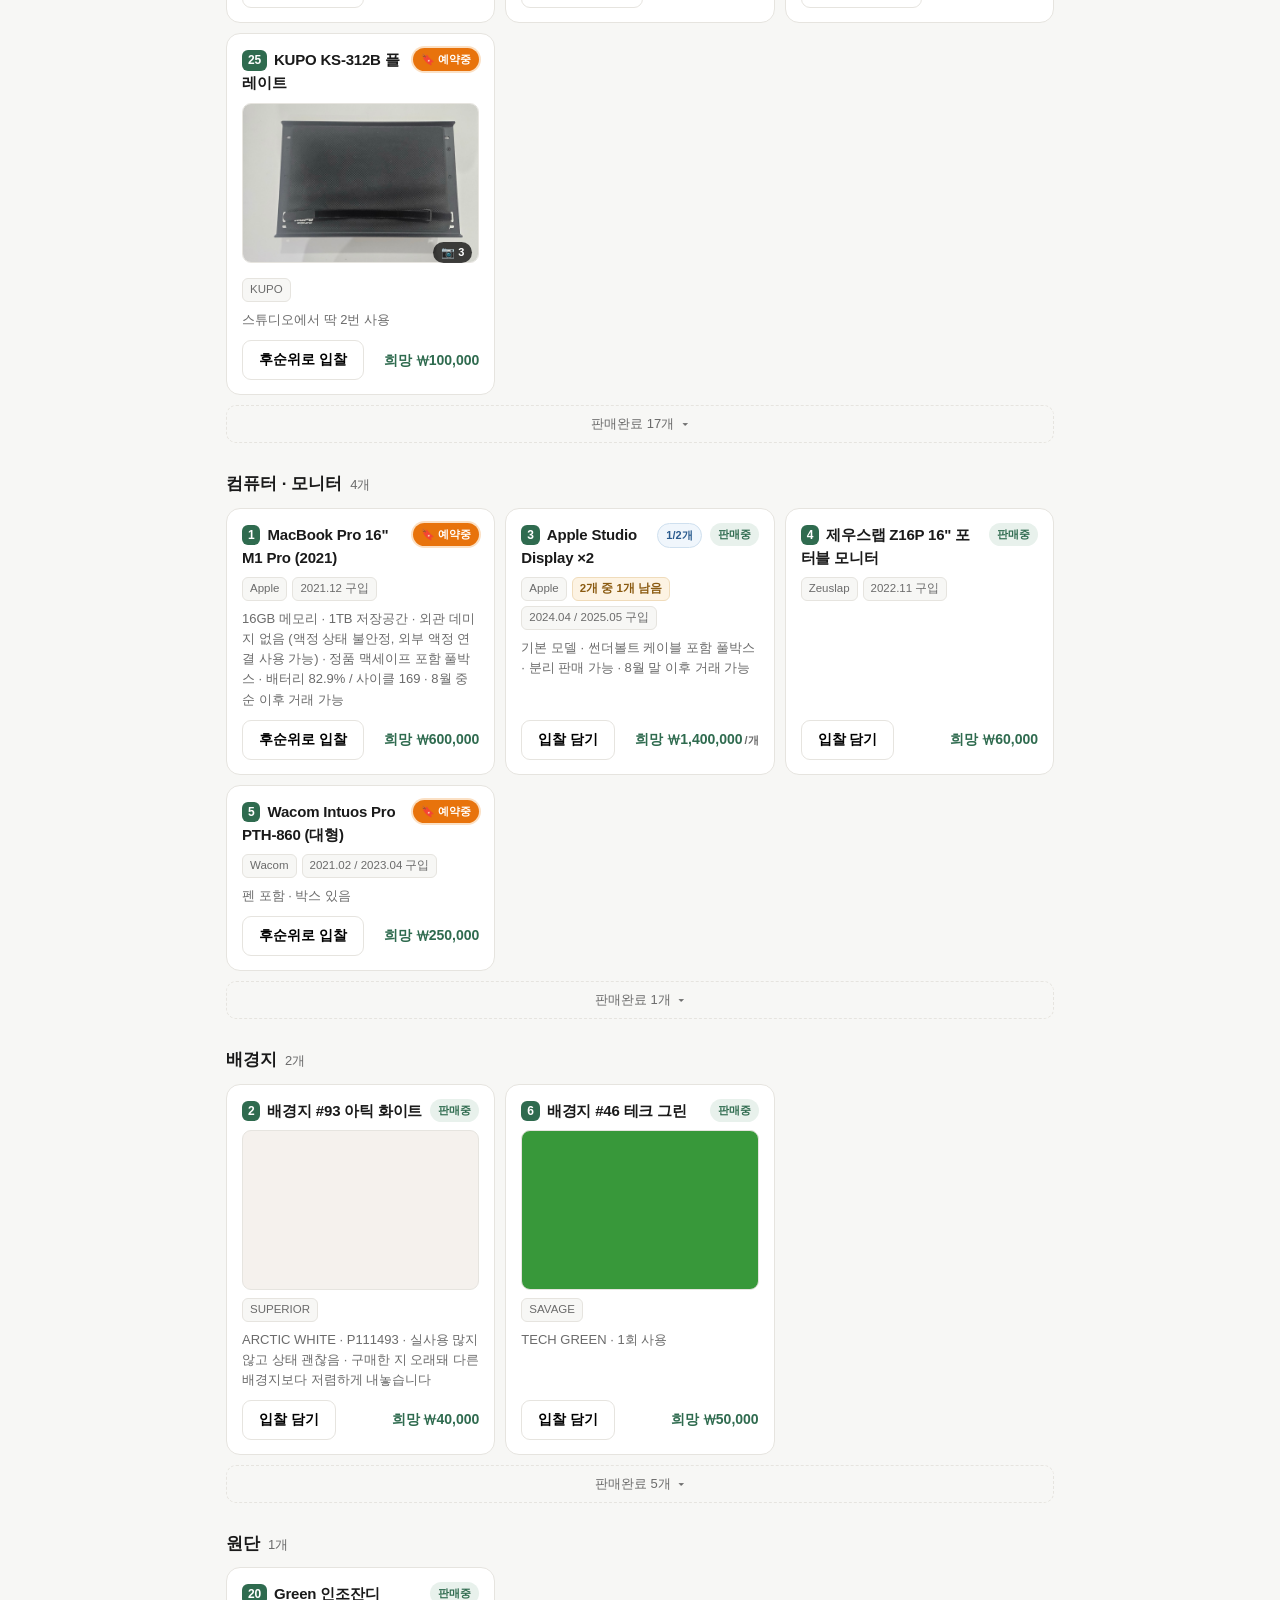
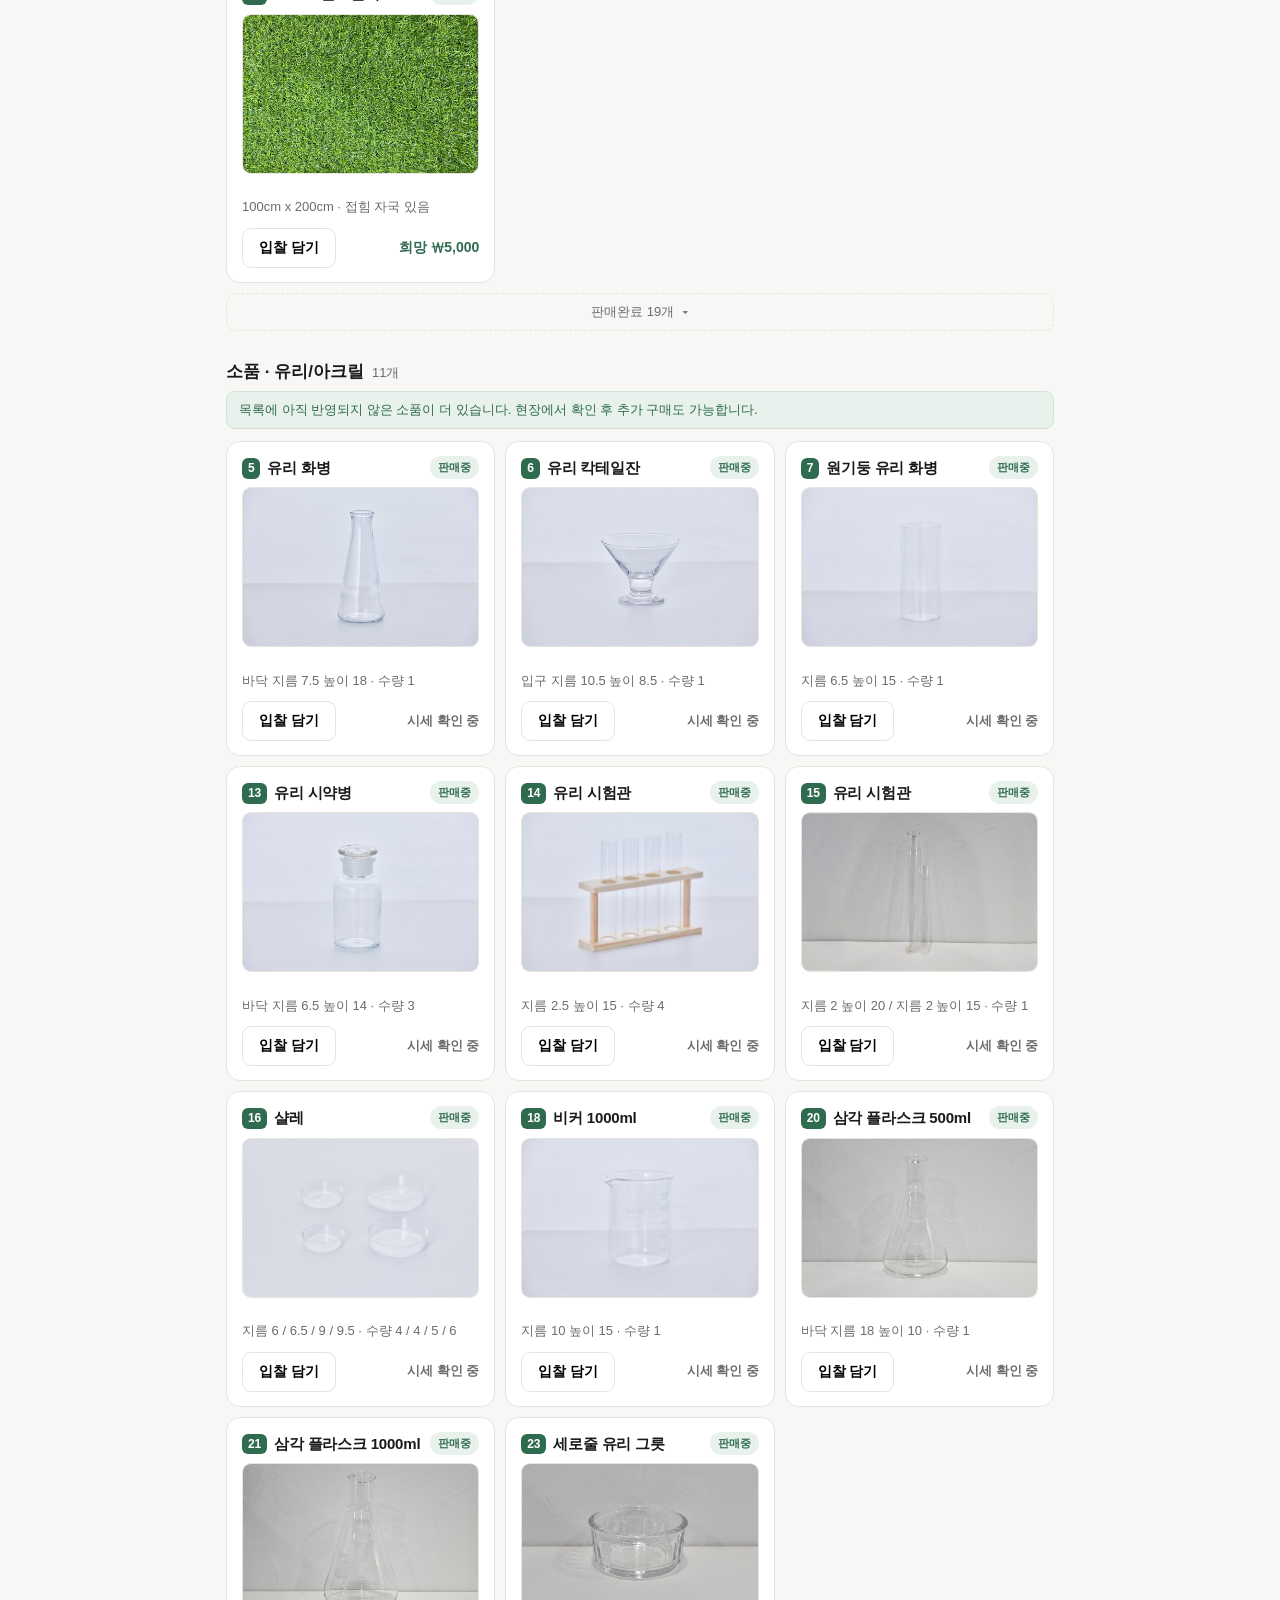
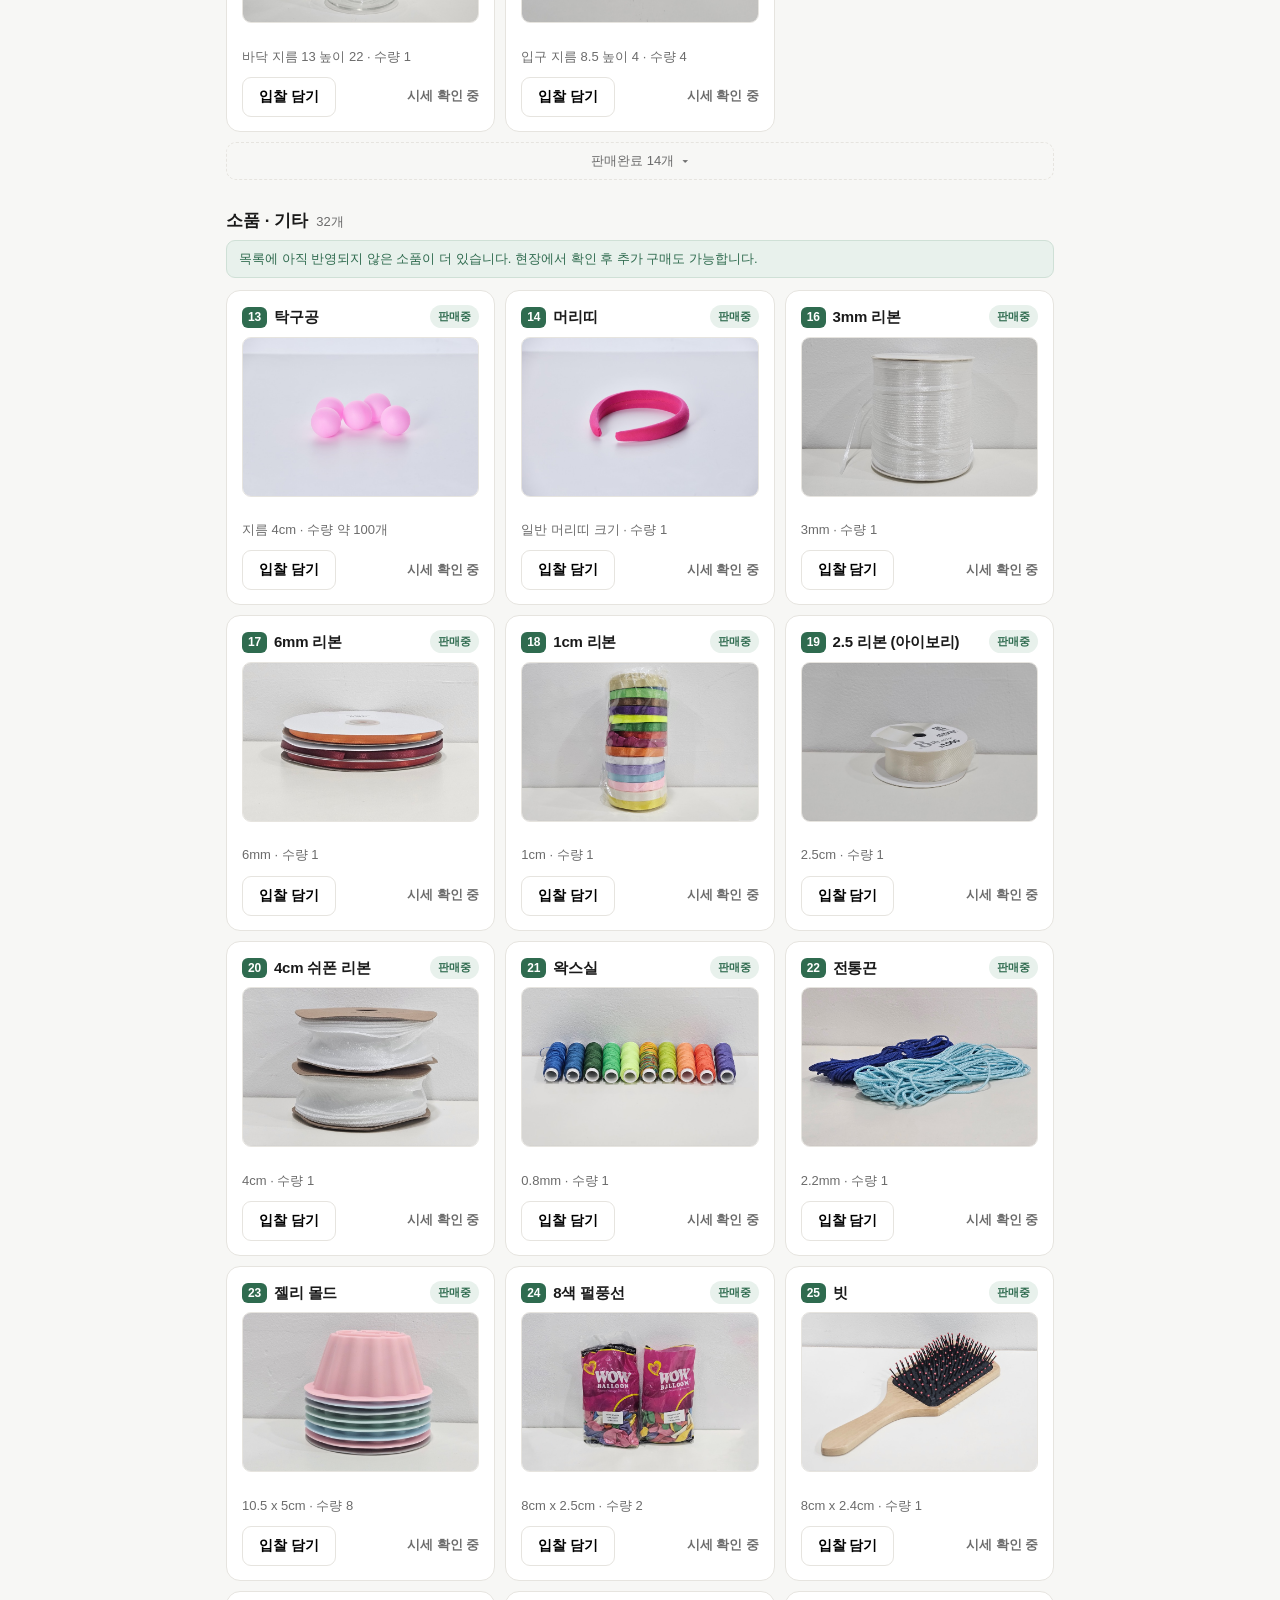
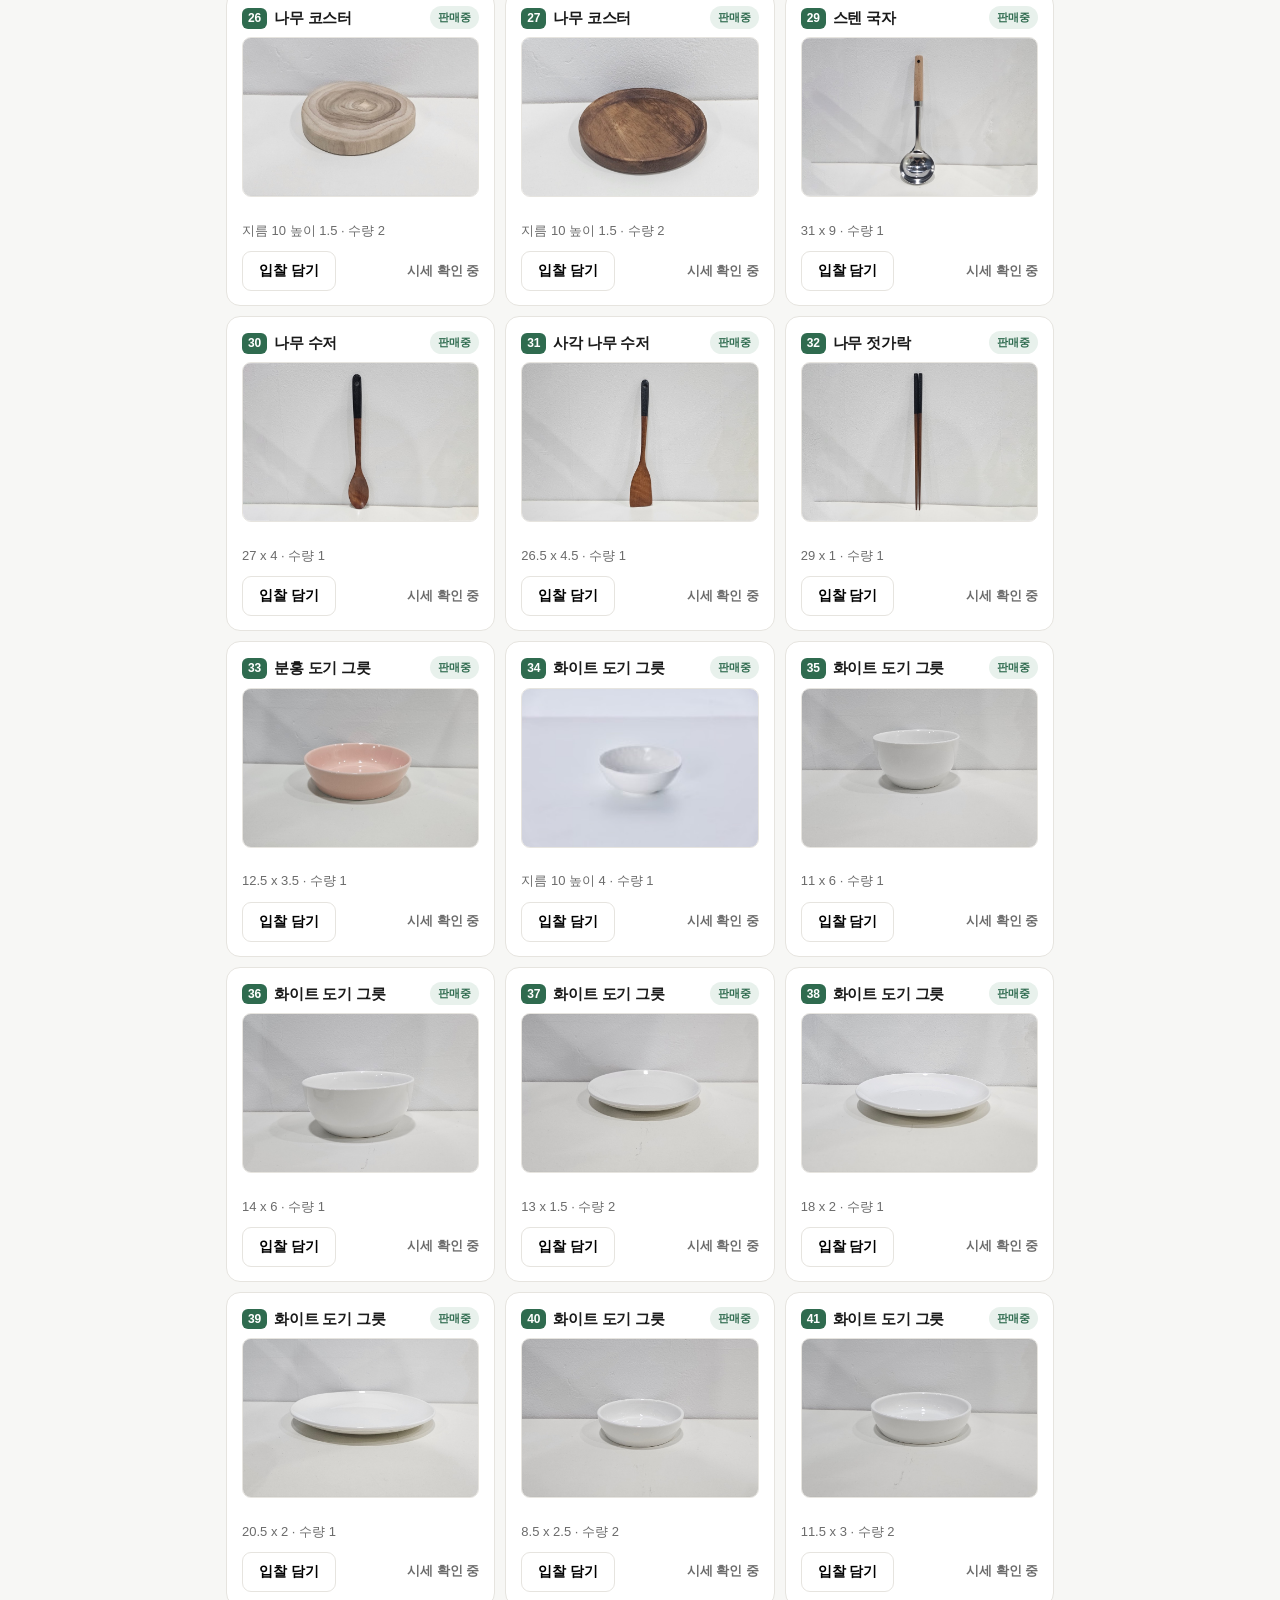
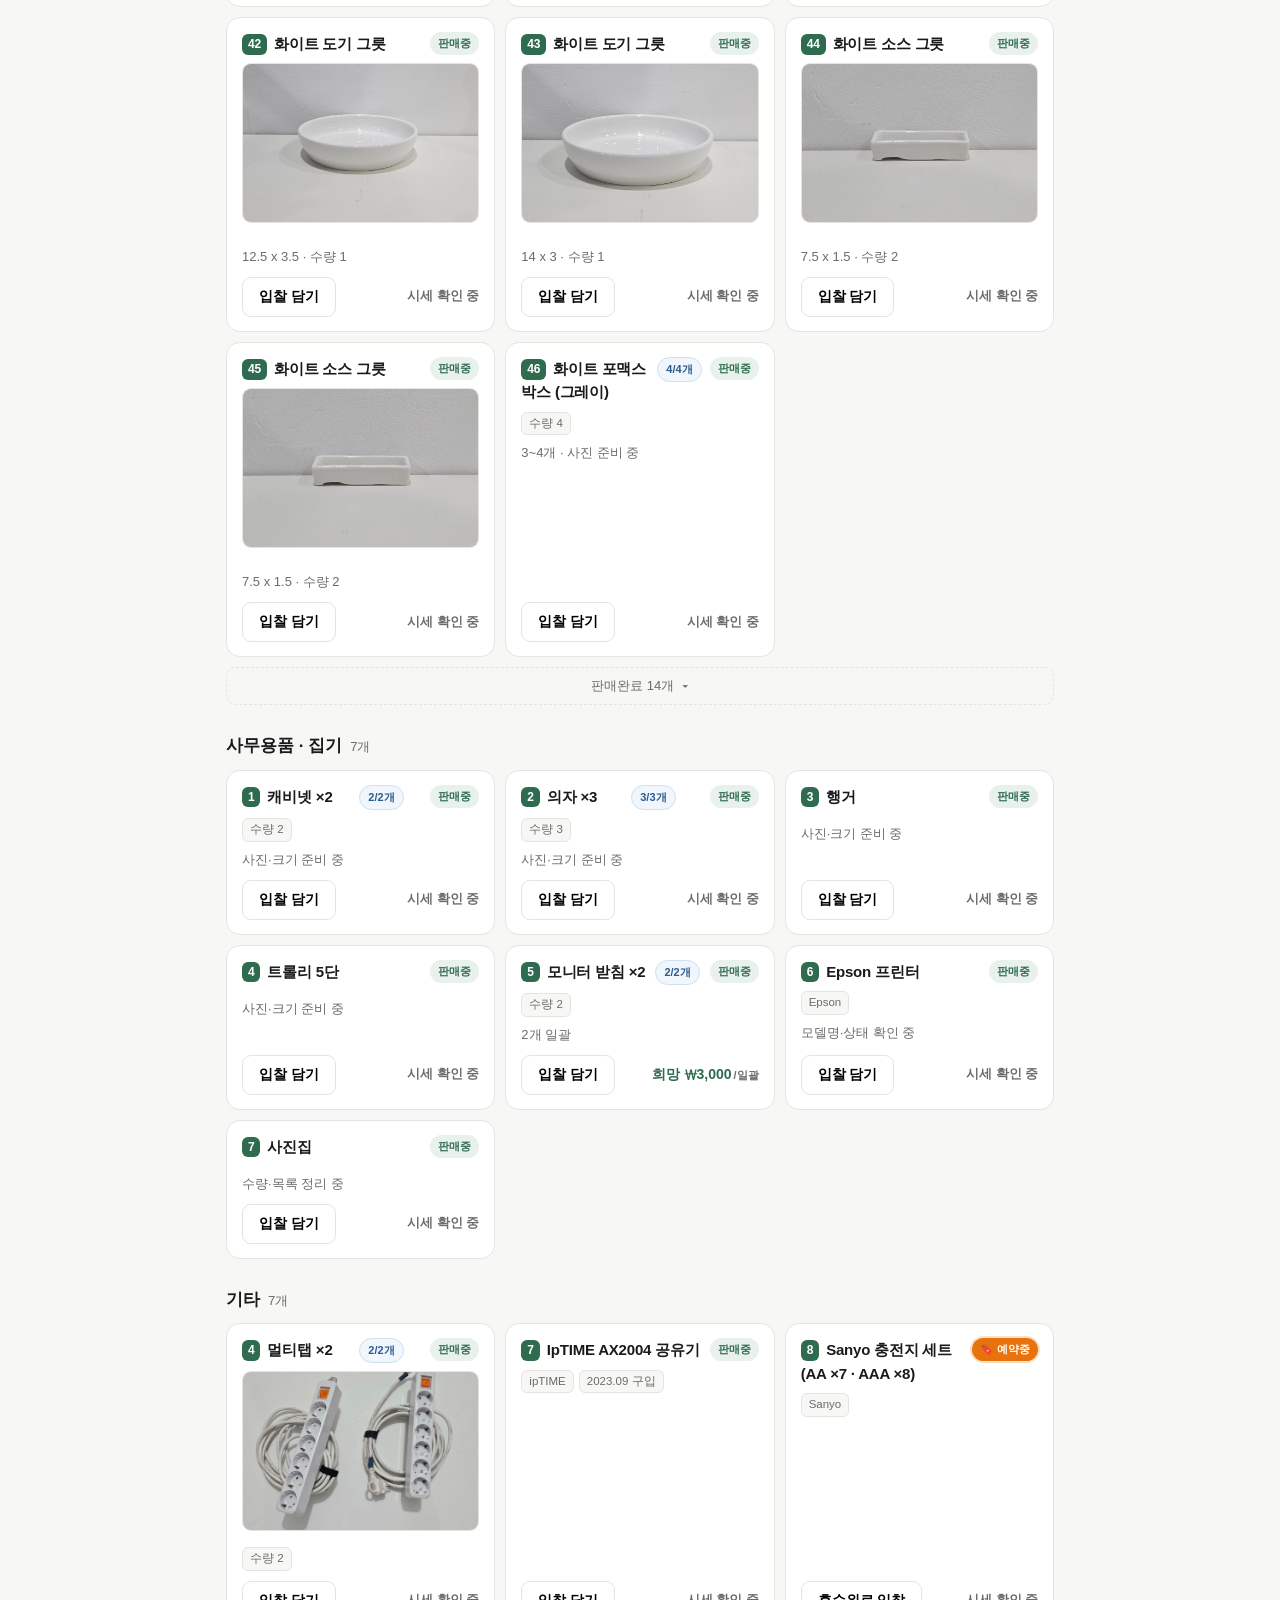
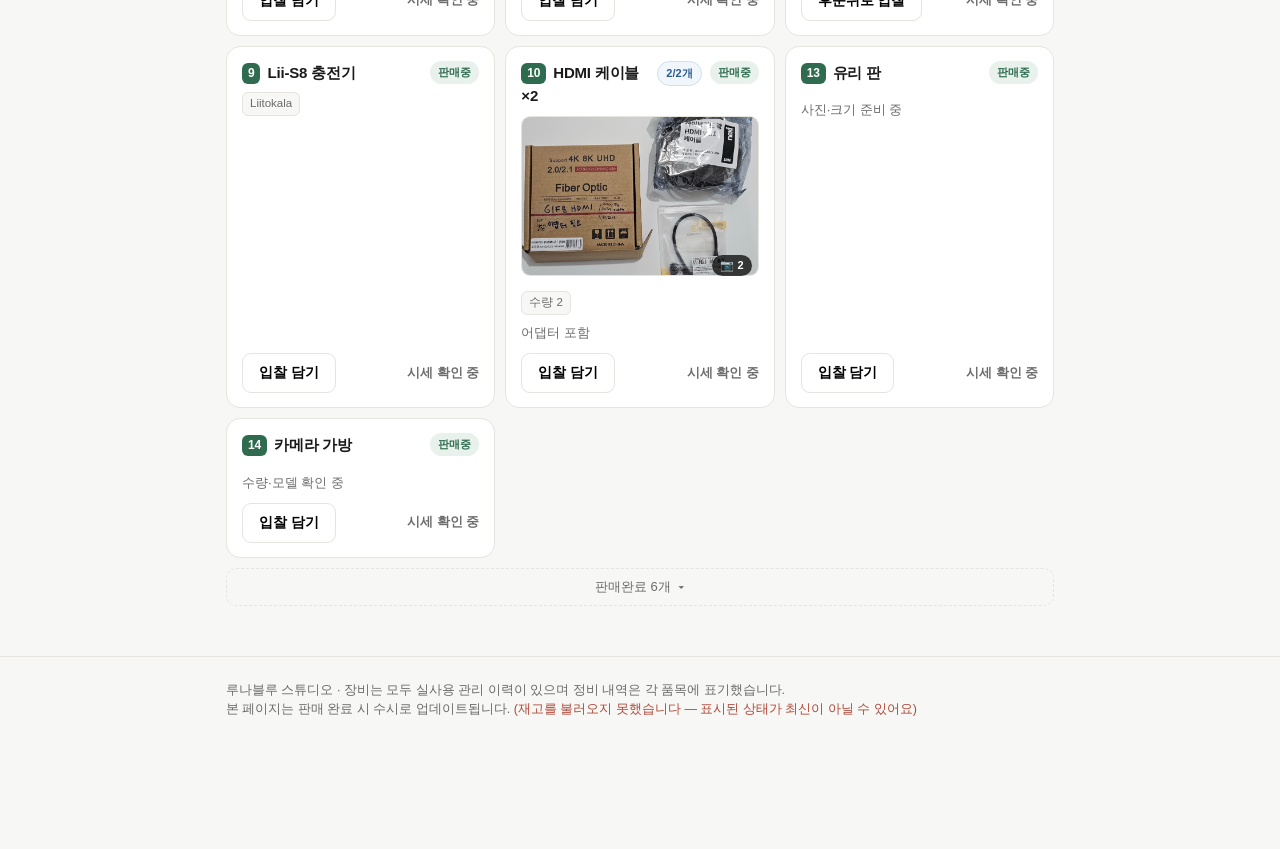
==== commit 5eb1be86: "클로드 코드리뷰 확정 버그 10건 중 8건 수정 (v=41) 남은수량 복원 산수를 restoredRemain() 하나로 통일: - 취소·단건 미처리 복귀·일괄 복귀·일괄 취소가 제" ====
--- a/index.html
+++ b/index.html
@@ -96,20 +96,20 @@
   </div>
 </div>
 
-<script src="data/items-head.js"></script>
-<script src="data/items/camera.js"></script>
-<script src="data/items/strobe.js"></script>
-<script src="data/items/mod.js"></script>
-<script src="data/items/grip.js"></script>
-<script src="data/items/pc.js"></script>
-<script src="data/items/bg.js"></script>
-<script src="data/items/fabric.js"></script>
-<script src="data/items/propA.js"></script>
-<script src="data/items/propB.js"></script>
-<script src="data/items/office.js"></script>
-<script src="data/items/etc.js"></script>
-<script src="data/items.js"></script>
-<script src="data/status-snapshot.js" onerror="void 0"></script>
+<script src="data/items-head.js?v=41"></script>
+<script src="data/items/camera.js?v=41"></script>
+<script src="data/items/strobe.js?v=41"></script>
+<script src="data/items/mod.js?v=41"></script>
+<script src="data/items/grip.js?v=41"></script>
+<script src="data/items/pc.js?v=41"></script>
+<script src="data/items/bg.js?v=41"></script>
+<script src="data/items/fabric.js?v=41"></script>
+<script src="data/items/propA.js?v=41"></script>
+<script src="data/items/propB.js?v=41"></script>
+<script src="data/items/office.js?v=41"></script>
+<script src="data/items/etc.js?v=41"></script>
+<script src="data/items.js?v=41"></script>
+<script src="data/status-snapshot.js?v=41" onerror="void 0"></script>
 <script>
 // ============================================================
 // 품목 데이터
@@ -341,6 +341,18 @@
       goneNow.map(it => "· " + it.name).join("\n"));
     goneNow.forEach(it => picked.delete(it.id));
     openSheet(); renderList(); updateBar();
+    return;
+  }
+  /* 시트를 열어둔 사이 남은 수량이 줄었으면 고른 수량이 초과일 수 있다 — 다시 고르게 한다 */
+  const overQty = rows.filter(r => {
+    const it = ITEMS[+r.dataset.id];
+    const q = +(r.querySelector(".bid-qty") || {}).value || 1;
+    return it && q > remainOf(it);
+  });
+  if (overQty.length) {
+    alert("아래 품목은 그새 남은 수량이 줄었어요. 수량을 다시 골라주세요.\n\n" +
+      overQty.map(r => { const it = ITEMS[+r.dataset.id]; return `· ${it.name} (남은 수량 ${remainOf(it)}개)`; }).join("\n"));
+    openSheet();
     return;
   }
   const bidsForSheet = rows.map(row => {
@@ -590,9 +602,12 @@
            들어 있어(서버가 완료 여부를 모른다) 재고가 남은 품목이 계속 예약중으로 보였다. */
         const settled = r != null && +r < (it.qty || 1) &&      // 실제로 일부가 팔린 경우만
                         (skuSale.has(it.sku) || sale.has(it.name));
-        const want = (skuSold.has(it.sku) || sold.has(it.name)) ? "sold"
-                   : (!settled && (bidSku.has(it.sku) || bidSet.has(it.name))) ? "hold"
-                   : (skuSale.has(it.sku) || sale.has(it.name)) ? "sale" : null;
+        let want = (skuSold.has(it.sku) || sold.has(it.name)) ? "sold"
+                 : (!settled && (bidSku.has(it.sku) || bidSet.has(it.name))) ? "hold"
+                 : (skuSale.has(it.sku) || sale.has(it.name)) ? "sale" : null;
+        /* 입찰 목록 조회만 실패한 순간(60초 주기) 예약중이 판매중으로 풀리지 않게 —
+           입찰 정보를 모르면 예약중 해제는 하지 않는다 */
+        if (!bidRes && want === "sale" && it.status === "hold") want = null;
         if (want && it.status !== want) { it.status = want; changed = true; }
         if (it.remain === 0 && it.status !== "sold") { it.status = "sold"; changed = true; }
       });
